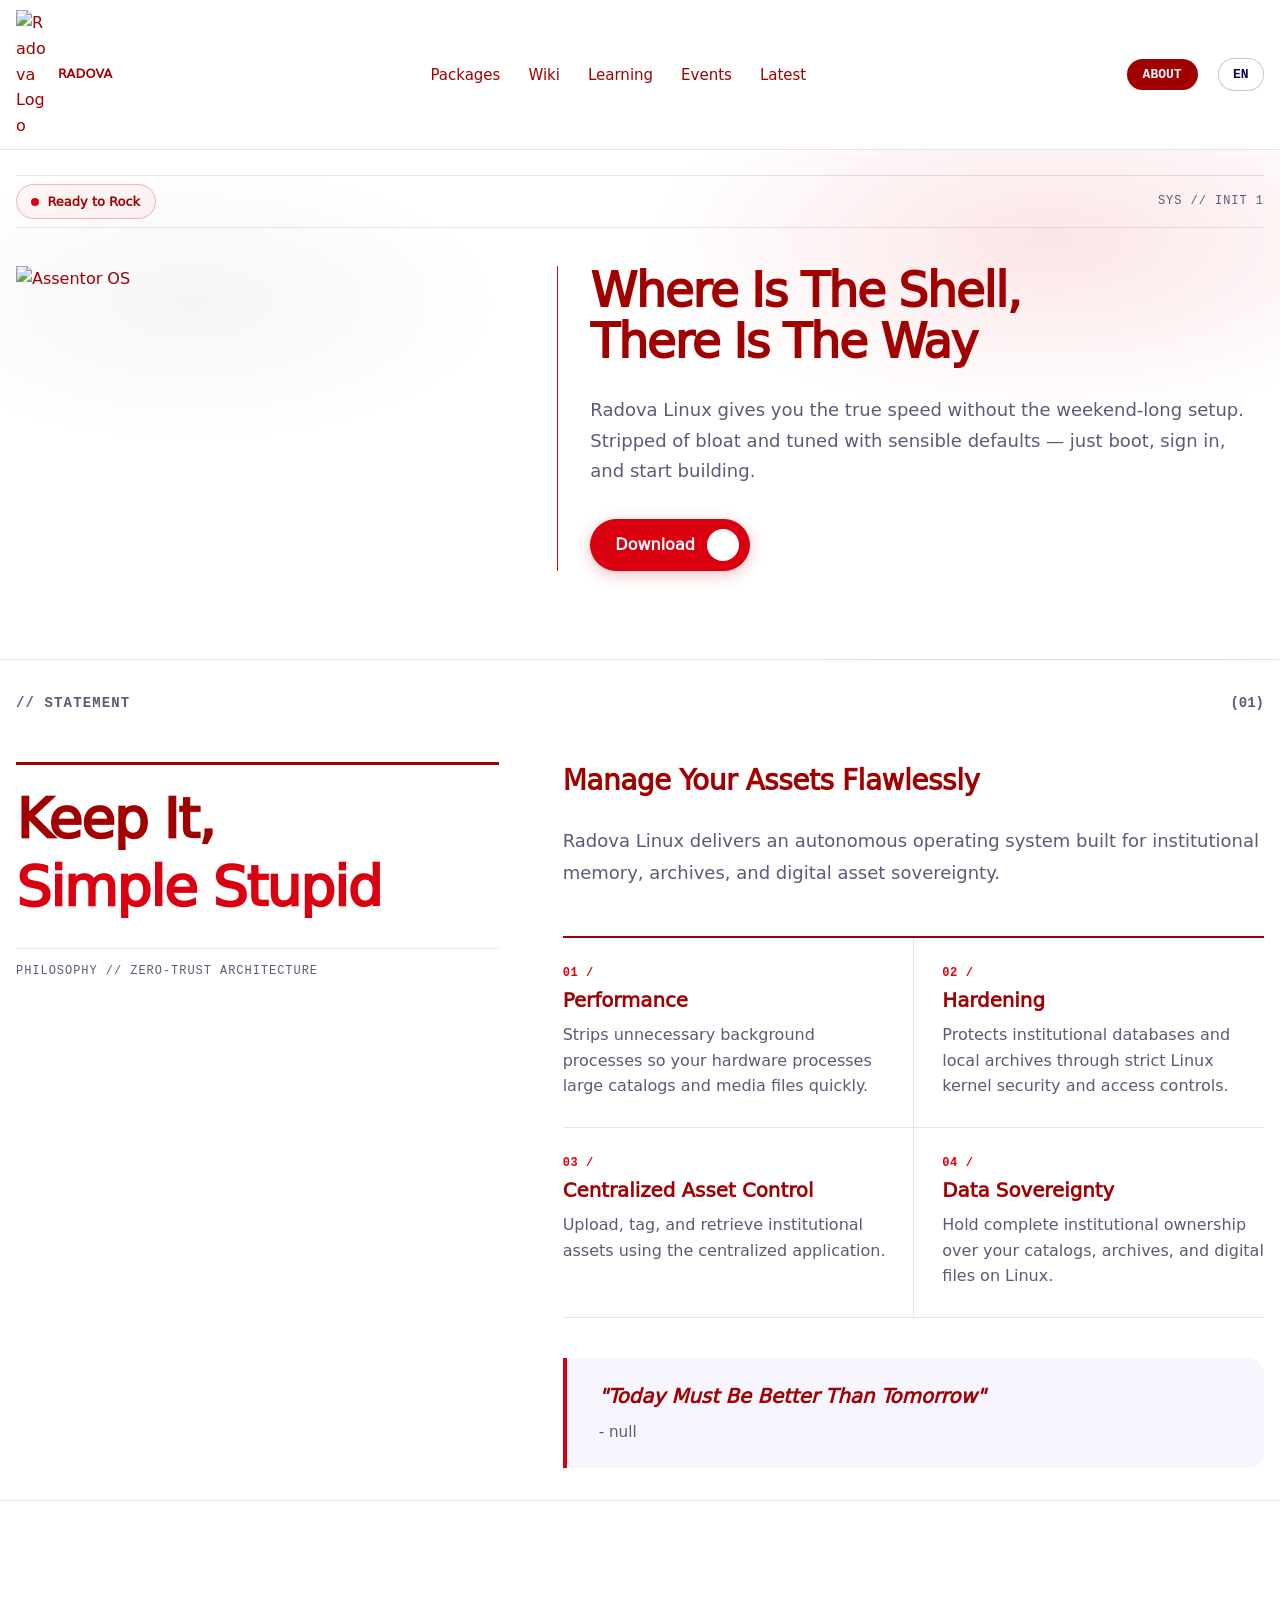
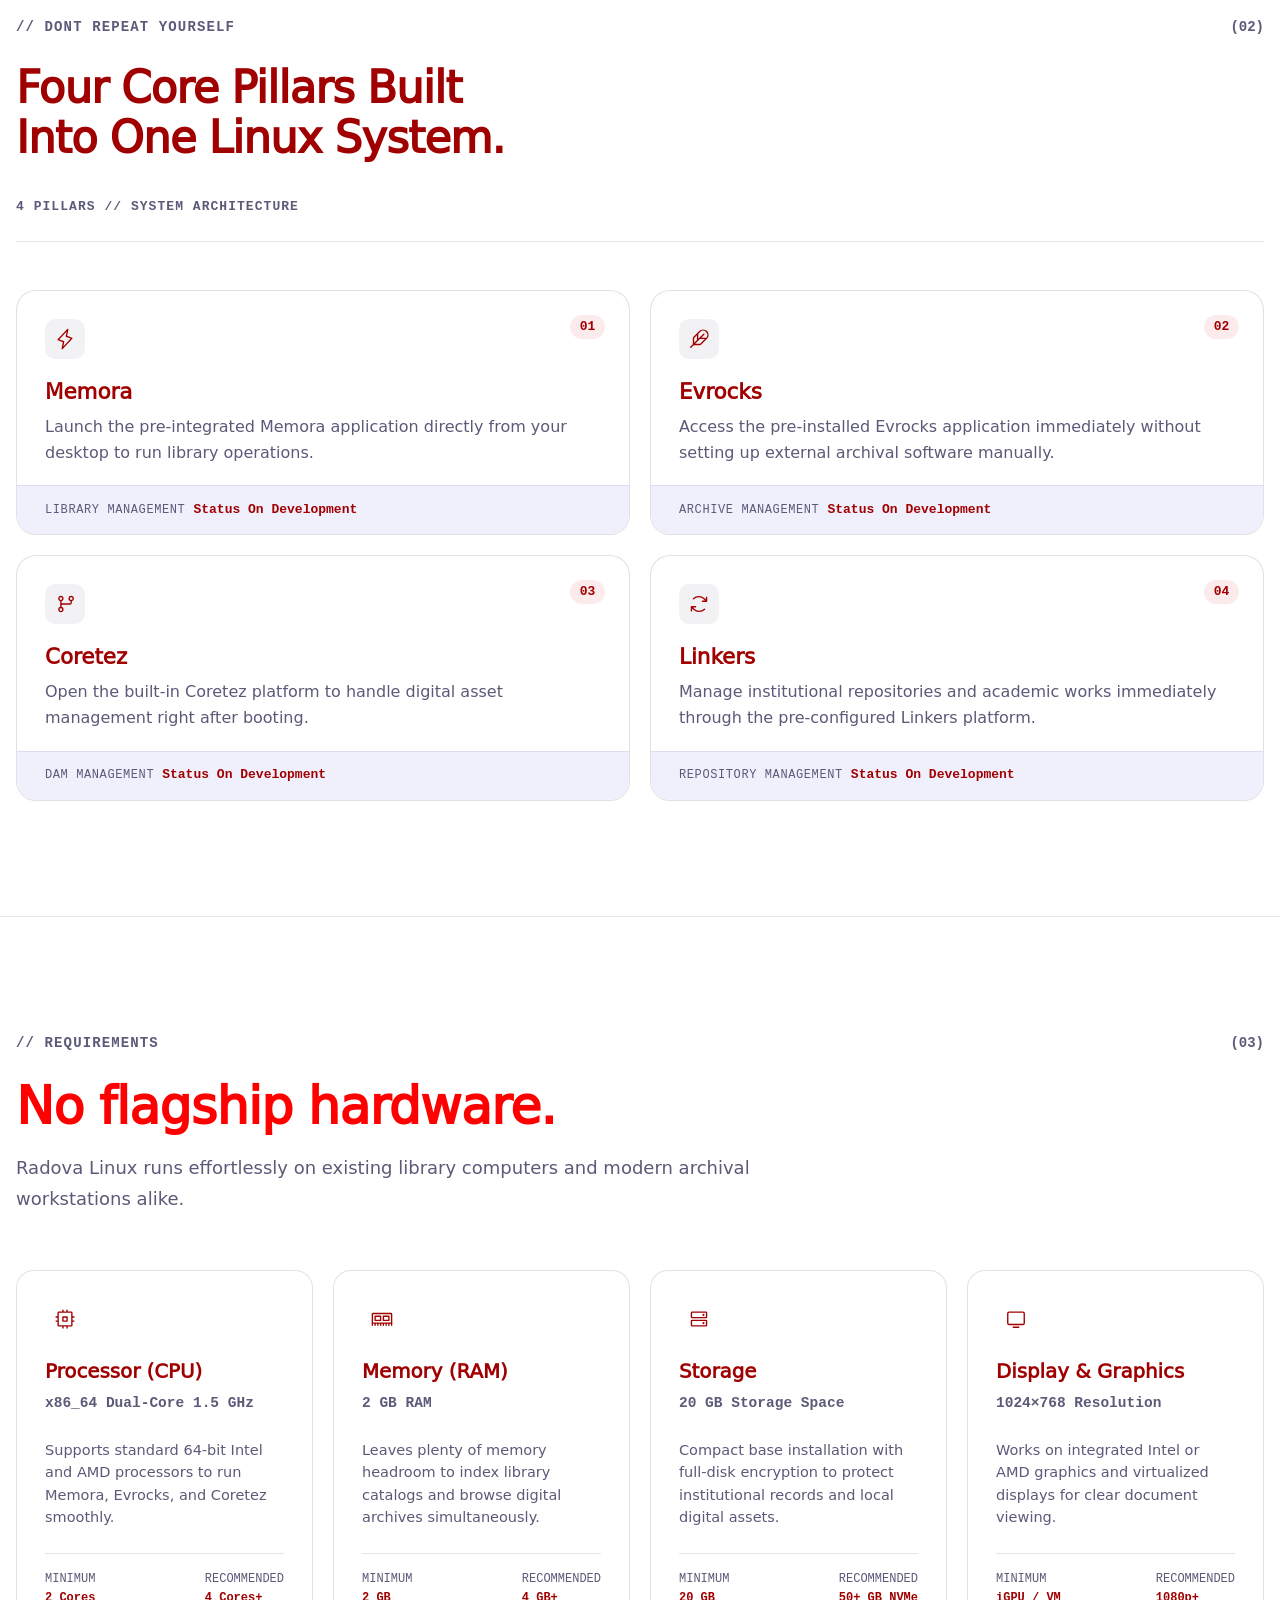
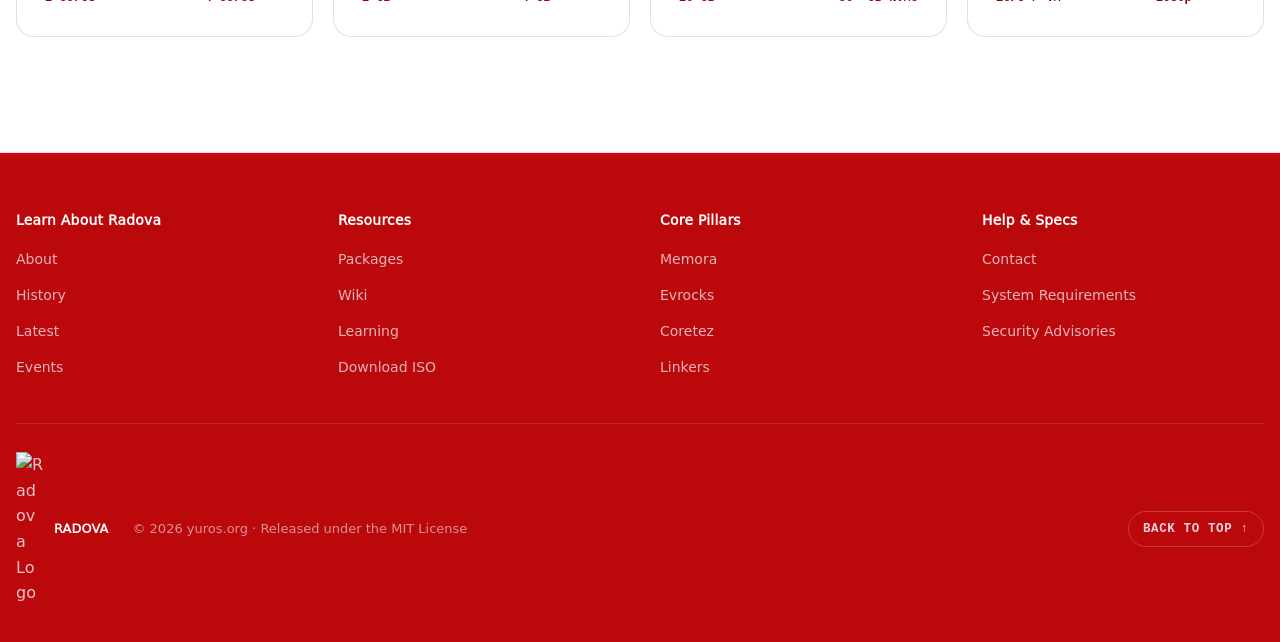
==== index.html @ 5d6f7f8e "update" ====
<!DOCTYPE html>
<html lang="en" data-theme="light">
<head>
  <meta charset="UTF-8">
  <meta name="viewport" content="width=device-width, initial-scale=1.0">
  <meta name="color-scheme" content="light">
  <title>Radova Linux — Centralized Information Management System.</title>
  <meta name="description" content="Radova Linux is a high-performance, hardened OS built for archives, libraries, museums, DAM, institutional repositories, education, healthcare, and classified data.">  <meta property="og:title" content="Radova Linux — Sovereign OS for Institutional Memory & Classified Data">
  <meta property="og:description" content="A high-performance, security-hardened Linux operating system engineered for archives, libraries, museums, DAM, institutional repositories, education, healthcare, and classified information.">
  <link rel="canonical" href="https://radova.org/">
  <link rel="preload" as="font" type="font/woff2" href="/assets/fonts/lato-latin-900.woff2" crossorigin>
  <link rel="preload" as="font" type="font/woff2" href="/assets/fonts/roboto-latin-wght.woff2" crossorigin>
  <link rel="icon" type="image/svg+xml" href="/assets/logo.png">
  <link rel="stylesheet" href="/assets/pico.min.css">
  <link rel="stylesheet" href="/assets/site.css?v=16">
  <script src="https://unpkg.com/@phosphor-icons/web" defer></script>
  <meta name="htmx-config" content='{"allowEval":false,"allowScriptTags":false,"selfRequestsOnly":true,"includeIndicatorStyles":false}'>
</head>
<body>

  <a class="skip-link" href="#main" data-i18n="skip">Skip to content</a>

<header class="site-header">
  <span class="brand-lockup">
    <img src="/assets/logo.png" alt="Radova Logo" width="32">
    <span class="brand-name">RADOVA</span>
  </span>

  <div id="primary-nav" class="header-menu">
    <nav aria-label="Primary navigation">
      <ul class="nav-list">
        <li><a target="_blank" href="https://packer.radova.org" data-i18n="nav.packages">Packages</a></li>
        <li><a target="_blank" href="https://wiki.radova.org" data-i18n="nav.wiki">Wiki</a></li>
        <li><a href="https://radova.org/learns" data-i18n="nav.learning">Learning</a></li>
        <li><a href="https://radova.org/events" data-i18n="nav.events">Events</a></li>
        <li><a href="https://radova.org/latest/" data-i18n="nav.latest">Latest</a></li>
      </ul>
    </nav>

    <nav class="navbar" aria-label="About menu">
      <ul class="nav-links">
        <li class="dropdown">
          <a id="about-menu-btn" href="#" class="btn-navy" aria-haspopup="true" aria-expanded="false" data-i18n="nav.about">About</a>
          <div class="menu-arrow" aria-hidden="true"></div>
          <div class="dropdown-content" role="menu">
            <a class="d-content-h" href="https://radova.org/about/" role="menuitem" data-i18n="nav.about">About</a>
            <a class="d-content-r" href="https://radova.org/about/history" role="menuitem" data-i18n="nav.history">History</a>
            <a class="d-content-c" href="https://radova.org/about/contact" role="menuitem" data-i18n="nav.contact">Contact</a>
            <button type="button" class="d-content-back" role="menuitem" data-i18n="nav.back">Back</button>
          </div>
        </li>
      </ul>
    </nav>
  </div>

  <button type="button" id="lang-toggle" class="btn-lang" aria-label="Switch language to Indonesian">EN</button>

  <button
    type="button"
    class="nav-toggle"
    aria-label="Buka menu navigasi"
    aria-controls="primary-nav"
    aria-expanded="false"
  >
    <span></span>
    <span></span>
    <span></span>
  </button>
</header>
  <main id="main" tabindex="-1">

    <section id="hero" class="hero" aria-labelledby="hero-title">
      <div class="hero-spec-strip" data-sys="SYS // INIT 1 ">
        <p class="hero-chip" data-i18n="hero.chip">Ready to Rock</p>
      </div>

      

      <div class="hero-split">
        <div class="hero-split-left">
          <figure>
            <img src="assets/sketsa-rumah(no_background).png" alt="Assentor OS">
          </figure>
        </div>

        <div class="hero-split-right">
          <h1 id="hero-title" data-i18n-prefix="hero.title1">Where is the shell, <br><span data-i18n="hero.title2">there is the way</span></h1>
          <p class="lead hero-lead" data-i18n="hero.lead">Radova Linux gives you the true speed without the weekend-long setup. Stripped of bloat and tuned with sensible defaults — just boot, sign in, and start building.</p>

          <p class="hero-actions">
            <a href="https://sourceforge.net/projects/memora/files/radova-linux-2026.11.06-x86_64.iso/download" class="btn btn-lg btn-primary btn-arrow" data-i18n="hero.download">Download</a>
          </p>
        </div>
      </div>
    </section>

    <section id="manifesto" data-label="statement" aria-labelledby="manifesto-title">
      <div class="manifesto-grid">
        <div class="manifesto-col-left">
          <h2 id="manifesto-title" class="manifesto-title" data-i18n-prefix="manifesto.title1">Keep it, <br><span data-i18n="manifesto.title2">simple stupid</span></h2>
        </div>

        <div class="manifesto-col-right">
          <p class="manifesto-lead" data-i18n="manifesto.lead">Manage your assets flawlessly</p>
          <p class="manifesto-deep" data-i18n="manifesto.deep">Radova Linux delivers an autonomous operating system built for institutional memory, archives, and digital asset sovereignty.</p>

          <div class="swiss-ledger">
            <article class="ledger-item" data-index="01 /">
              <h3 data-i18n="manifesto.p1.title">Performance</h3>
              <p data-i18n="manifesto.p1.desc">Strips unnecessary background processes so your hardware processes large catalogs and media files quickly.</p>
            </article>
            <article class="ledger-item" data-index="02 /">
              <h3 data-i18n="manifesto.p2.title">Hardening</h3>
              <p data-i18n="manifesto.p2.desc">Protects institutional databases and local archives through strict Linux kernel security and access controls.</p>
            </article>
            <article class="ledger-item" data-index="03 /">
              <h3 data-i18n="manifesto.p3.title">Centralized Asset Control</h3>
              <p data-i18n="manifesto.p3.desc">Upload, tag, and retrieve institutional assets using the centralized application.</p>
            </article>
            <article class="ledger-item" data-index="04 /">
              <h3 data-i18n="manifesto.p4.title">Data Sovereignty</h3>
              <p data-i18n="manifesto.p4.desc">Hold complete institutional ownership over your catalogs, archives, and digital files on Linux.</p>
            </article>
          </div>

          <blockquote class="manifesto-quote">
            <p data-i18n="manifesto.quote">"Today must be better than tomorrow"</p>
            <cite> - null</cite>
          </blockquote>
        </div>
      </div>
    </section>

    <section id="fitur" data-label="DONT REPEAT YOURSELF" aria-labelledby="fitur-title">
      <div class="fitur-head">
        <h2 id="fitur-title" data-i18n-prefix="fitur.title1">Four core Pillars built <span data-i18n="fitur.title2">into one Linux system.</span></h2>
        <p class="fitur-head-meta" data-i18n="fitur.meta">4 PILLARS // SYSTEM ARCHITECTURE</p>
      </div>

      <div class="fitur-matrix">
        <!-- KARTU B: 4 Kolom Baris 1 Kanan -->
        <article class="fitur-card spec-card-interlock card-b" data-index="02">
          <div class="card-zone-body">
            <span class="card-index-pill" aria-hidden="true">01</span>
            <span class="card-icon-wrap"><span class="icon-phosphor icon-lightning" aria-hidden="true"></span></span>
            <h3> Memora </h3>
            <p data-i18n="fitur.memora.desc">Launch the pre-integrated Memora application directly from your desktop to run library operations.</p>
          </div>
          <div class="card-dock">
            <dl class="mini-ui">
              <div class="mini-row"><dt data-i18n="fitur.memora.dt">LIBRARY MANAGEMENT</dt><dd data-i18n="fitur.dev">Status On Development</dd></div>
            </dl>
          </div>
        </article>

        <!-- KARTU C: 3 Kolom Baris 1 Kanan -->
        <article class="fitur-card spec-card-interlock card-c" data-index="03">
          <div class="card-zone-body">
            <span class="card-index-pill" aria-hidden="true">02</span>
            <span class="card-icon-wrap"><span class="icon-phosphor icon-feather" aria-hidden="true"></span></span>
            <h3> Evrocks </h3>
            <p data-i18n="fitur.evrocks.desc">Access the pre-installed Evrocks application immediately without setting up external archival software manually.</p>
          </div>
          <div class="card-dock">
            <dl class="mini-ui">
              <div class="mini-row"><dt data-i18n="fitur.evrocks.dt">ARCHIVE MANAGEMENT</dt><dd data-i18n="fitur.dev">Status On Development</dd></div>
            </dl>
          </div>
        </article>

        <!-- KARTU D: 3 Kolom Baris 2 Kanan -->
        <article class="fitur-card spec-card-interlock card-d" data-index="04">
          <div class="card-zone-body">
            <span class="card-index-pill" aria-hidden="true">03</span>
            <span class="card-icon-wrap"><span class="icon-phosphor icon-git-branch" aria-hidden="true"></span></span>
            <h3> Coretez </h3>
            <p data-i18n="fitur.coretez.desc">Open the built-in Coretez platform to handle digital asset management right after booting.</p>
          </div>
          <div class="card-dock">
            <dl class="mini-ui">
              <div class="mini-row"><dt data-i18n="fitur.coretez.dt">DAM MANAGEMENT</dt><dd data-i18n="fitur.dev">Status On Development</dd></div>
            </dl>
          </div>
        </article>

        <!-- KARTU E: 4 Kolom Baris 2 Kanan -->
        <article class="fitur-card spec-card-interlock card-e" data-index="05">
          <div class="card-zone-body">
            <span class="card-index-pill" aria-hidden="true">04</span>
            <span class="card-icon-wrap"><span class="icon-phosphor icon-arrows-clockwise" aria-hidden="true"></span></span>
            <h3> Linkers </h3>
            <p data-i18n="fitur.linkers.desc">Manage institutional repositories and academic works immediately through the pre-configured Linkers platform.</p>
          </div>
          <div class="card-dock">
            <dl class="mini-ui">
              <div class="mini-row"><dt data-i18n="fitur.linkers.dt">REPOSITORY MANAGEMENT</dt><dd data-i18n="fitur.dev">Status On Development</dd></div>
            </dl>
          </div>
        </article>
      </div>
    </section>

    <section id="spesifikasi" data-label="Requirements" aria-labelledby="spesifikasi-title">
      <h2 id="spesifikasi-title" class="section-center" data-i18n="specs.title">No flagship hardware.</h2>
      <p class="lead section-lead" data-i18n="specs.lead">Radova Linux runs effortlessly on existing library computers and modern archival workstations alike.</p>

      <div class="specs-grid">
        <article class="spec-card" data-icon="cpu">
          <h3 data-i18n="specs.cpu.title">Processor (CPU)</h3>
          <p class="spec-val"><strong data-i18n="specs.cpu.val">x86_64 Dual-Core 1.5 GHz</strong></p>
          <p data-i18n="specs.cpu.desc">Supports standard 64-bit Intel and AMD processors to run Memora, Evrocks, and Coretez smoothly.</p>
          <dl class="mini-ui">
            <div class="mini-row"><dt data-i18n="specs.min">Minimum</dt><dd data-i18n="specs.cpu.min">2 Cores</dd></div>
            <div class="mini-row"><dt data-i18n="specs.rec">Recommended</dt><dd data-i18n="specs.cpu.rec">4 Cores+</dd></div>
          </dl>
        </article>

        <article class="spec-card" data-icon="memory">
          <h3 data-i18n="specs.ram.title">Memory (RAM)</h3>
          <p class="spec-val"><strong data-i18n="specs.ram.val">2 GB RAM</strong></p>
          <p data-i18n="specs.ram.desc">Leaves plenty of memory headroom to index library catalogs and browse digital archives simultaneously.</p>
          <dl class="mini-ui">
            <div class="mini-row"><dt data-i18n="specs.min">Minimum</dt><dd>2 GB</dd></div>
            <div class="mini-row"><dt data-i18n="specs.rec">Recommended</dt><dd>4 GB+</dd></div>
          </dl>
        </article>

        <article class="spec-card" data-icon="hard-drives">
          <h3 data-i18n="specs.disk.title">Storage</h3>
          <p class="spec-val"><strong data-i18n="specs.disk.val">20 GB Storage Space</strong></p>
          <p data-i18n="specs.disk.desc">Compact base installation with full-disk encryption to protect institutional records and local digital assets.</p>
          <dl class="mini-ui">
            <div class="mini-row"><dt data-i18n="specs.min">Minimum</dt><dd>20 GB</dd></div>
            <div class="mini-row"><dt data-i18n="specs.rec">Recommended</dt><dd>50+ GB NVMe</dd></div>
          </dl>
        </article>

        <article class="spec-card" data-icon="monitor">
          <h3 data-i18n="specs.disp.title">Display & Graphics</h3>
          <p class="spec-val"><strong data-i18n="specs.disp.val">1024×768 Resolution</strong></p>
          <p data-i18n="specs.disp.desc">Works on integrated Intel or AMD graphics and virtualized displays for clear document viewing.</p>
          <dl class="mini-ui">
            <div class="mini-row"><dt data-i18n="specs.min">Minimum</dt><dd>iGPU / VM</dd></div>
            <div class="mini-row"><dt data-i18n="specs.rec">Recommended</dt><dd>1080p+</dd></div>
          </dl>
        </article>
      </div>
    </section>

  </main>

  <footer class="site-footer">
    <div class="footer-grid">
      <nav class="footer-col" aria-label="Learn About Radova">
        <h3 class="footer-heading" data-i18n="footer.col1">Learn About Radova</h3>
        <ul class="footer-links">
          <li><a href="https://radova.org/about/" hx-boost="false" data-i18n="nav.about">About</a></li>
          <li><a href="https://radova.org/about/history" hx-boost="false" data-i18n="nav.history">History</a></li>
          <li><a href="https://radova.org/latest/" hx-boost="false" data-i18n="nav.latest">Latest</a></li>
          <li><a href="https://radova.org/events" hx-boost="false" data-i18n="nav.events">Events</a></li>
        </ul>
      </nav>

      <nav class="footer-col" aria-label="Resources">
        <h3 class="footer-heading" data-i18n="footer.col2">Resources</h3>
        <ul class="footer-links">
          <li><a target="_blank" rel="noopener" href="https://packer.radova.org" data-i18n="nav.packages">Packages</a></li>
          <li><a target="_blank" rel="noopener" href="https://wiki.radova.org" data-i18n="nav.wiki">Wiki</a></li>
          <li><a href="https://radova.org/learns" hx-boost="false" data-i18n="nav.learning">Learning</a></li>
          <li><a href="https://sourceforge.net/projects/memora/files/radova-linux-2026.11.06-x86_64.iso/download" hx-boost="false" data-i18n="footer.download">Download ISO</a></li>
        </ul>
      </nav>

      <nav class="footer-col" aria-label="Core Pillars">
        <h3 class="footer-heading" data-i18n="footer.col3">Core Pillars</h3>
        <ul class="footer-links">
          <li><a href="#fitur">Memora</a></li>
          <li><a href="#fitur">Evrocks</a></li>
          <li><a href="#fitur">Coretez</a></li>
          <li><a href="#fitur">Linkers</a></li>
        </ul>
      </nav>

      <nav class="footer-col" aria-label="Help and Specs">
        <h3 class="footer-heading" data-i18n="footer.col4">Help &amp; Specs</h3>
        <ul class="footer-links">
          <li><a href="https://radova.org/about/contact" hx-boost="false" data-i18n="nav.contact">Contact</a></li>
          <li><a href="#spesifikasi" data-i18n="footer.specs">System Requirements</a></li>
          <li><a href="https://radova.org/latest/security/" hx-boost="false" data-i18n="footer.security">Security Advisories</a></li>
        </ul>
      </nav>
    </div>

    <div class="footer-bottom">
      <div class="footer-brand-bar">
        <span class="brand-lockup brand-lockup-light">
          <img src="assets/logo-white.png" alt="Radova Logo" width="28">
          <span class="brand-name">RADOVA</span>
        </span>
        <p class="footer-copy" data-i18n="footer.copy">© 2026 yuros.org · Released under the MIT License</p>
      </div>

      <a class="footer-top" href="#main" data-i18n="footer.top">Back to top ↑</a>
    </div>
  </footer>

  <script src="/assets/htmx.min.js" defer></script>
  <script src="/assets/site.js?v=6" defer></script>
  <script src="/assets/navbar.js?v=3" defer></script>
</body>
</html>
---- assets/site.css ----
@font-face {
  font-family: "Lato";
  src: url("/assets/fonts/lato-latin-700.woff2") format("woff2");
  font-weight: 700;
  font-style: normal;
  font-display: swap;
}

@font-face {
  font-family: "Lato";
  src: url("/assets/fonts/lato-latin-900.woff2") format("woff2");
  font-weight: 900;
  font-style: normal;
  font-display: swap;
}

@font-face {
  font-family: "Lato Fallback";
  src: local("system-ui"), local("-apple-system"), local("Segoe UI"), sans-serif;
  size-adjust: 99%;
}

@font-face {
  font-family: "Roboto Variable";
  src: url("/assets/fonts/roboto-latin-wght.woff2") format("woff2-variations");
  font-weight: 400 700;
  font-style: normal;
  font-display: swap;
}

@font-face {
  font-family: "Roboto Fallback";
  src: local("system-ui"), local("-apple-system"), local("Segoe UI"), sans-serif;
  size-adjust: 100%;
}

:root {
  color-scheme: light;
  --font-heading: "Lato", "Lato Fallback", system-ui, -apple-system, sans-serif;
  --font-body: "Roboto Variable", "Roboto Fallback", system-ui, -apple-system, sans-serif;
  --font-mono: ui-monospace, SFMono-Regular, Menlo, Consolas, monospace;

  --red-900: #A10000;
  --red-700: #BB080B;
  --red-600: #DB000F;
  --red-500: #FF0000;
  --blue: #0035c6;
  --lavender: #F7F6FF;
  --white: #FFFFFF;
  --muted: #5b5a78;
  --line: rgba(14, 3, 71, 0.10);
  --navy-gradient: linear-gradient(135deg, #0E0347 0%, #0E0347 55%, #0B2E8D 130%);

  --pico-font-family: var(--font-body);
  --pico-color: #0E0347;
  --pico-muted-color: #5b5a78;
  --pico-background-color: #ffffff;
  --pico-primary: #A10000;
  --pico-primary-background: #DB000F;
  --pico-primary-hover-background: #BB080B;
  --pico-primary-underline: rgba(161, 0, 0, 0.5);
  --pico-primary-inverse: #ffffff;
  --pico-secondary: #0E0347;
  --pico-secondary-background: #0E0347;
  --pico-card-background-color: #ffffff;
  --pico-card-border-color: rgba(14, 3, 71, 0.10);
  --pico-border-radius: 12px;
  --pico-form-element-focus-color: #DB000F;

  /* Pico CSS .container alignment: 100% (<576px), 510px (sm), 700px (md), 950px (lg), 1200px (xl) */
  --pad-x: 1rem;
  --pad-y: clamp(5rem, 9vw, 7.5rem);

  --ic-arrow-up-right: url("data:image/svg+xml,%3Csvg%20xmlns%3D%22http%3A%2F%2Fwww.w3.org%2F2000%2Fsvg%22%20viewBox%3D%220%200%20256%20256%22%20fill%3D%22currentColor%22%3E%3Cpath%20d%3D%22M200%2C64V168a8%2C8%2C0%2C0%2C1-16%2C0V83.31L69.66%2C197.66a8%2C8%2C0%2C0%2C1-11.32-11.32L172.69%2C72H88a8%2C8%2C0%2C0%2C1%2C0-16H192A8%2C8%2C0%2C0%2C1%2C200%2C64Z%22%2F%3E%3C%2Fsvg%3E");
  --ic-arrows-clockwise: url("data:image/svg+xml,%3Csvg%20xmlns%3D%22http%3A%2F%2Fwww.w3.org%2F2000%2Fsvg%22%20viewBox%3D%220%200%20256%20256%22%20fill%3D%22currentColor%22%3E%3Cpath%20d%3D%22M224%2C48V96a8%2C8%2C0%2C0%2C1-8%2C8H168a8%2C8%2C0%2C0%2C1%2C0-16h28.69L182.06%2C73.37a79.56%2C79.56%2C0%2C0%2C0-56.13-23.43h-.45A79.52%2C79.52%2C0%2C0%2C0%2C69.59%2C72.71%2C8%2C8%2C0%2C0%2C1%2C58.41%2C61.27a96%2C96%2C0%2C0%2C1%2C135%2C.79L208%2C76.69V48a8%2C8%2C0%2C0%2C1%2C16%2C0ZM186.41%2C183.29a80%2C80%2C0%2C0%2C1-112.47-.66L59.31%2C168H88a8%2C8%2C0%2C0%2C0%2C0-16H40a8%2C8%2C0%2C0%2C0-8%2C8v48a8%2C8%2C0%2C0%2C0%2C16%2C0V179.31l14.63%2C14.63A95.43%2C95.43%2C0%2C0%2C0%2C130%2C222.06h.53a95.36%2C95.36%2C0%2C0%2C0%2C67.07-27.33%2C8%2C8%2C0%2C0%2C0-11.18-11.44Z%22%2F%3E%3C%2Fsvg%3E");
  --ic-cpu: url("data:image/svg+xml,%3Csvg%20xmlns%3D%22http%3A%2F%2Fwww.w3.org%2F2000%2Fsvg%22%20viewBox%3D%220%200%20256%20256%22%20fill%3D%22currentColor%22%3E%3Cpath%20d%3D%22M152%2C96H104a8%2C8%2C0%2C0%2C0-8%2C8v48a8%2C8%2C0%2C0%2C0%2C8%2C8h48a8%2C8%2C0%2C0%2C0%2C8-8V104A8%2C8%2C0%2C0%2C0%2C152%2C96Zm-8%2C48H112V112h32Zm88%2C0H216V112h16a8%2C8%2C0%2C0%2C0%2C0-16H216V56a16%2C16%2C0%2C0%2C0-16-16H160V24a8%2C8%2C0%2C0%2C0-16%2C0V40H112V24a8%2C8%2C0%2C0%2C0-16%2C0V40H56A16%2C16%2C0%2C0%2C0%2C40%2C56V96H24a8%2C8%2C0%2C0%2C0%2C0%2C16H40v32H24a8%2C8%2C0%2C0%2C0%2C0%2C16H40v40a16%2C16%2C0%2C0%2C0%2C16%2C16H96v16a8%2C8%2C0%2C0%2C0%2C16%2C0V216h32v16a8%2C8%2C0%2C0%2C0%2C16%2C0V216h40a16%2C16%2C0%2C0%2C0%2C16-16V160h16a8%2C8%2C0%2C0%2C0%2C0-16Zm-32%2C56H56V56H200v95.87s0%2C.09%2C0%2C.13%2C0%2C.09%2C0%2C.13V200Z%22%2F%3E%3C%2Fsvg%3E");
  --ic-download-simple: url("data:image/svg+xml,%3Csvg%20xmlns%3D%22http%3A%2F%2Fwww.w3.org%2F2000%2Fsvg%22%20viewBox%3D%220%200%20256%20256%22%20fill%3D%22currentColor%22%3E%3Cpath%20d%3D%22M224%2C144v64a8%2C8%2C0%2C0%2C1-8%2C8H40a8%2C8%2C0%2C0%2C1-8-8V144a8%2C8%2C0%2C0%2C1%2C16%2C0v56H208V144a8%2C8%2C0%2C0%2C1%2C16%2C0Zm-101.66%2C5.66a8%2C8%2C0%2C0%2C0%2C11.32%2C0l40-40a8%2C8%2C0%2C0%2C0-11.32-11.32L136%2C124.69V32a8%2C8%2C0%2C0%2C0-16%2C0v92.69L93.66%2C98.34a8%2C8%2C0%2C0%2C0-11.32%2C11.32Z%22%2F%3E%3C%2Fsvg%3E");
  --ic-feather: url("data:image/svg+xml,%3Csvg%20xmlns%3D%22http%3A%2F%2Fwww.w3.org%2F2000%2Fsvg%22%20viewBox%3D%220%200%20256%20256%22%20fill%3D%22currentColor%22%3E%3Cpath%20d%3D%22M221.28%2C34.75a64%2C64%2C0%2C0%2C0-90.49%2C0L60.69%2C104A15.9%2C15.9%2C0%2C0%2C0%2C56%2C115.31v73.38L26.34%2C218.34a8%2C8%2C0%2C0%2C0%2C11.32%2C11.32L67.32%2C200H140.7A15.92%2C15.92%2C0%2C0%2C0%2C152%2C195.32l0%2C0%2C69.23-70A64%2C64%2C0%2C0%2C0%2C221.28%2C34.75ZM142.07%2C46.06A48%2C48%2C0%2C0%2C1%2C211.79%2C112H155.33l34.35-34.34a8%2C8%2C0%2C0%2C0-11.32-11.32L120%2C124.69V67.87ZM72%2C115.35l32-31.67v57l-32%2C32ZM140.7%2C184H83.32l56-56h56.74Z%22%2F%3E%3C%2Fsvg%3E");
  --ic-git-branch: url("data:image/svg+xml,%3Csvg%20xmlns%3D%22http%3A%2F%2Fwww.w3.org%2F2000%2Fsvg%22%20viewBox%3D%220%200%20256%20256%22%20fill%3D%22currentColor%22%3E%3Cpath%20d%3D%22M232%2C64a32%2C32%2C0%2C1%2C0-40%2C31v17a8%2C8%2C0%2C0%2C1-8%2C8H96a23.84%2C23.84%2C0%2C0%2C0-8%2C1.38V95a32%2C32%2C0%2C1%2C0-16%2C0v66a32%2C32%2C0%2C1%2C0%2C16%2C0V144a8%2C8%2C0%2C0%2C1%2C8-8h88a24%2C24%2C0%2C0%2C0%2C24-24V95A32.06%2C32.06%2C0%2C0%2C0%2C232%2C64ZM64%2C64A16%2C16%2C0%2C1%2C1%2C80%2C80%2C16%2C16%2C0%2C0%2C1%2C64%2C64ZM96%2C192a16%2C16%2C0%2C1%2C1-16-16A16%2C16%2C0%2C0%2C1%2C96%2C192ZM200%2C80a16%2C16%2C0%2C1%2C1%2C16-16A16%2C16%2C0%2C0%2C1%2C200%2C80Z%22%2F%3E%3C%2Fsvg%3E");
  --ic-hard-drives: url("data:image/svg+xml,%3Csvg%20xmlns%3D%22http%3A%2F%2Fwww.w3.org%2F2000%2Fsvg%22%20viewBox%3D%220%200%20256%20256%22%20fill%3D%22currentColor%22%3E%3Cpath%20d%3D%22M208%2C136H48a16%2C16%2C0%2C0%2C0-16%2C16v48a16%2C16%2C0%2C0%2C0%2C16%2C16H208a16%2C16%2C0%2C0%2C0%2C16-16V152A16%2C16%2C0%2C0%2C0%2C208%2C136Zm0%2C64H48V152H208v48Zm0-160H48A16%2C16%2C0%2C0%2C0%2C32%2C56v48a16%2C16%2C0%2C0%2C0%2C16%2C16H208a16%2C16%2C0%2C0%2C0%2C16-16V56A16%2C16%2C0%2C0%2C0%2C208%2C40Zm0%2C64H48V56H208v48ZM192%2C80a12%2C12%2C0%2C1%2C1-12-12A12%2C12%2C0%2C0%2C1%2C192%2C80Zm0%2C96a12%2C12%2C0%2C1%2C1-12-12A12%2C12%2C0%2C0%2C1%2C192%2C176Z%22%2F%3E%3C%2Fsvg%3E");
  --ic-lightning: url("data:image/svg+xml,%3Csvg%20xmlns%3D%22http%3A%2F%2Fwww.w3.org%2F2000%2Fsvg%22%20viewBox%3D%220%200%20256%20256%22%20fill%3D%22currentColor%22%3E%3Cpath%20d%3D%22M215.79%2C118.17a8%2C8%2C0%2C0%2C0-5-5.66L153.18%2C90.9l14.66-73.33a8%2C8%2C0%2C0%2C0-13.69-7l-112%2C120a8%2C8%2C0%2C0%2C0%2C3%2C13l57.63%2C21.61L88.16%2C238.43a8%2C8%2C0%2C0%2C0%2C13.69%2C7l112-120A8%2C8%2C0%2C0%2C0%2C215.79%2C118.17ZM109.37%2C214l10.47-52.38a8%2C8%2C0%2C0%2C0-5-9.06L62%2C132.71l84.62-90.66L136.16%2C94.43a8%2C8%2C0%2C0%2C0%2C5%2C9.06l52.8%2C19.8Z%22%2F%3E%3C%2Fsvg%3E");
  --ic-memory: url("data:image/svg+xml,%3Csvg%20xmlns%3D%22http%3A%2F%2Fwww.w3.org%2F2000%2Fsvg%22%20viewBox%3D%220%200%20256%20256%22%20fill%3D%22currentColor%22%3E%3Cpath%20d%3D%22M232%2C56H24A16%2C16%2C0%2C0%2C0%2C8%2C72V200a8%2C8%2C0%2C0%2C0%2C16%2C0V184H40v16a8%2C8%2C0%2C0%2C0%2C16%2C0V184H72v16a8%2C8%2C0%2C0%2C0%2C16%2C0V184h16v16a8%2C8%2C0%2C0%2C0%2C16%2C0V184h16v16a8%2C8%2C0%2C0%2C0%2C16%2C0V184h16v16a8%2C8%2C0%2C0%2C0%2C16%2C0V184h16v16a8%2C8%2C0%2C0%2C0%2C16%2C0V184h16v16a8%2C8%2C0%2C0%2C0%2C16%2C0V72A16%2C16%2C0%2C0%2C0%2C232%2C56ZM24%2C72H232v96H24Zm88%2C80a8%2C8%2C0%2C0%2C0%2C8-8V96a8%2C8%2C0%2C0%2C0-8-8H48a8%2C8%2C0%2C0%2C0-8%2C8v48a8%2C8%2C0%2C0%2C0%2C8%2C8ZM56%2C104h48v32H56Zm88%2C48h64a8%2C8%2C0%2C0%2C0%2C8-8V96a8%2C8%2C0%2C0%2C0-8-8H144a8%2C8%2C0%2C0%2C0-8%2C8v48A8%2C8%2C0%2C0%2C0%2C144%2C152Zm8-48h48v32H152Z%22%2F%3E%3C%2Fsvg%3E");
  --ic-monitor: url("data:image/svg+xml,%3Csvg%20xmlns%3D%22http%3A%2F%2Fwww.w3.org%2F2000%2Fsvg%22%20viewBox%3D%220%200%20256%20256%22%20fill%3D%22currentColor%22%3E%3Cpath%20d%3D%22M208%2C40H48A24%2C24%2C0%2C0%2C0%2C24%2C64V176a24%2C24%2C0%2C0%2C0%2C24%2C24H208a24%2C24%2C0%2C0%2C0%2C24-24V64A24%2C24%2C0%2C0%2C0%2C208%2C40Zm8%2C136a8%2C8%2C0%2C0%2C1-8%2C8H48a8%2C8%2C0%2C0%2C1-8-8V64a8%2C8%2C0%2C0%2C1%2C8-8H208a8%2C8%2C0%2C0%2C1%2C8%2C8Zm-48%2C48a8%2C8%2C0%2C0%2C1-8%2C8H96a8%2C8%2C0%2C0%2C1%2C0-16h64A8%2C8%2C0%2C0%2C1%2C168%2C224Z%22%2F%3E%3C%2Fsvg%3E");
  --ic-shield-check: url("data:image/svg+xml,%3Csvg%20xmlns%3D%22http%3A%2F%2Fwww.w3.org%2F2000%2Fsvg%22%20viewBox%3D%220%200%20256%20256%22%20fill%3D%22currentColor%22%3E%3Cpath%20d%3D%22M208%2C40H48A16%2C16%2C0%2C0%2C0%2C32%2C56v56c0%2C52.72%2C25.52%2C84.67%2C46.93%2C102.19%2C23.06%2C18.86%2C46%2C25.26%2C47%2C25.53a8%2C8%2C0%2C0%2C0%2C4.2%2C0c1-.27%2C23.91-6.67%2C47-25.53C198.48%2C196.67%2C224%2C164.72%2C224%2C112V56A16%2C16%2C0%2C0%2C0%2C208%2C40Zm0%2C72c0%2C37.07-13.66%2C67.16-40.6%2C89.42A129.3%2C129.3%2C0%2C0%2C1%2C128%2C223.62a128.25%2C128.25%2C0%2C0%2C1-38.92-21.81C61.82%2C179.51%2C48%2C149.3%2C48%2C112l0-56%2C160%2C0ZM82.34%2C141.66a8%2C8%2C0%2C0%2C1%2C11.32-11.32L112%2C148.69l50.34-50.35a8%2C8%2C0%2C0%2C1%2C11.32%2C11.32l-56%2C56a8%2C8%2C0%2C0%2C1-11.32%2C0Z%22%2F%3E%3C%2Fsvg%3E");
  --ic-stack: url("data:image/svg+xml,%3Csvg%20xmlns%3D%22http%3A%2F%2Fwww.w3.org%2F2000%2Fsvg%22%20viewBox%3D%220%200%20256%20256%22%20fill%3D%22currentColor%22%3E%3Cpath%20d%3D%22M230.91%2C172A8%2C8%2C0%2C0%2C1%2C228%2C182.91l-96%2C56a8%2C8%2C0%2C0%2C1-8.06%2C0l-96-56A8%2C8%2C0%2C0%2C1%2C36%2C169.09l92%2C53.65%2C92-53.65A8%2C8%2C0%2C0%2C1%2C230.91%2C172ZM220%2C121.09l-92%2C53.65L36%2C121.09A8%2C8%2C0%2C0%2C0%2C28%2C134.91l96%2C56a8%2C8%2C0%2C0%2C0%2C8.06%2C0l96-56A8%2C8%2C0%2C1%2C0%2C220%2C121.09ZM24%2C80a8%2C8%2C0%2C0%2C1%2C4-6.91l96-56a8%2C8%2C0%2C0%2C1%2C8.06%2C0l96%2C56a8%2C8%2C0%2C0%2C1%2C0%2C13.82l-96%2C56a8%2C8%2C0%2C0%2C1-8.06%2C0l-96-56A8%2C8%2C0%2C0%2C1%2C24%2C80Zm23.88%2C0L128%2C126.74%2C208.12%2C80%2C128%2C33.26Z%22%2F%3E%3C%2Fsvg%3E");
  --ic-terminal-window: url("data:image/svg+xml,%3Csvg%20xmlns%3D%22http%3A%2F%2Fwww.w3.org%2F2000%2Fsvg%22%20viewBox%3D%220%200%20256%20256%22%20fill%3D%22currentColor%22%3E%3Cpath%20d%3D%22M128%2C128a8%2C8%2C0%2C0%2C1-3%2C6.25l-40%2C32a8%2C8%2C0%2C1%2C1-10-12.5L107.19%2C128%2C75%2C102.25a8%2C8%2C0%2C1%2C1%2C10-12.5l40%2C32A8%2C8%2C0%2C0%2C1%2C128%2C128Zm48%2C24H136a8%2C8%2C0%2C0%2C0%2C0%2C16h40a8%2C8%2C0%2C0%2C0%2C0-16Zm56-96V200a16%2C16%2C0%2C0%2C1-16%2C16H40a16%2C16%2C0%2C0%2C1-16-16V56A16%2C16%2C0%2C0%2C1%2C40%2C40H216A16%2C16%2C0%2C0%2C1%2C232%2C56ZM216%2C200V56H40V200H216Z%22%2F%3E%3C%2Fsvg%3E");
  --ic-arrow-red: url("data:image/svg+xml,%3Csvg%20fill%3D%22%23DB000F%22%20xmlns%3D%22http%3A%2F%2Fwww.w3.org%2F2000%2Fsvg%22%20viewBox%3D%220%200%20256%20256%22%20fill%3D%22currentColor%22%3E%3Cpath%20d%3D%22M200%2C64V168a8%2C8%2C0%2C0%2C1-16%2C0V83.31L69.66%2C197.66a8%2C8%2C0%2C0%2C1-11.32-11.32L172.69%2C72H88a8%2C8%2C0%2C0%2C1%2C0-16H192A8%2C8%2C0%2C0%2C1%2C200%2C64Z%22%2F%3E%3C%2Fsvg%3E");
  --ic-download-red: url("data:image/svg+xml,%3Csvg%20fill%3D%22%23DB000F%22%20xmlns%3D%22http%3A%2F%2Fwww.w3.org%2F2000%2Fsvg%22%20viewBox%3D%220%200%20256%20256%22%20fill%3D%22currentColor%22%3E%3Cpath%20d%3D%22M224%2C144v64a8%2C8%2C0%2C0%2C1-8%2C8H40a8%2C8%2C0%2C0%2C1-8-8V144a8%2C8%2C0%2C0%2C1%2C16%2C0v56H208V144a8%2C8%2C0%2C0%2C1%2C16%2C0Zm-101.66%2C5.66a8%2C8%2C0%2C0%2C0%2C11.32%2C0l40-40a8%2C8%2C0%2C0%2C0-11.32-11.32L136%2C124.69V32a8%2C8%2C0%2C0%2C0-16%2C0v92.69L93.66%2C98.34a8%2C8%2C0%2C0%2C0-11.32%2C11.32Z%22%2F%3E%3C%2Fsvg%3E");
  --ic-arrow-white: url("data:image/svg+xml,%3Csvg%20fill%3D%22%23FFFFFF%22%20xmlns%3D%22http%3A%2F%2Fwww.w3.org%2F2000%2Fsvg%22%20viewBox%3D%220%200%20256%20256%22%20fill%3D%22currentColor%22%3E%3Cpath%20d%3D%22M200%2C64V168a8%2C8%2C0%2C0%2C1-16%2C0V83.31L69.66%2C197.66a8%2C8%2C0%2C0%2C1-11.32-11.32L172.69%2C72H88a8%2C8%2C0%2C0%2C1%2C0-16H192A8%2C8%2C0%2C0%2C1%2C200%2C64Z%22%2F%3E%3C%2Fsvg%3E");
  --ic-stack-white: url("data:image/svg+xml,%3Csvg%20fill%3D%22%23FFFFFF%22%20xmlns%3D%22http%3A%2F%2Fwww.w3.org%2F2000%2Fsvg%22%20viewBox%3D%220%200%20256%20256%22%20fill%3D%22currentColor%22%3E%3Cpath%20d%3D%22M230.91%2C172A8%2C8%2C0%2C0%2C1%2C228%2C182.91l-96%2C56a8%2C8%2C0%2C0%2C1-8.06%2C0l-96-56A8%2C8%2C0%2C0%2C1%2C36%2C169.09l92%2C53.65%2C92-53.65A8%2C8%2C0%2C0%2C1%2C230.91%2C172ZM220%2C121.09l-92%2C53.65L36%2C121.09A8%2C8%2C0%2C0%2C0%2C28%2C134.91l96%2C56a8%2C8%2C0%2C0%2C0%2C8.06%2C0l96-56A8%2C8%2C0%2C1%2C0%2C220%2C121.09ZM24%2C80a8%2C8%2C0%2C0%2C1%2C4-6.91l96-56a8%2C8%2C0%2C0%2C1%2C8.06%2C0l96%2C56a8%2C8%2C0%2C0%2C1%2C0%2C13.82l-96%2C56a8%2C8%2C0%2C0%2C1-8.06%2C0l-96-56A8%2C8%2C0%2C0%2C1%2C24%2C80Zm23.88%2C0L128%2C126.74%2C208.12%2C80%2C128%2C33.26Z%22%2F%3E%3C%2Fsvg%3E");
}

*, *::before, *::after {
  box-sizing: border-box;
}

html {
  max-width: 100%;
  overflow-x: clip;
  background-color: var(--white);
  color-scheme: light;
  scroll-behavior: smooth;
}

body {
  max-width: 100%;
  overflow-x: clip;
  margin: 0;
  padding: 0;
  background-color: var(--white);
  color: var(--red-900);
  font-family: var(--font-body);
  font-size: 16px;
  line-height: 1.6;
  -webkit-font-smoothing: antialiased;
}

body > main,
main {
  margin: 0;
  padding: 0;
  counter-reset: section-counter;
}

ul, ol, dl, li, dt, dd, figure, pre, blockquote {
  margin: 0;
  padding: 0;
  list-style: none;
}

li::marker {
  content: none;
}

p, h1, h2, h3, h4, dt, dd, td, th, code, a, span, div, article {
  min-width: 0;
  overflow-wrap: anywhere;
}

h1, h2, h3, h4, h5, h6 {
  font-family: var(--font-heading);
  color: var(--red-900);
  margin: 0 0 1rem;
  text-wrap: balance;
}

h1 {
  font-size: clamp(2.25rem, 5vw, 56px);
  font-weight: 900;
  line-height: 1.1;
  letter-spacing: -0.02em;
}

h2 {
  font-size: clamp(2rem, 4vw, 48px);
  font-weight: 900;
  line-height: 1.15;
  letter-spacing: -0.015em;
}

h3 {
  font-size: clamp(1.25rem, 2.2vw, 24px);
  font-weight: 700;
  line-height: 1.25;
}

h1 span, h2 span {
  color: var(--red-900);
}

p {
  font-family: var(--font-body);
  font-size: 16px;
  line-height: 1.65;
  color: var(--muted);
  margin: 0 0 1rem;
}

.lead {
  font-size: clamp(1.125rem, 1.8vw, 20px);
  line-height: 1.6;
  color: var(--muted);
}

.eyebrow {
  font-family: var(--font-body);
  font-size: 14px;
  font-weight: 700;
  text-transform: uppercase;
  letter-spacing: 0.08em;
  color: var(--red-900);
  margin: 0 0 0.65rem;
}

pre, code, .mini-ui, .arch-dl, .workspace-telemetry {
  font-family: var(--font-mono);
}

pre {
  overflow-x: auto;
  max-width: 100%;
  background: transparent;
  border: 0;
}

code {
  background: transparent;
  padding: 0;
  color: inherit;
  font-size: 13.5px;
}

a {
  color: var(--red-900);
  text-decoration: underline;
  text-underline-offset: 0.2em;
  transition: color 200ms cubic-bezier(.2,.7,.2,1);
}

a:hover {
  color: var(--red-700);
}

:focus-visible {
  outline: 2px solid var(--red-600);
  outline-offset: 3px;
}

.skip-link {
  position: absolute;
  top: -4rem;
  left: 1rem;
  z-index: 100;
  padding: 0.5rem 1rem;
  background: var(--red-900);
  color: var(--white);
  border-radius: 999px;
  font-weight: 600;
  text-decoration: none;
}

.skip-link:focus {
  top: 0.75rem;
}

.site-header,
main > section,
.site-footer {
  width: 100%;
  padding-inline: var(--pad-x);
}

main > section {
  position: relative;
  padding-block: var(--pad-y);
  scroll-margin-top: 5rem;
}

section[data-label] {
  counter-increment: section-counter;
}

section[data-label]::before {
  content: "// " attr(data-label);
  display: block;
  font-family: var(--font-mono);
  font-size: 14px;
  font-weight: 600;
  text-transform: uppercase;
  letter-spacing: 0.08em;
  color: var(--muted);
  margin-bottom: 1.5rem;
  grid-column: 1 / -1;
}

section[data-label]::after {
  content: "(" counter(section-counter, decimal-leading-zero) ")";
  position: absolute;
  top: var(--section-py, var(--pad-y));
  right: var(--pad-x);
  font-family: var(--font-mono);
  font-size: 14px;
  font-weight: 600;
  color: var(--muted);
  pointer-events: none;
}

/* Section 1: Header */
body > header.site-header,
.site-header {
  position: sticky;
  top: 0;
  z-index: 100;
  width: 100%;
  min-height: 48px;
  padding-block: 0.65rem;
  display: flex;
  align-items: center;
  justify-content: space-between;
  gap: 1.25rem;
  background: rgba(255, 255, 255, 0.82);
  -webkit-backdrop-filter: blur(16px) saturate(180%);
  backdrop-filter: blur(16px) saturate(180%);
  border-bottom: 1px solid var(--line);
}

@supports not (backdrop-filter: blur(1px)) {
  .site-header {
    background: var(--white);
  }
}

.brand-lockup {
  display: inline-flex;
  align-items: center;
  gap: 0.625rem;
  text-decoration: none;
}

.brand-mark {
  flex-shrink: 0;
  width: 28px;
  height: 28px;
}

.brand-name {
  font-family: var(--font-heading);
  font-weight: 900;
  font-size: 0.8rem;
  letter-spacing: 0.02em;
  text-transform: uppercase;
  color: var(--red-900);
}

.brand-lockup-light .brand-name {
  color: var(--white);
}

.nav-list {
  display: flex;
  align-items: center;
  gap: 1.75rem;
  flex-wrap: wrap;
}

.nav-list a {
  font-family: var(--font-body);
  font-size: 15px;
  font-weight: 500;
  color: var(--red-900);
  text-decoration: none;
  transition: color 200ms cubic-bezier(.2,.7,.2,1);
}

.nav-list a:hover {
  color: var(--red-600);
}

.header-cta {
  display: inline-flex;
  align-items: center;
  gap: 0.65rem;
}

/* Header Navbar & Dropdown Menu (matching abouts/contact) */
.navbar {
  margin-left: auto;
}

.nav-links {
  list-style: none;
  margin: 0;
  padding: 0;
  display: flex;
}

.nav-links li {
  list-style: none;
  margin: 0;
  padding: 0;
}

.dropdown {
  position: relative;
  display: inline-block;
}

nav.navbar li :where(a, [role="link"]) {
  margin: 0;
}

.dropdown-content {
  position: absolute;
  top: calc(100% + 18px);
  right: 0;
  left: auto;
  transform: translateY(-6px);
  background: var(--white);
  min-width: 250px;
  max-width: calc(100vw - 32px);
  border-radius: 16px;
  box-shadow: 0 16px 15px rgba(0, 0, 0, 0.08);
  z-index: 999;
  opacity: 0;
  visibility: hidden;
  transition: opacity 0.25s ease, transform 0.25s ease, visibility 0.25s ease;
  border: 1px solid #A3A3A3;
  overflow: hidden;
}

.dropdown-content.active,
.btn-navy.active ~ .dropdown-content,
.dropdown:hover .dropdown-content,
.dropdown:focus-within .dropdown-content {
  opacity: 1;
  visibility: visible;
  transform: translateY(0);
}

.dropdown-content a,
.dropdown-content button.d-content-back {
  display: flex;
  justify-content: space-between;
  align-items: center;
  gap: 1rem;
  width: 100%;
  margin: 0;
  padding: 1.2rem 1.5rem;
  background: transparent;
  color: #A3A3A3;
  font-family: var(--font-heading);
  font-weight: 700;
  font-size: 13px;
  text-transform: uppercase;
  letter-spacing: 1px;
  text-decoration: none;
  text-align: left;
  border: none;
  border-bottom: 1px solid #F0F0F0;
  border-radius: 0;
  cursor: pointer;
  transition: all 0.2s ease;
  white-space: nowrap;
}

.dropdown-content :last-child {
  border-bottom: none;
}

.dropdown-content a:hover,
.dropdown-content a:focus,
.dropdown-content button.d-content-back:hover,
.dropdown-content button.d-content-back:focus {
  background-color: #db000f;
  color: var(--white);
  border-color: #DB000F;
}

.dropdown-content button.d-content-back {
  color: var(--red-900);
}

.dropdown-content button.d-content-back:hover,
.dropdown-content button.d-content-back:focus {
  border-radius: 0 0 16px 16px;
}

.dropdown-content a i.ph {
  font-size: 20px;
  opacity: 0.7;
  flex-shrink: 0;
  transition: opacity 0.2s ease;
}

.dropdown-content a:hover i.ph,
.dropdown-content a:focus i.ph {
  opacity: 1;
  color: var(--white);
}

.d-content-h:hover {
  border-radius: 16px 16px 0 0;
}

.d-content-r:hover {
  border-radius: 0;
}

.d-content-c:hover {
  border-radius: 0 0 16px 16px;
}

.menu-arrow {
  position: absolute;
  top: 100%;
  right: 20px;
  left: auto;
  transform: none;
  width: 0;
  height: 0;
  border-left: 10px solid transparent;
  border-right: 10px solid transparent;
  border-bottom: 10px solid #A3A3A3;
  z-index: 1000;
  display: none;
  margin-top: 8px;
}

.btn-navy.active + .menu-arrow,
.dropdown:hover .menu-arrow,
.dropdown:focus-within .menu-arrow {
  display: block;
}

/* Buttons (Override v7.2 Poin 2) */
a.btn, button.btn, .copy-btn {
  text-decoration: none;
  cursor: pointer;
  user-select: none;
}

.btn {
  display: inline-flex;
  align-items: center;
  justify-content: center;
  height: 48px;
  padding-inline: 1.5rem;
  border-radius: 9999px;
  font-family: var(--font-body);
  font-size: 16px;
  font-weight: 500;
  line-height: 1;
  white-space: nowrap;
  border: 1.5px solid transparent;
  transition: transform 200ms cubic-bezier(.2,.7,.2,1), background-color 200ms cubic-bezier(.2,.7,.2,1), border-color 200ms cubic-bezier(.2,.7,.2,1), color 200ms cubic-bezier(.2,.7,.2,1), box-shadow 200ms cubic-bezier(.2,.7,.2,1);
}

.btn:active {
  transform: scale(0.98);
}

.btn-sm {
  height: 38px;
  padding-inline: 1.15rem;
  font-size: 14px;
  font-weight: 600;
}

.btn-lg {
  height: 52px;
  padding-inline: 1.5rem;
  font-size: 16px;
  font-weight: 600;
}

.btn-navy {
  background-color: var(--red-900);
  border: none;
  color: #f7f6ff;
  font-family: var(--font-mono);
  font-weight: 700;
  font-size: 13px;
  text-transform: uppercase;
  padding: 0.5rem 1rem;
  cursor: pointer;
  border-radius: 16px;
  transition: all 0.2s ease;
  display: inline-block;
  text-decoration: none;
  line-height: normal;
}

.btn-navy:hover {
  background-color: rgba(14, 3, 71, 0.05);
  color: var(--red-900);
}

.btn-navy.active {
  background-color: var(--red-900);
  color: var(--white);
}

.btn-primary {
  background-color: var(--red-600);
  border-color: var(--red-600);
  color: var(--white);
  box-shadow: 0 4px 16px rgba(219, 0, 15, 0.24);
}

.btn-primary:hover {
  background-color: var(--red-700);
  border-color: var(--red-700);
  color: var(--white);
}

.btn-primary:active {
  background-color: var(--red-900);
  border-color: var(--red-900);
}

.btn-outline {
  background-color: transparent;
  border-color: var(--red-900);
  color: var(--red-900);
}

.btn-outline:hover {
  background-color: rgba(219, 0, 15, 0.08);
  color: var(--red-900);
}

.btn-white {
  background-color: var(--white);
  border-color: var(--white);
  color: var(--red-900);
  box-shadow: 0 8px 24px rgba(14, 3, 71, 0.18);
}

.btn-white:hover {
  background-color: var(--lavender);
  border-color: var(--lavender);
  color: var(--red-900);
}

.btn-arrow,
.btn-arrow-red {
  padding-inline: 1.5rem 0.625rem;
  gap: 0.75rem;
}

.btn-arrow::after,
.btn-arrow-red::after {
  content: "";
  display: inline-block;
  width: 32px;
  height: 32px;
  border-radius: 50%;
  flex-shrink: 0;
  transition: transform 200ms cubic-bezier(.2,.7,.2,1);
}

.btn-arrow::after {
  background: var(--white) var(--ic-arrow-red) center / 18px 18px no-repeat;
}

.btn-arrow-red::after {
  background: var(--red-600) var(--ic-arrow-white) center / 18px 18px no-repeat;
}

/* Satu-satunya Tombol Unduh File ISO (#unduh) - Island Button Architecture */
.btn-iso-full {
  display: inline-flex;
  align-items: center;
  justify-content: space-between;
  gap: 1.5rem;
  min-height: 60px;
  padding: 0.45rem 0.55rem 0.45rem 2rem;
  border-radius: 9999px;
  background: linear-gradient(135deg, var(--red-600) 0%, var(--red-700) 100%);
  color: var(--white);
  font-family: var(--font-body);
  font-size: 16.5px;
  font-weight: 700;
  letter-spacing: 0.01em;
  border: 1px solid rgba(255, 255, 255, 0.25);
  box-shadow:
    0 1px 2px rgba(161, 0, 0, 0.2),
    0 8px 24px -4px rgba(219, 0, 15, 0.35);
  transition:
    transform 350ms cubic-bezier(0.16, 1, 0.3, 1),
    box-shadow 350ms cubic-bezier(0.16, 1, 0.3, 1),
    background 350ms cubic-bezier(0.16, 1, 0.3, 1);
  cursor: pointer;
  text-decoration: none;
}

.btn-iso-full:hover {
  background: linear-gradient(135deg, var(--red-500) 0%, var(--red-600) 100%);
  transform: translateY(-2px);
  box-shadow:
    0 0 0 1px rgba(255, 255, 255, 0.4) inset,
    0 14px 34px -4px rgba(219, 0, 15, 0.5);
  color: var(--white);
}

.btn-iso-full:active {
  transform: scale(0.98);
  box-shadow: 0 4px 12px -2px rgba(219, 0, 15, 0.35);
}

.btn-iso-full::after {
  content: "";
  display: inline-flex;
  align-items: center;
  justify-content: center;
  width: 44px;
  height: 44px;
  border-radius: 50%;
  flex-shrink: 0;
  background: var(--white) var(--ic-download-red) center / 20px 20px no-repeat;
  box-shadow: 0 2px 6px rgba(14, 3, 71, 0.12);
  transition: transform 350ms cubic-bezier(0.16, 1, 0.3, 1);
}

.btn-iso-full:hover::after {
  transform: translateY(2px) scale(1.06);
}

.btn-arrow:hover::after,
.btn-arrow-red:hover::after {
  transform: translateX(10px);
}

/* Section 2: Hero ("The Radova Workbench") */
.hero {
  background:
    radial-gradient(45% 50% at 82% 18%, rgba(219, 0, 15, 0.10), transparent 70%),
    radial-gradient(35% 40% at 15% 30%, rgba(14, 3, 71, 0.04), transparent 70%),
    #FFFFFF;
  padding-top: clamp(1rem, 2vw, 1.75rem);
  padding-bottom: clamp(3.5rem, 7vw, 5.5rem);
  border-bottom: 1px solid var(--line);
}

/* Baris 1: Industrial Spec-Strip */
.hero-spec-strip {
  border-top: 1px solid var(--line);
  border-bottom: 1px solid var(--line);
  padding-block: 0.5rem;
  margin-bottom: clamp(1.5rem, 3vw, 2.5rem);
  display: flex;
  justify-content: space-between;
  align-items: center;
  flex-wrap: wrap;
  gap: 1rem;
}

.hero-spec-strip::after {
  content: attr(data-sys);
  font-family: var(--font-mono);
  font-size: 12px;
  color: var(--muted);
  text-transform: uppercase;
  letter-spacing: 0.08em;
}

.hero-chip {
  display: inline-flex;
  align-items: center;
  gap: 0.5rem;
  padding: 0.35rem 0.9rem;
  border-radius: 999px;
  border: 1px solid rgba(219, 0, 15, 0.25);
  background: rgba(219, 0, 15, 0.04);
  color: var(--red-900);
  font-size: 13px;
  font-weight: 700;
  margin: 0;
}

.hero-chip::before {
  content: "";
  width: 8px;
  height: 8px;
  border-radius: 50%;
  background: var(--red-600);
}

@keyframes chipPulse {
  0%, 100% { transform: scale(1); opacity: 1; }
  50% { transform: scale(1.35); opacity: 0.65; }
}

/* Baris 2: Monumental Asymmetric Editorial Split */
.hero-split {
  display: grid;
  gap: 2rem;
}

@media (min-width: 1024px) {
  .hero-split {
    grid-template-columns: repeat(12, 1fr);
    gap: clamp(2rem, 4vw, 3.5rem);
    align-items: start;
  }

  .hero-split-left {
    grid-column: 1 / 6;
  }

  .hero-split-right {
    grid-column: 6 / 13;
    border-left: 1px solid var(--red-600);
    padding-left: clamp(1.5rem, 2.5vw, 2.5rem);
  }
}

.hero-split-right h1 {
  font-family: var(--font-heading);
  font-size: clamp(1.5rem, 5.5vw, 3rem);
  font-weight: 900;
  line-height: 1.05;
  letter-spacing: -0.03em;
  color: var(--red-900);
  margin: 0;
  margin-bottom: 1.75rem;
  text-transform: capitalize;
}

.hero-split-left h1 span {
  color: var(--red-600);
}

.hero-lead {
  font-size: 1.125rem;
  line-height: 1.7;
  color: var(--muted);
  margin-bottom: 2rem;
}

.hero-actions {
  display: flex;
  align-items: center;
  gap: 1rem;
  flex-wrap: wrap;
  margin: 0;
}

/* ==========================================================================
   Section 3: Manifesto ("The Swiss Editorial Ledger")
   ========================================================================== */
#manifesto {
  --section-py: clamp(2rem, 1vw, 5.5rem);
  background: #FFFFFF;
  border-bottom: 1px solid var(--line);
  padding-block: var(--section-py);
}

#manifesto::before {
  margin-bottom: 3rem;
}

.manifesto-grid {
  display: grid;
  gap: 3rem;
}

@media (min-width: 1024px) {
  .manifesto-grid {
    grid-template-columns: repeat(12, 1fr);
    gap: clamp(2rem, 5vw, 4rem);
    align-items: start;
  }

  .manifesto-col-left {
    grid-column: 1 / 6;
    align-self: start;
    position: sticky;
    top: 6.5rem;
  }

  .manifesto-col-right {
    grid-column: 6 / 13;
  }
}

.manifesto-col-left {
  border-top: 3px solid var(--red-900);
  padding-top: 1.5rem;
}

.manifesto-eyebrow {
  font-family: var(--font-mono);
  font-size: 12px;
  font-weight: 700;
  color: var(--red-600);
  letter-spacing: 0.12em;
  text-transform: uppercase;
  margin-bottom: 1rem;
}

.manifesto-title {
  font-family: var(--font-heading);
  font-size: clamp(2.5rem, 4.4vw, 3.75rem);
  font-weight: 900;
  line-height: 1.05;
  letter-spacing: -0.03em;
  color: var(--red-900);
  margin: 0;
  text-transform: capitalize;
}

.manifesto-title span {
  display: block;
  color: var(--red-600);
  margin-top: 0.15em;
}

.manifesto-title::after {
  content: "PHILOSOPHY // ZERO-TRUST ARCHITECTURE";
  display: block;
  margin-top: 2rem;
  font-family: var(--font-mono);
  font-size: 12px;
  font-weight: 400;
  letter-spacing: 0.08em;
  color: var(--muted);
  padding-top: 1rem;
  border-top: 1px solid var(--line);
}

.manifesto-lead {
  font-family: "Lato", var(--font-heading);
  font-size: clamp(1.375rem, 2.2vw, 4rem);
  font-weight: 700;
  line-height: 1.38;
  color: var(--red-900);
  margin-bottom: 1.5rem;
  letter-spacing: -0.015em;
  text-transform: capitalize;
}

.manifesto-deep {
  font-size: 1.125rem;
  line-height: 1.75;
  color: var(--muted);
  margin-bottom: 3rem;
  max-width: 62ch;
}

/* Swiss Hairline Ledger (Grid 2x2) */
.swiss-ledger {
  display: grid;
  grid-template-columns: 1fr;
  border-top: 2px solid var(--red-900);
  border-bottom: 1px solid var(--line);
}

main #manifesto .swiss-ledger article.ledger-item,
.ledger-item {
  margin: 0;
  border-radius: 0;
  background: transparent;
  box-shadow: none;
  border: 0;
  padding: 1.75rem 1.5rem 1.75rem 0;
  position: relative;
}

@media (max-width: 767px) {
  main #manifesto .swiss-ledger article.ledger-item:not(:first-child),
  .ledger-item:not(:first-child) {
    border-top: 1px solid var(--line);
  }
}

@media (min-width: 768px) {
  .swiss-ledger {
    grid-template-columns: repeat(2, 1fr);
  }
  main #manifesto .swiss-ledger article.ledger-item:nth-child(2n),
  .ledger-item:nth-child(2n) {
    border-left: 1px solid var(--line);
    padding-left: 1.75rem;
    padding-right: 0;
  }
  main #manifesto .swiss-ledger article.ledger-item:nth-child(n+3),
  .ledger-item:nth-child(n+3) {
    border-top: 1px solid var(--line);
  }
}

.ledger-item h3 {
  font-family: var(--font-heading);
  font-size: 1.25rem;
  font-weight: 900;
  color: var(--red-900);
  line-height: 1.3;
  margin-bottom: 0.5rem;
}

.ledger-item h3::before {
  content: attr(data-index);
  font-family: var(--font-mono);
  font-size: 12px;
  font-weight: 700;
  color: var(--red-600);
  display: block;
  margin-bottom: 0.4rem;
  letter-spacing: 0.05em;
}

.ledger-item:nth-child(1) h3::before { content: "01 /"; }
.ledger-item:nth-child(2) h3::before { content: "02 /"; }
.ledger-item:nth-child(3) h3::before { content: "03 /"; }
.ledger-item:nth-child(4) h3::before { content: "04 /"; }

.ledger-item p {
  font-size: 1rem;
  line-height: 1.6;
  color: var(--muted);
  margin: 0;
  text-align: left;
}

.manifesto-quote {
  margin-top: 2.5rem;
  background: var(--lavender);
  border-left: 4px solid var(--red-600);
  padding: 1.5rem 2rem;
  border-radius: 0 16px 16px 0;
}

.manifesto-quote p {
  font-family: var(--font-heading);
  font-size: 1.25rem;
  font-weight: 700;
  font-style: italic;
  color: var(--red-900);
  line-height: 1.5;
  margin-bottom: 0.5rem;
  text-transform: capitalize;
}

.manifesto-quote cite {
  display: block;
  font-family: var(--font-body);
  font-size: 0.95rem;
  font-style: normal;
  font-weight: 500;
  color: var(--muted);
}

/* ==========================================================================
   Section 4: Fitur ("The Interlocking Architectural Matrix")
   ========================================================================== */
#fitur {
  background: var(--white);
  border-bottom: 1px solid var(--line);
  padding-block: clamp(5rem, 9vw, 7.5rem);
}

.fitur-head {
  justify-content: space-between;
  align-items: flex-end;
  flex-wrap: wrap;
  gap: 1.5rem;
  margin-bottom: 3rem;
  padding-bottom: 1.5rem;
  border-bottom: 1px solid var(--line);
}

.fitur-head h2 {
  margin: 0;
  text-align: left;
  font-size: clamp(2rem, 3.8vw, 2.75rem);
  font-weight: 900;
  line-height: 1.15;
  letter-spacing: -0.02em;
  color: var(--red-900);
  display: block;
  text-transform: capitalize;
}

@media (min-width: 768px) {
  .fitur-head h2 {
    max-width: 70%;
  }
}

.fitur-head-meta {
  font-family: var(--font-mono);
  font-size: 13px;
  font-weight: 600;
  color: var(--muted);
  text-transform: uppercase;
  letter-spacing: 0.08em;
  margin: 0;
  margin-top: 2rem;
}

.fitur-matrix {
  display: grid;
  gap: 1.25rem;
}

main #fitur .fitur-matrix article.fitur-card {
  margin: 0;
}

@media (min-width: 1024px) {
  .fitur-matrix {
    grid-template-columns: repeat(2, 1fr);
    align-items: stretch;
  }
}
/* Kartu B, C, D, E: The Asymmetric Spec-Board */
.spec-card-interlock {
  background: #FFFFFF;
  border-radius: 20px;
  border: 1px solid rgba(14, 3, 71, 0.12);
  padding: 0;
  overflow: hidden;
  display: flex;
  flex-direction: column;
  justify-content: space-between;
  position: relative;
  transition: border-color 200ms ease, box-shadow 200ms ease, transform 200ms ease;
}

@media (hover: hover) {
  .spec-card-interlock:hover {
    border-color: var(--red-600);
    box-shadow: 0 10px 30px rgba(14, 3, 71, 0.08);
    transform: translateY(-2px);
  }

  .spec-card-interlock:hover .card-dock {
    background: var(--red-900);
    color: var(--white);
  }

  .spec-card-interlock:hover .card-dock dt,
  .spec-card-interlock:hover .card-dock dd,
  .spec-card-interlock:hover .card-dock code {
    color: var(--white);
  }
}

.card-zone-body {
  padding: 1.75rem 1.75rem 1.25rem;
  position: relative;
  display: flex;
  flex-direction: column;
  align-items: flex-start;
}

.card-index-pill {
  font-family: var(--font-mono);
  font-size: 13px;
  font-weight: 700;
  color: var(--red-900);
  background: rgba(219, 0, 15, 0.08);
  padding: 0.25rem 0.6rem;
  border-radius: 99px;
  position: absolute;
  top: 1.5rem;
  right: 1.5rem;
  line-height: 1.2;
}

.card-icon-wrap {
  width: 40px;
  height: 40px;
  border-radius: 10px;
  background: rgba(14, 3, 71, 0.05);
  display: inline-flex;
  align-items: center;
  justify-content: center;
  margin-bottom: 1.25rem;
}

.icon-phosphor {
  display: inline-block;
  width: 22px;
  height: 22px;
  background-color: var(--red-900);
}

.icon-lightning {
  -webkit-mask: var(--ic-lightning) center / contain no-repeat;
  mask: var(--ic-lightning) center / contain no-repeat;
}

.icon-feather {
  -webkit-mask: var(--ic-feather) center / contain no-repeat;
  mask: var(--ic-feather) center / contain no-repeat;
}

.icon-git-branch {
  -webkit-mask: var(--ic-git-branch) center / contain no-repeat;
  mask: var(--ic-git-branch) center / contain no-repeat;
}

.icon-arrows-clockwise {
  -webkit-mask: var(--ic-arrows-clockwise) center / contain no-repeat;
  mask: var(--ic-arrows-clockwise) center / contain no-repeat;
}

.icon-cpu {
  -webkit-mask: var(--ic-cpu) center / contain no-repeat;
  mask: var(--ic-cpu) center / contain no-repeat;
}

.icon-memory {
  -webkit-mask: var(--ic-memory) center / contain no-repeat;
  mask: var(--ic-memory) center / contain no-repeat;
}

.icon-hard-drives {
  -webkit-mask: var(--ic-hard-drives) center / contain no-repeat;
  mask: var(--ic-hard-drives) center / contain no-repeat;
}

.icon-monitor {
  -webkit-mask: var(--ic-monitor) center / contain no-repeat;
  mask: var(--ic-monitor) center / contain no-repeat;
}

.card-zone-body h3 {
  font-family: var(--font-heading);
  font-size: 1.35rem;
  font-weight: 900;
  color: var(--red-900);
  line-height: 1.25;
  margin-top: 0;
  margin-bottom: 0.5rem;
}

.card-zone-body p {
  font-size: 1rem;
  line-height: 1.6;
  color: var(--muted);
  margin: 0;
}

.card-dock {
  background: #F0EFFC;
  border-top: 1px solid rgba(14, 3, 71, 0.08);
  padding: 0.85rem 1.75rem;
  margin-top: auto;
  font-family: var(--font-mono);
  font-size: 13px;
  color: var(--red-900);
  width: 100%;
  transition: background 200ms ease, color 200ms ease;
}

.card-dock code {
  display: block;
  font-size: 13px;
  white-space: nowrap;
  color: inherit;
}

.card-dock .mini-ui {
  display: flex;
  align-items: center;
  justify-content: space-between;
  gap: 1rem;
  flex-wrap: wrap;
}

.card-dock .mini-row {
  display: inline-flex;
  align-items: center;
  gap: 0.5rem;
}

.card-dock dt {
  color: var(--muted);
  font-size: 12px;
  text-transform: uppercase;
  letter-spacing: 0.05em;
}

.card-dock dd {
  color: inherit;
  font-weight: 700;
}

/* ==========================================================================
   Section 6: Spesifikasi
   ========================================================================== */
#spesifikasi {
  background: #FFFFFF;
  border-bottom: 1px solid var(--line);
  padding-block: clamp(5rem, 9vw, 7.5rem);
}

.section-center {
  text-align: left;
  font-family: var(--font-heading);
  font-size: clamp(2.25rem, 4vw, 3.25rem);
  font-weight: 900;
  line-height: 1.15;
  color: var(--red-500);
  margin-bottom: 1rem;
}

.section-center span {
  color: var(--red-600);
}

.section-lead {
  font-size: 1.125rem;
  line-height: 1.7;
  color: var(--muted);
  max-width: 65ch;
  margin-bottom: 3.5rem;
}

.specs-grid {
  display: grid;
  grid-template-columns: 1fr;
  gap: 1.25rem;
}

@media (min-width: 576px) {
  .specs-grid {
    grid-template-columns: repeat(2, 1fr);
  }
}

@media (min-width: 1024px) {
  .specs-grid {
    grid-template-columns: repeat(4, 1fr);
  }
}

.spec-card {
  background: #FFFFFF;
  border: 1px solid rgba(14, 3, 71, 0.12);
  border-radius: 18px;
  padding: 1.75rem;
  display: flex;
  flex-direction: column;
  position: relative;
  transition: border-color 200ms ease, box-shadow 200ms ease;
}

.spec-card::before {
  content: "";
  display: block;
  width: 40px;
  height: 40px;
  border-radius: 10px;
  background: rgba(14, 3, 71, 0.05);
  margin-bottom: 1.25rem;
  -webkit-mask: var(--ic-cpu) center / 22px 22px no-repeat;
  mask: var(--ic-cpu) center / 22px 22px no-repeat;
  background-color: var(--red-900);
}

.spec-card[data-icon="cpu"]::before {
  -webkit-mask-image: var(--ic-cpu);
  mask-image: var(--ic-cpu);
}
.spec-card[data-icon="memory"]::before {
  -webkit-mask-image: var(--ic-memory);
  mask-image: var(--ic-memory);
}
.spec-card[data-icon="hard-drives"]::before {
  -webkit-mask-image: var(--ic-hard-drives);
  mask-image: var(--ic-hard-drives);
}
.spec-card[data-icon="monitor"]::before {
  -webkit-mask-image: var(--ic-monitor);
  mask-image: var(--ic-monitor);
}

.spec-card h3 {
  font-family: var(--font-heading);
  font-size: 1.25rem;
  font-weight: 900;
  color: var(--red-900);
  margin-bottom: 0.5rem;
}

.spec-val {
  font-size: 14px;
  color: var(--red-900);
  font-family: var(--font-mono);
  margin-bottom: 0.75rem;
}

.spec-card p {
  font-size: 14.5px;
  line-height: 1.55;
  color: var(--muted);
  margin-bottom: 1.5rem;
}

.spec-card .mini-ui {
  margin-top: auto;
  border-top: 1px solid var(--line);
  padding-top: 1rem;
  display: flex;
  flex-wrap: wrap;
  justify-content: space-between;
  gap: 0.75rem;
  font-size: 12px;
}

.spec-card .mini-row {
  display: flex;
  flex-direction: column;
}

.spec-card dt {
  color: var(--muted);
  text-transform: uppercase;
}

.spec-card dd {
  color: var(--red-900);
  font-weight: 700;
}

/* ==========================================================================
   Section 9: Footer (AWS-style multi-column directory)
   ========================================================================== */
.site-footer {
  background: var(--red-700);
  border-top: 3px solid var(--red-600);
  padding-block: 3.5rem 2.25rem;
  color: rgba(247, 246, 255, 0.78);
}

.footer-grid {
  display: grid;
  grid-template-columns: 1fr;
  gap: 2.25rem 2rem;
  padding-bottom: 2.75rem;
  border-bottom: 1px solid rgba(255, 255, 255, 0.12);
}

@media (min-width: 576px) {
  .footer-grid {
    grid-template-columns: repeat(2, 1fr);
  }
}

@media (min-width: 1024px) {
  .footer-grid {
    grid-template-columns: repeat(4, 1fr);
    gap: 2.5rem;
  }
}

nav.footer-col {
  display: block;
}

.footer-heading {
  font-family: var(--font-heading);
  font-size: 14px;
  font-weight: 700;
  letter-spacing: 0.02em;
  color: var(--white);
  margin: 0 0 1rem;
}

.footer-links {
  display: flex;
  flex-direction: column;
  gap: 0.65rem;
  margin: 0;
  padding: 0;
}

.footer-links a {
  color: rgba(247, 246, 255, 0.72);
  font-size: 14px;
  font-weight: 400;
  text-decoration: none;
  transition: color 160ms ease;
}

.footer-links a:hover {
  color: var(--white);
  text-decoration: underline;
  text-underline-offset: 4px;
}

.footer-bottom {
  display: flex;
  flex-direction: column;
  align-items: flex-start;
  gap: 1.25rem;
  padding-top: 1.75rem;
}

@media (min-width: 768px) {
  .footer-bottom {
    flex-direction: row;
    align-items: center;
    justify-content: space-between;
  }
}

.footer-brand-bar {
  display: flex;
  flex-wrap: wrap;
  align-items: center;
  gap: 0.75rem 1.5rem;
}

.footer-copy {
  font-size: 13px;
  color: rgba(247, 246, 255, 0.58);
  margin: 0;
}

.footer-top {
  font-family: var(--font-mono);
  font-size: 12.5px;
  font-weight: 700;
  text-transform: uppercase;
  letter-spacing: 0.05em;
  color: rgba(247, 246, 255, 0.85);
  text-decoration: none;
  padding: 0.45rem 0.9rem;
  border: 1px solid rgba(255, 255, 255, 0.2);
  border-radius: 999px;
  transition: border-color 160ms ease, color 160ms ease, background-color 160ms ease;
}

.footer-top:hover {
  color: var(--white);
  border-color: var(--red-600);
  background-color: rgba(219, 0, 15, 0.16);
}

/* Hamburger Toggle Button (Hidden on Desktop) */
/* Wrapper Menu Desktop */
.header-menu {
  display: flex;
  align-items: center;
  justify-content: space-between;
  flex: 1;
  gap: 1.5rem;
  margin-left: 1.5rem;
}

/* Hamburger Toggle Button (Hidden on Desktop) */
.nav-toggle {
  display: none;
  flex-direction: column;
  justify-content: center;
  align-items: center;
  gap: 5px;
  width: 38px;
  height: 38px;
  padding: 0;
  margin: 0;
  margin-left: auto;
  background: transparent;
  border: 1px solid var(--line);
  border-radius: 10px;
  cursor: pointer;
  transition: background-color 0.2s ease, border-color 0.2s ease;
}

.nav-toggle:hover {
  background-color: rgba(14, 3, 71, 0.05);
  border-color: var(--red-900);
}

.nav-toggle span {
  display: block;
  width: 18px;
  height: 2px;
  background-color: var(--red-900);
  border-radius: 2px;
  transition: transform 0.25s ease, opacity 0.2s ease;
}

.nav-toggle[aria-expanded="true"] span:nth-child(1) {
  transform: translateY(7px) rotate(45deg);
}

.nav-toggle[aria-expanded="true"] span:nth-child(2) {
  opacity: 0;
}

.nav-toggle[aria-expanded="true"] span:nth-child(3) {
  transform: translateY(-7px) rotate(-45deg);
}


@media (max-width: 767px) {
  .site-header {
    position: sticky;
    top: 0;
    z-index: 1000;
    flex-wrap: nowrap;
    padding-block: 0.65rem;
    background: var(--white);
    -webkit-backdrop-filter: none;
    backdrop-filter: none;
  }

  .nav-toggle {
    display: inline-flex;
    position: relative;
    z-index: 1002;
  }

  /* Full-screen Mobile Menu Overlay */
  .header-menu {
    display: none;
    position: fixed;
    inset: 0;
    top: 58px;
    z-index: 999;
    flex-direction: column;
    align-items: stretch;
    justify-content: flex-start;
    width: 100%;
    height: calc(100dvh - 58px);
    margin-left: 0;
    padding: 0.75rem var(--pad-x) 2rem;
    background: var(--white);
    border-top: 1px solid var(--line);
    overflow-y: auto;
    gap: 0.125rem;
  }

  .header-menu.is-open {
    display: flex;
  }

  /* Reset bawaan Pico CSS pada nav, ul, dan li */
  .header-menu nav,
  .header-menu ul,
  .header-menu li {
    display: block;
    width: 100%;
    margin: 0;
    padding: 0;
  }

  .nav-list,
  .dropdown-content {
    display: flex !important;
    flex-direction: column;
    align-items: stretch;
    gap: 0.125rem;
  }

  /* Hilangkan garis & jarak pemisah antara kelompok menu utama dan About */
  .navbar {
    margin: 0;
    padding: 0;
    border-top: none;
  }

  .navbar .btn-navy,
  .dropdown-content button.d-content-back,
  .menu-arrow,
  .dropdown:hover .menu-arrow,
  .dropdown:focus-within .menu-arrow {
    display: none;
  }

  .dropdown-content {
    position: static;
    opacity: 1;
    visibility: visible;
    transform: none;
    min-width: 100%;
    max-width: 100%;
    border: none;
    border-radius: 0;
    box-shadow: none;
    background: transparent;
  }

  /* Samakan ukuran, jarak, dan lebar penuh (rata sampai ujung) untuk SEMUA link */
  .nav-list a,
  .dropdown-content a {
    display: flex;
    align-items: center;
    justify-content: flex-start;
    width: 100%;
    margin: 0;
    padding: 0.55rem 0.75rem;
    color: var(--red-900);
    font-family: var(--font-body);
    font-size: 15.5px;
    font-weight: 700;
    line-height: 1.3;
    text-transform: none;
    letter-spacing: 0;
    border: none;
    border-radius: 10px;
    box-sizing: border-box;
  }

  .nav-list a:hover,
  .nav-list a:focus,
  .dropdown-content a:hover,
  .dropdown-content a:focus {
    background-color: rgba(219, 0, 15, 0.08);
    color: var(--red-600);
    border-radius: 10px;
  }
}

/* Wrapper Menu Desktop (Rata Tengah untuk Link Utama, About di Kanan) */
@media (min-width: 768px) {
  .header-menu {
    display: flex;
    align-items: center;
    flex: 1;
    gap: 2.9rem;
  }

  .header-menu > nav:first-child {
    margin-inline: auto;
  }

  .header-menu .navbar {
    margin-left: 0;
  }
}

button.btn-lang {
  margin: 0;
  width: auto;
  flex-shrink: 0;
  display: inline-flex;
  align-items: center;
  justify-content: center;
  background-color: var(--white);
  border: 1.5px solid rgba(14, 3, 71, 0.22);
  color: #0E0347;
  font-family: var(--font-mono);
  font-weight: 700;
  font-size: 13px;
  text-transform: uppercase;
  padding: 0.5rem 0.9rem;
  border-radius: 16px;
  cursor: pointer;
  line-height: normal;
  transition: border-color 0.2s ease, color 0.2s ease, background-color 0.2s ease;
}

button.btn-lang:hover {
  border-color: var(--red-900);
  color: var(--red-900);
  background-color: var(--lavender);
}

@media (max-width: 767px) {
  button.btn-lang {
    margin-left: auto;
    padding: 0.45rem 0.75rem;
    position: relative;
    z-index: 1002;
  }

  .nav-toggle {
    margin-left: 0;
  }
}
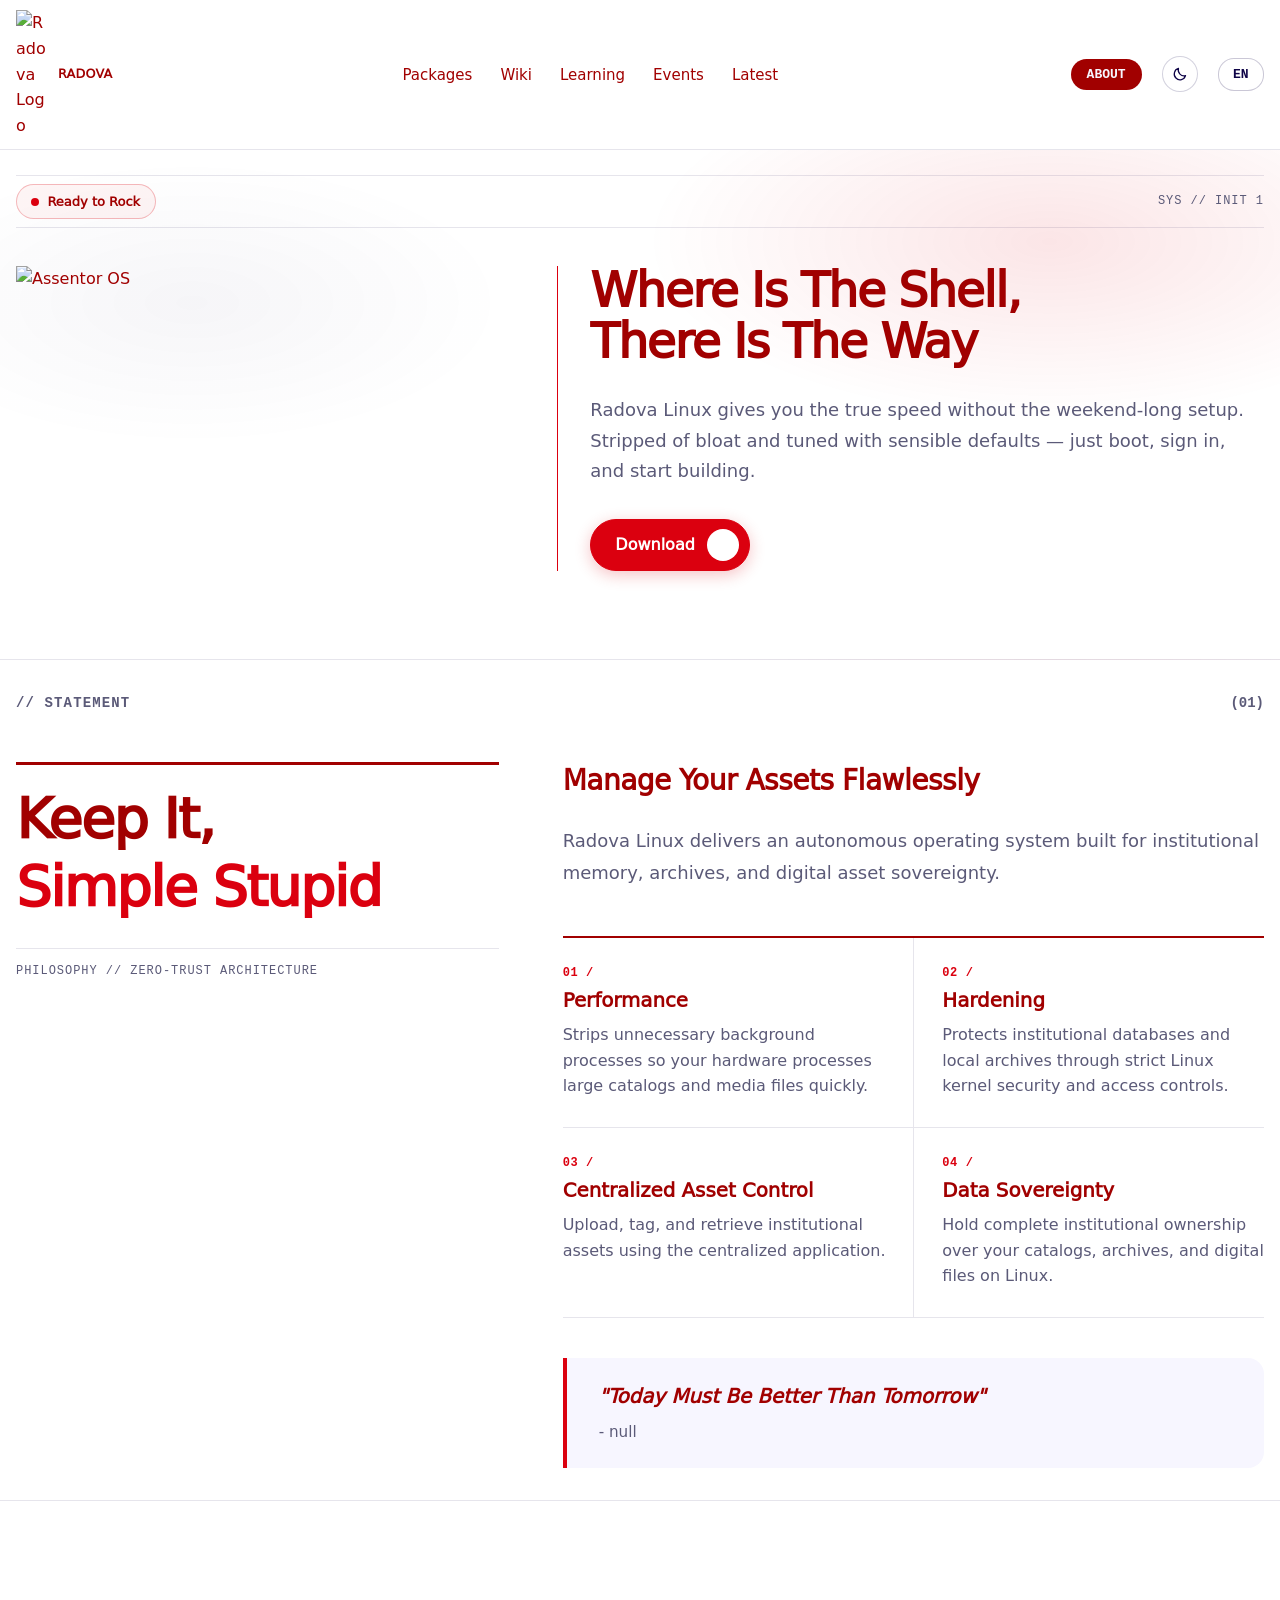
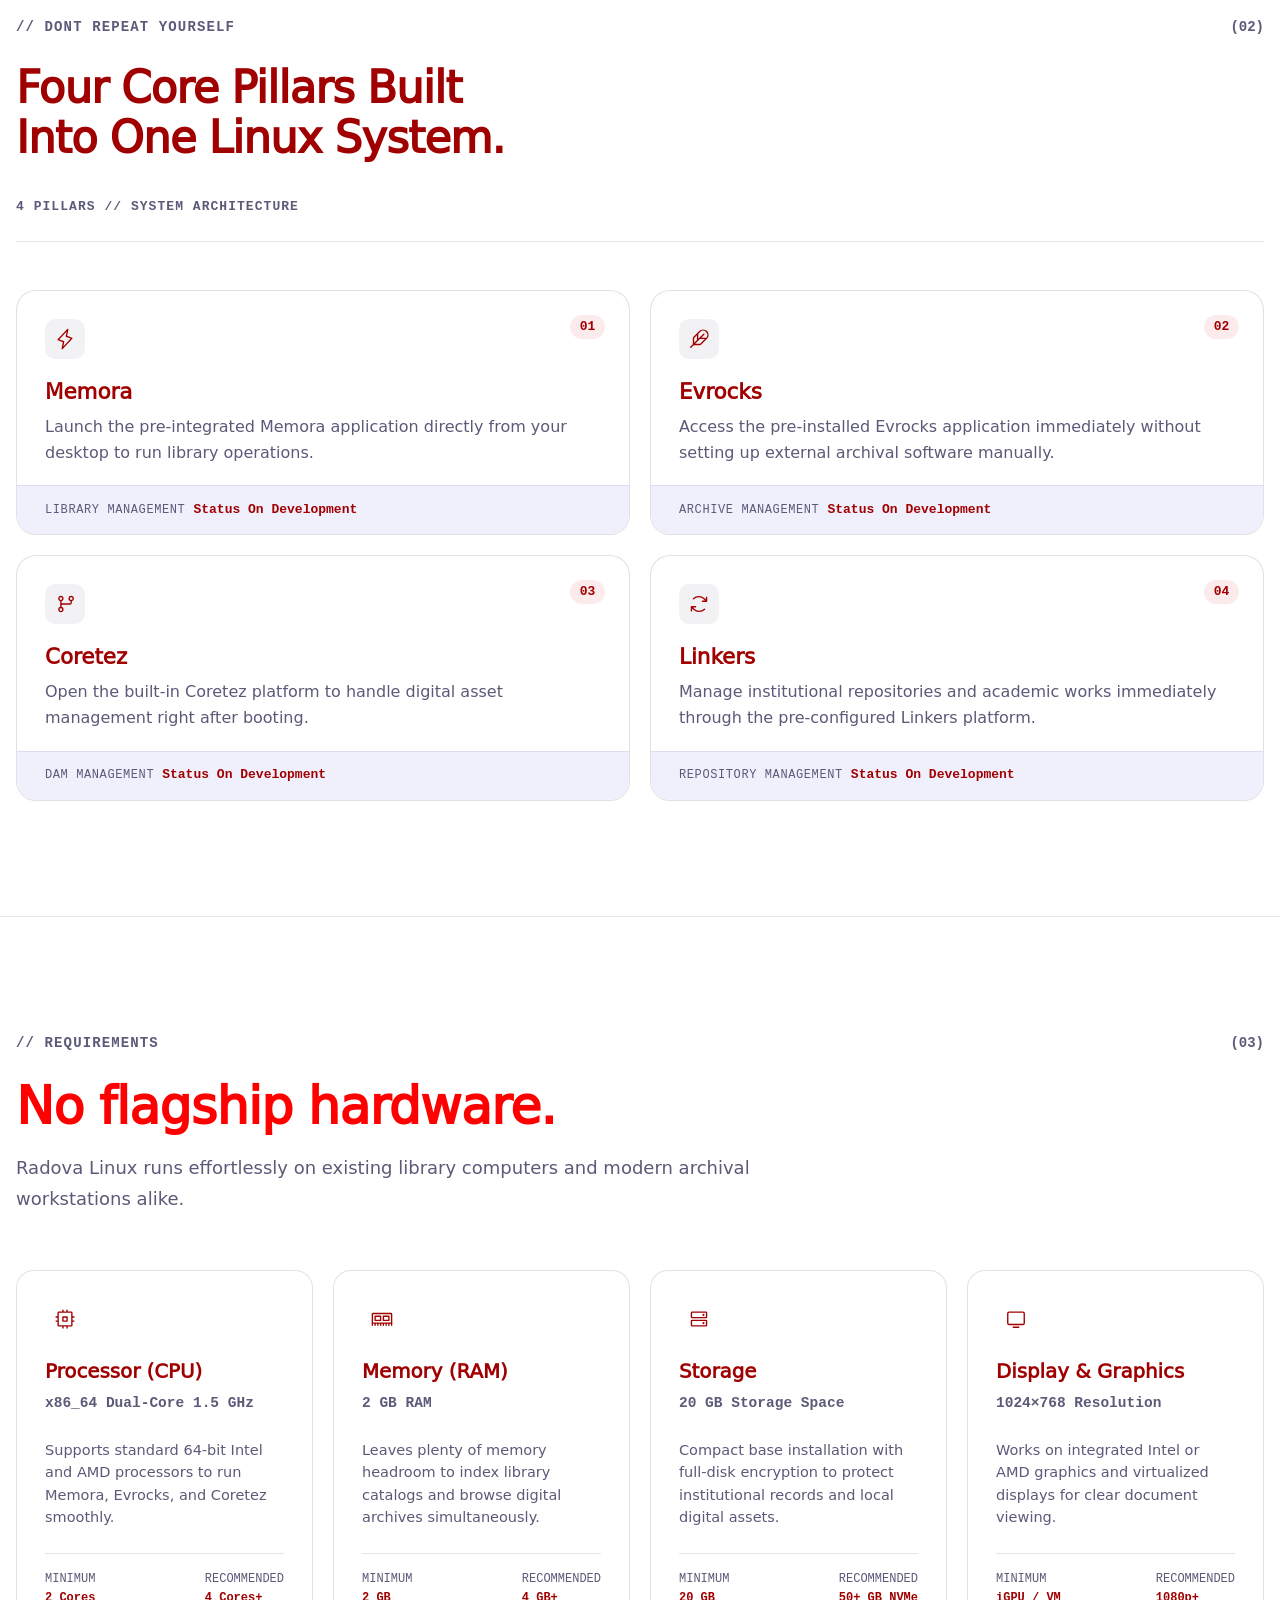
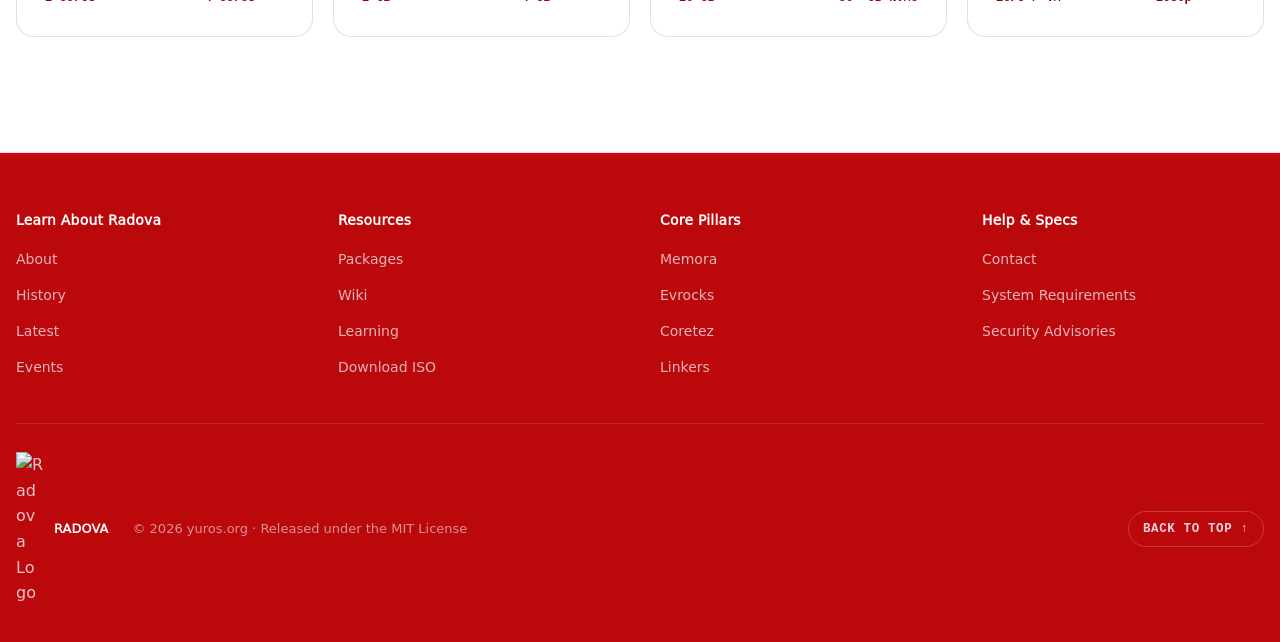
==== commit c6c74c87: "update" ====
--- a/index.html
+++ b/index.html
@@ -12,7 +12,7 @@
   <link rel="preload" as="font" type="font/woff2" href="/assets/fonts/roboto-latin-wght.woff2" crossorigin>
   <link rel="icon" type="image/svg+xml" href="/assets/logo.png">
   <link rel="stylesheet" href="/assets/pico.min.css">
-  <link rel="stylesheet" href="/assets/site.css?v=16">
+  <link rel="stylesheet" href="/assets/site.css?v=19">
   <script src="https://unpkg.com/@phosphor-icons/web" defer></script>
   <meta name="htmx-config" content='{"allowEval":false,"allowScriptTags":false,"selfRequestsOnly":true,"includeIndicatorStyles":false}'>
 </head>
@@ -52,6 +52,10 @@
       </ul>
     </nav>
   </div>
+
+  <button type="button" id="theme-toggle" class="btn-theme" data-set-theme="light" hx-get="assets/theme-dark.html" hx-target="#theme-toggle" hx-swap="outerHTML" aria-label="Switch to dark mode" aria-pressed="false" title="Switch to dark mode">
+    <svg width="16" height="16" viewBox="0 0 256 256" fill="none" stroke="currentColor" stroke-width="20" stroke-linecap="round" stroke-linejoin="round" aria-hidden="true"><path d="M216.7 152.6A91.9 91.9 0 0 1 103.4 39.3a92 92 0 1 0 113.3 113.3Z"/></svg>
+  </button>
 
   <button type="button" id="lang-toggle" class="btn-lang" aria-label="Switch language to Indonesian">EN</button>
 
@@ -305,7 +309,7 @@
   </footer>
 
   <script src="/assets/htmx.min.js" defer></script>
-  <script src="/assets/site.js?v=6" defer></script>
+  <script src="/assets/site.js?v=7" defer></script>
   <script src="/assets/navbar.js?v=3" defer></script>
 </body>
 </html>
--- a/assets/site.css
+++ b/assets/site.css
@@ -1754,4 +1754,300 @@
   .nav-toggle {
     margin-left: 0;
   }
-}+}
+
+
+/* ==========================================================================
+   Dark Mode Toggle Button & Official Radova Dark Palette (darkmode.pdf)
+   Background: #0B0711 | Card: #150B52 | Deep Navy: #0E0347
+   Primary Text: #FFFFFF | Secondary Text: #C4C0D4
+   Primary: #A10000 | Hover: #BB080B | CTA Accent: #DB000F | Blue: #0035C6
+   ========================================================================== */
+button.btn-theme {
+  display: inline-flex;
+  align-items: center;
+  justify-content: center;
+  width: 36px;
+  height: 36px;
+  min-height: 36px;
+  margin: 0;
+  margin-left: auto;
+  padding: 0;
+  border-radius: 999px;
+  border: 1.5px solid rgba(14, 3, 71, 0.18);
+  background: #ffffff;
+  color: #0E0347;
+  cursor: pointer;
+  flex-shrink: 0;
+  transition: border-color 160ms ease, color 160ms ease, background-color 160ms ease, transform 140ms ease;
+}
+
+button.btn-theme + button.btn-lang {
+  margin-left: 0;
+}
+
+@media (min-width: 768px) {
+  button.btn-theme {
+    margin-left: 0;
+  }
+}
+
+button.btn-theme:hover {
+  border-color: #DB000F;
+  color: #DB000F;
+  background: #F7F6FF;
+}
+
+button.btn-theme:active {
+  transform: scale(0.96);
+}
+
+:root[data-theme="dark"] {
+  color-scheme: dark;
+  /* Keep --white and --red-900 intact so buttons & accents never invert */
+  --lavender: #150B52;
+  --muted: #C4C0D4;
+  --line: rgba(196, 192, 212, 0.18);
+
+  --pico-background-color: #0B0711;
+  --pico-color: #FFFFFF;
+  --pico-muted-color: #C4C0D4;
+  --pico-h1-color: #FFFFFF;
+  --pico-h2-color: #FFFFFF;
+  --pico-h3-color: #FFFFFF;
+  --pico-primary: #DB000F;
+  --pico-primary-hover: #BB080B;
+  --pico-card-background-color: #150B52;
+  --pico-card-border-color: rgba(196, 192, 212, 0.18);
+}
+
+:root[data-theme="dark"],
+:root[data-theme="dark"] body {
+  background-color: #0B0711;
+  color: #FFFFFF;
+}
+
+:root[data-theme="dark"] h1,
+:root[data-theme="dark"] h2,
+:root[data-theme="dark"] h3,
+:root[data-theme="dark"] h4,
+:root[data-theme="dark"] h5,
+:root[data-theme="dark"] h6,
+:root[data-theme="dark"] .hero-split-right h1,
+:root[data-theme="dark"] .manifesto-title,
+:root[data-theme="dark"] .fitur-head h2,
+:root[data-theme="dark"] .section-center,
+:root[data-theme="dark"] .card-zone-body h3,
+:root[data-theme="dark"] .spec-card h3,
+:root[data-theme="dark"] .spec-val,
+:root[data-theme="dark"] .ledger-item h3,
+:root[data-theme="dark"] .manifesto-quote p {
+  color: #FFFFFF;
+}
+
+:root[data-theme="dark"] .hero-split-left h1 span,
+:root[data-theme="dark"] .manifesto-title span,
+:root[data-theme="dark"] .section-center span,
+:root[data-theme="dark"] .manifesto-eyebrow,
+:root[data-theme="dark"] .eyebrow {
+  color: #DB000F;
+}
+
+:root[data-theme="dark"] .site-header {
+  background: rgba(11, 7, 17, 0.88);
+  border-bottom-color: rgba(196, 192, 212, 0.16);
+}
+
+:root[data-theme="dark"] .brand-name,
+:root[data-theme="dark"] .nav-list a {
+  color: #FFFFFF;
+}
+
+:root[data-theme="dark"] .nav-toggle span {
+  background-color: #FFFFFF;
+}
+
+:root[data-theme="dark"] .nav-list a:hover {
+  color: #DB000F;
+}
+
+:root[data-theme="dark"] .dropdown-content {
+  background-color: #150B52;
+  border-color: rgba(196, 192, 212, 0.22);
+  box-shadow: 0 16px 36px rgba(0, 0, 0, 0.45);
+}
+
+:root[data-theme="dark"] .dropdown-content a,
+:root[data-theme="dark"] .dropdown-content button.d-content-back {
+  color: #FFFFFF;
+}
+
+:root[data-theme="dark"] .dropdown-content a:hover,
+:root[data-theme="dark"] .dropdown-content button.d-content-back:hover {
+  background-color: #0E0347;
+  color: #FFFFFF;
+}
+
+:root[data-theme="dark"] .btn-navy {
+  background-color: #150B52;
+  border-color: rgba(196, 192, 212, 0.28);
+  color: #FFFFFF;
+}
+
+:root[data-theme="dark"] .btn-navy:hover {
+  background-color: #DB000F;
+  border-color: #DB000F;
+  color: #FFFFFF;
+}
+
+:root[data-theme="dark"] .btn-outline,
+:root[data-theme="dark"] .btn-white {
+  background-color: #150B52;
+  border-color: rgba(196, 192, 212, 0.28);
+  color: #FFFFFF;
+}
+
+:root[data-theme="dark"] .btn-outline:hover,
+:root[data-theme="dark"] .btn-white:hover {
+  background-color: #0E0347;
+  border-color: #DB000F;
+  color: #FFFFFF;
+}
+
+:root[data-theme="dark"] button.btn-theme,
+:root[data-theme="dark"] button.btn-lang {
+  background-color: #150B52;
+  border-color: rgba(196, 192, 212, 0.28);
+  color: #F7F6FF;
+}
+
+:root[data-theme="dark"] button.btn-theme:hover,
+:root[data-theme="dark"] button.btn-lang:hover {
+  border-color: #DB000F;
+  color: #FFFFFF;
+  background-color: #0E0347;
+}
+
+:root[data-theme="dark"] .hero {
+  background:
+    radial-gradient(46% 52% at 82% 18%, rgba(219, 0, 15, 0.16), transparent 72%),
+    radial-gradient(38% 46% at 15% 32%, rgba(21, 11, 82, 0.45), transparent 72%),
+    #0B0711;
+}
+
+:root[data-theme="dark"] #manifesto,
+:root[data-theme="dark"] #fitur,
+:root[data-theme="dark"] #spesifikasi {
+  background-color: #0B0711;
+}
+
+:root[data-theme="dark"] .hero-spec-strip {
+  background: transparent;
+  border-color: rgba(196, 192, 212, 0.16);
+  color: #C4C0D4;
+}
+
+:root[data-theme="dark"] .hero-chip {
+  background-color: rgba(219, 0, 15, 0.14);
+  border-color: rgba(219, 0, 15, 0.45);
+  color: #FFFFFF;
+}
+
+:root[data-theme="dark"] .card-index-pill {
+  background-color: rgba(219, 0, 15, 0.18);
+  color: #FFFFFF;
+}
+
+:root[data-theme="dark"] .ledger-item {
+  background: transparent;
+  border-color: rgba(196, 192, 212, 0.16);
+  color: #FFFFFF;
+}
+
+:root[data-theme="dark"] .ledger-item h3::before {
+  color: #DB000F;
+}
+
+:root[data-theme="dark"] .manifesto-quote {
+  background-color: #150B52;
+  border-color: rgba(196, 192, 212, 0.16);
+  border-left: 3px solid #DB000F;
+  color: #FFFFFF;
+}
+
+:root[data-theme="dark"] .spec-card-interlock,
+:root[data-theme="dark"] .spec-card {
+  background-color: #150B52;
+  border-color: rgba(196, 192, 212, 0.16);
+  color: #FFFFFF;
+}
+
+:root[data-theme="dark"] .card-icon-wrap {
+  background-color: #0E0347;
+  border: 1px solid rgba(196, 192, 212, 0.18);
+}
+
+:root[data-theme="dark"] .icon-phosphor,
+:root[data-theme="dark"] .spec-card::before {
+  background-color: #F7F6FF;
+}
+
+:root[data-theme="dark"] .card-dock {
+  background-color: #0E0347;
+  border-top-color: rgba(196, 192, 212, 0.14);
+}
+
+:root[data-theme="dark"] .card-dock code {
+  background-color: #0B0711;
+  color: #F7F6FF;
+  border-color: rgba(196, 192, 212, 0.2);
+}
+
+:root[data-theme="dark"] .card-dock dd,
+:root[data-theme="dark"] .spec-card dd {
+  color: #FFFFFF;
+}
+
+:root[data-theme="dark"] .card-dock dt,
+:root[data-theme="dark"] .spec-card dt,
+:root[data-theme="dark"] .card-zone-body p,
+:root[data-theme="dark"] .spec-card p,
+:root[data-theme="dark"] .ledger-item p,
+:root[data-theme="dark"] .manifesto-lead,
+:root[data-theme="dark"] .manifesto-deep,
+:root[data-theme="dark"] .manifesto-quote cite,
+:root[data-theme="dark"] .fitur-head-meta,
+:root[data-theme="dark"] .section-lead,
+:root[data-theme="dark"] .hero-lead,
+:root[data-theme="dark"] .lead {
+  color: #C4C0D4;
+}
+
+:root[data-theme="dark"] .spec-card-interlock:hover,
+:root[data-theme="dark"] .spec-card:hover {
+  border-color: #DB000F;
+  box-shadow: 0 14px 34px rgba(0, 0, 0, 0.45);
+}
+
+:root[data-theme="dark"] .btn-outline {
+  background-color: transparent;
+  border-color: rgba(196, 192, 212, 0.35);
+  color: #FFFFFF;
+}
+
+:root[data-theme="dark"] .btn-outline:hover {
+  background-color: rgba(219, 0, 15, 0.16);
+  border-color: #DB000F;
+  color: #FFFFFF;
+}
+
+:root[data-theme="dark"] .site-footer {
+  background: linear-gradient(180deg, #0E0347 0%, #0B0711 100%);
+  border-top-color: #DB000F;
+}
+
+@media (max-width: 767px) {
+  :root[data-theme="dark"] .header-menu {
+    background-color: #0B0711;
+  }
+}
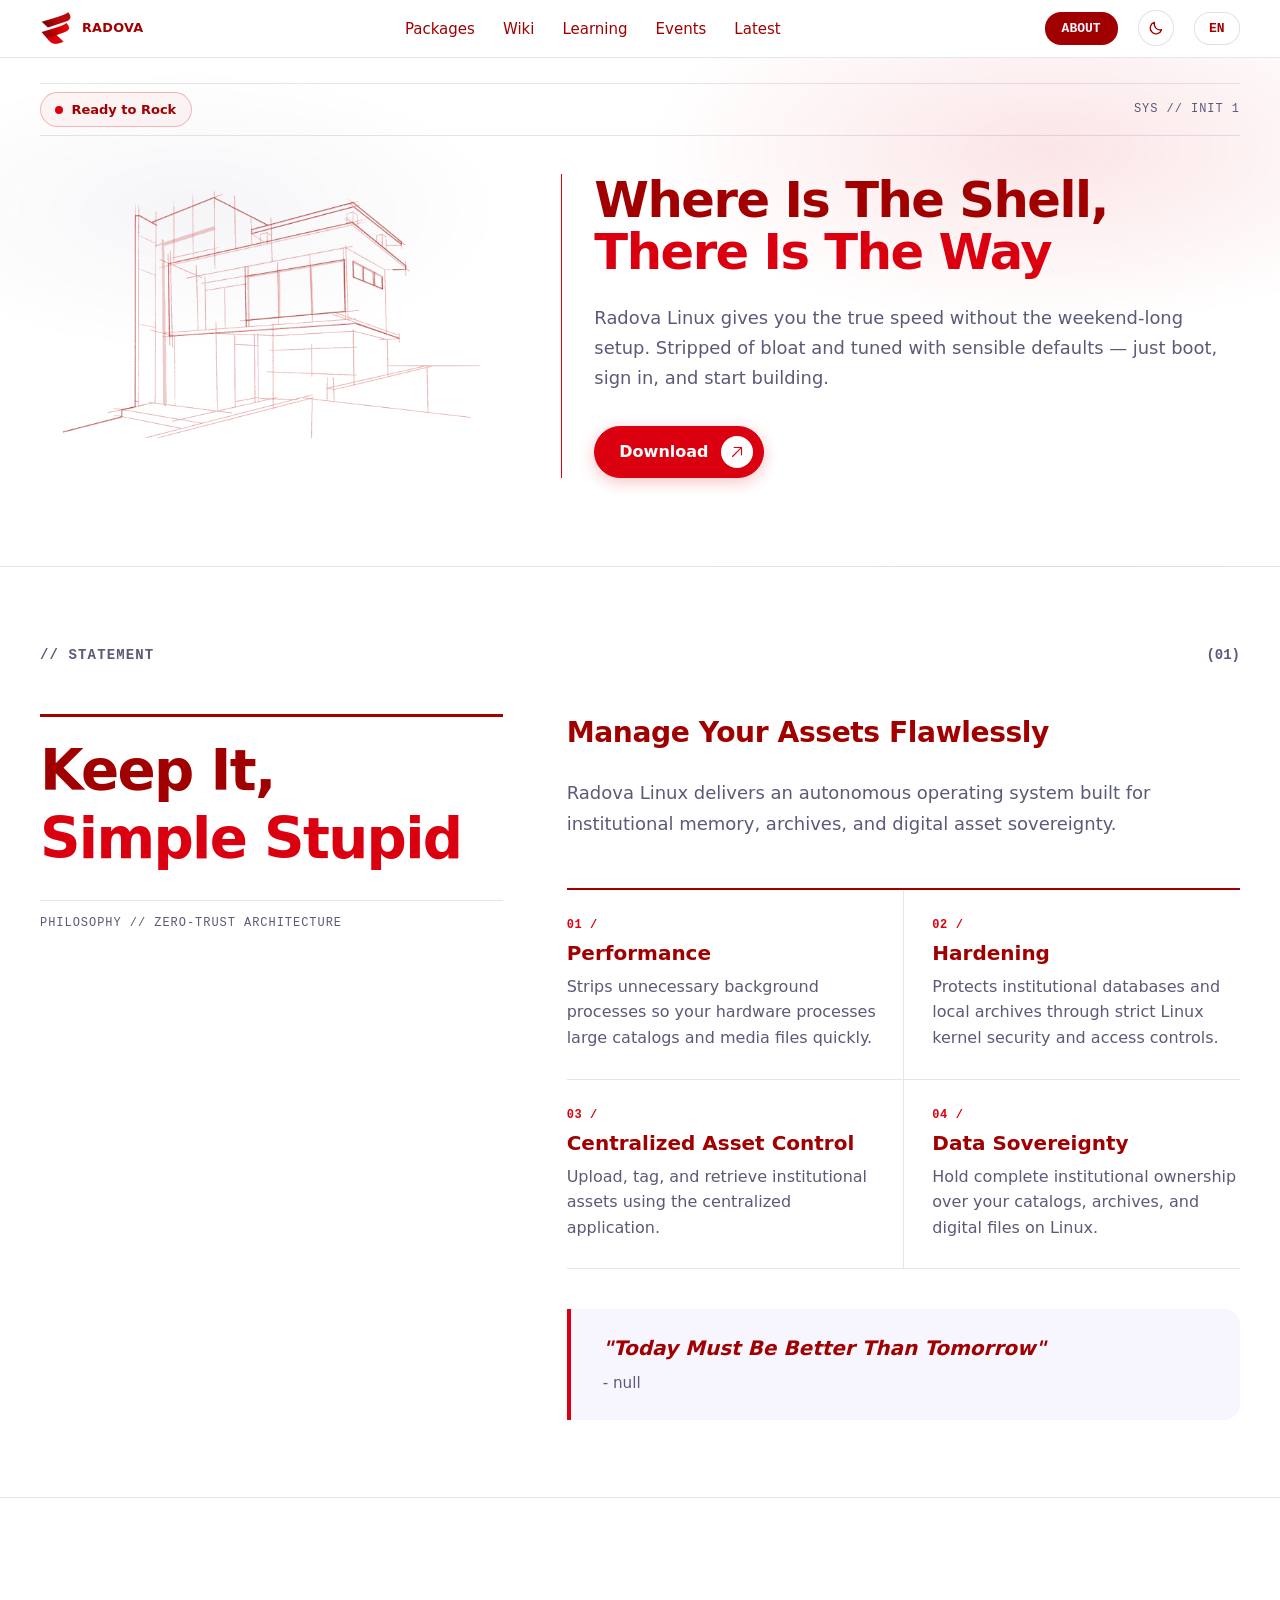
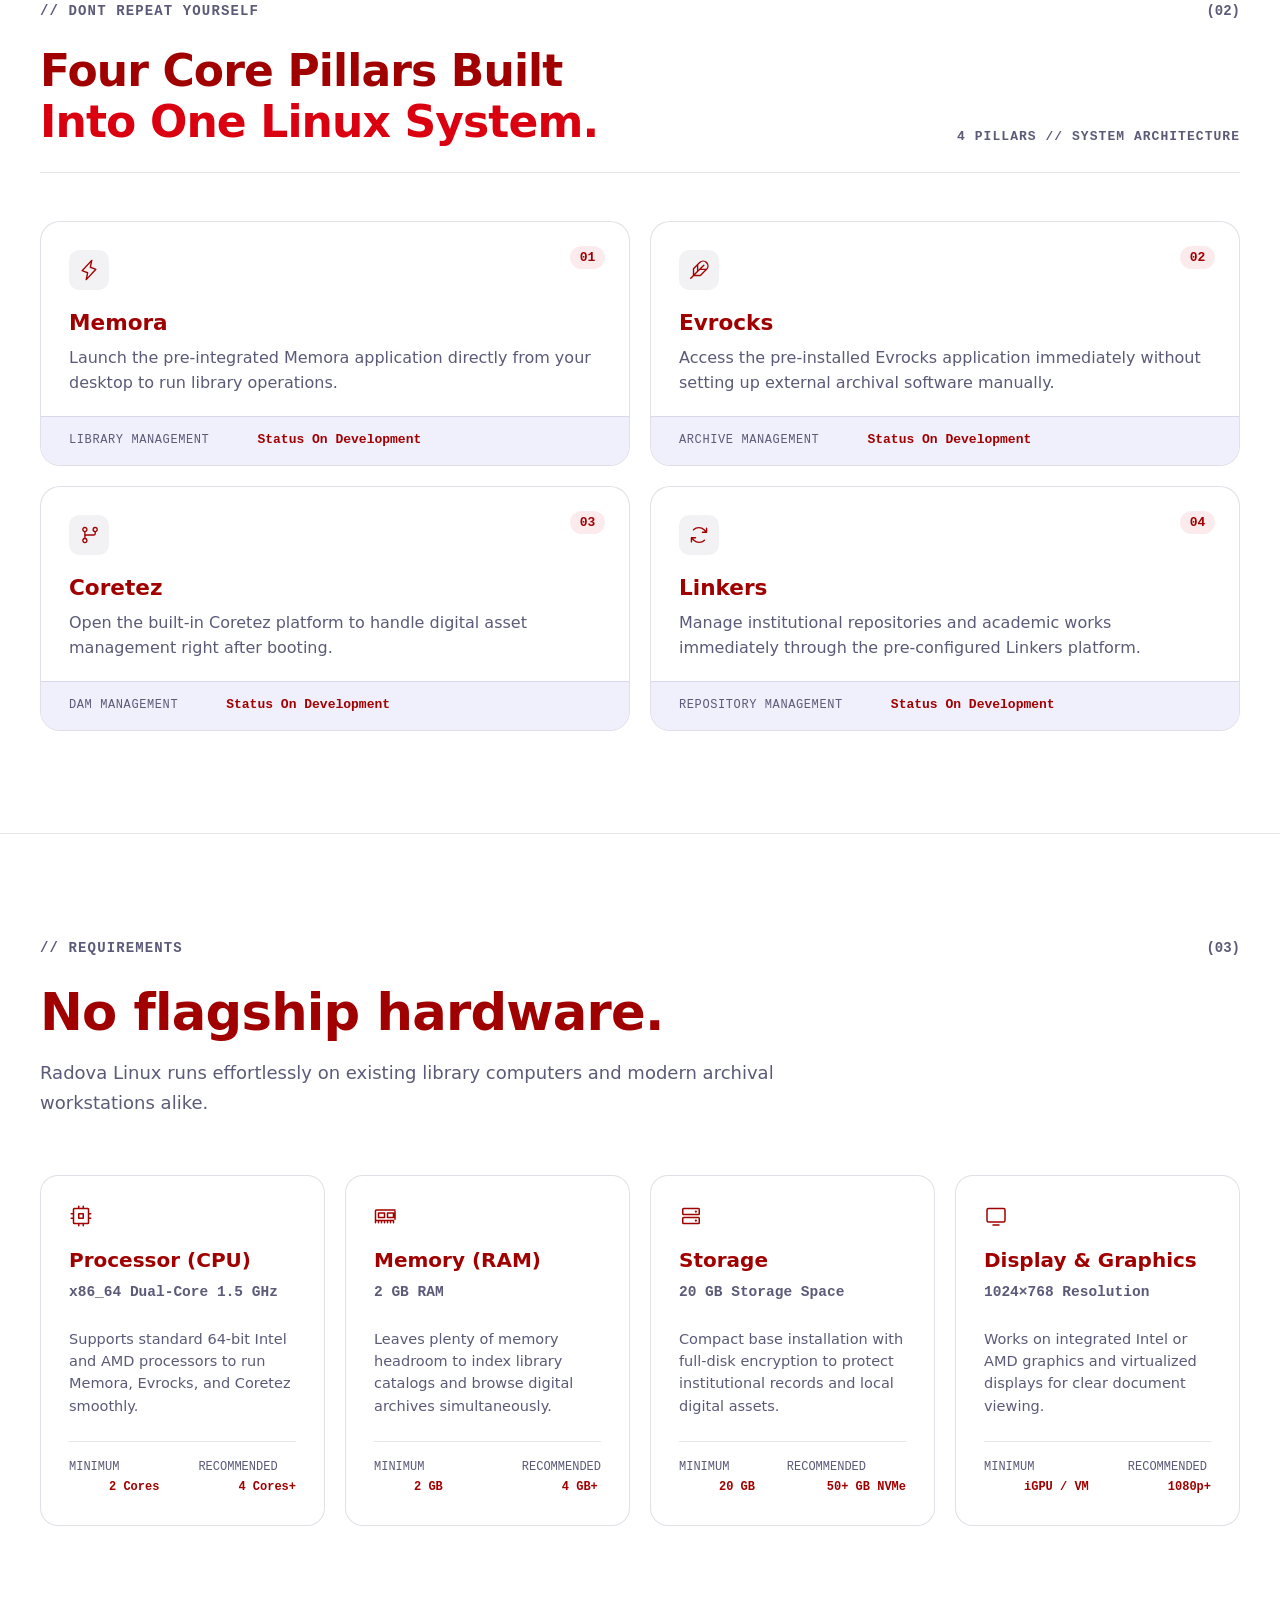
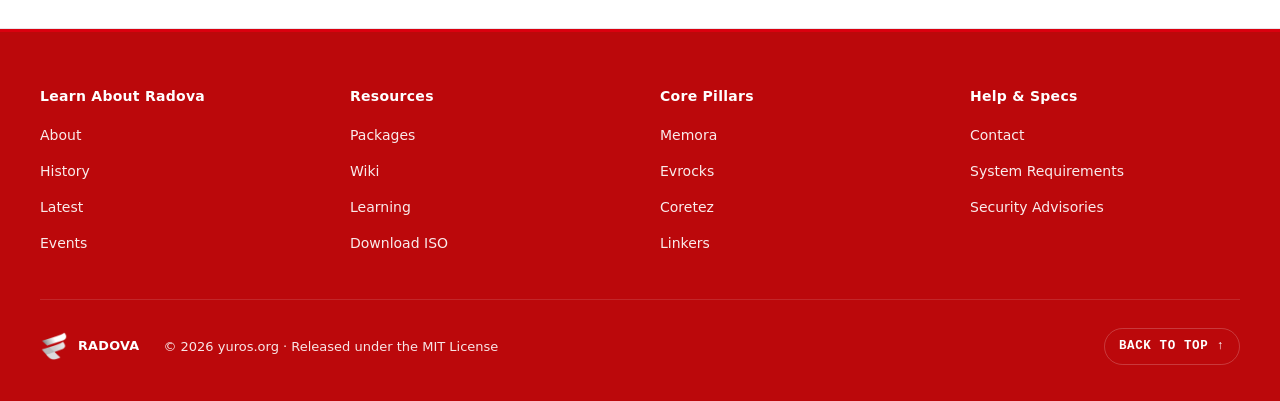
==== commit bc7cb708: "Refactor code structure and remove redundant functions for improved readability and maintainability" ====
--- a/index.html
+++ b/index.html
@@ -8,12 +8,9 @@
   <meta name="description" content="Radova Linux is a high-performance, hardened OS built for archives, libraries, museums, DAM, institutional repositories, education, healthcare, and classified data.">  <meta property="og:title" content="Radova Linux — Sovereign OS for Institutional Memory & Classified Data">
   <meta property="og:description" content="A high-performance, security-hardened Linux operating system engineered for archives, libraries, museums, DAM, institutional repositories, education, healthcare, and classified information.">
   <link rel="canonical" href="https://radova.org/">
-  <link rel="preload" as="font" type="font/woff2" href="/assets/fonts/lato-latin-900.woff2" crossorigin>
-  <link rel="preload" as="font" type="font/woff2" href="/assets/fonts/roboto-latin-wght.woff2" crossorigin>
-  <link rel="icon" type="image/svg+xml" href="/assets/logo.png">
-  <link rel="stylesheet" href="/assets/pico.min.css">
-  <link rel="stylesheet" href="/assets/site.css?v=19">
-  <script src="https://unpkg.com/@phosphor-icons/web" defer></script>
+  <link rel="preload" as="image" type="image/webp" imagesrcset="assets/media/sketsa-rumah-800.webp 800w, assets/media/sketsa-rumah.webp 1920w" imagesizes="(max-width: 1023px) calc(100vw - 2rem), 42vw" fetchpriority="high">
+  <link rel="icon" type="image/png" href="assets/media/logo.png">
+  <link rel="stylesheet" href="assets/css/home.bundle.css?v=5">
   <meta name="htmx-config" content='{"allowEval":false,"allowScriptTags":false,"selfRequestsOnly":true,"includeIndicatorStyles":false}'>
 </head>
 <body>
@@ -22,7 +19,7 @@
 
 <header class="site-header">
   <span class="brand-lockup">
-    <img src="/assets/logo.png" alt="Radova Logo" width="32">
+    <img src="assets/media/logo-64.webp" alt="Radova Logo" width="32" height="32" decoding="async">
     <span class="brand-name">RADOVA</span>
   </span>
 
@@ -53,7 +50,7 @@
     </nav>
   </div>
 
-  <button type="button" id="theme-toggle" class="btn-theme" data-set-theme="light" hx-get="assets/theme-dark.html" hx-target="#theme-toggle" hx-swap="outerHTML" aria-label="Switch to dark mode" aria-pressed="false" title="Switch to dark mode">
+  <button type="button" id="theme-toggle" class="btn-theme" aria-label="Switch to dark mode" aria-pressed="false" title="Switch to dark mode">
     <svg width="16" height="16" viewBox="0 0 256 256" fill="none" stroke="currentColor" stroke-width="20" stroke-linecap="round" stroke-linejoin="round" aria-hidden="true"><path d="M216.7 152.6A91.9 91.9 0 0 1 103.4 39.3a92 92 0 1 0 113.3 113.3Z"/></svg>
   </button>
 
@@ -83,7 +80,7 @@
       <div class="hero-split">
         <div class="hero-split-left">
           <figure>
-            <img src="assets/sketsa-rumah(no_background).png" alt="Assentor OS">
+            <img src="assets/media/sketsa-rumah.webp" srcset="assets/media/sketsa-rumah-800.webp 800w, assets/media/sketsa-rumah.webp 1920w" sizes="(max-width: 1023px) calc(100vw - 2rem), 42vw" alt="Assentor OS" width="1920" height="1080" fetchpriority="high">
           </figure>
         </div>
 
@@ -298,7 +295,7 @@
     <div class="footer-bottom">
       <div class="footer-brand-bar">
         <span class="brand-lockup brand-lockup-light">
-          <img src="assets/logo-white.png" alt="Radova Logo" width="28">
+          <img src="assets/media/logo-white-64.webp" alt="Radova Logo" width="28" height="28" loading="lazy" decoding="async">
           <span class="brand-name">RADOVA</span>
         </span>
         <p class="footer-copy" data-i18n="footer.copy">© 2026 yuros.org · Released under the MIT License</p>
@@ -308,8 +305,6 @@
     </div>
   </footer>
 
-  <script src="/assets/htmx.min.js" defer></script>
-  <script src="/assets/site.js?v=7" defer></script>
-  <script src="/assets/navbar.js?v=3" defer></script>
+  <script>(()=>{let l;const f=(e)=>{if(l)return;l=1;const c=document.createElement("link");c.rel="stylesheet";c.href="assets/css/fonts.css";document.head.appendChild(c);const j=document.createElement("script");j.src="assets/js/home.bundle.js?v=5";const t=e&&e.target&&e.target.closest&&e.target.closest("button,#about-menu-btn");if(t)j.onload=()=>t.click();document.body.appendChild(j);const s=document.createElement("script");s.src="assets/js/htmx.min.js";document.body.appendChild(s)};try{if(localStorage.getItem("radova-theme")==="dark"||localStorage.getItem("radova-lang")==="id")f()}catch(_){}["pointerdown","keydown","touchstart","scroll"].forEach(e=>addEventListener(e,f,{once:true,passive:true}))})();</script>
 </body>
 </html>
--- a/assets/css/home.bundle.css
+++ b/assets/css/home.bundle.css
@@ -0,0 +1 @@
+:root{color-scheme:light;--font-heading:"Lato",system-ui,-apple-system,sans-serif;--font-body:"Roboto Variable",system-ui,-apple-system,sans-serif;--font-mono:ui-monospace,SFMono-Regular,Menlo,Consolas,monospace;--red-900:#A10000;--red-700:#BB080B;--red-600:#DB000F;--red-500:#FF0000;--navy-950:#0B0711;--navy-900:#0E0347;--navy-800:#150B52;--blue:#0035C6;--lavender:#F7F6FF;--white:#FFFFFF;--surface-page:#FFFFFF;--surface-card:#FFFFFF;--surface-subtle:#F7F6FF;--surface-dock:#F0EFFC;--surface-header:rgba(255,255,255,0.82);--text-primary:var(--red-900);--text-heading:var(--red-900);--text-muted:#5B5A78;--text-accent:var(--red-600);--border-line:rgba(14,3,71,0.10);--border-card:rgba(14,3,71,0.12);--container-max:100%;--pad-x:1rem;--pad-y:clamp(4rem,8vw,7rem);--ic-arrow-red:url("data:image/svg+xml,%3Csvg%20xmlns%3D%22http%3A%2F%2Fwww.w3.org%2F2000%2Fsvg%22%20viewBox%3D%220%200%20256%20256%22%20fill%3D%22%23DB000F%22%3E%3Cpath%20d%3D%22M200%2C64V168a8%2C8%2C0%2C0%2C1-16%2C0V83.31L69.66%2C197.66a8%2C8%2C0%2C0%2C1-11.32-11.32L172.69%2C72H88a8%2C8%2C0%2C0%2C1%2C0-16H192A8%2C8%2C0%2C0%2C1%2C200%2C64Z%22%2F%3E%3C%2Fsvg%3E");--ic-arrows-clockwise:url("data:image/svg+xml,%3Csvg%20xmlns%3D%22http%3A%2F%2Fwww.w3.org%2F2000%2Fsvg%22%20viewBox%3D%220%200%20256%20256%22%20fill%3D%22currentColor%22%3E%3Cpath%20d%3D%22M224%2C48V96a8%2C8%2C0%2C0%2C1-8%2C8H168a8%2C8%2C0%2C0%2C1%2C0-16h28.69L182.06%2C73.37a79.56%2C79.56%2C0%2C0%2C0-56.13-23.43h-.45A79.52%2C79.52%2C0%2C0%2C0%2C69.59%2C72.71%2C8%2C8%2C0%2C0%2C1%2C58.41%2C61.27a96%2C96%2C0%2C0%2C1%2C135%2C.79L208%2C76.69V48a8%2C8%2C0%2C0%2C1%2C16%2C0ZM186.41%2C183.29a80%2C80%2C0%2C0%2C1-112.47-.66L59.31%2C168H88a8%2C8%2C0%2C0%2C0%2C0-16H40a8%2C8%2C0%2C0%2C0-8%2C8v48a8%2C8%2C0%2C0%2C0%2C16%2C0V179.31l14.63%2C14.63A95.43%2C95.43%2C0%2C0%2C0%2C130%2C222.06h.53a95.36%2C95.36%2C0%2C0%2C0%2C67.07-27.33%2C8%2C8%2C0%2C0%2C0-11.18-11.44Z%22%2F%3E%3C%2Fsvg%3E");--ic-cpu:url("data:image/svg+xml,%3Csvg%20xmlns%3D%22http%3A%2F%2Fwww.w3.org%2F2000%2Fsvg%22%20viewBox%3D%220%200%20256%20256%22%20fill%3D%22currentColor%22%3E%3Cpath%20d%3D%22M152%2C96H104a8%2C8%2C0%2C0%2C0-8%2C8v48a8%2C8%2C0%2C0%2C0%2C8%2C8h48a8%2C8%2C0%2C0%2C0%2C8-8V104A8%2C8%2C0%2C0%2C0%2C152%2C96Zm-8%2C48H112V112h32Zm88%2C0H216V112h16a8%2C8%2C0%2C0%2C0%2C0-16H216V56a16%2C16%2C0%2C0%2C0-16-16H160V24a8%2C8%2C0%2C0%2C0-16%2C0V40H112V24a8%2C8%2C0%2C0%2C0-16%2C0V40H56A16%2C16%2C0%2C0%2C0%2C40%2C56V96H24a8%2C8%2C0%2C0%2C0%2C0%2C16H40v32H24a8%2C8%2C0%2C0%2C0%2C0%2C16H40v40a16%2C16%2C0%2C0%2C0%2C16%2C16H96v16a8%2C8%2C0%2C0%2C0%2C16%2C0V216h32v16a8%2C8%2C0%2C0%2C0%2C16%2C0V216h40a16%2C16%2C0%2C0%2C0%2C16-16V160h16a8%2C8%2C0%2C0%2C0%2C0-16Zm-32%2C56H56V56H200v95.87s0%2C.09%2C0%2C.13%2C0%2C.09%2C0%2C.13V200Z%22%2F%3E%3C%2Fsvg%3E");--ic-feather:url("data:image/svg+xml,%3Csvg%20xmlns%3D%22http%3A%2F%2Fwww.w3.org%2F2000%2Fsvg%22%20viewBox%3D%220%200%20256%20256%22%20fill%3D%22currentColor%22%3E%3Cpath%20d%3D%22M221.28%2C34.75a64%2C64%2C0%2C0%2C0-90.49%2C0L60.69%2C104A15.9%2C15.9%2C0%2C0%2C0%2C56%2C115.31v73.38L26.34%2C218.34a8%2C8%2C0%2C0%2C0%2C11.32%2C11.32L67.32%2C200H140.7A15.92%2C15.92%2C0%2C0%2C0%2C152%2C195.32l0%2C0%2C69.23-70A64%2C64%2C0%2C0%2C0%2C221.28%2C34.75ZM142.07%2C46.06A48%2C48%2C0%2C0%2C1%2C211.79%2C112H155.33l34.35-34.34a8%2C8%2C0%2C0%2C0-11.32-11.32L120%2C124.69V67.87ZM72%2C115.35l32-31.67v57l-32%2C32ZM140.7%2C184H83.32l56-56h56.74Z%22%2F%3E%3C%2Fsvg%3E");--ic-git-branch:url("data:image/svg+xml,%3Csvg%20xmlns%3D%22http%3A%2F%2Fwww.w3.org%2F2000%2Fsvg%22%20viewBox%3D%220%200%20256%20256%22%20fill%3D%22currentColor%22%3E%3Cpath%20d%3D%22M232%2C64a32%2C32%2C0%2C1%2C0-40%2C31v17a8%2C8%2C0%2C0%2C1-8%2C8H96a23.84%2C23.84%2C0%2C0%2C0-8%2C1.38V95a32%2C32%2C0%2C1%2C0-16%2C0v66a32%2C32%2C0%2C1%2C0%2C16%2C0V144a8%2C8%2C0%2C0%2C1%2C8-8h88a24%2C24%2C0%2C0%2C0%2C24-24V95A32.06%2C32.06%2C0%2C0%2C0%2C232%2C64ZM64%2C64A16%2C16%2C0%2C1%2C1%2C80%2C80%2C16%2C16%2C0%2C0%2C1%2C64%2C64ZM96%2C192a16%2C16%2C0%2C1%2C1-16-16A16%2C16%2C0%2C0%2C1%2C96%2C192ZM200%2C80a16%2C16%2C0%2C1%2C1%2C16-16A16%2C16%2C0%2C0%2C1%2C200%2C80Z%22%2F%3E%3C%2Fsvg%3E");--ic-hard-drives:url("data:image/svg+xml,%3Csvg%20xmlns%3D%22http%3A%2F%2Fwww.w3.org%2F2000%2Fsvg%22%20viewBox%3D%220%200%20256%20256%22%20fill%3D%22currentColor%22%3E%3Cpath%20d%3D%22M208%2C136H48a16%2C16%2C0%2C0%2C0-16%2C16v48a16%2C16%2C0%2C0%2C0%2C16%2C16H208a16%2C16%2C0%2C0%2C0%2C16-16V152A16%2C16%2C0%2C0%2C0%2C208%2C136Zm0%2C64H48V152H208v48Zm0-160H48A16%2C16%2C0%2C0%2C0%2C32%2C56v48a16%2C16%2C0%2C0%2C0%2C16%2C16H208a16%2C16%2C0%2C0%2C0%2C16-16V56A16%2C16%2C0%2C0%2C0%2C208%2C40Zm0%2C64H48V56H208v48ZM192%2C80a12%2C12%2C0%2C1%2C1-12-12A12%2C12%2C0%2C0%2C1%2C192%2C80Zm0%2C96a12%2C12%2C0%2C1%2C1-12-12A12%2C12%2C0%2C0%2C1%2C192%2C176Z%22%2F%3E%3C%2Fsvg%3E");--ic-lightning:url("data:image/svg+xml,%3Csvg%20xmlns%3D%22http%3A%2F%2Fwww.w3.org%2F2000%2Fsvg%22%20viewBox%3D%220%200%20256%20256%22%20fill%3D%22currentColor%22%3E%3Cpath%20d%3D%22M215.79%2C118.17a8%2C8%2C0%2C0%2C0-5-5.66L153.18%2C90.9l14.66-73.33a8%2C8%2C0%2C0%2C0-13.69-7l-112%2C120a8%2C8%2C0%2C0%2C0%2C3%2C13l57.63%2C21.61L88.16%2C238.43a8%2C8%2C0%2C0%2C0%2C13.69%2C7l112-120A8%2C8%2C0%2C0%2C0%2C215.79%2C118.17ZM109.37%2C214l10.47-52.38a8%2C8%2C0%2C0%2C0-5-9.06L62%2C132.71l84.62-90.66L136.16%2C94.43a8%2C8%2C0%2C0%2C0%2C5%2C9.06l52.8%2C19.8Z%22%2F%3E%3C%2Fsvg%3E");--ic-memory:url("data:image/svg+xml,%3Csvg%20xmlns%3D%22http%3A%2F%2Fwww.w3.org%2F2000%2Fsvg%22%20viewBox%3D%220%200%20256%20256%22%20fill%3D%22currentColor%22%3E%3Cpath%20d%3D%22M232%2C56H24A16%2C16%2C0%2C0%2C0%2C8%2C72V200a8%2C8%2C0%2C0%2C0%2C16%2C0V184H40v16a8%2C8%2C0%2C0%2C0%2C16%2C0V184H72v16a8%2C8%2C0%2C0%2C0%2C16%2C0V184h16v16a8%2C8%2C0%2C0%2C0%2C16%2C0V184h16v16a8%2C8%2C0%2C0%2C0%2C16%2C0V184h16v16a8%2C8%2C0%2C0%2C0%2C16%2C0V184h16v16a8%2C8%2C0%2C0%2C0%2C16%2C0V72A16%2C16%2C0%2C0%2C0%2C232%2C56ZM24%2C72H232v96H24Zm88%2C80a8%2C8%2C0%2C0%2C0%2C8-8V96a8%2C8%2C0%2C0%2C0-8-8H48a8%2C8%2C0%2C0%2C0-8%2C8v48a8%2C8%2C0%2C0%2C0%2C8%2C8ZM56%2C104h48v32H56Zm88%2C48h64a8%2C8%2C0%2C0%2C0%2C8-8V96a8%2C8%2C0%2C0%2C0-8-8H144a8%2C8%2C0%2C0%2C0-8%2C8v48A8%2C8%2C0%2C0%2C0%2C144%2C152Zm8-48h48v32H152Z%22%2F%3E%3C%2Fsvg%3E");--ic-monitor:url("data:image/svg+xml,%3Csvg%20xmlns%3D%22http%3A%2F%2Fwww.w3.org%2F2000%2Fsvg%22%20viewBox%3D%220%200%20256%20256%22%20fill%3D%22currentColor%22%3E%3Cpath%20d%3D%22M208%2C40H48A24%2C24%2C0%2C0%2C0%2C24%2C64V176a24%2C24%2C0%2C0%2C0%2C24%2C24H208a24%2C24%2C0%2C0%2C0%2C24-24V64A24%2C24%2C0%2C0%2C0%2C208%2C40Zm8%2C136a8%2C8%2C0%2C0%2C1-8%2C8H48a8%2C8%2C0%2C0%2C1-8-8V64a8%2C8%2C0%2C0%2C1%2C8-8H208a8%2C8%2C0%2C0%2C1%2C8%2C8Zm-48%2C48a8%2C8%2C0%2C0%2C1-8%2C8H96a8%2C8%2C0%2C0%2C1%2C0-16h64A8%2C8%2C0%2C0%2C1%2C168%2C224Z%22%2F%3E%3C%2Fsvg%3E")}:root[data-theme="dark"]{color-scheme:dark;--surface-page:#0B0711;--surface-card:#150B52;--surface-subtle:#150B52;--surface-dock:#0E0347;--surface-header:rgba(11,7,17,0.88);--text-primary:#FFFFFF;--text-heading:#FFFFFF;--text-muted:#C4C0D4;--text-accent:#DB000F;--border-line:rgba(196,192,212,0.18);--border-card:rgba(196,192,212,0.16)}*,*::before,*::after{box-sizing:border-box}html,body{max-width:100%;overflow-x:clip;margin:0;padding:0;background-color:var(--surface-page);color:var(--text-primary);font-family:var(--font-body);font-size:16px;line-height:1.6;-webkit-font-smoothing:antialiased}img{max-width:100%;height:auto}ul[class],ol[class],dl[class],figure,blockquote{margin:0;padding:0}ul[class],ol[class],ul[class] li,ol[class] li{list-style:none}p,h1,h2,h3,h4,dt,dd,article{min-width:0;overflow-wrap:break-word}h1,h2,h3,h4,h5,h6{font-family:var(--font-heading);color:var(--text-heading);margin:0 0 1rem;text-wrap:balance}h1{font-size:clamp(2.25rem,5vw,56px);font-weight:900;line-height:1.1;letter-spacing:-0.02em}h2{font-size:clamp(2rem,4vw,48px);font-weight:900;line-height:1.15;letter-spacing:-0.015em}h3{font-size:clamp(1.25rem,2.2vw,24px);font-weight:700;line-height:1.25}h1 span,h2 span{color:var(--text-accent)}p{font-family:var(--font-body);font-size:16px;line-height:1.65;color:var(--text-muted);margin:0 0 1rem}.lead{font-size:clamp(1.125rem,1.8vw,20px);line-height:1.6;color:var(--text-muted)}a{color:var(--text-heading);text-decoration:underline;text-underline-offset:0.2em}a:hover{color:var(--red-700)}:focus-visible{outline:2px solid var(--red-600);outline-offset:3px}.skip-link{position:absolute;top:-4rem;left:1rem;z-index:1000;padding:0.5rem 1rem;background:var(--red-900);color:var(--white);border-radius:999px;font-weight:600;text-decoration:none}.skip-link:focus{top:0.75rem}@media (min-width:576px){:root{--container-max:510px}}@media (min-width:768px){:root{--container-max:700px}}@media (min-width:1024px){:root{--container-max:950px}}@media (min-width:1280px){:root{--container-max:1200px}}@media (min-width:1536px){:root{--container-max:1450px}}.site-header,main>section,.site-footer{width:100%;padding-inline:max(var(--pad-x),calc((100% - var(--container-max))/2))}main>section{position:relative;padding-block:var(--pad-y);scroll-margin-top:5rem}body>main,main{margin:0;padding:0;counter-reset:section-counter}section[data-label]{counter-increment:section-counter}section[data-label]::before{content:"// " attr(data-label);display:block;font-family:var(--font-mono);font-size:14px;font-weight:600;text-transform:uppercase;letter-spacing:0.08em;color:var(--text-muted);margin-bottom:1.5rem}section[data-label]::after{content:"(" counter(section-counter,decimal-leading-zero) ")";position:absolute;top:var(--section-py,var(--pad-y));right:max(var(--pad-x),calc((100% - var(--container-max))/2));font-family:var(--font-mono);font-size:14px;font-weight:600;color:var(--text-muted);pointer-events:none}body>header.site-header,.site-header{position:sticky;top:0;z-index:100;width:100%;min-height:48px;padding-block:0.65rem;display:flex;align-items:center;justify-content:space-between;gap:1.25rem;background:var(--surface-header);border-bottom:1px solid var(--border-line)}.brand-lockup{display:inline-flex;align-items:center;gap:0.625rem;text-decoration:none;flex-shrink:0}.brand-name{font-family:var(--font-heading);font-weight:900;font-size:0.8rem;letter-spacing:0.02em;text-transform:uppercase;color:var(--text-heading)}.brand-lockup-light .brand-name{color:var(--white)}.header-menu{display:flex;align-items:center;justify-content:space-between;flex:1;gap:1.5rem;margin-left:1.5rem}.nav-list{display:flex;align-items:center;gap:1.75rem;flex-wrap:wrap}.nav-list a{font-family:var(--font-body);font-size:15px;font-weight:500;color:var(--text-heading);text-decoration:none}.nav-list a:hover{color:var(--red-600)}.navbar{margin-left:auto}.nav-links{list-style:none;margin:0;padding:0;display:flex}.nav-links li{list-style:none;margin:0;padding:0}nav.navbar li :where(a,[role="link"]){margin:0}.dropdown{position:relative;display:inline-block}.dropdown-content{position:absolute;top:calc(100% + 18px);right:0;left:auto;background:var(--surface-card);min-width:250px;max-width:calc(100vw - 32px);border-radius:16px;box-shadow:0 16px 24px rgba(0,0,0,0.12);z-index:999;opacity:0;visibility:hidden;border:1px solid var(--border-card);overflow:hidden}.dropdown-content.active,.btn-navy.active~.dropdown-content,.dropdown:hover .dropdown-content,.dropdown:focus-within .dropdown-content{opacity:1;visibility:visible}.dropdown-content a,.dropdown-content button.d-content-back{display:flex;justify-content:space-between;align-items:center;gap:1rem;width:100%;margin:0;padding:1.1rem 1.5rem;background:transparent;color:var(--text-muted);font-family:var(--font-heading);font-weight:700;font-size:13px;text-transform:uppercase;letter-spacing:1px;text-decoration:none;text-align:left;border:none;border-bottom:1px solid var(--border-line);border-radius:0;cursor:pointer;white-space:nowrap}.dropdown-content :last-child{border-bottom:none}.dropdown-content a:hover,.dropdown-content a:focus,.dropdown-content button.d-content-back:hover,.dropdown-content button.d-content-back:focus{background-color:var(--red-600);color:var(--white)}.dropdown-content button.d-content-back{color:var(--text-heading)}.menu-arrow{position:absolute;top:100%;right:20px;width:0;height:0;border-left:10px solid transparent;border-right:10px solid transparent;border-bottom:10px solid var(--border-card);z-index:1000;display:none;margin-top:8px}.btn-navy.active+.menu-arrow,.dropdown:hover .menu-arrow,.dropdown:focus-within .menu-arrow{display:block}button.btn-theme{display:inline-flex;align-items:center;justify-content:center;width:36px;height:36px;min-height:36px;margin:0 0 0 auto;padding:0;border-radius:999px;border:1.5px solid var(--border-card);background:var(--surface-card);color:var(--text-heading);cursor:pointer;flex-shrink:0}button.btn-theme:hover{border-color:var(--red-600);color:var(--red-600);background:var(--surface-subtle)}button.btn-lang{margin:0;width:auto;flex-shrink:0;display:inline-flex;align-items:center;justify-content:center;background-color:var(--surface-card);border:1.5px solid var(--border-card);color:var(--text-heading);font-family:var(--font-mono);font-weight:700;font-size:13px;text-transform:uppercase;padding:0.5rem 0.9rem;border-radius:16px;cursor:pointer;line-height:normal}button.btn-lang:hover{border-color:var(--red-600);color:var(--red-600);background-color:var(--surface-subtle)}button.btn-theme+button.btn-lang{margin-left:0}.nav-toggle{display:none;flex-direction:column;justify-content:center;align-items:center;gap:5px;width:38px;height:38px;padding:0;margin:0;background:transparent;border:1px solid var(--border-line);border-radius:10px;cursor:pointer;flex-shrink:0}.nav-toggle:hover{background-color:rgba(14,3,71,0.05);border-color:var(--text-heading)}.nav-toggle span{display:block;width:18px;height:2px;background-color:var(--text-heading);border-radius:2px}.nav-toggle[aria-expanded="true"] span:nth-child(1){transform:translateY(7px) rotate(45deg)}.nav-toggle[aria-expanded="true"] span:nth-child(2){opacity:0}.nav-toggle[aria-expanded="true"] span:nth-child(3){transform:translateY(-7px) rotate(-45deg)}@media (min-width:768px){.header-menu{display:flex;align-items:center;flex:1;gap:2.9rem}.header-menu>nav:first-child{margin-inline:auto}.header-menu .navbar,button.btn-theme{margin-left:0}}@media (max-width:767px){.site-header{z-index:1000;flex-wrap:nowrap;background:var(--surface-page)}.nav-toggle{display:inline-flex;position:relative;z-index:1002}button.btn-lang{padding:0.45rem 0.75rem;position:relative;z-index:1002}.header-menu{display:none;position:fixed;inset:0;top:58px;z-index:999;flex-direction:column;align-items:stretch;justify-content:flex-start;width:100%;height:calc(100dvh - 58px);margin-left:0;padding:0.75rem var(--pad-x) 2rem;background:var(--surface-page);border-top:1px solid var(--border-line);overflow-y:auto;gap:0.125rem}.header-menu.is-open{display:flex}.header-menu nav,.header-menu ul,.header-menu li{display:block;width:100%;margin:0;padding:0}.nav-list,.dropdown-content{display:flex;flex-direction:column;align-items:stretch;gap:0.125rem}.navbar{margin:0;padding:0;border-top:none}.navbar .btn-navy,.dropdown-content button.d-content-back,.menu-arrow,.dropdown:hover .menu-arrow,.dropdown:focus-within .menu-arrow{display:none}.dropdown-content{position:static;opacity:1;visibility:visible;transform:none;min-width:100%;max-width:100%;border:none;border-radius:0;box-shadow:none;background:transparent}.nav-list a,.dropdown-content a{display:flex;align-items:center;justify-content:flex-start;width:100%;margin:0;padding:0.55rem 0.75rem;color:var(--text-heading);font-family:var(--font-body);font-size:15.5px;font-weight:700;line-height:1.3;text-transform:none;letter-spacing:0;border:none;border-radius:10px}.nav-list a:hover,.nav-list a:focus,.dropdown-content a:hover,.dropdown-content a:focus{background-color:rgba(219,0,15,0.08);color:var(--red-600);border-radius:10px}}:root[data-theme="dark"] .dropdown-content{box-shadow:0 16px 36px rgba(0,0,0,0.45)}:root[data-theme="dark"] .dropdown-content a,:root[data-theme="dark"] .dropdown-content button.d-content-back{color:#FFFFFF}:root[data-theme="dark"] .dropdown-content a:hover,:root[data-theme="dark"] .dropdown-content button.d-content-back:hover,:root[data-theme="dark"] button.btn-theme:hover,:root[data-theme="dark"] button.btn-lang:hover{background-color:var(--navy-900);color:#FFFFFF}a.btn,button.btn{text-decoration:none;cursor:pointer;user-select:none}.btn{display:inline-flex;align-items:center;justify-content:center;width:auto;margin:0;height:48px;padding:0 1.5rem;border-radius:9999px;font-family:var(--font-body);font-size:16px;font-weight:500;line-height:1;white-space:nowrap;border:1.5px solid transparent}.btn-lg{height:52px;padding-inline:1.5rem;font-size:16px;font-weight:600}.btn-primary{background-color:var(--red-600);border-color:var(--red-600);color:var(--white);box-shadow:0 4px 16px rgba(219,0,15,0.24)}.btn-primary:hover{background-color:var(--red-700);border-color:var(--red-700);color:var(--white)}.btn-primary:active{background-color:var(--red-900);border-color:var(--red-900)}.btn-navy{display:inline-block;width:auto;margin:0;padding:0.5rem 1rem;background-color:var(--red-900);border:1px solid transparent;color:var(--lavender);font-family:var(--font-mono);font-weight:700;font-size:13px;text-transform:uppercase;line-height:normal;border-radius:16px;cursor:pointer;text-decoration:none}.btn-navy:hover{background-color:rgba(14,3,71,0.05);color:var(--red-900)}.btn-navy.active{background-color:var(--red-900);color:var(--white)}.btn-arrow{padding-inline:1.5rem 0.625rem;gap:0.75rem}.btn-arrow::after{content:"";display:inline-block;width:32px;height:32px;border-radius:50%;flex-shrink:0;background:var(--white) var(--ic-arrow-red) center/18px 18px no-repeat}:root[data-theme="dark"] .btn-navy{background-color:var(--navy-800);border-color:rgba(196,192,212,0.28);color:var(--white)}:root[data-theme="dark"] .btn-navy:hover{background-color:var(--red-600);border-color:var(--red-600);color:var(--white)}.hero{background:radial-gradient(45% 50% at 82% 18%,rgba(219,0,15,0.10),transparent 70%),radial-gradient(35% 40% at 15% 30%,rgba(14,3,71,0.04),transparent 70%),var(--surface-page);padding-top:clamp(1rem,2vw,1.75rem);padding-bottom:clamp(3.5rem,7vw,5.5rem);border-bottom:1px solid var(--border-line)}.hero-spec-strip{border-top:1px solid var(--border-line);border-bottom:1px solid var(--border-line);padding-block:0.5rem;margin-bottom:clamp(1.5rem,3vw,2.5rem);display:flex;justify-content:space-between;align-items:center;flex-wrap:wrap;gap:1rem}.hero-spec-strip::after{content:attr(data-sys);font-family:var(--font-mono);font-size:12px;color:var(--text-muted);text-transform:uppercase;letter-spacing:0.08em}.hero-chip{display:inline-flex;align-items:center;gap:0.5rem;padding:0.35rem 0.9rem;border-radius:999px;border:1px solid rgba(219,0,15,0.25);background:rgba(219,0,15,0.04);color:var(--text-heading);font-size:13px;font-weight:700;margin:0}.hero-chip::before{content:"";width:8px;height:8px;border-radius:50%;background:var(--red-600);flex-shrink:0}.hero-split{display:grid;grid-template-columns:1fr;gap:2rem}.hero-split-left,.hero-split-right{min-width:0}.hero-split h1{font-family:var(--font-heading);font-size:clamp(1.85rem,4.8vw,3.25rem);font-weight:900;line-height:1.05;letter-spacing:-0.03em;color:var(--text-heading);margin:0 0 1.5rem;text-transform:capitalize}.hero-split h1 span{color:var(--text-accent)}.hero-lead{font-size:clamp(1rem,1.4vw,1.125rem);line-height:1.7;color:var(--text-muted);margin:0 0 2rem;max-width:60ch}.hero-actions{display:flex;align-items:center;gap:1rem;flex-wrap:wrap;margin:0}@media (min-width:1024px){.hero-split{grid-template-columns:repeat(12,1fr);gap:clamp(2rem,4vw,3.5rem);align-items:start}.hero-split-left{grid-column:1/6}.hero-split-right{grid-column:6/13;border-left:1px solid var(--red-600);padding-left:clamp(1.5rem,2.5vw,2.5rem)}}@media (min-width:1280px){.hero-split h1{font-size:3.1rem}}@media (min-width:1536px){.hero-split{gap:4rem}.hero-split h1{font-size:3.5rem}.hero-split-right{padding-left:3rem}}:root[data-theme="dark"] .hero{background:radial-gradient(46% 52% at 82% 18%,rgba(219,0,15,0.16),transparent 72%),radial-gradient(38% 46% at 15% 32%,rgba(21,11,82,0.45),transparent 72%),var(--surface-page)}:root[data-theme="dark"] .hero-chip{background-color:rgba(219,0,15,0.14);border-color:rgba(219,0,15,0.45);color:var(--white)}.card-icon-wrap{width:40px;height:40px;border-radius:10px;background:rgba(14,3,71,0.05);display:inline-flex;align-items:center;justify-content:center;margin-bottom:1.25rem}.icon-phosphor{display:inline-block;width:22px;height:22px;background-color:var(--red-900)}.icon-lightning{-webkit-mask:var(--ic-lightning) center/contain no-repeat;mask:var(--ic-lightning) center/contain no-repeat}.icon-feather{-webkit-mask:var(--ic-feather) center/contain no-repeat;mask:var(--ic-feather) center/contain no-repeat}.icon-git-branch{-webkit-mask:var(--ic-git-branch) center/contain no-repeat;mask:var(--ic-git-branch) center/contain no-repeat}.icon-arrows-clockwise{-webkit-mask:var(--ic-arrows-clockwise) center/contain no-repeat;mask:var(--ic-arrows-clockwise) center/contain no-repeat}article.spec-card-interlock,.spec-card-interlock{margin:0;padding:0;background:var(--surface-card);border-radius:20px;border:1px solid var(--border-card);box-shadow:none;overflow:hidden;display:flex;flex-direction:column;justify-content:space-between;position:relative}.card-zone-body{padding:1.75rem 1.75rem 1.25rem;position:relative;display:flex;flex-direction:column;align-items:flex-start}.card-index-pill{font-family:var(--font-mono);font-size:13px;font-weight:700;color:var(--red-900);background:rgba(219,0,15,0.08);padding:0.25rem 0.6rem;border-radius:99px;position:absolute;top:1.5rem;right:1.5rem;line-height:1.2}.card-zone-body h3{font-family:var(--font-heading);font-size:1.35rem;font-weight:900;color:var(--text-heading);line-height:1.25;margin:0 0 0.5rem}.card-zone-body p{font-size:1rem;line-height:1.6;color:var(--text-muted);margin:0}.card-dock{background:var(--surface-dock);border-top:1px solid var(--border-line);padding:0.85rem 1.75rem;margin-top:auto;font-family:var(--font-mono);font-size:13px;color:var(--text-heading);width:100%}.card-dock .mini-ui{display:flex;align-items:center;justify-content:space-between;gap:1rem;flex-wrap:wrap;font-family:var(--font-mono)}.card-dock .mini-row{display:inline-flex;align-items:center;gap:0.5rem}.card-dock dt{color:var(--text-muted);font-size:12px;text-transform:uppercase;letter-spacing:0.05em}.card-dock dd{color:inherit;font-weight:700}@media (hover:hover){.spec-card-interlock:hover{border-color:var(--red-600);box-shadow:0 10px 30px rgba(14,3,71,0.08);transform:translateY(-2px)}.spec-card-interlock:hover .card-dock{background:var(--red-900);color:var(--white)}.spec-card-interlock:hover .card-dock dt,.spec-card-interlock:hover .card-dock dd{color:var(--white)}}article.spec-card,.spec-card{margin:0;background:var(--surface-card);border:1px solid var(--border-card);border-radius:18px;padding:1.75rem;box-shadow:none;display:flex;flex-direction:column;position:relative}.spec-card:hover{border-color:var(--red-600);box-shadow:0 10px 28px rgba(14,3,71,0.06)}.spec-card::before{content:"";display:block;width:24px;height:24px;margin-bottom:1.25rem;background-color:var(--red-900);-webkit-mask:var(--ic-cpu) center/contain no-repeat;mask:var(--ic-cpu) center/contain no-repeat}.spec-card[data-icon="cpu"]::before{-webkit-mask-image:var(--ic-cpu);mask-image:var(--ic-cpu)}.spec-card[data-icon="memory"]::before{-webkit-mask-image:var(--ic-memory);mask-image:var(--ic-memory)}.spec-card[data-icon="hard-drives"]::before{-webkit-mask-image:var(--ic-hard-drives);mask-image:var(--ic-hard-drives)}.spec-card[data-icon="monitor"]::before{-webkit-mask-image:var(--ic-monitor);mask-image:var(--ic-monitor)}.spec-card h3{font-family:var(--font-heading);font-size:1.25rem;font-weight:900;color:var(--text-heading);margin:0 0 0.5rem}.spec-val{font-size:14px;color:var(--text-heading);font-family:var(--font-mono);margin-bottom:0.75rem}.spec-card p{font-size:14.5px;line-height:1.55;color:var(--text-muted);margin:0 0 1.5rem}.spec-card .mini-ui{margin-top:auto;border-top:1px solid var(--border-line);padding-top:1rem;display:flex;flex-wrap:wrap;justify-content:space-between;gap:0.75rem;font-family:var(--font-mono);font-size:12px}.spec-card .mini-row{display:flex;flex-direction:column}.spec-card dt{color:var(--text-muted);text-transform:uppercase}.spec-card dd{color:var(--text-heading);font-weight:700}:root[data-theme="dark"] .card-index-pill{background-color:rgba(219,0,15,0.18);color:var(--white)}:root[data-theme="dark"] .card-icon-wrap{background-color:var(--navy-900);border:1px solid var(--border-line)}:root[data-theme="dark"] .icon-phosphor,:root[data-theme="dark"] .spec-card::before{background-color:var(--lavender)}:root[data-theme="dark"] .spec-card-interlock:hover,:root[data-theme="dark"] .spec-card:hover{box-shadow:0 14px 34px rgba(0,0,0,0.45)}.site-footer{background:var(--red-700);border-top:3px solid var(--red-600);padding-block:3.5rem 2.25rem;color:rgba(255,255,255,0.92)}.footer-grid{display:grid;grid-template-columns:1fr;gap:2.25rem 2rem;padding-bottom:2.75rem;border-bottom:1px solid rgba(255,255,255,0.12)}nav.footer-col{display:block}.footer-heading{font-family:var(--font-heading);font-size:14px;font-weight:700;letter-spacing:0.02em;color:var(--white);margin:0 0 1rem}nav.footer-col ul.footer-links,.footer-links{display:flex;flex-direction:column;align-items:flex-start;gap:0.65rem;margin:0;padding:0;list-style:none}nav.footer-col ul.footer-links li,.footer-links li{margin:0;padding:0;list-style:none}.footer-links a{display:inline-block;margin:0;padding:0;color:rgba(255,255,255,0.92);font-size:14px;font-weight:400;text-decoration:none}.footer-links a:hover{color:var(--white);text-decoration:underline;text-underline-offset:4px}.footer-bottom{display:flex;flex-direction:column;align-items:flex-start;gap:1.25rem;padding-top:1.75rem}.footer-brand-bar{display:flex;flex-wrap:wrap;align-items:center;gap:0.75rem 1.5rem}.footer-copy{font-size:13px;color:rgba(255,255,255,0.90);margin:0}.footer-top{font-family:var(--font-mono);font-size:12.5px;font-weight:700;text-transform:uppercase;letter-spacing:0.05em;color:#FFFFFF;text-decoration:none;padding:0.45rem 0.9rem;border:1px solid rgba(255,255,255,0.2);border-radius:999px}.footer-top:hover{color:var(--white);border-color:var(--red-600);background-color:rgba(219,0,15,0.16)}@media (min-width:576px){.footer-grid{grid-template-columns:repeat(2,1fr)}}@media (min-width:768px){.footer-bottom{flex-direction:row;align-items:center;justify-content:space-between}}@media (min-width:1024px){.footer-grid{grid-template-columns:repeat(4,1fr);gap:2.5rem}}@media (min-width:1536px){.footer-grid{gap:3rem}}:root[data-theme="dark"] .site-footer{background:linear-gradient(180deg,var(--navy-900) 0%,var(--navy-950) 100%);border-top-color:var(--red-600)}#manifesto{--section-py:clamp(3.5rem,6vw,5.5rem);background:var(--surface-page);border-bottom:1px solid var(--border-line);padding-block:var(--section-py)}#manifesto::before{margin-bottom:3rem}.manifesto-grid{display:grid;grid-template-columns:1fr;gap:3rem}.manifesto-col-left{border-top:3px solid var(--red-900);padding-top:1.5rem}.manifesto-title{font-family:var(--font-heading);font-size:clamp(2.25rem,4.4vw,3.75rem);font-weight:900;line-height:1.05;letter-spacing:-0.03em;color:var(--text-heading);margin:0;text-transform:capitalize}.manifesto-title span{display:block;color:var(--text-accent);margin-top:0.15em}.manifesto-title::after{content:"PHILOSOPHY // ZERO-TRUST ARCHITECTURE";display:block;margin-top:2rem;font-family:var(--font-mono);font-size:12px;font-weight:400;letter-spacing:0.08em;color:var(--text-muted);padding-top:1rem;border-top:1px solid var(--border-line)}.manifesto-lead{font-family:var(--font-heading);font-size:clamp(1.375rem,2.2vw,2rem);font-weight:700;line-height:1.38;color:var(--text-heading);margin-bottom:1.5rem;letter-spacing:-0.015em;text-transform:capitalize}.manifesto-deep{font-size:1.125rem;line-height:1.75;color:var(--text-muted);margin-bottom:3rem;max-width:62ch}.swiss-ledger{display:grid;grid-template-columns:1fr;border-top:2px solid var(--red-900);border-bottom:1px solid var(--border-line)}article.ledger-item,.ledger-item{margin:0;border-radius:0;background:transparent;box-shadow:none;border:0;padding:1.75rem 1.5rem 1.75rem 0;position:relative}.ledger-item h3{font-family:var(--font-heading);font-size:1.25rem;font-weight:900;color:var(--text-heading);line-height:1.3;margin:0 0 0.5rem}.ledger-item h3::before{content:attr(data-index);font-family:var(--font-mono);font-size:12px;font-weight:700;color:var(--text-accent);display:block;margin-bottom:0.4rem;letter-spacing:0.05em}.ledger-item:nth-child(1) h3::before{content:"01 /"}.ledger-item:nth-child(2) h3::before{content:"02 /"}.ledger-item:nth-child(3) h3::before{content:"03 /"}.ledger-item:nth-child(4) h3::before{content:"04 /"}.ledger-item p{font-size:1rem;line-height:1.6;color:var(--text-muted);margin:0;text-align:left}.manifesto-quote{margin-top:2.5rem;background:var(--surface-subtle);border-left:4px solid var(--red-600);padding:1.5rem 2rem;border-radius:0 16px 16px 0}.manifesto-quote p{font-family:var(--font-heading);font-size:1.25rem;font-weight:700;font-style:italic;color:var(--text-heading);line-height:1.5;margin-bottom:0.5rem;text-transform:capitalize}.manifesto-quote cite{display:block;font-family:var(--font-body);font-size:0.95rem;font-style:normal;font-weight:500;color:var(--text-muted)}#fitur{background:var(--surface-page);border-bottom:1px solid var(--border-line)}.fitur-head{display:flex;justify-content:space-between;align-items:flex-end;flex-wrap:wrap;gap:1.5rem;margin-bottom:3rem;padding-bottom:1.5rem;border-bottom:1px solid var(--border-line)}.fitur-head h2{margin:0;text-align:left;font-size:clamp(2rem,3.8vw,2.75rem);font-weight:900;line-height:1.15;letter-spacing:-0.02em;color:var(--text-heading);text-transform:capitalize}.fitur-head-meta{font-family:var(--font-mono);font-size:13px;font-weight:600;color:var(--text-muted);text-transform:uppercase;letter-spacing:0.08em;margin:0}.fitur-matrix{display:grid;grid-template-columns:1fr;gap:1.25rem}#spesifikasi{background:var(--surface-page);border-bottom:1px solid var(--border-line)}.section-center{text-align:left;font-family:var(--font-heading);font-size:clamp(2.25rem,4vw,3.25rem);font-weight:900;line-height:1.15;color:var(--text-heading);margin-bottom:1rem}.section-lead{font-size:1.125rem;line-height:1.7;color:var(--text-muted);max-width:65ch;margin-bottom:3.5rem}.specs-grid{display:grid;grid-template-columns:1fr;gap:1.25rem}@media (max-width:767px){article.ledger-item:not(:first-child),.ledger-item:not(:first-child){border-top:1px solid var(--border-line)}}@media (min-width:576px){.specs-grid{grid-template-columns:repeat(2,1fr)}}@media (min-width:768px){.swiss-ledger{grid-template-columns:repeat(2,1fr)}article.ledger-item:nth-child(2n),.ledger-item:nth-child(2n){border-left:1px solid var(--border-line);padding-left:1.75rem;padding-right:0}article.ledger-item:nth-child(n+3),.ledger-item:nth-child(n+3){border-top:1px solid var(--border-line)}.fitur-head h2{max-width:70%}}@media (min-width:1024px){.manifesto-grid{grid-template-columns:repeat(12,1fr);gap:clamp(2rem,5vw,4rem);align-items:start}.manifesto-col-left{grid-column:1/6;position:sticky;top:6.5rem}.manifesto-col-right{grid-column:6/13}.fitur-matrix{grid-template-columns:repeat(2,1fr);align-items:stretch}.specs-grid{grid-template-columns:repeat(4,1fr)}}@media (min-width:1536px){.manifesto-grid{gap:4.5rem}.fitur-matrix,.specs-grid{gap:1.75rem}}:root[data-theme="dark"] .manifesto-col-left,:root[data-theme="dark"] .swiss-ledger{border-top-color:var(--red-600)}:root[data-theme="dark"] .manifesto-quote{border:1px solid var(--border-card);border-left:3px solid var(--red-600)}
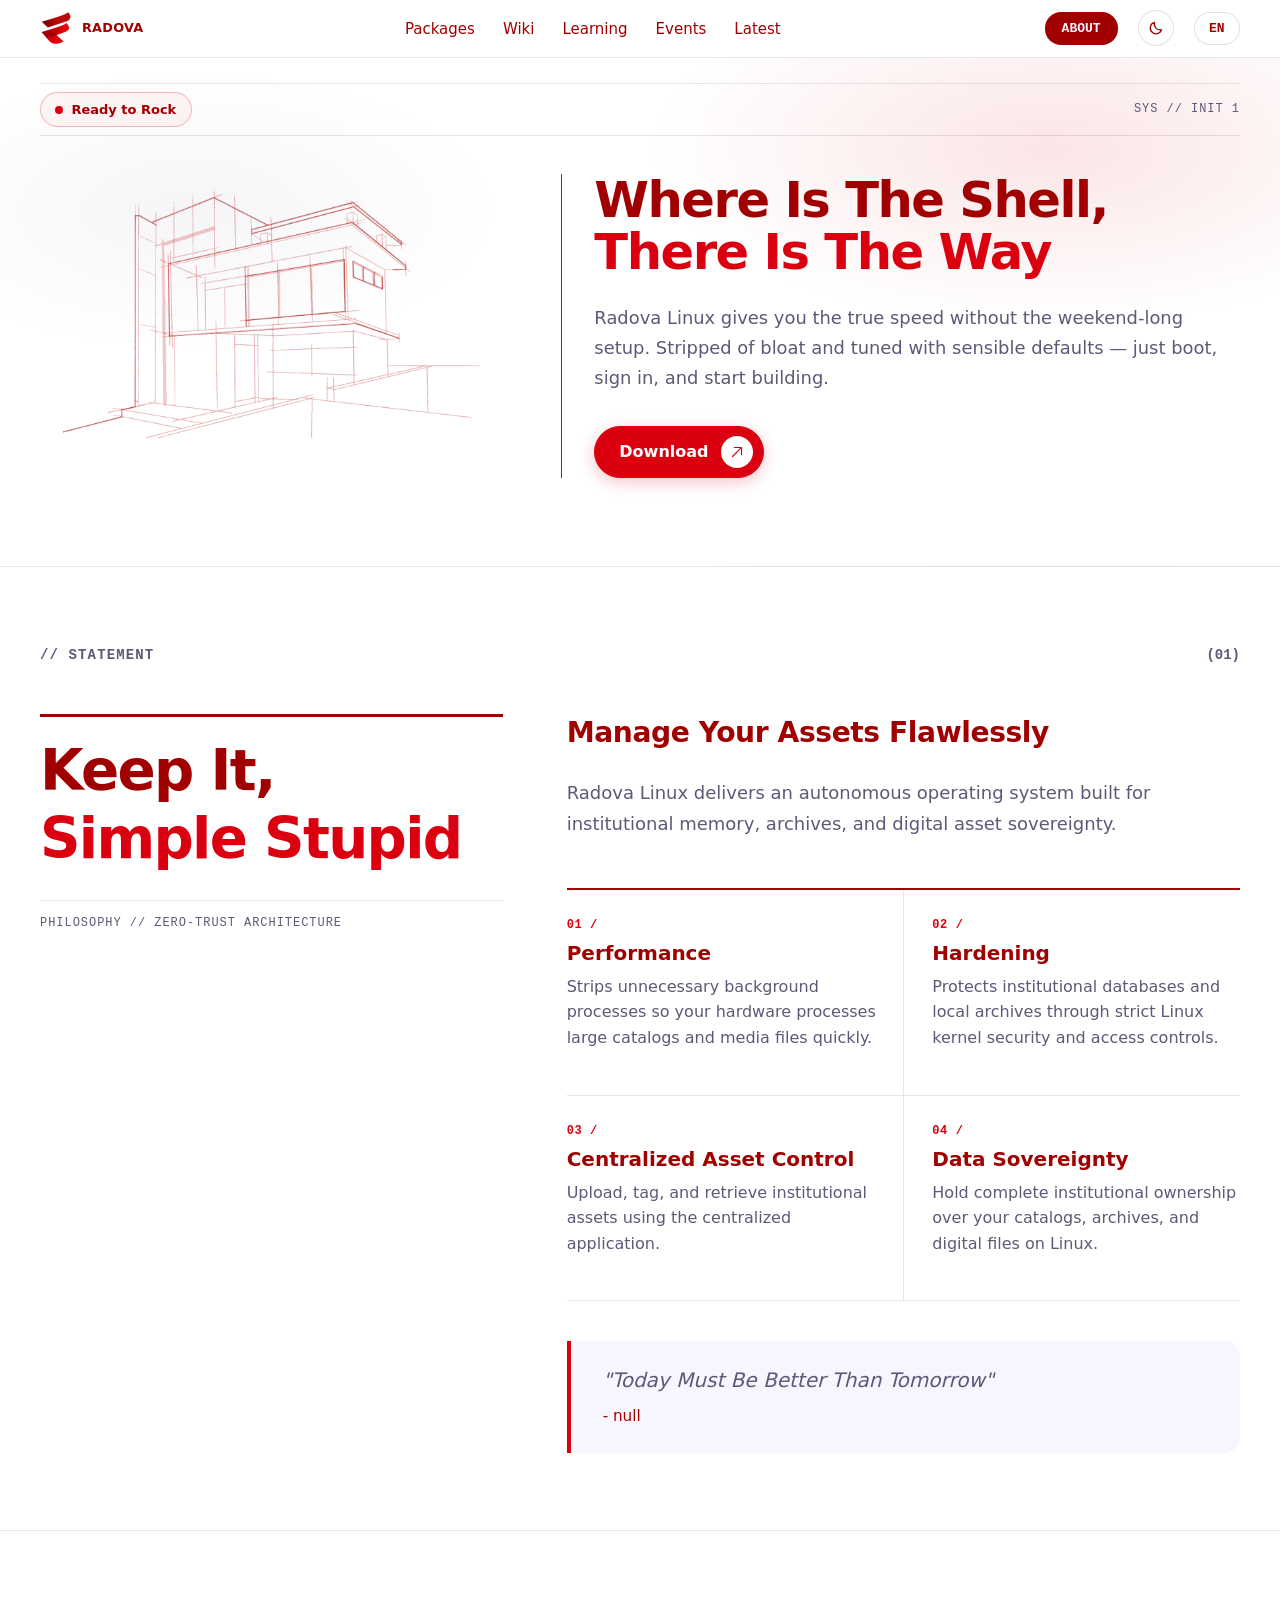
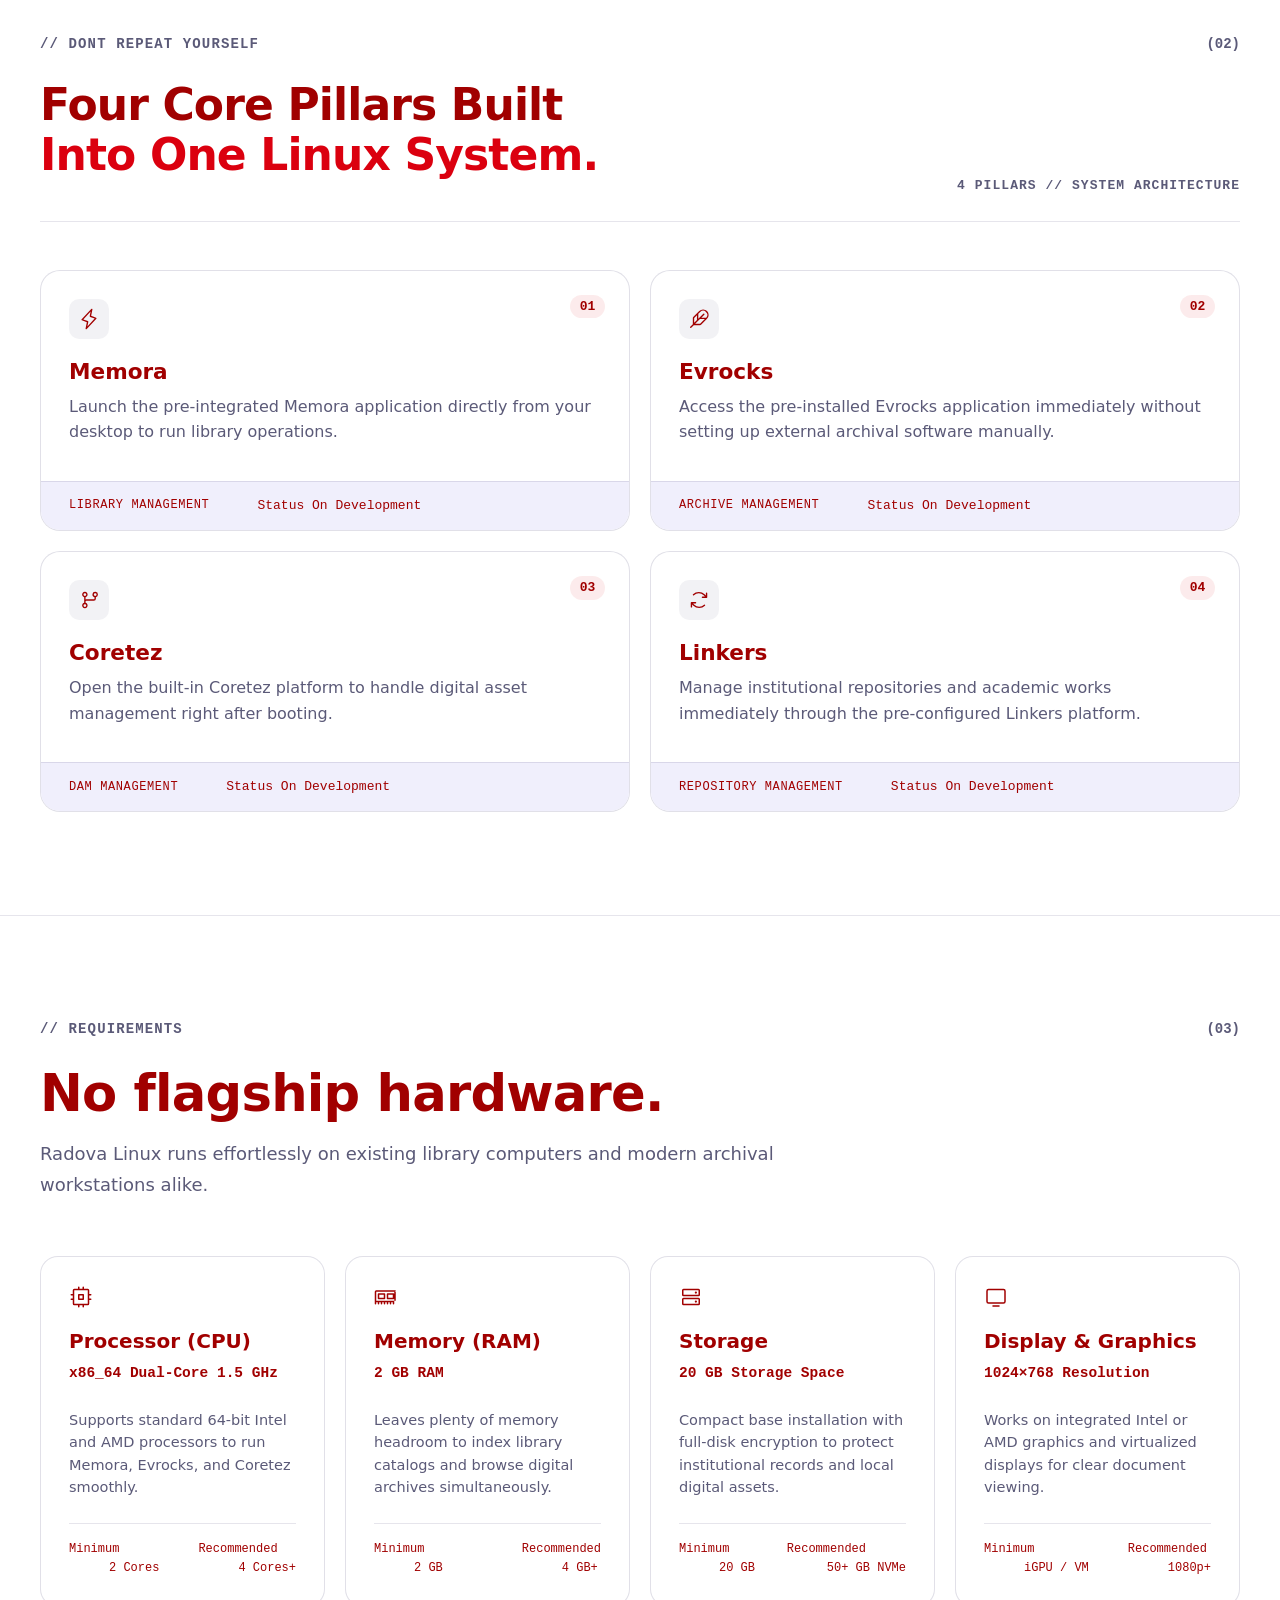
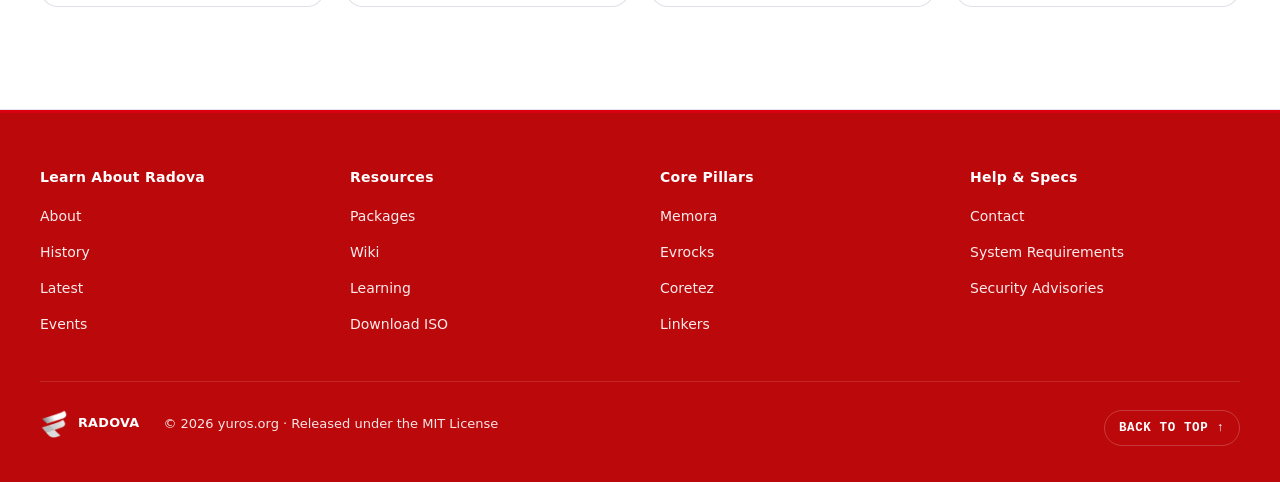
==== commit a48a98c7: "update" ====
--- a/index.html
+++ b/index.html
@@ -4,40 +4,43 @@
   <meta charset="UTF-8">
   <meta name="viewport" content="width=device-width, initial-scale=1.0">
   <meta name="color-scheme" content="light">
+  <script>try{if(localStorage.getItem("radova-theme")==="dark")document.documentElement.setAttribute("data-theme","dark")}catch(_){}</script>
   <title>Radova Linux — Centralized Information Management System.</title>
   <meta name="description" content="Radova Linux is a high-performance, hardened OS built for archives, libraries, museums, DAM, institutional repositories, education, healthcare, and classified data.">  <meta property="og:title" content="Radova Linux — Sovereign OS for Institutional Memory & Classified Data">
   <meta property="og:description" content="A high-performance, security-hardened Linux operating system engineered for archives, libraries, museums, DAM, institutional repositories, education, healthcare, and classified information.">
   <link rel="canonical" href="https://radova.org/">
   <link rel="preload" as="image" type="image/webp" imagesrcset="assets/media/sketsa-rumah-800.webp 800w, assets/media/sketsa-rumah.webp 1920w" imagesizes="(max-width: 1023px) calc(100vw - 2rem), 42vw" fetchpriority="high">
   <link rel="icon" type="image/png" href="assets/media/logo.png">
-  <link rel="stylesheet" href="assets/css/home.bundle.css?v=5">
+  <style>:root{color-scheme:light;--font-heading:"Lato",system-ui,-apple-system,sans-serif;--font-body:"Roboto Variable",system-ui,-apple-system,sans-serif;--font-mono:ui-monospace,SFMono-Regular,Menlo,Consolas,monospace;--red-900:#A10000;--red-700:#BB080B;--red-600:#DB000F;--red-500:#FF0000;--navy-950:#0B0711;--navy-900:#0E0347;--navy-800:#150B52;--blue:#0035C6;--lavender:#F7F6FF;--white:#FFFFFF;--surface-page:#FFFFFF;--surface-card:#FFFFFF;--surface-subtle:#F7F6FF;--surface-dock:#F0EFFC;--surface-header:rgba(255,255,255,0.82);--text-primary:var(--red-900);--text-heading:var(--red-900);--text-muted:#5B5A78;--text-accent:var(--red-600);--border-line:rgba(14,3,71,0.10);--border-card:rgba(14,3,71,0.12);--container-max:100%;--pad-x:1rem;--pad-y:clamp(4rem,8vw,7rem)}:root[data-theme="dark"]{color-scheme:dark;--surface-page:#0B0711;--surface-card:#150B52;--surface-subtle:#150B52;--surface-dock:#0E0347;--surface-header:rgba(11,7,17,0.88);--text-primary:#FFFFFF;--text-heading:#FFFFFF;--text-muted:#C4C0D4;--text-accent:#DB000F;--border-line:rgba(196,192,212,0.18);--border-card:rgba(196,192,212,0.16)}*,*::before,*::after{box-sizing:border-box}html,body{max-width:100%;overflow-x:clip;margin:0;padding:0;background-color:var(--surface-page);color:var(--text-primary);font-family:var(--font-body);font-size:16px;line-height:1.6;-webkit-font-smoothing:antialiased}img{max-width:100%;height:auto}ul[class],ol[class],dl[class],figure,blockquote{margin:0;padding:0}ul[class],ol[class],ul[class] li,ol[class] li{list-style:none}p,h1,h2,h3,h4,dt,dd,article{min-width:0;overflow-wrap:break-word}h1,h2,h3,h4,h5,h6{font-family:var(--font-heading);color:var(--text-heading);margin:0 0 1rem;text-wrap:balance}h1{font-size:clamp(2.25rem,5vw,56px);font-weight:900;line-height:1.1;letter-spacing:-0.02em}h2{font-size:clamp(2rem,4vw,48px);font-weight:900;line-height:1.15;letter-spacing:-0.015em}h3{font-size:clamp(1.25rem,2.2vw,24px);font-weight:700;line-height:1.25}h1 span,h2 span{color:var(--text-accent)}p{font-family:var(--font-body);font-size:16px;line-height:1.65;color:var(--text-muted);margin:0 0 1rem}.lead{font-size:clamp(1.125rem,1.8vw,20px);line-height:1.6;color:var(--text-muted)}a{color:var(--text-heading);text-decoration:underline;text-underline-offset:0.2em}a:hover{color:var(--red-700)}:focus-visible{outline:2px solid var(--red-600);outline-offset:3px}.skip-link{position:absolute;top:-4rem;left:1rem;z-index:1000;padding:0.5rem 1rem;background:var(--red-900);color:var(--white);border-radius:999px;font-weight:600;text-decoration:none}.skip-link:focus{top:0.75rem}@media (min-width:576px){:root{--container-max:510px}}@media (min-width:768px){:root{--container-max:700px}}@media (min-width:1024px){:root{--container-max:950px}}@media (min-width:1280px){:root{--container-max:1200px}}@media (min-width:1536px){:root{--container-max:1450px}}.site-header,main>section,.site-footer{width:100%;padding-inline:max(var(--pad-x),calc((100% - var(--container-max))/2))}main>section{position:relative;padding-block:var(--pad-y);scroll-margin-top:5rem}body>main,main{margin:0;padding:0;counter-reset:section-counter}section[data-label]{counter-increment:section-counter}section[data-label]::before{content:"// " attr(data-label);display:block;font-family:var(--font-mono);font-size:14px;font-weight:600;text-transform:uppercase;letter-spacing:0.08em;color:var(--text-muted);margin-bottom:1.5rem}section[data-label]::after{content:"(" counter(section-counter,decimal-leading-zero) ")";position:absolute;top:var(--section-py,var(--pad-y));right:max(var(--pad-x),calc((100% - var(--container-max))/2));font-family:var(--font-mono);font-size:14px;font-weight:600;color:var(--text-muted);pointer-events:none}body>header.site-header,.site-header{position:sticky;top:0;z-index:100;min-height:48px;padding-block:0.65rem;gap:1.25rem;background:var(--surface-header);border-bottom:1px solid var(--border-line)}.brand-lockup{gap:0.625rem;flex-shrink:0}.brand-name{font-size:0.8rem;letter-spacing:0.02em;color:var(--text-heading)}.brand-lockup-light .brand-name{color:var(--white)}.header-menu{display:flex;align-items:center;justify-content:space-between;flex:1;gap:1.5rem;margin-left:1.5rem}.nav-list{gap:1.75rem}.nav-list a{font-family:var(--font-body);font-size:15px;font-weight:500;color:var(--text-heading)}.nav-list a:hover{color:var(--red-600)}.navbar{margin-left:auto}.nav-links{list-style:none}.nav-links li{list-style:none;margin:0;padding:0}nav.navbar li :where(a,[role="link"]){margin:0}.dropdown{display:inline-block}.dropdown-content{position:absolute;top:calc(100% + 18px);right:0;left:auto;background:var(--surface-card);min-width:250px;max-width:calc(100vw - 32px);border-radius:16px;box-shadow:0 16px 24px rgba(0,0,0,0.12);z-index:999;opacity:0;visibility:hidden;border:1px solid var(--border-card);overflow:hidden}.dropdown-content.active,.btn-navy.active~.dropdown-content,.dropdown:hover .dropdown-content,.dropdown:focus-within .dropdown-content{opacity:1;visibility:visible}.dropdown-content a,.dropdown-content button.d-content-back{display:flex;justify-content:space-between;align-items:center;gap:1rem;width:100%;margin:0;padding:1.1rem 1.5rem;background:transparent;color:var(--text-muted);font-family:var(--font-heading);font-weight:700;font-size:13px;text-transform:uppercase;letter-spacing:1px;text-decoration:none;text-align:left;border:none;border-bottom:1px solid var(--border-line);border-radius:0;cursor:pointer;white-space:nowrap}.dropdown-content :last-child{border-bottom:none}.dropdown-content a:hover,.dropdown-content a:focus,.dropdown-content button.d-content-back:hover,.dropdown-content button.d-content-back:focus{background-color:var(--red-600);color:var(--white)}.dropdown-content button.d-content-back{color:var(--text-heading)}.menu-arrow{position:absolute;top:100%;right:20px;width:0;height:0;border-left:10px solid transparent;border-right:10px solid transparent;border-bottom:10px solid var(--border-card);z-index:1000;display:none;margin-top:8px}.btn-navy.active+.menu-arrow,.dropdown:hover .menu-arrow,.dropdown:focus-within .menu-arrow{display:block}button.btn-theme{width:36px;height:36px;min-height:36px;margin:0 0 0 auto;border-radius:999px;border:1.5px solid var(--border-card);background:var(--surface-card);color:var(--text-heading);cursor:pointer}button.btn-theme:hover{border-color:var(--red-600);color:var(--red-600);background:var(--surface-subtle)}button.btn-lang{width:auto;background-color:var(--surface-card);border:1.5px solid var(--border-card);color:var(--text-heading);font-size:13px;padding:0.5rem 0.9rem;border-radius:16px;cursor:pointer;line-height:normal}button.btn-lang:hover{border-color:var(--red-600);color:var(--red-600);background-color:var(--surface-subtle)}button.btn-theme+button.btn-lang{margin-left:0}.nav-toggle{display:none;gap:5px;width:38px;height:38px;background:transparent;border:1px solid var(--border-line);border-radius:10px;cursor:pointer;flex-shrink:0}.nav-toggle:hover{background-color:rgba(14,3,71,0.05);border-color:var(--text-heading)}.nav-toggle span{display:block;width:18px;height:2px;background-color:var(--text-heading);border-radius:2px}.nav-toggle[aria-expanded="true"] span:nth-child(1){transform:translateY(7px) rotate(45deg)}.nav-toggle[aria-expanded="true"] span:nth-child(2){opacity:0}.nav-toggle[aria-expanded="true"] span:nth-child(3){transform:translateY(-7px) rotate(-45deg)}@media (min-width:768px){.header-menu{display:flex;align-items:center;flex:1;gap:2.9rem}.header-menu>nav:first-child{margin-inline:auto}.header-menu .navbar,button.btn-theme{margin-left:0}}@media (max-width:767px){.site-header{z-index:1000;flex-wrap:nowrap;background:var(--surface-page)}.nav-toggle{display:inline-flex;position:relative;z-index:1002}button.btn-lang{padding:0.45rem 0.75rem;position:relative;z-index:1002}.header-menu{display:none;position:fixed;inset:0;top:58px;z-index:999;flex-direction:column;align-items:stretch;justify-content:flex-start;width:100%;height:calc(100dvh - 58px);margin-left:0;padding:0.75rem var(--pad-x) 2rem;background:var(--surface-page);border-top:1px solid var(--border-line);overflow-y:auto;gap:0.125rem}.header-menu.is-open{display:flex}.header-menu nav,.header-menu ul,.header-menu li{display:block;width:100%;margin:0;padding:0}.nav-list,.dropdown-content{display:flex;flex-direction:column;align-items:stretch;gap:0.125rem}.navbar{margin:0;padding:0;border-top:none}.navbar .btn-navy,.dropdown-content button.d-content-back,.menu-arrow,.dropdown:hover .menu-arrow,.dropdown:focus-within .menu-arrow{display:none}.dropdown-content{position:static;opacity:1;visibility:visible;transform:none;min-width:100%;max-width:100%;border:none;border-radius:0;box-shadow:none;background:transparent}.nav-list a,.dropdown-content a{display:flex;align-items:center;justify-content:flex-start;width:100%;margin:0;padding:0.55rem 0.75rem;color:var(--text-heading);font-family:var(--font-body);font-size:15.5px;font-weight:700;line-height:1.3;text-transform:none;letter-spacing:0;border:none;border-radius:10px}.nav-list a:hover,.nav-list a:focus,.dropdown-content a:hover,.dropdown-content a:focus{background-color:rgba(219,0,15,0.08);color:var(--red-600);border-radius:10px}}:root[data-theme="dark"] .dropdown-content{box-shadow:0 16px 36px rgba(0,0,0,0.45)}:root[data-theme="dark"] .dropdown-content a,:root[data-theme="dark"] .dropdown-content button.d-content-back{color:#FFFFFF}:root[data-theme="dark"] .dropdown-content a:hover,:root[data-theme="dark"] .dropdown-content button.d-content-back:hover,:root[data-theme="dark"] button.btn-theme:hover,:root[data-theme="dark"] button.btn-lang:hover{background-color:var(--navy-900);color:#FFFFFF}a.btn,button.btn{text-decoration:none;cursor:pointer;user-select:none}.btn{display:inline-flex;align-items:center;justify-content:center;width:auto;margin:0;height:48px;padding:0 1.5rem;border-radius:9999px;font-family:var(--font-body);font-size:16px;font-weight:500;line-height:1;white-space:nowrap;border:1.5px solid transparent}.btn-lg{height:52px;padding-inline:1.5rem;font-size:16px;font-weight:600}.btn-primary{background-color:var(--red-600);border-color:var(--red-600);color:var(--white);box-shadow:0 4px 16px rgba(219,0,15,0.24)}.btn-primary:hover{background-color:var(--red-700);border-color:var(--red-700);color:var(--white)}.btn-primary:active{background-color:var(--red-900);border-color:var(--red-900)}.btn-navy{display:inline-block;width:auto;margin:0;padding:0.5rem 1rem;background-color:var(--red-900);border:1px solid transparent;color:var(--lavender);font-size:13px;line-height:normal;border-radius:16px;cursor:pointer}.btn-navy:hover{background-color:rgba(14,3,71,0.05);color:var(--red-900)}.btn-navy.active{background-color:var(--red-900);color:var(--white)}.btn-arrow{padding-inline:1.5rem 0.625rem;gap:0.75rem}.btn-arrow::after{content:"";display:inline-block;width:32px;height:32px;border-radius:50%;flex-shrink:0;background:var(--white)}:root[data-theme="dark"] .btn-navy{background-color:var(--navy-800);border-color:rgba(196,192,212,0.28);color:var(--white)}:root[data-theme="dark"] .btn-navy:hover{background-color:var(--red-600);border-color:var(--red-600);color:var(--white)}.hero{background:radial-gradient(45% 50% at 82% 18%,rgba(219,0,15,0.10),transparent 70%),radial-gradient(35% 40% at 15% 30%,rgba(14,3,71,0.04),transparent 70%),var(--surface-page);padding-top:clamp(1rem,2vw,1.75rem);padding-bottom:clamp(3.5rem,7vw,5.5rem);border-bottom:1px solid var(--border-line)}.hero-spec-strip{border-top:1px solid var(--border-line);border-bottom:1px solid var(--border-line);padding-block:0.5rem;margin-bottom:clamp(1.5rem,3vw,2.5rem);gap:1rem}.hero-spec-strip::after{content:attr(data-sys);font-family:var(--font-mono);font-size:12px;color:var(--text-muted);text-transform:uppercase;letter-spacing:0.08em}.hero-chip{gap:0.5rem;padding:0.35rem 0.9rem;border-radius:999px;border:1px solid rgba(219,0,15,0.25);background:rgba(219,0,15,0.04);color:var(--text-heading);font-size:13px}.hero-chip::before{content:"";width:8px;height:8px;border-radius:50%;background:var(--red-600);flex-shrink:0}.hero-split{grid-template-columns:1fr;gap:2rem}.hero-split h1{font-family:var(--font-heading);font-size:clamp(1.85rem,4.8vw,3.25rem);font-weight:900;line-height:1.05;letter-spacing:-0.03em;color:var(--text-heading);margin:0 0 1.5rem;text-transform:capitalize}.hero-split h1 span{color:var(--text-accent)}.hero-lead{font-size:clamp(1rem,1.4vw,1.125rem);line-height:1.7;color:var(--text-muted);margin:0 0 2rem;max-width:60ch}.hero-actions{gap:1rem}@media (min-width:1024px){.hero-split{grid-template-columns:repeat(12,1fr);gap:clamp(2rem,4vw,3.5rem);align-items:start}.hero-split-left{grid-column:1/6}.hero-split-right{grid-column:6/13;border-left:1px solid var(--red-600);padding-left:clamp(1.5rem,2.5vw,2.5rem)}}@media (min-width:1280px){.hero-split h1{font-size:3.1rem}}@media (min-width:1536px){.hero-split{gap:4rem}.hero-split h1{font-size:3.5rem}.hero-split-right{padding-left:3rem}}:root[data-theme="dark"] .hero{background:radial-gradient(46% 52% at 82% 18%,rgba(219,0,15,0.16),transparent 72%),radial-gradient(38% 46% at 15% 32%,rgba(21,11,82,0.45),transparent 72%),var(--surface-page)}:root[data-theme="dark"] .hero-chip{background-color:rgba(219,0,15,0.14);border-color:rgba(219,0,15,0.45);color:var(--white)}.hero-split-left img{display:block;width:100%;aspect-ratio:16/9}#manifesto{--section-py:clamp(3.5rem,6vw,5.5rem);border-bottom:1px solid var(--border-line);padding-block:var(--section-py)}#manifesto::before{margin-bottom:3rem}.manifesto-grid{grid-template-columns:1fr;gap:3rem}.manifesto-col-left{border-top:3px solid var(--red-900);padding-top:1.5rem}.manifesto-title{font-size:clamp(2.25rem,4.4vw,3.75rem);line-height:1.05;letter-spacing:-0.03em;text-transform:capitalize}.manifesto-title span{display:block;color:var(--text-accent);margin-top:0.15em}.manifesto-title::after{content:"PHILOSOPHY // ZERO-TRUST ARCHITECTURE";display:block;margin-top:2rem;font-family:var(--font-mono);font-size:12px;font-weight:400;letter-spacing:0.08em;color:var(--text-muted);padding-top:1rem;border-top:1px solid var(--border-line)}.manifesto-lead{font-size:clamp(1.375rem,2.2vw,2rem);line-height:1.38;margin-bottom:1.5rem;letter-spacing:-0.015em;text-transform:capitalize}.manifesto-deep{font-size:1.125rem;line-height:1.75;margin-bottom:3rem;max-width:62ch}.swiss-ledger{grid-template-columns:1fr;border-top:2px solid var(--red-900);border-bottom:1px solid var(--border-line)}article.ledger-item,.ledger-item{border-radius:0;background:transparent;box-shadow:none;border:0;padding:1.75rem 1.5rem 1.75rem 0}.ledger-item h3{font-size:1.25rem;line-height:1.3;margin:0 0 0.5rem}.ledger-item h3::before{content:attr(data-index);font-family:var(--font-mono);font-size:12px;font-weight:700;color:var(--text-accent);display:block;margin-bottom:0.4rem;letter-spacing:0.05em}.ledger-item:nth-child(1) h3::before{content:"01 /"}.ledger-item:nth-child(2) h3::before{content:"02 /"}.ledger-item:nth-child(3) h3::before{content:"03 /"}.ledger-item:nth-child(4) h3::before{content:"04 /"}.ledger-item p{font-size:1rem;line-height:1.6;text-align:left}.manifesto-quote{margin-top:2.5rem;background:var(--surface-subtle);border-left:4px solid var(--red-600);padding:1.5rem 2rem;border-radius:0 16px 16px 0}.manifesto-quote p{font-size:1.25rem;font-style:italic;line-height:1.5;margin-bottom:0.5rem;text-transform:capitalize}.manifesto-quote cite{font-family:var(--font-body);font-size:0.95rem;font-style:normal;font-weight:500}@media (max-width:767px){article.ledger-item:not(:first-child),.ledger-item:not(:first-child){border-top:1px solid var(--border-line)}}@media (min-width:768px){.swiss-ledger{grid-template-columns:repeat(2,1fr)}article.ledger-item:nth-child(2n),.ledger-item:nth-child(2n){border-left:1px solid var(--border-line);padding-left:1.75rem;padding-right:0}article.ledger-item:nth-child(n+3),.ledger-item:nth-child(n+3){border-top:1px solid var(--border-line)}}@media (min-width:1024px){.manifesto-grid{grid-template-columns:repeat(12,1fr);gap:clamp(2rem,5vw,4rem);align-items:start}.manifesto-col-left{grid-column:1/6;position:sticky;top:6.5rem}.manifesto-col-right{grid-column:6/13}}@media (min-width:1536px){.manifesto-grid{gap:4.5rem}}:root[data-theme="dark"] .manifesto-col-left,:root[data-theme="dark"] .swiss-ledger{border-top-color:var(--red-600)}:root[data-theme="dark"] .manifesto-quote{border:1px solid var(--border-card);border-left:3px solid var(--red-600)}.d-flex{display:flex}.d-inline-flex{display:inline-flex}.d-grid{display:grid}.d-block{display:block}.flex-col{flex-direction:column}.flex-wrap{flex-wrap:wrap}.items-center{align-items:center}.justify-between{justify-content:space-between}.justify-center{justify-content:center}.m-0{margin:0}.p-0{padding:0}.rel{position:relative}.w-full{width:100%}.shrink-0{flex-shrink:0}.min-w-0{min-width:0}.font-heading{font-family:var(--font-heading)}.font-mono{font-family:var(--font-mono)}.fw-700{font-weight:700}.fw-900{font-weight:900}.uppercase{text-transform:uppercase}.no-underline{text-decoration:none}.text-heading{color:var(--text-heading)}.text-muted{color:var(--text-muted)}.bg-page{background:var(--surface-page)}</style>
+  <link rel="stylesheet" href="assets/css/home-below.css?v=8" media="print" onload="this.media='all'">
+  <link rel="stylesheet" href="assets/css/fonts.css" media="print" onload="this.media='all'">
   <meta name="htmx-config" content='{"allowEval":false,"allowScriptTags":false,"selfRequestsOnly":true,"includeIndicatorStyles":false}'>
 </head>
 <body>
 
   <a class="skip-link" href="#main" data-i18n="skip">Skip to content</a>
 
-<header class="site-header">
-  <span class="brand-lockup">
+<header class="site-header d-flex items-center justify-between w-full">
+  <span class="brand-lockup d-inline-flex items-center no-underline">
     <img src="assets/media/logo-64.webp" alt="Radova Logo" width="32" height="32" decoding="async">
-    <span class="brand-name">RADOVA</span>
+    <span class="brand-name font-heading fw-900 uppercase">RADOVA</span>
   </span>
 
   <div id="primary-nav" class="header-menu">
     <nav aria-label="Primary navigation">
-      <ul class="nav-list">
-        <li><a target="_blank" href="https://packer.radova.org" data-i18n="nav.packages">Packages</a></li>
-        <li><a target="_blank" href="https://wiki.radova.org" data-i18n="nav.wiki">Wiki</a></li>
-        <li><a href="https://radova.org/learns" data-i18n="nav.learning">Learning</a></li>
-        <li><a href="https://radova.org/events" data-i18n="nav.events">Events</a></li>
-        <li><a href="https://radova.org/latest/" data-i18n="nav.latest">Latest</a></li>
+      <ul class="nav-list d-flex items-center flex-wrap">
+        <li><a class="no-underline" target="_blank" href="https://packer.radova.org" data-i18n="nav.packages">Packages</a></li>
+        <li><a class="no-underline" target="_blank" href="https://wiki.radova.org" data-i18n="nav.wiki">Wiki</a></li>
+        <li><a class="no-underline" href="https://radova.org/learns" data-i18n="nav.learning">Learning</a></li>
+        <li><a class="no-underline" href="https://radova.org/events" data-i18n="nav.events">Events</a></li>
+        <li><a class="no-underline" href="https://radova.org/latest/" data-i18n="nav.latest">Latest</a></li>
       </ul>
     </nav>
 
     <nav class="navbar" aria-label="About menu">
-      <ul class="nav-links">
-        <li class="dropdown">
-          <a id="about-menu-btn" href="#" class="btn-navy" aria-haspopup="true" aria-expanded="false" data-i18n="nav.about">About</a>
+      <ul class="nav-links d-flex m-0 p-0">
+        <li class="dropdown rel">
+          <a id="about-menu-btn" href="#" class="btn-navy font-mono fw-700 uppercase no-underline" aria-haspopup="true" aria-expanded="false" data-i18n="nav.about">About</a>
           <div class="menu-arrow" aria-hidden="true"></div>
           <div class="dropdown-content" role="menu">
             <a class="d-content-h" href="https://radova.org/about/" role="menuitem" data-i18n="nav.about">About</a>
@@ -50,15 +53,15 @@
     </nav>
   </div>
 
-  <button type="button" id="theme-toggle" class="btn-theme" aria-label="Switch to dark mode" aria-pressed="false" title="Switch to dark mode">
+  <button type="button" id="theme-toggle" class="btn-theme d-inline-flex items-center justify-center m-0 p-0 shrink-0" aria-label="Switch to dark mode" aria-pressed="false" title="Switch to dark mode">
     <svg width="16" height="16" viewBox="0 0 256 256" fill="none" stroke="currentColor" stroke-width="20" stroke-linecap="round" stroke-linejoin="round" aria-hidden="true"><path d="M216.7 152.6A91.9 91.9 0 0 1 103.4 39.3a92 92 0 1 0 113.3 113.3Z"/></svg>
   </button>
 
-  <button type="button" id="lang-toggle" class="btn-lang" aria-label="Switch language to Indonesian">EN</button>
+  <button type="button" id="lang-toggle" class="btn-lang d-inline-flex items-center justify-center m-0 shrink-0 font-mono fw-700 uppercase" aria-label="Switch language to Indonesian">EN</button>
 
   <button
     type="button"
-    class="nav-toggle"
+    class="nav-toggle flex-col items-center justify-center m-0 p-0"
     aria-label="Buka menu navigasi"
     aria-controls="primary-nav"
     aria-expanded="false"
@@ -70,55 +73,55 @@
 </header>
   <main id="main" tabindex="-1">
 
-    <section id="hero" class="hero" aria-labelledby="hero-title">
-      <div class="hero-spec-strip" data-sys="SYS // INIT 1 ">
-        <p class="hero-chip" data-i18n="hero.chip">Ready to Rock</p>
+    <section id="hero" class="hero rel" aria-labelledby="hero-title">
+      <div class="hero-spec-strip d-flex items-center justify-between flex-wrap" data-sys="SYS // INIT 1 ">
+        <p class="hero-chip d-inline-flex items-center fw-700 m-0" data-i18n="hero.chip">Ready to Rock</p>
       </div>
 
       
 
-      <div class="hero-split">
-        <div class="hero-split-left">
+      <div class="hero-split d-grid">
+        <div class="hero-split-left min-w-0">
           <figure>
             <img src="assets/media/sketsa-rumah.webp" srcset="assets/media/sketsa-rumah-800.webp 800w, assets/media/sketsa-rumah.webp 1920w" sizes="(max-width: 1023px) calc(100vw - 2rem), 42vw" alt="Assentor OS" width="1920" height="1080" fetchpriority="high">
           </figure>
         </div>
 
-        <div class="hero-split-right">
+        <div class="hero-split-right min-w-0">
           <h1 id="hero-title" data-i18n-prefix="hero.title1">Where is the shell, <br><span data-i18n="hero.title2">there is the way</span></h1>
           <p class="lead hero-lead" data-i18n="hero.lead">Radova Linux gives you the true speed without the weekend-long setup. Stripped of bloat and tuned with sensible defaults — just boot, sign in, and start building.</p>
 
-          <p class="hero-actions">
-            <a href="https://sourceforge.net/projects/memora/files/radova-linux-2026.11.06-x86_64.iso/download" class="btn btn-lg btn-primary btn-arrow" data-i18n="hero.download">Download</a>
+          <p class="hero-actions d-flex items-center flex-wrap m-0">
+            <a href="https://sourceforge.net/projects/memora/files/radova-linux-2026.11.06-x86_64.iso/download" class="btn btn-lg btn-primary btn-arrow d-inline-flex items-center justify-center" data-i18n="hero.download">Download</a>
           </p>
         </div>
       </div>
     </section>
 
-    <section id="manifesto" data-label="statement" aria-labelledby="manifesto-title">
-      <div class="manifesto-grid">
+    <section id="manifesto" data-label="statement" aria-labelledby="manifesto-title" class=\"bg-page\">
+      <div class="manifesto-grid d-grid">
         <div class="manifesto-col-left">
-          <h2 id="manifesto-title" class="manifesto-title" data-i18n-prefix="manifesto.title1">Keep it, <br><span data-i18n="manifesto.title2">simple stupid</span></h2>
+          <h2 id="manifesto-title" class="manifesto-title font-heading fw-900 text-heading m-0" data-i18n-prefix="manifesto.title1">Keep it, <br><span data-i18n="manifesto.title2">simple stupid</span></h2>
         </div>
 
         <div class="manifesto-col-right">
-          <p class="manifesto-lead" data-i18n="manifesto.lead">Manage your assets flawlessly</p>
-          <p class="manifesto-deep" data-i18n="manifesto.deep">Radova Linux delivers an autonomous operating system built for institutional memory, archives, and digital asset sovereignty.</p>
-
-          <div class="swiss-ledger">
-            <article class="ledger-item" data-index="01 /">
+          <p class="manifesto-lead font-heading fw-700 text-heading" data-i18n="manifesto.lead">Manage your assets flawlessly</p>
+          <p class="manifesto-deep text-muted" data-i18n="manifesto.deep">Radova Linux delivers an autonomous operating system built for institutional memory, archives, and digital asset sovereignty.</p>
+
+          <div class="swiss-ledger d-grid">
+            <article class="ledger-item m-0 rel" data-index="01 /">
               <h3 data-i18n="manifesto.p1.title">Performance</h3>
               <p data-i18n="manifesto.p1.desc">Strips unnecessary background processes so your hardware processes large catalogs and media files quickly.</p>
             </article>
-            <article class="ledger-item" data-index="02 /">
+            <article class="ledger-item m-0 rel" data-index="02 /">
               <h3 data-i18n="manifesto.p2.title">Hardening</h3>
               <p data-i18n="manifesto.p2.desc">Protects institutional databases and local archives through strict Linux kernel security and access controls.</p>
             </article>
-            <article class="ledger-item" data-index="03 /">
+            <article class="ledger-item m-0 rel" data-index="03 /">
               <h3 data-i18n="manifesto.p3.title">Centralized Asset Control</h3>
               <p data-i18n="manifesto.p3.desc">Upload, tag, and retrieve institutional assets using the centralized application.</p>
             </article>
-            <article class="ledger-item" data-index="04 /">
+            <article class="ledger-item m-0 rel" data-index="04 /">
               <h3 data-i18n="manifesto.p4.title">Data Sovereignty</h3>
               <p data-i18n="manifesto.p4.desc">Hold complete institutional ownership over your catalogs, archives, and digital files on Linux.</p>
             </article>
@@ -132,117 +135,117 @@
       </div>
     </section>
 
-    <section id="fitur" data-label="DONT REPEAT YOURSELF" aria-labelledby="fitur-title">
-      <div class="fitur-head">
+    <section id="fitur" data-label="DONT REPEAT YOURSELF" aria-labelledby="fitur-title" class=\"bg-page\">
+      <div class="fitur-head items-end justify-between flex-wrap">
         <h2 id="fitur-title" data-i18n-prefix="fitur.title1">Four core Pillars built <span data-i18n="fitur.title2">into one Linux system.</span></h2>
-        <p class="fitur-head-meta" data-i18n="fitur.meta">4 PILLARS // SYSTEM ARCHITECTURE</p>
-      </div>
-
-      <div class="fitur-matrix">
+        <p class="fitur-head-meta font-mono text-muted uppercase m-0" data-i18n="fitur.meta">4 PILLARS // SYSTEM ARCHITECTURE</p>
+      </div>
+
+      <div class="fitur-matrix d-grid">
         <!-- KARTU B: 4 Kolom Baris 1 Kanan -->
-        <article class="fitur-card spec-card-interlock card-b" data-index="02">
-          <div class="card-zone-body">
-            <span class="card-index-pill" aria-hidden="true">01</span>
-            <span class="card-icon-wrap"><span class="icon-phosphor icon-lightning" aria-hidden="true"></span></span>
+        <article class="fitur-card spec-card-interlock card-b m-0 d-flex flex-col justify-between rel" data-index="02">
+          <div class="card-zone-body rel d-flex flex-col items-start">
+            <span class="card-index-pill font-mono fw-700" aria-hidden="true">01</span>
+            <span class="card-icon-wrap d-inline-flex items-center justify-center"><span class="icon-phosphor icon-lightning" aria-hidden="true"></span></span>
             <h3> Memora </h3>
             <p data-i18n="fitur.memora.desc">Launch the pre-integrated Memora application directly from your desktop to run library operations.</p>
           </div>
-          <div class="card-dock">
-            <dl class="mini-ui">
-              <div class="mini-row"><dt data-i18n="fitur.memora.dt">LIBRARY MANAGEMENT</dt><dd data-i18n="fitur.dev">Status On Development</dd></div>
+          <div class="card-dock mt-auto font-mono w-full">
+            <dl class="mini-ui d-flex flex-wrap justify-between">
+              <div class="mini-row d-inline-flex items-center"><dt data-i18n="fitur.memora.dt">LIBRARY MANAGEMENT</dt><dd data-i18n="fitur.dev">Status On Development</dd></div>
             </dl>
           </div>
         </article>
 
         <!-- KARTU C: 3 Kolom Baris 1 Kanan -->
-        <article class="fitur-card spec-card-interlock card-c" data-index="03">
-          <div class="card-zone-body">
-            <span class="card-index-pill" aria-hidden="true">02</span>
-            <span class="card-icon-wrap"><span class="icon-phosphor icon-feather" aria-hidden="true"></span></span>
+        <article class="fitur-card spec-card-interlock card-c m-0 d-flex flex-col justify-between rel" data-index="03">
+          <div class="card-zone-body rel d-flex flex-col items-start">
+            <span class="card-index-pill font-mono fw-700" aria-hidden="true">02</span>
+            <span class="card-icon-wrap d-inline-flex items-center justify-center"><span class="icon-phosphor icon-feather" aria-hidden="true"></span></span>
             <h3> Evrocks </h3>
             <p data-i18n="fitur.evrocks.desc">Access the pre-installed Evrocks application immediately without setting up external archival software manually.</p>
           </div>
-          <div class="card-dock">
-            <dl class="mini-ui">
-              <div class="mini-row"><dt data-i18n="fitur.evrocks.dt">ARCHIVE MANAGEMENT</dt><dd data-i18n="fitur.dev">Status On Development</dd></div>
+          <div class="card-dock mt-auto font-mono w-full">
+            <dl class="mini-ui d-flex flex-wrap justify-between">
+              <div class="mini-row d-inline-flex items-center"><dt data-i18n="fitur.evrocks.dt">ARCHIVE MANAGEMENT</dt><dd data-i18n="fitur.dev">Status On Development</dd></div>
             </dl>
           </div>
         </article>
 
         <!-- KARTU D: 3 Kolom Baris 2 Kanan -->
-        <article class="fitur-card spec-card-interlock card-d" data-index="04">
-          <div class="card-zone-body">
-            <span class="card-index-pill" aria-hidden="true">03</span>
-            <span class="card-icon-wrap"><span class="icon-phosphor icon-git-branch" aria-hidden="true"></span></span>
+        <article class="fitur-card spec-card-interlock card-d m-0 d-flex flex-col justify-between rel" data-index="04">
+          <div class="card-zone-body rel d-flex flex-col items-start">
+            <span class="card-index-pill font-mono fw-700" aria-hidden="true">03</span>
+            <span class="card-icon-wrap d-inline-flex items-center justify-center"><span class="icon-phosphor icon-git-branch" aria-hidden="true"></span></span>
             <h3> Coretez </h3>
             <p data-i18n="fitur.coretez.desc">Open the built-in Coretez platform to handle digital asset management right after booting.</p>
           </div>
-          <div class="card-dock">
-            <dl class="mini-ui">
-              <div class="mini-row"><dt data-i18n="fitur.coretez.dt">DAM MANAGEMENT</dt><dd data-i18n="fitur.dev">Status On Development</dd></div>
+          <div class="card-dock mt-auto font-mono w-full">
+            <dl class="mini-ui d-flex flex-wrap justify-between">
+              <div class="mini-row d-inline-flex items-center"><dt data-i18n="fitur.coretez.dt">DAM MANAGEMENT</dt><dd data-i18n="fitur.dev">Status On Development</dd></div>
             </dl>
           </div>
         </article>
 
         <!-- KARTU E: 4 Kolom Baris 2 Kanan -->
-        <article class="fitur-card spec-card-interlock card-e" data-index="05">
-          <div class="card-zone-body">
-            <span class="card-index-pill" aria-hidden="true">04</span>
-            <span class="card-icon-wrap"><span class="icon-phosphor icon-arrows-clockwise" aria-hidden="true"></span></span>
+        <article class="fitur-card spec-card-interlock card-e m-0 d-flex flex-col justify-between rel" data-index="05">
+          <div class="card-zone-body rel d-flex flex-col items-start">
+            <span class="card-index-pill font-mono fw-700" aria-hidden="true">04</span>
+            <span class="card-icon-wrap d-inline-flex items-center justify-center"><span class="icon-phosphor icon-arrows-clockwise" aria-hidden="true"></span></span>
             <h3> Linkers </h3>
             <p data-i18n="fitur.linkers.desc">Manage institutional repositories and academic works immediately through the pre-configured Linkers platform.</p>
           </div>
-          <div class="card-dock">
-            <dl class="mini-ui">
-              <div class="mini-row"><dt data-i18n="fitur.linkers.dt">REPOSITORY MANAGEMENT</dt><dd data-i18n="fitur.dev">Status On Development</dd></div>
+          <div class="card-dock mt-auto font-mono w-full">
+            <dl class="mini-ui d-flex flex-wrap justify-between">
+              <div class="mini-row d-inline-flex items-center"><dt data-i18n="fitur.linkers.dt">REPOSITORY MANAGEMENT</dt><dd data-i18n="fitur.dev">Status On Development</dd></div>
             </dl>
           </div>
         </article>
       </div>
     </section>
 
-    <section id="spesifikasi" data-label="Requirements" aria-labelledby="spesifikasi-title">
-      <h2 id="spesifikasi-title" class="section-center" data-i18n="specs.title">No flagship hardware.</h2>
-      <p class="lead section-lead" data-i18n="specs.lead">Radova Linux runs effortlessly on existing library computers and modern archival workstations alike.</p>
-
-      <div class="specs-grid">
-        <article class="spec-card" data-icon="cpu">
+    <section id="spesifikasi" data-label="Requirements" aria-labelledby="spesifikasi-title" class=\"bg-page\">
+      <h2 id="spesifikasi-title" class="section-center font-heading fw-900 text-heading" data-i18n="specs.title">No flagship hardware.</h2>
+      <p class="lead section-lead text-muted" data-i18n="specs.lead">Radova Linux runs effortlessly on existing library computers and modern archival workstations alike.</p>
+
+      <div class="specs-grid d-grid">
+        <article class="spec-card d-flex flex-col rel" data-icon="cpu">
           <h3 data-i18n="specs.cpu.title">Processor (CPU)</h3>
-          <p class="spec-val"><strong data-i18n="specs.cpu.val">x86_64 Dual-Core 1.5 GHz</strong></p>
+          <p class="spec-val font-mono"><strong data-i18n="specs.cpu.val">x86_64 Dual-Core 1.5 GHz</strong></p>
           <p data-i18n="specs.cpu.desc">Supports standard 64-bit Intel and AMD processors to run Memora, Evrocks, and Coretez smoothly.</p>
-          <dl class="mini-ui">
-            <div class="mini-row"><dt data-i18n="specs.min">Minimum</dt><dd data-i18n="specs.cpu.min">2 Cores</dd></div>
-            <div class="mini-row"><dt data-i18n="specs.rec">Recommended</dt><dd data-i18n="specs.cpu.rec">4 Cores+</dd></div>
+          <dl class="mini-ui d-flex flex-wrap justify-between mt-auto">
+            <div class="mini-row d-flex flex-col"><dt data-i18n="specs.min">Minimum</dt><dd data-i18n="specs.cpu.min">2 Cores</dd></div>
+            <div class="mini-row d-flex flex-col"><dt data-i18n="specs.rec">Recommended</dt><dd data-i18n="specs.cpu.rec">4 Cores+</dd></div>
           </dl>
         </article>
 
-        <article class="spec-card" data-icon="memory">
+        <article class="spec-card d-flex flex-col rel" data-icon="memory">
           <h3 data-i18n="specs.ram.title">Memory (RAM)</h3>
-          <p class="spec-val"><strong data-i18n="specs.ram.val">2 GB RAM</strong></p>
+          <p class="spec-val font-mono"><strong data-i18n="specs.ram.val">2 GB RAM</strong></p>
           <p data-i18n="specs.ram.desc">Leaves plenty of memory headroom to index library catalogs and browse digital archives simultaneously.</p>
-          <dl class="mini-ui">
-            <div class="mini-row"><dt data-i18n="specs.min">Minimum</dt><dd>2 GB</dd></div>
-            <div class="mini-row"><dt data-i18n="specs.rec">Recommended</dt><dd>4 GB+</dd></div>
+          <dl class="mini-ui d-flex flex-wrap justify-between mt-auto">
+            <div class="mini-row d-flex flex-col"><dt data-i18n="specs.min">Minimum</dt><dd>2 GB</dd></div>
+            <div class="mini-row d-flex flex-col"><dt data-i18n="specs.rec">Recommended</dt><dd>4 GB+</dd></div>
           </dl>
         </article>
 
-        <article class="spec-card" data-icon="hard-drives">
+        <article class="spec-card d-flex flex-col rel" data-icon="hard-drives">
           <h3 data-i18n="specs.disk.title">Storage</h3>
-          <p class="spec-val"><strong data-i18n="specs.disk.val">20 GB Storage Space</strong></p>
+          <p class="spec-val font-mono"><strong data-i18n="specs.disk.val">20 GB Storage Space</strong></p>
           <p data-i18n="specs.disk.desc">Compact base installation with full-disk encryption to protect institutional records and local digital assets.</p>
-          <dl class="mini-ui">
-            <div class="mini-row"><dt data-i18n="specs.min">Minimum</dt><dd>20 GB</dd></div>
-            <div class="mini-row"><dt data-i18n="specs.rec">Recommended</dt><dd>50+ GB NVMe</dd></div>
+          <dl class="mini-ui d-flex flex-wrap justify-between mt-auto">
+            <div class="mini-row d-flex flex-col"><dt data-i18n="specs.min">Minimum</dt><dd>20 GB</dd></div>
+            <div class="mini-row d-flex flex-col"><dt data-i18n="specs.rec">Recommended</dt><dd>50+ GB NVMe</dd></div>
           </dl>
         </article>
 
-        <article class="spec-card" data-icon="monitor">
+        <article class="spec-card d-flex flex-col rel" data-icon="monitor">
           <h3 data-i18n="specs.disp.title">Display & Graphics</h3>
-          <p class="spec-val"><strong data-i18n="specs.disp.val">1024×768 Resolution</strong></p>
+          <p class="spec-val font-mono"><strong data-i18n="specs.disp.val">1024×768 Resolution</strong></p>
           <p data-i18n="specs.disp.desc">Works on integrated Intel or AMD graphics and virtualized displays for clear document viewing.</p>
-          <dl class="mini-ui">
-            <div class="mini-row"><dt data-i18n="specs.min">Minimum</dt><dd>iGPU / VM</dd></div>
-            <div class="mini-row"><dt data-i18n="specs.rec">Recommended</dt><dd>1080p+</dd></div>
+          <dl class="mini-ui d-flex flex-wrap justify-between mt-auto">
+            <div class="mini-row d-flex flex-col"><dt data-i18n="specs.min">Minimum</dt><dd>iGPU / VM</dd></div>
+            <div class="mini-row d-flex flex-col"><dt data-i18n="specs.rec">Recommended</dt><dd>1080p+</dd></div>
           </dl>
         </article>
       </div>
@@ -250,61 +253,62 @@
 
   </main>
 
-  <footer class="site-footer">
-    <div class="footer-grid">
-      <nav class="footer-col" aria-label="Learn About Radova">
-        <h3 class="footer-heading" data-i18n="footer.col1">Learn About Radova</h3>
-        <ul class="footer-links">
-          <li><a href="https://radova.org/about/" hx-boost="false" data-i18n="nav.about">About</a></li>
-          <li><a href="https://radova.org/about/history" hx-boost="false" data-i18n="nav.history">History</a></li>
-          <li><a href="https://radova.org/latest/" hx-boost="false" data-i18n="nav.latest">Latest</a></li>
-          <li><a href="https://radova.org/events" hx-boost="false" data-i18n="nav.events">Events</a></li>
+  <footer class="site-footer w-full">
+    <div class="footer-grid d-grid">
+      <nav class="footer-col d-block" aria-label="Learn About Radova">
+        <h3 class="footer-heading font-heading fw-700 text-white" data-i18n="footer.col1">Learn About Radova</h3>
+        <ul class="footer-links d-flex flex-col m-0 p-0">
+          <li><a class="no-underline" href="https://radova.org/about/" hx-boost="false" data-i18n="nav.about">About</a></li>
+          <li><a class="no-underline" href="https://radova.org/about/history" hx-boost="false" data-i18n="nav.history">History</a></li>
+          <li><a class="no-underline" href="https://radova.org/latest/" hx-boost="false" data-i18n="nav.latest">Latest</a></li>
+          <li><a class="no-underline" href="https://radova.org/events" hx-boost="false" data-i18n="nav.events">Events</a></li>
         </ul>
       </nav>
 
-      <nav class="footer-col" aria-label="Resources">
-        <h3 class="footer-heading" data-i18n="footer.col2">Resources</h3>
-        <ul class="footer-links">
-          <li><a target="_blank" rel="noopener" href="https://packer.radova.org" data-i18n="nav.packages">Packages</a></li>
-          <li><a target="_blank" rel="noopener" href="https://wiki.radova.org" data-i18n="nav.wiki">Wiki</a></li>
-          <li><a href="https://radova.org/learns" hx-boost="false" data-i18n="nav.learning">Learning</a></li>
-          <li><a href="https://sourceforge.net/projects/memora/files/radova-linux-2026.11.06-x86_64.iso/download" hx-boost="false" data-i18n="footer.download">Download ISO</a></li>
+      <nav class="footer-col d-block" aria-label="Resources">
+        <h3 class="footer-heading font-heading fw-700 text-white" data-i18n="footer.col2">Resources</h3>
+        <ul class="footer-links d-flex flex-col m-0 p-0">
+          <li><a class="no-underline" target="_blank" rel="noopener" href="https://packer.radova.org" data-i18n="nav.packages">Packages</a></li>
+          <li><a class="no-underline" target="_blank" rel="noopener" href="https://wiki.radova.org" data-i18n="nav.wiki">Wiki</a></li>
+          <li><a class="no-underline" href="https://radova.org/learns" hx-boost="false" data-i18n="nav.learning">Learning</a></li>
+          <li><a class="no-underline" href="https://sourceforge.net/projects/memora/files/radova-linux-2026.11.06-x86_64.iso/download" hx-boost="false" data-i18n="footer.download">Download ISO</a></li>
         </ul>
       </nav>
 
-      <nav class="footer-col" aria-label="Core Pillars">
-        <h3 class="footer-heading" data-i18n="footer.col3">Core Pillars</h3>
-        <ul class="footer-links">
-          <li><a href="#fitur">Memora</a></li>
-          <li><a href="#fitur">Evrocks</a></li>
-          <li><a href="#fitur">Coretez</a></li>
-          <li><a href="#fitur">Linkers</a></li>
+      <nav class="footer-col d-block" aria-label="Core Pillars">
+        <h3 class="footer-heading font-heading fw-700 text-white" data-i18n="footer.col3">Core Pillars</h3>
+        <ul class="footer-links d-flex flex-col m-0 p-0">
+          <li><a class="no-underline" href="#fitur">Memora</a></li>
+          <li><a class="no-underline" href="#fitur">Evrocks</a></li>
+          <li><a class="no-underline" href="#fitur">Coretez</a></li>
+          <li><a class="no-underline" href="#fitur">Linkers</a></li>
         </ul>
       </nav>
 
-      <nav class="footer-col" aria-label="Help and Specs">
-        <h3 class="footer-heading" data-i18n="footer.col4">Help &amp; Specs</h3>
-        <ul class="footer-links">
-          <li><a href="https://radova.org/about/contact" hx-boost="false" data-i18n="nav.contact">Contact</a></li>
-          <li><a href="#spesifikasi" data-i18n="footer.specs">System Requirements</a></li>
-          <li><a href="https://radova.org/latest/security/" hx-boost="false" data-i18n="footer.security">Security Advisories</a></li>
+      <nav class="footer-col d-block" aria-label="Help and Specs">
+        <h3 class="footer-heading font-heading fw-700 text-white" data-i18n="footer.col4">Help &amp; Specs</h3>
+        <ul class="footer-links d-flex flex-col m-0 p-0">
+          <li><a class="no-underline" href="https://radova.org/about/contact" hx-boost="false" data-i18n="nav.contact">Contact</a></li>
+          <li><a class="no-underline" href="#spesifikasi" data-i18n="footer.specs">System Requirements</a></li>
+          <li><a class="no-underline" href="https://radova.org/latest/security/" hx-boost="false" data-i18n="footer.security">Security Advisories</a></li>
         </ul>
       </nav>
     </div>
 
-    <div class="footer-bottom">
-      <div class="footer-brand-bar">
-        <span class="brand-lockup brand-lockup-light">
+    <div class="footer-bottom d-flex flex-col items-start">
+      <div class="footer-brand-bar d-flex flex-wrap items-center">
+        <span class="brand-lockup brand-lockup-light d-inline-flex items-center no-underline">
           <img src="assets/media/logo-white-64.webp" alt="Radova Logo" width="28" height="28" loading="lazy" decoding="async">
-          <span class="brand-name">RADOVA</span>
+          <span class="brand-name font-heading fw-900 uppercase">RADOVA</span>
         </span>
-        <p class="footer-copy" data-i18n="footer.copy">© 2026 yuros.org · Released under the MIT License</p>
-      </div>
-
-      <a class="footer-top" href="#main" data-i18n="footer.top">Back to top ↑</a>
+        <p class="footer-copy m-0" data-i18n="footer.copy">© 2026 yuros.org · Released under the MIT License</p>
+      </div>
+
+      <a class="footer-top font-mono fw-700 uppercase no-underline" href="#main" data-i18n="footer.top">Back to top ↑</a>
     </div>
   </footer>
 
-  <script>(()=>{let l;const f=(e)=>{if(l)return;l=1;const c=document.createElement("link");c.rel="stylesheet";c.href="assets/css/fonts.css";document.head.appendChild(c);const j=document.createElement("script");j.src="assets/js/home.bundle.js?v=5";const t=e&&e.target&&e.target.closest&&e.target.closest("button,#about-menu-btn");if(t)j.onload=()=>t.click();document.body.appendChild(j);const s=document.createElement("script");s.src="assets/js/htmx.min.js";document.body.appendChild(s)};try{if(localStorage.getItem("radova-theme")==="dark"||localStorage.getItem("radova-lang")==="id")f()}catch(_){}["pointerdown","keydown","touchstart","scroll"].forEach(e=>addEventListener(e,f,{once:true,passive:true}))})();</script>
+  <script src="assets/js/home.bundle.js?v=5" defer></script>
+  <script src="assets/js/htmx.min.js" defer></script>
 </body>
 </html>
--- a/assets/css/home-below.css
+++ b/assets/css/home-below.css
@@ -0,0 +1 @@
+:root{--ic-arrow-red:url("data:image/svg+xml,%3Csvg%20xmlns%3D%22http%3A%2F%2Fwww.w3.org%2F2000%2Fsvg%22%20viewBox%3D%220%200%20256%20256%22%20fill%3D%22%23DB000F%22%3E%3Cpath%20d%3D%22M200%2C64V168a8%2C8%2C0%2C0%2C1-16%2C0V83.31L69.66%2C197.66a8%2C8%2C0%2C0%2C1-11.32-11.32L172.69%2C72H88a8%2C8%2C0%2C0%2C1%2C0-16H192A8%2C8%2C0%2C0%2C1%2C200%2C64Z%22%2F%3E%3C%2Fsvg%3E");--ic-arrows-clockwise:url("data:image/svg+xml,%3Csvg%20xmlns%3D%22http%3A%2F%2Fwww.w3.org%2F2000%2Fsvg%22%20viewBox%3D%220%200%20256%20256%22%20fill%3D%22currentColor%22%3E%3Cpath%20d%3D%22M224%2C48V96a8%2C8%2C0%2C0%2C1-8%2C8H168a8%2C8%2C0%2C0%2C1%2C0-16h28.69L182.06%2C73.37a79.56%2C79.56%2C0%2C0%2C0-56.13-23.43h-.45A79.52%2C79.52%2C0%2C0%2C0%2C69.59%2C72.71%2C8%2C8%2C0%2C0%2C1%2C58.41%2C61.27a96%2C96%2C0%2C0%2C1%2C135%2C.79L208%2C76.69V48a8%2C8%2C0%2C0%2C1%2C16%2C0ZM186.41%2C183.29a80%2C80%2C0%2C0%2C1-112.47-.66L59.31%2C168H88a8%2C8%2C0%2C0%2C0%2C0-16H40a8%2C8%2C0%2C0%2C0-8%2C8v48a8%2C8%2C0%2C0%2C0%2C16%2C0V179.31l14.63%2C14.63A95.43%2C95.43%2C0%2C0%2C0%2C130%2C222.06h.53a95.36%2C95.36%2C0%2C0%2C0%2C67.07-27.33%2C8%2C8%2C0%2C0%2C0-11.18-11.44Z%22%2F%3E%3C%2Fsvg%3E");--ic-cpu:url("data:image/svg+xml,%3Csvg%20xmlns%3D%22http%3A%2F%2Fwww.w3.org%2F2000%2Fsvg%22%20viewBox%3D%220%200%20256%20256%22%20fill%3D%22currentColor%22%3E%3Cpath%20d%3D%22M152%2C96H104a8%2C8%2C0%2C0%2C0-8%2C8v48a8%2C8%2C0%2C0%2C0%2C8%2C8h48a8%2C8%2C0%2C0%2C0%2C8-8V104A8%2C8%2C0%2C0%2C0%2C152%2C96Zm-8%2C48H112V112h32Zm88%2C0H216V112h16a8%2C8%2C0%2C0%2C0%2C0-16H216V56a16%2C16%2C0%2C0%2C0-16-16H160V24a8%2C8%2C0%2C0%2C0-16%2C0V40H112V24a8%2C8%2C0%2C0%2C0-16%2C0V40H56A16%2C16%2C0%2C0%2C0%2C40%2C56V96H24a8%2C8%2C0%2C0%2C0%2C0%2C16H40v32H24a8%2C8%2C0%2C0%2C0%2C0%2C16H40v40a16%2C16%2C0%2C0%2C0%2C16%2C16H96v16a8%2C8%2C0%2C0%2C0%2C16%2C0V216h32v16a8%2C8%2C0%2C0%2C0%2C16%2C0V216h40a16%2C16%2C0%2C0%2C0%2C16-16V160h16a8%2C8%2C0%2C0%2C0%2C0-16Zm-32%2C56H56V56H200v95.87s0%2C.09%2C0%2C.13%2C0%2C.09%2C0%2C.13V200Z%22%2F%3E%3C%2Fsvg%3E");--ic-feather:url("data:image/svg+xml,%3Csvg%20xmlns%3D%22http%3A%2F%2Fwww.w3.org%2F2000%2Fsvg%22%20viewBox%3D%220%200%20256%20256%22%20fill%3D%22currentColor%22%3E%3Cpath%20d%3D%22M221.28%2C34.75a64%2C64%2C0%2C0%2C0-90.49%2C0L60.69%2C104A15.9%2C15.9%2C0%2C0%2C0%2C56%2C115.31v73.38L26.34%2C218.34a8%2C8%2C0%2C0%2C0%2C11.32%2C11.32L67.32%2C200H140.7A15.92%2C15.92%2C0%2C0%2C0%2C152%2C195.32l0%2C0%2C69.23-70A64%2C64%2C0%2C0%2C0%2C221.28%2C34.75ZM142.07%2C46.06A48%2C48%2C0%2C0%2C1%2C211.79%2C112H155.33l34.35-34.34a8%2C8%2C0%2C0%2C0-11.32-11.32L120%2C124.69V67.87ZM72%2C115.35l32-31.67v57l-32%2C32ZM140.7%2C184H83.32l56-56h56.74Z%22%2F%3E%3C%2Fsvg%3E");--ic-git-branch:url("data:image/svg+xml,%3Csvg%20xmlns%3D%22http%3A%2F%2Fwww.w3.org%2F2000%2Fsvg%22%20viewBox%3D%220%200%20256%20256%22%20fill%3D%22currentColor%22%3E%3Cpath%20d%3D%22M232%2C64a32%2C32%2C0%2C1%2C0-40%2C31v17a8%2C8%2C0%2C0%2C1-8%2C8H96a23.84%2C23.84%2C0%2C0%2C0-8%2C1.38V95a32%2C32%2C0%2C1%2C0-16%2C0v66a32%2C32%2C0%2C1%2C0%2C16%2C0V144a8%2C8%2C0%2C0%2C1%2C8-8h88a24%2C24%2C0%2C0%2C0%2C24-24V95A32.06%2C32.06%2C0%2C0%2C0%2C232%2C64ZM64%2C64A16%2C16%2C0%2C1%2C1%2C80%2C80%2C16%2C16%2C0%2C0%2C1%2C64%2C64ZM96%2C192a16%2C16%2C0%2C1%2C1-16-16A16%2C16%2C0%2C0%2C1%2C96%2C192ZM200%2C80a16%2C16%2C0%2C1%2C1%2C16-16A16%2C16%2C0%2C0%2C1%2C200%2C80Z%22%2F%3E%3C%2Fsvg%3E");--ic-hard-drives:url("data:image/svg+xml,%3Csvg%20xmlns%3D%22http%3A%2F%2Fwww.w3.org%2F2000%2Fsvg%22%20viewBox%3D%220%200%20256%20256%22%20fill%3D%22currentColor%22%3E%3Cpath%20d%3D%22M208%2C136H48a16%2C16%2C0%2C0%2C0-16%2C16v48a16%2C16%2C0%2C0%2C0%2C16%2C16H208a16%2C16%2C0%2C0%2C0%2C16-16V152A16%2C16%2C0%2C0%2C0%2C208%2C136Zm0%2C64H48V152H208v48Zm0-160H48A16%2C16%2C0%2C0%2C0%2C32%2C56v48a16%2C16%2C0%2C0%2C0%2C16%2C16H208a16%2C16%2C0%2C0%2C0%2C16-16V56A16%2C16%2C0%2C0%2C0%2C208%2C40Zm0%2C64H48V56H208v48ZM192%2C80a12%2C12%2C0%2C1%2C1-12-12A12%2C12%2C0%2C0%2C1%2C192%2C80Zm0%2C96a12%2C12%2C0%2C1%2C1-12-12A12%2C12%2C0%2C0%2C1%2C192%2C176Z%22%2F%3E%3C%2Fsvg%3E");--ic-lightning:url("data:image/svg+xml,%3Csvg%20xmlns%3D%22http%3A%2F%2Fwww.w3.org%2F2000%2Fsvg%22%20viewBox%3D%220%200%20256%20256%22%20fill%3D%22currentColor%22%3E%3Cpath%20d%3D%22M215.79%2C118.17a8%2C8%2C0%2C0%2C0-5-5.66L153.18%2C90.9l14.66-73.33a8%2C8%2C0%2C0%2C0-13.69-7l-112%2C120a8%2C8%2C0%2C0%2C0%2C3%2C13l57.63%2C21.61L88.16%2C238.43a8%2C8%2C0%2C0%2C0%2C13.69%2C7l112-120A8%2C8%2C0%2C0%2C0%2C215.79%2C118.17ZM109.37%2C214l10.47-52.38a8%2C8%2C0%2C0%2C0-5-9.06L62%2C132.71l84.62-90.66L136.16%2C94.43a8%2C8%2C0%2C0%2C0%2C5%2C9.06l52.8%2C19.8Z%22%2F%3E%3C%2Fsvg%3E");--ic-memory:url("data:image/svg+xml,%3Csvg%20xmlns%3D%22http%3A%2F%2Fwww.w3.org%2F2000%2Fsvg%22%20viewBox%3D%220%200%20256%20256%22%20fill%3D%22currentColor%22%3E%3Cpath%20d%3D%22M232%2C56H24A16%2C16%2C0%2C0%2C0%2C8%2C72V200a8%2C8%2C0%2C0%2C0%2C16%2C0V184H40v16a8%2C8%2C0%2C0%2C0%2C16%2C0V184H72v16a8%2C8%2C0%2C0%2C0%2C16%2C0V184h16v16a8%2C8%2C0%2C0%2C0%2C16%2C0V184h16v16a8%2C8%2C0%2C0%2C0%2C16%2C0V184h16v16a8%2C8%2C0%2C0%2C0%2C16%2C0V184h16v16a8%2C8%2C0%2C0%2C0%2C16%2C0V72A16%2C16%2C0%2C0%2C0%2C232%2C56ZM24%2C72H232v96H24Zm88%2C80a8%2C8%2C0%2C0%2C0%2C8-8V96a8%2C8%2C0%2C0%2C0-8-8H48a8%2C8%2C0%2C0%2C0-8%2C8v48a8%2C8%2C0%2C0%2C0%2C8%2C8ZM56%2C104h48v32H56Zm88%2C48h64a8%2C8%2C0%2C0%2C0%2C8-8V96a8%2C8%2C0%2C0%2C0-8-8H144a8%2C8%2C0%2C0%2C0-8%2C8v48A8%2C8%2C0%2C0%2C0%2C144%2C152Zm8-48h48v32H152Z%22%2F%3E%3C%2Fsvg%3E");--ic-monitor:url("data:image/svg+xml,%3Csvg%20xmlns%3D%22http%3A%2F%2Fwww.w3.org%2F2000%2Fsvg%22%20viewBox%3D%220%200%20256%20256%22%20fill%3D%22currentColor%22%3E%3Cpath%20d%3D%22M208%2C40H48A24%2C24%2C0%2C0%2C0%2C24%2C64V176a24%2C24%2C0%2C0%2C0%2C24%2C24H208a24%2C24%2C0%2C0%2C0%2C24-24V64A24%2C24%2C0%2C0%2C0%2C208%2C40Zm8%2C136a8%2C8%2C0%2C0%2C1-8%2C8H48a8%2C8%2C0%2C0%2C1-8-8V64a8%2C8%2C0%2C0%2C1%2C8-8H208a8%2C8%2C0%2C0%2C1%2C8%2C8Zm-48%2C48a8%2C8%2C0%2C0%2C1-8%2C8H96a8%2C8%2C0%2C0%2C1%2C0-16h64A8%2C8%2C0%2C0%2C1%2C168%2C224Z%22%2F%3E%3C%2Fsvg%3E")}.btn-arrow::after{background:var(--white) var(--ic-arrow-red) center/18px 18px no-repeat}.card-icon-wrap{width:40px;height:40px;border-radius:10px;background:rgba(14,3,71,0.05);margin-bottom:1.25rem}.icon-phosphor{display:inline-block;width:22px;height:22px;background-color:var(--red-900)}.icon-lightning{-webkit-mask:var(--ic-lightning) center/contain no-repeat;mask:var(--ic-lightning) center/contain no-repeat}.icon-feather{-webkit-mask:var(--ic-feather) center/contain no-repeat;mask:var(--ic-feather) center/contain no-repeat}.icon-git-branch{-webkit-mask:var(--ic-git-branch) center/contain no-repeat;mask:var(--ic-git-branch) center/contain no-repeat}.icon-arrows-clockwise{-webkit-mask:var(--ic-arrows-clockwise) center/contain no-repeat;mask:var(--ic-arrows-clockwise) center/contain no-repeat}article.spec-card-interlock,.spec-card-interlock{margin:0;padding:0;background:var(--surface-card);border-radius:20px;border:1px solid var(--border-card);box-shadow:none;overflow:hidden}.card-zone-body{padding:1.75rem 1.75rem 1.25rem}.card-index-pill{font-size:13px;color:var(--red-900);background:rgba(219,0,15,0.08);padding:0.25rem 0.6rem;border-radius:99px;position:absolute;top:1.5rem;right:1.5rem;line-height:1.2}.card-zone-body h3{font-size:1.35rem;line-height:1.25;margin:0 0 0.5rem}.card-zone-body p{font-size:1rem;line-height:1.6}.card-dock{background:var(--surface-dock);border-top:1px solid var(--border-line);padding:0.85rem 1.75rem;font-size:13px;color:var(--text-heading)}.card-dock .mini-ui{gap:1rem;font-family:var(--font-mono)}.card-dock .mini-row{gap:0.5rem}.card-dock dt{font-size:12px;letter-spacing:0.05em}.card-dock dd{color:inherit}@media (hover:hover){.spec-card-interlock:hover{border-color:var(--red-600);box-shadow:0 10px 30px rgba(14,3,71,0.08);transform:translateY(-2px)}.spec-card-interlock:hover .card-dock{background:var(--red-900);color:var(--white)}.spec-card-interlock:hover .card-dock dt,.spec-card-interlock:hover .card-dock dd{color:var(--white)}}article.spec-card,.spec-card{margin:0;background:var(--surface-card);border:1px solid var(--border-card);border-radius:18px;padding:1.75rem;box-shadow:none}.spec-card:hover{border-color:var(--red-600);box-shadow:0 10px 28px rgba(14,3,71,0.06)}.spec-card::before{content:"";display:block;width:24px;height:24px;margin-bottom:1.25rem;background-color:var(--red-900);-webkit-mask:var(--ic-cpu) center/contain no-repeat;mask:var(--ic-cpu) center/contain no-repeat}.spec-card[data-icon="cpu"]::before{-webkit-mask-image:var(--ic-cpu);mask-image:var(--ic-cpu)}.spec-card[data-icon="memory"]::before{-webkit-mask-image:var(--ic-memory);mask-image:var(--ic-memory)}.spec-card[data-icon="hard-drives"]::before{-webkit-mask-image:var(--ic-hard-drives);mask-image:var(--ic-hard-drives)}.spec-card[data-icon="monitor"]::before{-webkit-mask-image:var(--ic-monitor);mask-image:var(--ic-monitor)}.spec-card h3{font-size:1.25rem;margin:0 0 0.5rem}.spec-val{font-size:14px;color:var(--text-heading);margin-bottom:0.75rem}.spec-card p{font-size:14.5px;line-height:1.55;margin:0 0 1.5rem}.spec-card .mini-ui{border-top:1px solid var(--border-line);padding-top:1rem;gap:0.75rem;font-family:var(--font-mono);font-size:12px}.spec-card dd{color:var(--text-heading)}:root[data-theme="dark"] .card-index-pill{background-color:rgba(219,0,15,0.18);color:var(--white)}:root[data-theme="dark"] .card-icon-wrap{background-color:var(--navy-900);border:1px solid var(--border-line)}:root[data-theme="dark"] .icon-phosphor,:root[data-theme="dark"] .spec-card::before{background-color:var(--lavender)}:root[data-theme="dark"] .spec-card-interlock:hover,:root[data-theme="dark"] .spec-card:hover{box-shadow:0 14px 34px rgba(0,0,0,0.45)}.site-footer{background:var(--red-700);border-top:3px solid var(--red-600);padding-block:3.5rem 2.25rem;color:rgba(255,255,255,0.92)}.footer-grid{grid-template-columns:1fr;gap:2.25rem 2rem;padding-bottom:2.75rem;border-bottom:1px solid rgba(255,255,255,0.12)}.footer-heading{font-size:14px;letter-spacing:0.02em;margin:0 0 1rem}nav.footer-col ul.footer-links,.footer-links{align-items:flex-start;gap:0.65rem;list-style:none}nav.footer-col ul.footer-links li,.footer-links li{margin:0;padding:0;list-style:none}.footer-links a{display:inline-block;margin:0;padding:0;color:rgba(255,255,255,0.92);font-size:14px;font-weight:400}.footer-links a:hover{color:var(--white);text-decoration:underline;text-underline-offset:4px}.footer-bottom{gap:1.25rem;padding-top:1.75rem}.footer-brand-bar{gap:0.75rem 1.5rem}.footer-copy{font-size:13px;color:rgba(255,255,255,0.90)}.footer-top{font-size:12.5px;letter-spacing:0.05em;color:#FFFFFF;padding:0.45rem 0.9rem;border:1px solid rgba(255,255,255,0.2);border-radius:999px}.footer-top:hover{color:var(--white);border-color:var(--red-600);background-color:rgba(219,0,15,0.16)}@media (min-width:576px){.footer-grid{grid-template-columns:repeat(2,1fr)}}@media (min-width:768px){.footer-bottom{flex-direction:row;align-items:center;justify-content:space-between}}@media (min-width:1024px){.footer-grid{grid-template-columns:repeat(4,1fr);gap:2.5rem}}@media (min-width:1536px){.footer-grid{gap:3rem}}:root[data-theme="dark"] .site-footer{background:linear-gradient(180deg,var(--navy-900) 0%,var(--navy-950) 100%);border-top-color:var(--red-600)}#fitur{border-bottom:1px solid var(--border-line)}.fitur-head{display:flex;gap:1.5rem;margin-bottom:3rem;padding-bottom:1.5rem;border-bottom:1px solid var(--border-line)}.fitur-head h2{text-align:left;font-size:clamp(2rem,3.8vw,2.75rem);line-height:1.15;letter-spacing:-0.02em;text-transform:capitalize}.fitur-head-meta{font-size:13px;font-weight:600;letter-spacing:0.08em}.fitur-matrix{grid-template-columns:1fr;gap:1.25rem}#spesifikasi{border-bottom:1px solid var(--border-line)}.section-center{text-align:left;font-size:clamp(2.25rem,4vw,3.25rem);line-height:1.15;margin-bottom:1rem}.section-lead{font-size:1.125rem;line-height:1.7;max-width:65ch;margin-bottom:3.5rem}.specs-grid{grid-template-columns:1fr;gap:1.25rem}@media (min-width:576px){.specs-grid{grid-template-columns:repeat(2,1fr)}}@media (min-width:768px){.fitur-head h2{max-width:70%}}@media (min-width:1024px){.fitur-matrix{grid-template-columns:repeat(2,1fr);align-items:stretch}.specs-grid{grid-template-columns:repeat(4,1fr)}}@media (min-width:1536px){.fitur-matrix,.specs-grid{gap:1.75rem}}.items-start{align-items:flex-start}.items-end{align-items:flex-end}.mt-auto{margin-top:auto}.text-white{color:var(--white)}
--- a/assets/css/fonts.css
+++ b/assets/css/fonts.css
@@ -0,0 +1 @@
+@font-face{font-family:"Lato";src:url("../fonts/lato-latin-700.woff2") format("woff2");font-weight:700;font-style:normal;font-display:swap}@font-face{font-family:"Lato";src:url("../fonts/lato-latin-900.woff2") format("woff2");font-weight:900;font-style:normal;font-display:swap}@font-face{font-family:"Roboto Variable";src:url("../fonts/roboto-latin-wght.woff2") format("woff2-variations");font-weight:400 700;font-style:normal;font-display:swap}
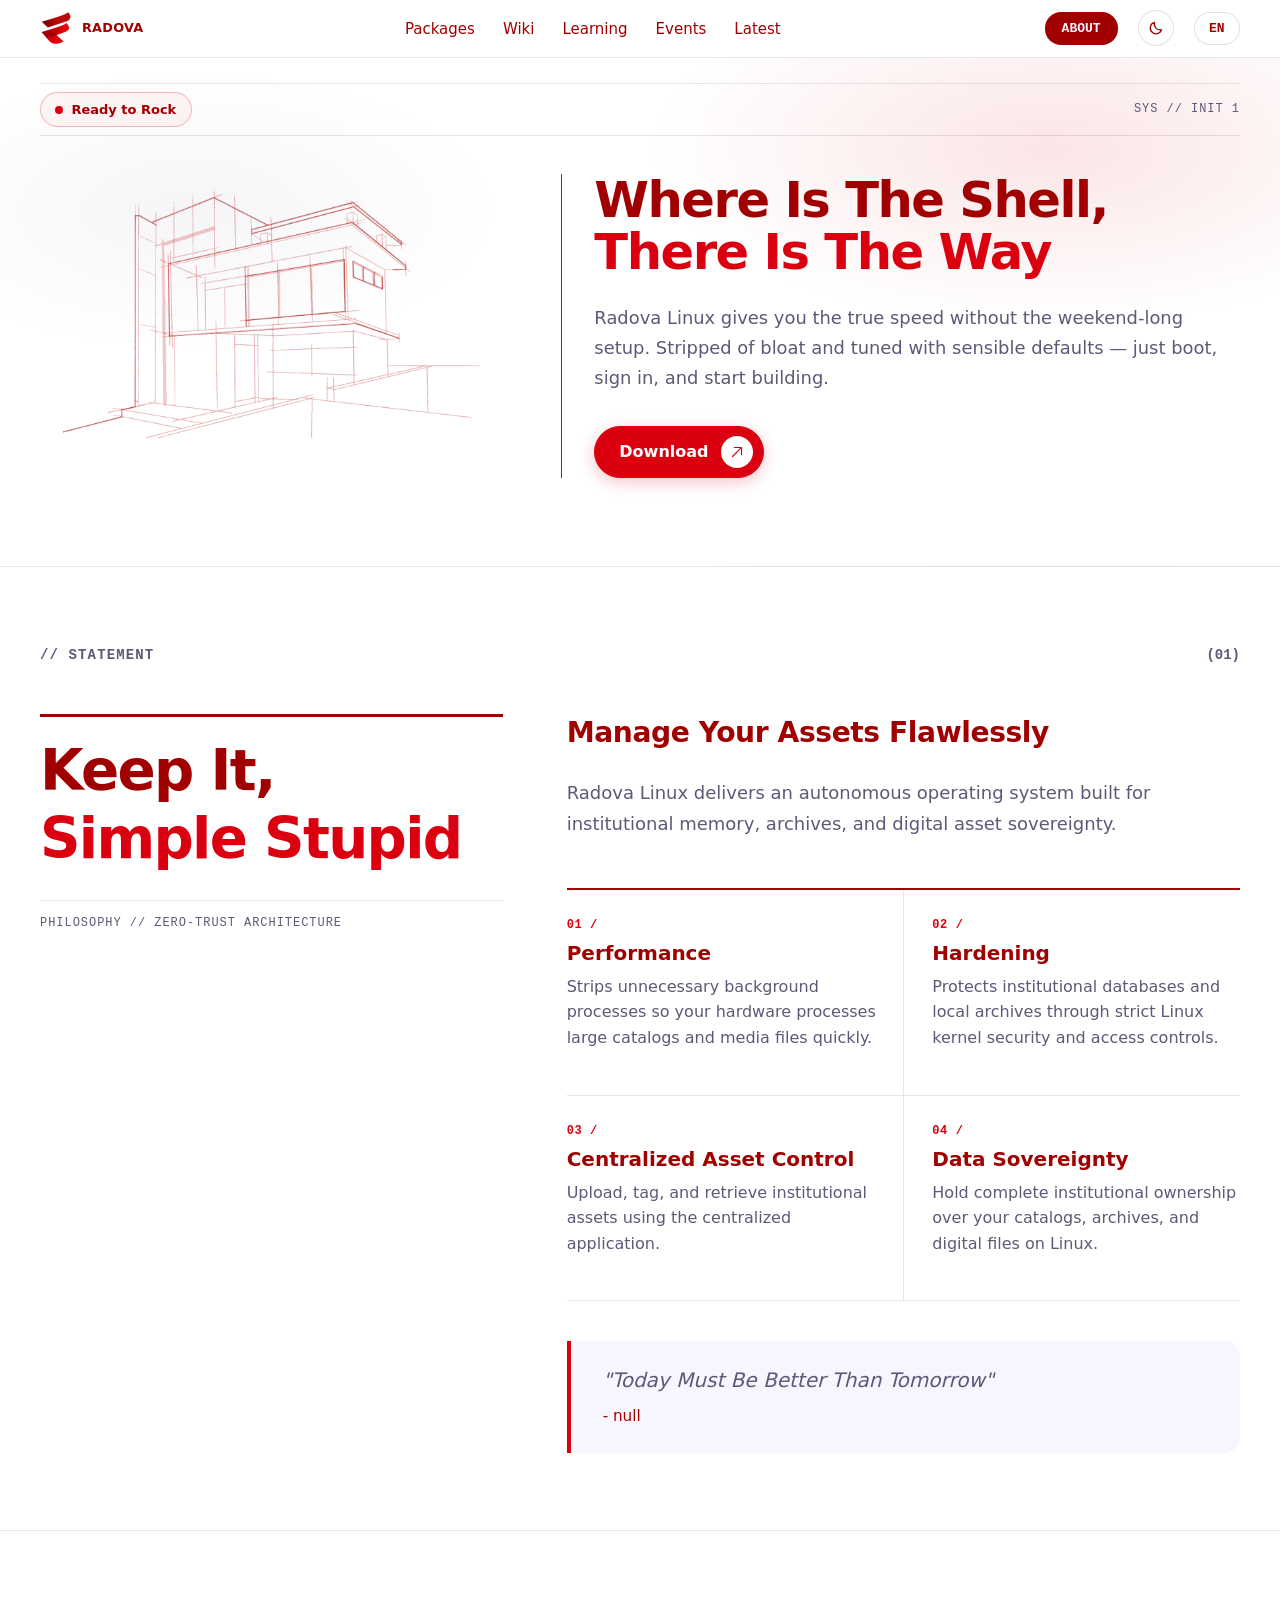
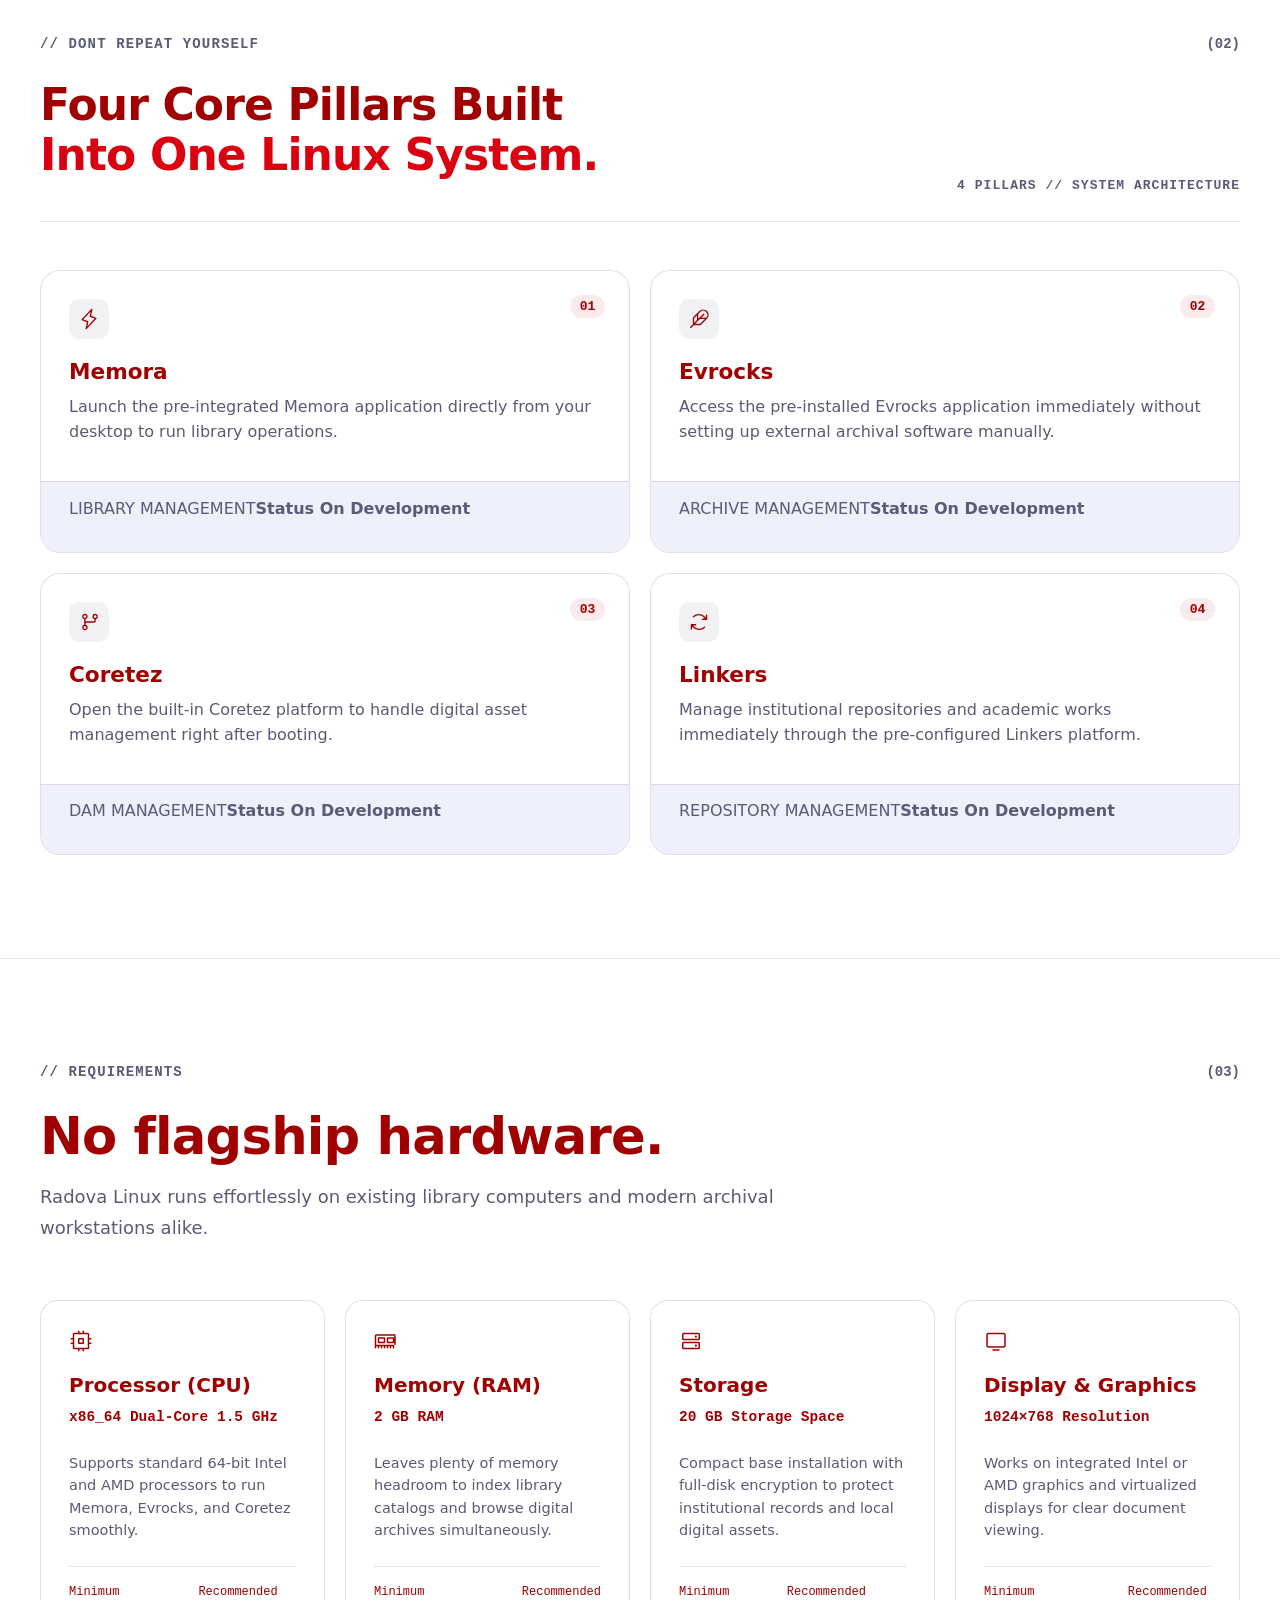
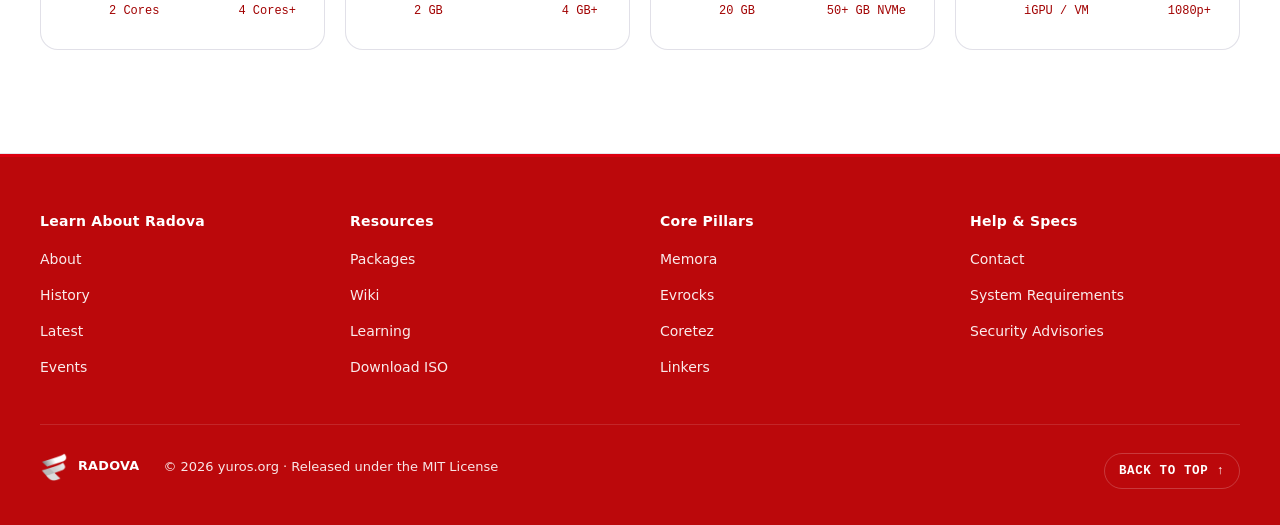
==== commit a2446743: "Refactor code structure for improved readability and maintainability" ====
--- a/index.html
+++ b/index.html
@@ -11,8 +11,8 @@
   <link rel="canonical" href="https://radova.org/">
   <link rel="preload" as="image" type="image/webp" imagesrcset="assets/media/sketsa-rumah-800.webp 800w, assets/media/sketsa-rumah.webp 1920w" imagesizes="(max-width: 1023px) calc(100vw - 2rem), 42vw" fetchpriority="high">
   <link rel="icon" type="image/png" href="assets/media/logo.png">
-  <style>:root{color-scheme:light;--font-heading:"Lato",system-ui,-apple-system,sans-serif;--font-body:"Roboto Variable",system-ui,-apple-system,sans-serif;--font-mono:ui-monospace,SFMono-Regular,Menlo,Consolas,monospace;--red-900:#A10000;--red-700:#BB080B;--red-600:#DB000F;--red-500:#FF0000;--navy-950:#0B0711;--navy-900:#0E0347;--navy-800:#150B52;--blue:#0035C6;--lavender:#F7F6FF;--white:#FFFFFF;--surface-page:#FFFFFF;--surface-card:#FFFFFF;--surface-subtle:#F7F6FF;--surface-dock:#F0EFFC;--surface-header:rgba(255,255,255,0.82);--text-primary:var(--red-900);--text-heading:var(--red-900);--text-muted:#5B5A78;--text-accent:var(--red-600);--border-line:rgba(14,3,71,0.10);--border-card:rgba(14,3,71,0.12);--container-max:100%;--pad-x:1rem;--pad-y:clamp(4rem,8vw,7rem)}:root[data-theme="dark"]{color-scheme:dark;--surface-page:#0B0711;--surface-card:#150B52;--surface-subtle:#150B52;--surface-dock:#0E0347;--surface-header:rgba(11,7,17,0.88);--text-primary:#FFFFFF;--text-heading:#FFFFFF;--text-muted:#C4C0D4;--text-accent:#DB000F;--border-line:rgba(196,192,212,0.18);--border-card:rgba(196,192,212,0.16)}*,*::before,*::after{box-sizing:border-box}html,body{max-width:100%;overflow-x:clip;margin:0;padding:0;background-color:var(--surface-page);color:var(--text-primary);font-family:var(--font-body);font-size:16px;line-height:1.6;-webkit-font-smoothing:antialiased}img{max-width:100%;height:auto}ul[class],ol[class],dl[class],figure,blockquote{margin:0;padding:0}ul[class],ol[class],ul[class] li,ol[class] li{list-style:none}p,h1,h2,h3,h4,dt,dd,article{min-width:0;overflow-wrap:break-word}h1,h2,h3,h4,h5,h6{font-family:var(--font-heading);color:var(--text-heading);margin:0 0 1rem;text-wrap:balance}h1{font-size:clamp(2.25rem,5vw,56px);font-weight:900;line-height:1.1;letter-spacing:-0.02em}h2{font-size:clamp(2rem,4vw,48px);font-weight:900;line-height:1.15;letter-spacing:-0.015em}h3{font-size:clamp(1.25rem,2.2vw,24px);font-weight:700;line-height:1.25}h1 span,h2 span{color:var(--text-accent)}p{font-family:var(--font-body);font-size:16px;line-height:1.65;color:var(--text-muted);margin:0 0 1rem}.lead{font-size:clamp(1.125rem,1.8vw,20px);line-height:1.6;color:var(--text-muted)}a{color:var(--text-heading);text-decoration:underline;text-underline-offset:0.2em}a:hover{color:var(--red-700)}:focus-visible{outline:2px solid var(--red-600);outline-offset:3px}.skip-link{position:absolute;top:-4rem;left:1rem;z-index:1000;padding:0.5rem 1rem;background:var(--red-900);color:var(--white);border-radius:999px;font-weight:600;text-decoration:none}.skip-link:focus{top:0.75rem}@media (min-width:576px){:root{--container-max:510px}}@media (min-width:768px){:root{--container-max:700px}}@media (min-width:1024px){:root{--container-max:950px}}@media (min-width:1280px){:root{--container-max:1200px}}@media (min-width:1536px){:root{--container-max:1450px}}.site-header,main>section,.site-footer{width:100%;padding-inline:max(var(--pad-x),calc((100% - var(--container-max))/2))}main>section{position:relative;padding-block:var(--pad-y);scroll-margin-top:5rem}body>main,main{margin:0;padding:0;counter-reset:section-counter}section[data-label]{counter-increment:section-counter}section[data-label]::before{content:"// " attr(data-label);display:block;font-family:var(--font-mono);font-size:14px;font-weight:600;text-transform:uppercase;letter-spacing:0.08em;color:var(--text-muted);margin-bottom:1.5rem}section[data-label]::after{content:"(" counter(section-counter,decimal-leading-zero) ")";position:absolute;top:var(--section-py,var(--pad-y));right:max(var(--pad-x),calc((100% - var(--container-max))/2));font-family:var(--font-mono);font-size:14px;font-weight:600;color:var(--text-muted);pointer-events:none}body>header.site-header,.site-header{position:sticky;top:0;z-index:100;min-height:48px;padding-block:0.65rem;gap:1.25rem;background:var(--surface-header);border-bottom:1px solid var(--border-line)}.brand-lockup{gap:0.625rem;flex-shrink:0}.brand-name{font-size:0.8rem;letter-spacing:0.02em;color:var(--text-heading)}.brand-lockup-light .brand-name{color:var(--white)}.header-menu{display:flex;align-items:center;justify-content:space-between;flex:1;gap:1.5rem;margin-left:1.5rem}.nav-list{gap:1.75rem}.nav-list a{font-family:var(--font-body);font-size:15px;font-weight:500;color:var(--text-heading)}.nav-list a:hover{color:var(--red-600)}.navbar{margin-left:auto}.nav-links{list-style:none}.nav-links li{list-style:none;margin:0;padding:0}nav.navbar li :where(a,[role="link"]){margin:0}.dropdown{display:inline-block}.dropdown-content{position:absolute;top:calc(100% + 18px);right:0;left:auto;background:var(--surface-card);min-width:250px;max-width:calc(100vw - 32px);border-radius:16px;box-shadow:0 16px 24px rgba(0,0,0,0.12);z-index:999;opacity:0;visibility:hidden;border:1px solid var(--border-card);overflow:hidden}.dropdown-content.active,.btn-navy.active~.dropdown-content,.dropdown:hover .dropdown-content,.dropdown:focus-within .dropdown-content{opacity:1;visibility:visible}.dropdown-content a,.dropdown-content button.d-content-back{display:flex;justify-content:space-between;align-items:center;gap:1rem;width:100%;margin:0;padding:1.1rem 1.5rem;background:transparent;color:var(--text-muted);font-family:var(--font-heading);font-weight:700;font-size:13px;text-transform:uppercase;letter-spacing:1px;text-decoration:none;text-align:left;border:none;border-bottom:1px solid var(--border-line);border-radius:0;cursor:pointer;white-space:nowrap}.dropdown-content :last-child{border-bottom:none}.dropdown-content a:hover,.dropdown-content a:focus,.dropdown-content button.d-content-back:hover,.dropdown-content button.d-content-back:focus{background-color:var(--red-600);color:var(--white)}.dropdown-content button.d-content-back{color:var(--text-heading)}.menu-arrow{position:absolute;top:100%;right:20px;width:0;height:0;border-left:10px solid transparent;border-right:10px solid transparent;border-bottom:10px solid var(--border-card);z-index:1000;display:none;margin-top:8px}.btn-navy.active+.menu-arrow,.dropdown:hover .menu-arrow,.dropdown:focus-within .menu-arrow{display:block}button.btn-theme{width:36px;height:36px;min-height:36px;margin:0 0 0 auto;border-radius:999px;border:1.5px solid var(--border-card);background:var(--surface-card);color:var(--text-heading);cursor:pointer}button.btn-theme:hover{border-color:var(--red-600);color:var(--red-600);background:var(--surface-subtle)}button.btn-lang{width:auto;background-color:var(--surface-card);border:1.5px solid var(--border-card);color:var(--text-heading);font-size:13px;padding:0.5rem 0.9rem;border-radius:16px;cursor:pointer;line-height:normal}button.btn-lang:hover{border-color:var(--red-600);color:var(--red-600);background-color:var(--surface-subtle)}button.btn-theme+button.btn-lang{margin-left:0}.nav-toggle{display:none;gap:5px;width:38px;height:38px;background:transparent;border:1px solid var(--border-line);border-radius:10px;cursor:pointer;flex-shrink:0}.nav-toggle:hover{background-color:rgba(14,3,71,0.05);border-color:var(--text-heading)}.nav-toggle span{display:block;width:18px;height:2px;background-color:var(--text-heading);border-radius:2px}.nav-toggle[aria-expanded="true"] span:nth-child(1){transform:translateY(7px) rotate(45deg)}.nav-toggle[aria-expanded="true"] span:nth-child(2){opacity:0}.nav-toggle[aria-expanded="true"] span:nth-child(3){transform:translateY(-7px) rotate(-45deg)}@media (min-width:768px){.header-menu{display:flex;align-items:center;flex:1;gap:2.9rem}.header-menu>nav:first-child{margin-inline:auto}.header-menu .navbar,button.btn-theme{margin-left:0}}@media (max-width:767px){.site-header{z-index:1000;flex-wrap:nowrap;background:var(--surface-page)}.nav-toggle{display:inline-flex;position:relative;z-index:1002}button.btn-lang{padding:0.45rem 0.75rem;position:relative;z-index:1002}.header-menu{display:none;position:fixed;inset:0;top:58px;z-index:999;flex-direction:column;align-items:stretch;justify-content:flex-start;width:100%;height:calc(100dvh - 58px);margin-left:0;padding:0.75rem var(--pad-x) 2rem;background:var(--surface-page);border-top:1px solid var(--border-line);overflow-y:auto;gap:0.125rem}.header-menu.is-open{display:flex}.header-menu nav,.header-menu ul,.header-menu li{display:block;width:100%;margin:0;padding:0}.nav-list,.dropdown-content{display:flex;flex-direction:column;align-items:stretch;gap:0.125rem}.navbar{margin:0;padding:0;border-top:none}.navbar .btn-navy,.dropdown-content button.d-content-back,.menu-arrow,.dropdown:hover .menu-arrow,.dropdown:focus-within .menu-arrow{display:none}.dropdown-content{position:static;opacity:1;visibility:visible;transform:none;min-width:100%;max-width:100%;border:none;border-radius:0;box-shadow:none;background:transparent}.nav-list a,.dropdown-content a{display:flex;align-items:center;justify-content:flex-start;width:100%;margin:0;padding:0.55rem 0.75rem;color:var(--text-heading);font-family:var(--font-body);font-size:15.5px;font-weight:700;line-height:1.3;text-transform:none;letter-spacing:0;border:none;border-radius:10px}.nav-list a:hover,.nav-list a:focus,.dropdown-content a:hover,.dropdown-content a:focus{background-color:rgba(219,0,15,0.08);color:var(--red-600);border-radius:10px}}:root[data-theme="dark"] .dropdown-content{box-shadow:0 16px 36px rgba(0,0,0,0.45)}:root[data-theme="dark"] .dropdown-content a,:root[data-theme="dark"] .dropdown-content button.d-content-back{color:#FFFFFF}:root[data-theme="dark"] .dropdown-content a:hover,:root[data-theme="dark"] .dropdown-content button.d-content-back:hover,:root[data-theme="dark"] button.btn-theme:hover,:root[data-theme="dark"] button.btn-lang:hover{background-color:var(--navy-900);color:#FFFFFF}a.btn,button.btn{text-decoration:none;cursor:pointer;user-select:none}.btn{display:inline-flex;align-items:center;justify-content:center;width:auto;margin:0;height:48px;padding:0 1.5rem;border-radius:9999px;font-family:var(--font-body);font-size:16px;font-weight:500;line-height:1;white-space:nowrap;border:1.5px solid transparent}.btn-lg{height:52px;padding-inline:1.5rem;font-size:16px;font-weight:600}.btn-primary{background-color:var(--red-600);border-color:var(--red-600);color:var(--white);box-shadow:0 4px 16px rgba(219,0,15,0.24)}.btn-primary:hover{background-color:var(--red-700);border-color:var(--red-700);color:var(--white)}.btn-primary:active{background-color:var(--red-900);border-color:var(--red-900)}.btn-navy{display:inline-block;width:auto;margin:0;padding:0.5rem 1rem;background-color:var(--red-900);border:1px solid transparent;color:var(--lavender);font-size:13px;line-height:normal;border-radius:16px;cursor:pointer}.btn-navy:hover{background-color:rgba(14,3,71,0.05);color:var(--red-900)}.btn-navy.active{background-color:var(--red-900);color:var(--white)}.btn-arrow{padding-inline:1.5rem 0.625rem;gap:0.75rem}.btn-arrow::after{content:"";display:inline-block;width:32px;height:32px;border-radius:50%;flex-shrink:0;background:var(--white)}:root[data-theme="dark"] .btn-navy{background-color:var(--navy-800);border-color:rgba(196,192,212,0.28);color:var(--white)}:root[data-theme="dark"] .btn-navy:hover{background-color:var(--red-600);border-color:var(--red-600);color:var(--white)}.hero{background:radial-gradient(45% 50% at 82% 18%,rgba(219,0,15,0.10),transparent 70%),radial-gradient(35% 40% at 15% 30%,rgba(14,3,71,0.04),transparent 70%),var(--surface-page);padding-top:clamp(1rem,2vw,1.75rem);padding-bottom:clamp(3.5rem,7vw,5.5rem);border-bottom:1px solid var(--border-line)}.hero-spec-strip{border-top:1px solid var(--border-line);border-bottom:1px solid var(--border-line);padding-block:0.5rem;margin-bottom:clamp(1.5rem,3vw,2.5rem);gap:1rem}.hero-spec-strip::after{content:attr(data-sys);font-family:var(--font-mono);font-size:12px;color:var(--text-muted);text-transform:uppercase;letter-spacing:0.08em}.hero-chip{gap:0.5rem;padding:0.35rem 0.9rem;border-radius:999px;border:1px solid rgba(219,0,15,0.25);background:rgba(219,0,15,0.04);color:var(--text-heading);font-size:13px}.hero-chip::before{content:"";width:8px;height:8px;border-radius:50%;background:var(--red-600);flex-shrink:0}.hero-split{grid-template-columns:1fr;gap:2rem}.hero-split h1{font-family:var(--font-heading);font-size:clamp(1.85rem,4.8vw,3.25rem);font-weight:900;line-height:1.05;letter-spacing:-0.03em;color:var(--text-heading);margin:0 0 1.5rem;text-transform:capitalize}.hero-split h1 span{color:var(--text-accent)}.hero-lead{font-size:clamp(1rem,1.4vw,1.125rem);line-height:1.7;color:var(--text-muted);margin:0 0 2rem;max-width:60ch}.hero-actions{gap:1rem}@media (min-width:1024px){.hero-split{grid-template-columns:repeat(12,1fr);gap:clamp(2rem,4vw,3.5rem);align-items:start}.hero-split-left{grid-column:1/6}.hero-split-right{grid-column:6/13;border-left:1px solid var(--red-600);padding-left:clamp(1.5rem,2.5vw,2.5rem)}}@media (min-width:1280px){.hero-split h1{font-size:3.1rem}}@media (min-width:1536px){.hero-split{gap:4rem}.hero-split h1{font-size:3.5rem}.hero-split-right{padding-left:3rem}}:root[data-theme="dark"] .hero{background:radial-gradient(46% 52% at 82% 18%,rgba(219,0,15,0.16),transparent 72%),radial-gradient(38% 46% at 15% 32%,rgba(21,11,82,0.45),transparent 72%),var(--surface-page)}:root[data-theme="dark"] .hero-chip{background-color:rgba(219,0,15,0.14);border-color:rgba(219,0,15,0.45);color:var(--white)}.hero-split-left img{display:block;width:100%;aspect-ratio:16/9}#manifesto{--section-py:clamp(3.5rem,6vw,5.5rem);border-bottom:1px solid var(--border-line);padding-block:var(--section-py)}#manifesto::before{margin-bottom:3rem}.manifesto-grid{grid-template-columns:1fr;gap:3rem}.manifesto-col-left{border-top:3px solid var(--red-900);padding-top:1.5rem}.manifesto-title{font-size:clamp(2.25rem,4.4vw,3.75rem);line-height:1.05;letter-spacing:-0.03em;text-transform:capitalize}.manifesto-title span{display:block;color:var(--text-accent);margin-top:0.15em}.manifesto-title::after{content:"PHILOSOPHY // ZERO-TRUST ARCHITECTURE";display:block;margin-top:2rem;font-family:var(--font-mono);font-size:12px;font-weight:400;letter-spacing:0.08em;color:var(--text-muted);padding-top:1rem;border-top:1px solid var(--border-line)}.manifesto-lead{font-size:clamp(1.375rem,2.2vw,2rem);line-height:1.38;margin-bottom:1.5rem;letter-spacing:-0.015em;text-transform:capitalize}.manifesto-deep{font-size:1.125rem;line-height:1.75;margin-bottom:3rem;max-width:62ch}.swiss-ledger{grid-template-columns:1fr;border-top:2px solid var(--red-900);border-bottom:1px solid var(--border-line)}article.ledger-item,.ledger-item{border-radius:0;background:transparent;box-shadow:none;border:0;padding:1.75rem 1.5rem 1.75rem 0}.ledger-item h3{font-size:1.25rem;line-height:1.3;margin:0 0 0.5rem}.ledger-item h3::before{content:attr(data-index);font-family:var(--font-mono);font-size:12px;font-weight:700;color:var(--text-accent);display:block;margin-bottom:0.4rem;letter-spacing:0.05em}.ledger-item:nth-child(1) h3::before{content:"01 /"}.ledger-item:nth-child(2) h3::before{content:"02 /"}.ledger-item:nth-child(3) h3::before{content:"03 /"}.ledger-item:nth-child(4) h3::before{content:"04 /"}.ledger-item p{font-size:1rem;line-height:1.6;text-align:left}.manifesto-quote{margin-top:2.5rem;background:var(--surface-subtle);border-left:4px solid var(--red-600);padding:1.5rem 2rem;border-radius:0 16px 16px 0}.manifesto-quote p{font-size:1.25rem;font-style:italic;line-height:1.5;margin-bottom:0.5rem;text-transform:capitalize}.manifesto-quote cite{font-family:var(--font-body);font-size:0.95rem;font-style:normal;font-weight:500}@media (max-width:767px){article.ledger-item:not(:first-child),.ledger-item:not(:first-child){border-top:1px solid var(--border-line)}}@media (min-width:768px){.swiss-ledger{grid-template-columns:repeat(2,1fr)}article.ledger-item:nth-child(2n),.ledger-item:nth-child(2n){border-left:1px solid var(--border-line);padding-left:1.75rem;padding-right:0}article.ledger-item:nth-child(n+3),.ledger-item:nth-child(n+3){border-top:1px solid var(--border-line)}}@media (min-width:1024px){.manifesto-grid{grid-template-columns:repeat(12,1fr);gap:clamp(2rem,5vw,4rem);align-items:start}.manifesto-col-left{grid-column:1/6;position:sticky;top:6.5rem}.manifesto-col-right{grid-column:6/13}}@media (min-width:1536px){.manifesto-grid{gap:4.5rem}}:root[data-theme="dark"] .manifesto-col-left,:root[data-theme="dark"] .swiss-ledger{border-top-color:var(--red-600)}:root[data-theme="dark"] .manifesto-quote{border:1px solid var(--border-card);border-left:3px solid var(--red-600)}.d-flex{display:flex}.d-inline-flex{display:inline-flex}.d-grid{display:grid}.d-block{display:block}.flex-col{flex-direction:column}.flex-wrap{flex-wrap:wrap}.items-center{align-items:center}.justify-between{justify-content:space-between}.justify-center{justify-content:center}.m-0{margin:0}.p-0{padding:0}.rel{position:relative}.w-full{width:100%}.shrink-0{flex-shrink:0}.min-w-0{min-width:0}.font-heading{font-family:var(--font-heading)}.font-mono{font-family:var(--font-mono)}.fw-700{font-weight:700}.fw-900{font-weight:900}.uppercase{text-transform:uppercase}.no-underline{text-decoration:none}.text-heading{color:var(--text-heading)}.text-muted{color:var(--text-muted)}.bg-page{background:var(--surface-page)}</style>
-  <link rel="stylesheet" href="assets/css/home-below.css?v=8" media="print" onload="this.media='all'">
+  <style>:root{color-scheme:light;--font-heading:"Lato",system-ui,-apple-system,sans-serif;--font-body:"Roboto Variable",system-ui,-apple-system,sans-serif;--font-mono:ui-monospace,SFMono-Regular,Menlo,Consolas,monospace;--red-900:#A10000;--red-700:#BB080B;--red-600:#DB000F;--red-500:#FF0000;--navy-950:#0B0711;--navy-900:#0E0347;--navy-800:#150B52;--blue:#0035C6;--lavender:#F7F6FF;--white:#FFFFFF;--surface-page:#FFFFFF;--surface-card:#FFFFFF;--surface-subtle:#F7F6FF;--surface-dock:#F0EFFC;--surface-header:rgba(255,255,255,0.82);--text-primary:var(--red-900);--text-heading:var(--red-900);--text-muted:#5B5A78;--text-accent:var(--red-600);--border-line:rgba(14,3,71,0.10);--border-card:rgba(14,3,71,0.12);--container-max:100%;--pad-x:1rem;--pad-y:clamp(4rem,8vw,7rem)}:root[data-theme="dark"]{color-scheme:dark;--surface-page:#0B0711;--surface-card:#150B52;--surface-subtle:#150B52;--surface-dock:#0E0347;--surface-header:rgba(11,7,17,0.88);--text-primary:#FFFFFF;--text-heading:#FFFFFF;--text-muted:#C4C0D4;--text-accent:#DB000F;--border-line:rgba(196,192,212,0.18);--border-card:rgba(196,192,212,0.16)}*,*::before,*::after{box-sizing:border-box}html,body{max-width:100%;overflow-x:clip;margin:0;padding:0;background-color:var(--surface-page);color:var(--text-primary);font-family:var(--font-body);font-size:16px;line-height:1.6;-webkit-font-smoothing:antialiased}img{max-width:100%;height:auto}ul[class],ol[class],dl[class],figure,blockquote{margin:0;padding:0}ul[class],ol[class],ul[class] li,ol[class] li{list-style:none}p,h1,h2,h3,h4,dt,dd,article{min-width:0;overflow-wrap:break-word}h1,h2,h3,h4,h5,h6{font-family:var(--font-heading);color:var(--text-heading);margin:0 0 1rem;text-wrap:balance}h1{font-size:clamp(2.25rem,5vw,56px);font-weight:900;line-height:1.1;letter-spacing:-0.02em}h2{font-size:clamp(2rem,4vw,48px);font-weight:900;line-height:1.15;letter-spacing:-0.015em}h3{font-size:clamp(1.25rem,2.2vw,24px);font-weight:700;line-height:1.25}h1 span,h2 span{color:var(--text-accent)}p{font-family:var(--font-body);font-size:16px;line-height:1.65;color:var(--text-muted);margin:0 0 1rem}.lead{font-size:clamp(1.125rem,1.8vw,20px);line-height:1.6;color:var(--text-muted)}a{color:var(--text-heading);text-decoration:underline;text-underline-offset:0.2em}a:hover{color:var(--red-700)}:focus-visible{outline:2px solid var(--red-600);outline-offset:3px}.skip-link{position:absolute;top:-4rem;left:1rem;z-index:1000;padding:0.5rem 1rem;background:var(--red-900);color:var(--white);border-radius:999px;font-weight:600;text-decoration:none}.skip-link:focus{top:0.75rem}@media (min-width:576px){:root{--container-max:510px}}@media (min-width:768px){:root{--container-max:700px}}@media (min-width:1024px){:root{--container-max:950px}}@media (min-width:1280px){:root{--container-max:1200px}}@media (min-width:1536px){:root{--container-max:1450px}}.site-header,main>section,.site-footer{width:100%;padding-inline:max(var(--pad-x),calc((100% - var(--container-max))/2))}main>section{position:relative;padding-block:var(--pad-y);scroll-margin-top:5rem}body>main,main{margin:0;padding:0;counter-reset:section-counter}section[data-label]{counter-increment:section-counter}section[data-label]::before{content:"// " attr(data-label);display:block;font-family:var(--font-mono);font-size:14px;font-weight:600;text-transform:uppercase;letter-spacing:0.08em;color:var(--text-muted);margin-bottom:1.5rem}section[data-label]::after{content:"(" counter(section-counter,decimal-leading-zero) ")";position:absolute;top:var(--section-py,var(--pad-y));right:max(var(--pad-x),calc((100% - var(--container-max))/2));font-family:var(--font-mono);font-size:14px;font-weight:600;color:var(--text-muted);pointer-events:none}body>header.site-header,.site-header{position:sticky;top:0;z-index:100;min-height:48px;padding-block:0.65rem;gap:1.25rem;background:var(--surface-header);border-bottom:1px solid var(--border-line)}.brand-lockup{gap:0.625rem;flex-shrink:0}.brand-name{font-size:0.8rem;letter-spacing:0.02em;color:var(--text-heading)}.brand-lockup-light .brand-name{color:var(--white)}.header-menu{display:flex;align-items:center;justify-content:space-between;flex:1;gap:1.5rem;margin-left:1.5rem}.nav-list{gap:1.75rem}.nav-list a{font-family:var(--font-body);font-size:15px;font-weight:500;color:var(--text-heading)}.nav-list a:hover{color:var(--red-600)}.navbar{margin-left:auto}.dropdown{display:inline-block}.dropdown-content{position:absolute;top:calc(100% + 18px);right:0;left:auto;background:var(--surface-card);min-width:250px;max-width:calc(100vw - 32px);border-radius:16px;box-shadow:0 16px 24px rgba(0,0,0,0.12);z-index:999;opacity:0;visibility:hidden;border:1px solid var(--border-card);overflow:hidden}.dropdown-content.active,.btn-navy.active~.dropdown-content,.dropdown:hover .dropdown-content,.dropdown:focus-within .dropdown-content{opacity:1;visibility:visible}.dropdown-content a,.dropdown-content button.d-content-back{display:flex;justify-content:space-between;align-items:center;gap:1rem;width:100%;margin:0;padding:1.1rem 1.5rem;background:transparent;color:var(--text-muted);font-family:var(--font-heading);font-weight:700;font-size:13px;text-transform:uppercase;letter-spacing:1px;text-decoration:none;text-align:left;border:none;border-bottom:1px solid var(--border-line);border-radius:0;cursor:pointer;white-space:nowrap}.dropdown-content :last-child{border-bottom:none}.dropdown-content a:hover,.dropdown-content a:focus,.dropdown-content button.d-content-back:hover,.dropdown-content button.d-content-back:focus{background-color:var(--red-600);color:var(--white)}.dropdown-content button.d-content-back{color:var(--text-heading)}.menu-arrow{position:absolute;top:100%;right:20px;width:0;height:0;border-left:10px solid transparent;border-right:10px solid transparent;border-bottom:10px solid var(--border-card);z-index:1000;display:none;margin-top:8px}.btn-navy.active+.menu-arrow,.dropdown:hover .menu-arrow,.dropdown:focus-within .menu-arrow{display:block}button.btn-theme{width:36px;height:36px;min-height:36px;margin:0 0 0 auto;border-radius:999px;border:1.5px solid var(--border-card);background:var(--surface-card);color:var(--text-heading);cursor:pointer}button.btn-theme:hover{border-color:var(--red-600);color:var(--red-600);background:var(--surface-subtle)}button.btn-lang{width:auto;background-color:var(--surface-card);border:1.5px solid var(--border-card);color:var(--text-heading);font-size:13px;padding:0.5rem 0.9rem;border-radius:16px;cursor:pointer;line-height:normal}button.btn-lang:hover{border-color:var(--red-600);color:var(--red-600);background-color:var(--surface-subtle)}button.btn-theme+button.btn-lang{margin-left:0}.nav-toggle{display:none;gap:5px;width:38px;height:38px;background:transparent;border:1px solid var(--border-line);border-radius:10px;cursor:pointer;flex-shrink:0}.nav-toggle:hover{background-color:rgba(14,3,71,0.05);border-color:var(--text-heading)}.nav-toggle span{display:block;width:18px;height:2px;background-color:var(--text-heading);border-radius:2px}.nav-toggle[aria-expanded="true"] span:nth-child(1){transform:translateY(7px) rotate(45deg)}.nav-toggle[aria-expanded="true"] span:nth-child(2){opacity:0}.nav-toggle[aria-expanded="true"] span:nth-child(3){transform:translateY(-7px) rotate(-45deg)}@media (min-width:768px){.header-menu{display:flex;align-items:center;flex:1;gap:2.9rem}.header-menu>nav:first-child{margin-inline:auto}.header-menu .navbar,button.btn-theme{margin-left:0}}@media (max-width:767px){.site-header{z-index:1000;flex-wrap:nowrap;background:var(--surface-page)}.nav-toggle{display:inline-flex;position:relative;z-index:1002}button.btn-lang{padding:0.45rem 0.75rem;position:relative;z-index:1002}.header-menu{display:none;position:fixed;inset:0;top:58px;z-index:999;flex-direction:column;align-items:stretch;justify-content:flex-start;width:100%;height:calc(100dvh - 58px);margin-left:0;padding:0.75rem var(--pad-x) 2rem;background:var(--surface-page);border-top:1px solid var(--border-line);overflow-y:auto;gap:0.125rem}.header-menu.is-open{display:flex}.header-menu nav,.header-menu ul,.header-menu li{display:block;width:100%;margin:0;padding:0}.nav-list,.dropdown-content{display:flex;flex-direction:column;align-items:stretch;gap:0.125rem}.navbar{margin:0;padding:0;border-top:none}.navbar .btn-navy,.dropdown-content button.d-content-back,.menu-arrow,.dropdown:hover .menu-arrow,.dropdown:focus-within .menu-arrow{display:none}.dropdown-content{position:static;opacity:1;visibility:visible;transform:none;min-width:100%;max-width:100%;border:none;border-radius:0;box-shadow:none;background:transparent}.nav-list a,.dropdown-content a{display:flex;align-items:center;justify-content:flex-start;width:100%;margin:0;padding:0.55rem 0.75rem;color:var(--text-heading);font-family:var(--font-body);font-size:15.5px;font-weight:700;line-height:1.3;text-transform:none;letter-spacing:0;border:none;border-radius:10px}.nav-list a:hover,.nav-list a:focus,.dropdown-content a:hover,.dropdown-content a:focus{background-color:rgba(219,0,15,0.08);color:var(--red-600);border-radius:10px}}:root[data-theme="dark"] .dropdown-content{box-shadow:0 16px 36px rgba(0,0,0,0.45)}:root[data-theme="dark"] .dropdown-content a,:root[data-theme="dark"] .dropdown-content button.d-content-back{color:#FFFFFF}:root[data-theme="dark"] .dropdown-content a:hover,:root[data-theme="dark"] .dropdown-content button.d-content-back:hover,:root[data-theme="dark"] button.btn-theme:hover,:root[data-theme="dark"] button.btn-lang:hover{background-color:var(--navy-900);color:#FFFFFF}a.btn,button.btn{text-decoration:none;cursor:pointer;user-select:none}.btn{display:inline-flex;align-items:center;justify-content:center;width:auto;margin:0;height:48px;padding:0 1.5rem;border-radius:9999px;font-family:var(--font-body);font-size:16px;font-weight:500;line-height:1;white-space:nowrap;border:1.5px solid transparent}.btn-lg{height:52px;padding-inline:1.5rem;font-size:16px;font-weight:600}.btn-primary{background-color:var(--red-600);border-color:var(--red-600);color:var(--white);box-shadow:0 4px 16px rgba(219,0,15,0.24)}.btn-primary:hover{background-color:var(--red-700);border-color:var(--red-700);color:var(--white)}.btn-primary:active{background-color:var(--red-900);border-color:var(--red-900)}.btn-navy{display:inline-block;width:auto;margin:0;padding:0.5rem 1rem;background-color:var(--red-900);border:1px solid transparent;color:var(--lavender);font-size:13px;line-height:normal;border-radius:16px;cursor:pointer}.btn-navy:hover{background-color:rgba(14,3,71,0.05);color:var(--red-900)}.btn-navy.active{background-color:var(--red-900);color:var(--white)}.btn-arrow{padding-inline:1.5rem 0.625rem;gap:0.75rem}.btn-arrow::after{content:"";display:inline-block;width:32px;height:32px;border-radius:50%;flex-shrink:0;background:var(--white)}:root[data-theme="dark"] .btn-navy{background-color:var(--navy-800);border-color:rgba(196,192,212,0.28);color:var(--white)}:root[data-theme="dark"] .btn-navy:hover{background-color:var(--red-600);border-color:var(--red-600);color:var(--white)}.hero{background:radial-gradient(45% 50% at 82% 18%,rgba(219,0,15,0.10),transparent 70%),radial-gradient(35% 40% at 15% 30%,rgba(14,3,71,0.04),transparent 70%),var(--surface-page);padding-top:clamp(1rem,2vw,1.75rem);padding-bottom:clamp(3.5rem,7vw,5.5rem);border-bottom:1px solid var(--border-line)}.hero-spec-strip{border-top:1px solid var(--border-line);border-bottom:1px solid var(--border-line);padding-block:0.5rem;margin-bottom:clamp(1.5rem,3vw,2.5rem);gap:1rem}.hero-spec-strip::after{content:attr(data-sys);font-family:var(--font-mono);font-size:12px;color:var(--text-muted);text-transform:uppercase;letter-spacing:0.08em}.hero-chip{gap:0.5rem;padding:0.35rem 0.9rem;border-radius:999px;border:1px solid rgba(219,0,15,0.25);background:rgba(219,0,15,0.04);color:var(--text-heading);font-size:13px}.hero-chip::before{content:"";width:8px;height:8px;border-radius:50%;background:var(--red-600);flex-shrink:0}.hero-split{grid-template-columns:1fr;gap:2rem}.hero-split h1{font-family:var(--font-heading);font-size:clamp(1.85rem,4.8vw,3.25rem);font-weight:900;line-height:1.05;letter-spacing:-0.03em;color:var(--text-heading);margin:0 0 1.5rem;text-transform:capitalize}.hero-split h1 span{color:var(--text-accent)}.hero-lead{font-size:clamp(1rem,1.4vw,1.125rem);line-height:1.7;color:var(--text-muted);margin:0 0 2rem;max-width:60ch}.hero-actions{gap:1rem}@media (min-width:1024px){.hero-split{grid-template-columns:repeat(12,1fr);gap:clamp(2rem,4vw,3.5rem);align-items:start}.hero-split-left{grid-column:1/6}.hero-split-right{grid-column:6/13;border-left:1px solid var(--red-600);padding-left:clamp(1.5rem,2.5vw,2.5rem)}}@media (min-width:1280px){.hero-split h1{font-size:3.1rem}}@media (min-width:1536px){.hero-split{gap:4rem}.hero-split h1{font-size:3.5rem}.hero-split-right{padding-left:3rem}}:root[data-theme="dark"] .hero{background:radial-gradient(46% 52% at 82% 18%,rgba(219,0,15,0.16),transparent 72%),radial-gradient(38% 46% at 15% 32%,rgba(21,11,82,0.45),transparent 72%),var(--surface-page)}:root[data-theme="dark"] .hero-chip{background-color:rgba(219,0,15,0.14);border-color:rgba(219,0,15,0.45);color:var(--white)}.hero-split-left img{display:block;width:100%;aspect-ratio:16/9}#manifesto{--section-py:clamp(3.5rem,6vw,5.5rem);border-bottom:1px solid var(--border-line);padding-block:var(--section-py)}#manifesto::before{margin-bottom:3rem}.manifesto-grid{grid-template-columns:1fr;gap:3rem}.manifesto-col-left{border-top:3px solid var(--red-900);padding-top:1.5rem}.manifesto-title{font-size:clamp(2.25rem,4.4vw,3.75rem);line-height:1.05;letter-spacing:-0.03em;text-transform:capitalize}.manifesto-title span{display:block;color:var(--text-accent);margin-top:0.15em}.manifesto-title::after{content:"PHILOSOPHY // ZERO-TRUST ARCHITECTURE";display:block;margin-top:2rem;font-family:var(--font-mono);font-size:12px;font-weight:400;letter-spacing:0.08em;color:var(--text-muted);padding-top:1rem;border-top:1px solid var(--border-line)}.manifesto-lead{font-size:clamp(1.375rem,2.2vw,2rem);line-height:1.38;margin-bottom:1.5rem;letter-spacing:-0.015em;text-transform:capitalize}.manifesto-deep{font-size:1.125rem;line-height:1.75;margin-bottom:3rem;max-width:62ch}.swiss-ledger{grid-template-columns:1fr;border-top:2px solid var(--red-900);border-bottom:1px solid var(--border-line)}article.ledger-item,.ledger-item{border-radius:0;background:transparent;box-shadow:none;border:0;padding:1.75rem 1.5rem 1.75rem 0}.ledger-item h3{font-size:1.25rem;line-height:1.3;margin:0 0 0.5rem}.ledger-item h3::before{content:attr(data-index);font-family:var(--font-mono);font-size:12px;font-weight:700;color:var(--text-accent);display:block;margin-bottom:0.4rem;letter-spacing:0.05em}.ledger-item:nth-child(1) h3::before{content:"01 /"}.ledger-item:nth-child(2) h3::before{content:"02 /"}.ledger-item:nth-child(3) h3::before{content:"03 /"}.ledger-item:nth-child(4) h3::before{content:"04 /"}.ledger-item p{font-size:1rem;line-height:1.6;text-align:left}.manifesto-quote{margin-top:2.5rem;background:var(--surface-subtle);border-left:4px solid var(--red-600);padding:1.5rem 2rem;border-radius:0 16px 16px 0}.manifesto-quote p{font-size:1.25rem;font-style:italic;line-height:1.5;margin-bottom:0.5rem;text-transform:capitalize}.manifesto-quote cite{font-family:var(--font-body);font-size:0.95rem;font-style:normal;font-weight:500}@media (max-width:767px){article.ledger-item:not(:first-child),.ledger-item:not(:first-child){border-top:1px solid var(--border-line)}}@media (min-width:768px){.swiss-ledger{grid-template-columns:repeat(2,1fr)}article.ledger-item:nth-child(2n),.ledger-item:nth-child(2n){border-left:1px solid var(--border-line);padding-left:1.75rem;padding-right:0}article.ledger-item:nth-child(n+3),.ledger-item:nth-child(n+3){border-top:1px solid var(--border-line)}}@media (min-width:1024px){.manifesto-grid{grid-template-columns:repeat(12,1fr);gap:clamp(2rem,5vw,4rem);align-items:start}.manifesto-col-left{grid-column:1/6;position:sticky;top:6.5rem}.manifesto-col-right{grid-column:6/13}}@media (min-width:1536px){.manifesto-grid{gap:4.5rem}}:root[data-theme="dark"] .manifesto-col-left,:root[data-theme="dark"] .swiss-ledger{border-top-color:var(--red-600)}:root[data-theme="dark"] .manifesto-quote{border:1px solid var(--border-card);border-left:3px solid var(--red-600)}.d-flex{display:flex}.d-inline-flex{display:inline-flex}.d-grid{display:grid}.d-block{display:block}.flex-col{flex-direction:column}.flex-wrap{flex-wrap:wrap}.items-center{align-items:center}.justify-between{justify-content:space-between}.justify-center{justify-content:center}.m-0{margin:0}.p-0{padding:0}.rel{position:relative}.w-full{width:100%}.shrink-0{flex-shrink:0}.min-w-0{min-width:0}.font-heading{font-family:var(--font-heading)}.font-mono{font-family:var(--font-mono)}.fw-700{font-weight:700}.fw-900{font-weight:900}.uppercase{text-transform:uppercase}.no-underline{text-decoration:none}.text-heading{color:var(--text-heading)}.text-muted{color:var(--text-muted)}.bg-page{background:var(--surface-page)}</style>
+  <link rel="stylesheet" href="assets/css/home-below.css?v=9" media="print" onload="this.media='all'">
   <link rel="stylesheet" href="assets/css/fonts.css" media="print" onload="this.media='all'">
   <meta name="htmx-config" content='{"allowEval":false,"allowScriptTags":false,"selfRequestsOnly":true,"includeIndicatorStyles":false}'>
 </head>
@@ -37,20 +37,16 @@
       </ul>
     </nav>
 
-    <nav class="navbar" aria-label="About menu">
-      <ul class="nav-links d-flex m-0 p-0">
-        <li class="dropdown rel">
-          <a id="about-menu-btn" href="#" class="btn-navy font-mono fw-700 uppercase no-underline" aria-haspopup="true" aria-expanded="false" data-i18n="nav.about">About</a>
-          <div class="menu-arrow" aria-hidden="true"></div>
-          <div class="dropdown-content" role="menu">
-            <a class="d-content-h" href="https://radova.org/about/" role="menuitem" data-i18n="nav.about">About</a>
-            <a class="d-content-r" href="https://radova.org/about/history" role="menuitem" data-i18n="nav.history">History</a>
-            <a class="d-content-c" href="https://radova.org/about/contact" role="menuitem" data-i18n="nav.contact">Contact</a>
-            <button type="button" class="d-content-back" role="menuitem" data-i18n="nav.back">Back</button>
-          </div>
-        </li>
-      </ul>
-    </nav>
+    <div class="dropdown navbar rel">
+      <button type="button" id="about-menu-btn" class="btn-navy font-mono fw-700 uppercase no-underline" aria-haspopup="true" aria-expanded="false" data-i18n="nav.about">About</button>
+      <div class="menu-arrow" aria-hidden="true"></div>
+      <div class="dropdown-content" role="menu">
+        <a class="d-content-h" href="https://radova.org/about/" role="menuitem" data-i18n="nav.about">About</a>
+        <a class="d-content-r" href="https://radova.org/about/history" role="menuitem" data-i18n="nav.history">History</a>
+        <a class="d-content-c" href="https://radova.org/about/contact" role="menuitem" data-i18n="nav.contact">Contact</a>
+        <button type="button" class="d-content-back" role="menuitem" data-i18n="nav.back">Back</button>
+      </div>
+    </div>
   </div>
 
   <button type="button" id="theme-toggle" class="btn-theme d-inline-flex items-center justify-center m-0 p-0 shrink-0" aria-label="Switch to dark mode" aria-pressed="false" title="Switch to dark mode">
@@ -82,9 +78,7 @@
 
       <div class="hero-split d-grid">
         <div class="hero-split-left min-w-0">
-          <figure>
-            <img src="assets/media/sketsa-rumah.webp" srcset="assets/media/sketsa-rumah-800.webp 800w, assets/media/sketsa-rumah.webp 1920w" sizes="(max-width: 1023px) calc(100vw - 2rem), 42vw" alt="Assentor OS" width="1920" height="1080" fetchpriority="high">
-          </figure>
+          <img src="assets/media/sketsa-rumah.webp" srcset="assets/media/sketsa-rumah-800.webp 800w, assets/media/sketsa-rumah.webp 1920w" sizes="(max-width: 1023px) calc(100vw - 2rem), 42vw" alt="Assentor OS" width="1920" height="1080" fetchpriority="high">
         </div>
 
         <div class="hero-split-right min-w-0">
@@ -98,7 +92,7 @@
       </div>
     </section>
 
-    <section id="manifesto" data-label="statement" aria-labelledby="manifesto-title" class=\"bg-page\">
+    <section id="manifesto" data-label="statement" aria-labelledby="manifesto-title" class="bg-page">
       <div class="manifesto-grid d-grid">
         <div class="manifesto-col-left">
           <h2 id="manifesto-title" class="manifesto-title font-heading fw-900 text-heading m-0" data-i18n-prefix="manifesto.title1">Keep it, <br><span data-i18n="manifesto.title2">simple stupid</span></h2>
@@ -135,7 +129,7 @@
       </div>
     </section>
 
-    <section id="fitur" data-label="DONT REPEAT YOURSELF" aria-labelledby="fitur-title" class=\"bg-page\">
+    <section id="fitur" data-label="DONT REPEAT YOURSELF" aria-labelledby="fitur-title" class="bg-page">
       <div class="fitur-head items-end justify-between flex-wrap">
         <h2 id="fitur-title" data-i18n-prefix="fitur.title1">Four core Pillars built <span data-i18n="fitur.title2">into one Linux system.</span></h2>
         <p class="fitur-head-meta font-mono text-muted uppercase m-0" data-i18n="fitur.meta">4 PILLARS // SYSTEM ARCHITECTURE</p>
@@ -143,7 +137,7 @@
 
       <div class="fitur-matrix d-grid">
         <!-- KARTU B: 4 Kolom Baris 1 Kanan -->
-        <article class="fitur-card spec-card-interlock card-b m-0 d-flex flex-col justify-between rel" data-index="02">
+        <article class="spec-card-interlock m-0 d-flex flex-col justify-between rel">
           <div class="card-zone-body rel d-flex flex-col items-start">
             <span class="card-index-pill font-mono fw-700" aria-hidden="true">01</span>
             <span class="card-icon-wrap d-inline-flex items-center justify-center"><span class="icon-phosphor icon-lightning" aria-hidden="true"></span></span>
@@ -151,14 +145,12 @@
             <p data-i18n="fitur.memora.desc">Launch the pre-integrated Memora application directly from your desktop to run library operations.</p>
           </div>
           <div class="card-dock mt-auto font-mono w-full">
-            <dl class="mini-ui d-flex flex-wrap justify-between">
-              <div class="mini-row d-inline-flex items-center"><dt data-i18n="fitur.memora.dt">LIBRARY MANAGEMENT</dt><dd data-i18n="fitur.dev">Status On Development</dd></div>
-            </dl>
+            <p class=\"mini-ui d-flex flex-wrap justify-between m-0\"><span class=\"mini-row d-inline-flex items-center\"><span class=\"mini-k text-muted uppercase\" data-i18n="fitur.memora.dt">LIBRARY MANAGEMENT</span><strong class=\"mini-v fw-700\" data-i18n="fitur.dev">Status On Development</strong></span></p>
           </div>
         </article>
 
         <!-- KARTU C: 3 Kolom Baris 1 Kanan -->
-        <article class="fitur-card spec-card-interlock card-c m-0 d-flex flex-col justify-between rel" data-index="03">
+        <article class="spec-card-interlock m-0 d-flex flex-col justify-between rel">
           <div class="card-zone-body rel d-flex flex-col items-start">
             <span class="card-index-pill font-mono fw-700" aria-hidden="true">02</span>
             <span class="card-icon-wrap d-inline-flex items-center justify-center"><span class="icon-phosphor icon-feather" aria-hidden="true"></span></span>
@@ -166,14 +158,12 @@
             <p data-i18n="fitur.evrocks.desc">Access the pre-installed Evrocks application immediately without setting up external archival software manually.</p>
           </div>
           <div class="card-dock mt-auto font-mono w-full">
-            <dl class="mini-ui d-flex flex-wrap justify-between">
-              <div class="mini-row d-inline-flex items-center"><dt data-i18n="fitur.evrocks.dt">ARCHIVE MANAGEMENT</dt><dd data-i18n="fitur.dev">Status On Development</dd></div>
-            </dl>
+            <p class=\"mini-ui d-flex flex-wrap justify-between m-0\"><span class=\"mini-row d-inline-flex items-center\"><span class=\"mini-k text-muted uppercase\" data-i18n="fitur.evrocks.dt">ARCHIVE MANAGEMENT</span><strong class=\"mini-v fw-700\" data-i18n="fitur.dev">Status On Development</strong></span></p>
           </div>
         </article>
 
         <!-- KARTU D: 3 Kolom Baris 2 Kanan -->
-        <article class="fitur-card spec-card-interlock card-d m-0 d-flex flex-col justify-between rel" data-index="04">
+        <article class="spec-card-interlock m-0 d-flex flex-col justify-between rel">
           <div class="card-zone-body rel d-flex flex-col items-start">
             <span class="card-index-pill font-mono fw-700" aria-hidden="true">03</span>
             <span class="card-icon-wrap d-inline-flex items-center justify-center"><span class="icon-phosphor icon-git-branch" aria-hidden="true"></span></span>
@@ -181,14 +171,12 @@
             <p data-i18n="fitur.coretez.desc">Open the built-in Coretez platform to handle digital asset management right after booting.</p>
           </div>
           <div class="card-dock mt-auto font-mono w-full">
-            <dl class="mini-ui d-flex flex-wrap justify-between">
-              <div class="mini-row d-inline-flex items-center"><dt data-i18n="fitur.coretez.dt">DAM MANAGEMENT</dt><dd data-i18n="fitur.dev">Status On Development</dd></div>
-            </dl>
+            <p class=\"mini-ui d-flex flex-wrap justify-between m-0\"><span class=\"mini-row d-inline-flex items-center\"><span class=\"mini-k text-muted uppercase\" data-i18n="fitur.coretez.dt">DAM MANAGEMENT</span><strong class=\"mini-v fw-700\" data-i18n="fitur.dev">Status On Development</strong></span></p>
           </div>
         </article>
 
         <!-- KARTU E: 4 Kolom Baris 2 Kanan -->
-        <article class="fitur-card spec-card-interlock card-e m-0 d-flex flex-col justify-between rel" data-index="05">
+        <article class="spec-card-interlock m-0 d-flex flex-col justify-between rel">
           <div class="card-zone-body rel d-flex flex-col items-start">
             <span class="card-index-pill font-mono fw-700" aria-hidden="true">04</span>
             <span class="card-icon-wrap d-inline-flex items-center justify-center"><span class="icon-phosphor icon-arrows-clockwise" aria-hidden="true"></span></span>
@@ -196,15 +184,13 @@
             <p data-i18n="fitur.linkers.desc">Manage institutional repositories and academic works immediately through the pre-configured Linkers platform.</p>
           </div>
           <div class="card-dock mt-auto font-mono w-full">
-            <dl class="mini-ui d-flex flex-wrap justify-between">
-              <div class="mini-row d-inline-flex items-center"><dt data-i18n="fitur.linkers.dt">REPOSITORY MANAGEMENT</dt><dd data-i18n="fitur.dev">Status On Development</dd></div>
-            </dl>
+            <p class=\"mini-ui d-flex flex-wrap justify-between m-0\"><span class=\"mini-row d-inline-flex items-center\"><span class=\"mini-k text-muted uppercase\" data-i18n="fitur.linkers.dt">REPOSITORY MANAGEMENT</span><strong class=\"mini-v fw-700\" data-i18n="fitur.dev">Status On Development</strong></span></p>
           </div>
         </article>
       </div>
     </section>
 
-    <section id="spesifikasi" data-label="Requirements" aria-labelledby="spesifikasi-title" class=\"bg-page\">
+    <section id="spesifikasi" data-label="Requirements" aria-labelledby="spesifikasi-title" class="bg-page">
       <h2 id="spesifikasi-title" class="section-center font-heading fw-900 text-heading" data-i18n="specs.title">No flagship hardware.</h2>
       <p class="lead section-lead text-muted" data-i18n="specs.lead">Radova Linux runs effortlessly on existing library computers and modern archival workstations alike.</p>
 
@@ -258,10 +244,10 @@
       <nav class="footer-col d-block" aria-label="Learn About Radova">
         <h3 class="footer-heading font-heading fw-700 text-white" data-i18n="footer.col1">Learn About Radova</h3>
         <ul class="footer-links d-flex flex-col m-0 p-0">
-          <li><a class="no-underline" href="https://radova.org/about/" hx-boost="false" data-i18n="nav.about">About</a></li>
-          <li><a class="no-underline" href="https://radova.org/about/history" hx-boost="false" data-i18n="nav.history">History</a></li>
-          <li><a class="no-underline" href="https://radova.org/latest/" hx-boost="false" data-i18n="nav.latest">Latest</a></li>
-          <li><a class="no-underline" href="https://radova.org/events" hx-boost="false" data-i18n="nav.events">Events</a></li>
+          <li><a class="no-underline" href="https://radova.org/about/" data-i18n="nav.about">About</a></li>
+          <li><a class="no-underline" href="https://radova.org/about/history" data-i18n="nav.history">History</a></li>
+          <li><a class="no-underline" href="https://radova.org/latest/" data-i18n="nav.latest">Latest</a></li>
+          <li><a class="no-underline" href="https://radova.org/events" data-i18n="nav.events">Events</a></li>
         </ul>
       </nav>
 
@@ -270,8 +256,8 @@
         <ul class="footer-links d-flex flex-col m-0 p-0">
           <li><a class="no-underline" target="_blank" rel="noopener" href="https://packer.radova.org" data-i18n="nav.packages">Packages</a></li>
           <li><a class="no-underline" target="_blank" rel="noopener" href="https://wiki.radova.org" data-i18n="nav.wiki">Wiki</a></li>
-          <li><a class="no-underline" href="https://radova.org/learns" hx-boost="false" data-i18n="nav.learning">Learning</a></li>
-          <li><a class="no-underline" href="https://sourceforge.net/projects/memora/files/radova-linux-2026.11.06-x86_64.iso/download" hx-boost="false" data-i18n="footer.download">Download ISO</a></li>
+          <li><a class="no-underline" href="https://radova.org/learns" data-i18n="nav.learning">Learning</a></li>
+          <li><a class="no-underline" href="https://sourceforge.net/projects/memora/files/radova-linux-2026.11.06-x86_64.iso/download" data-i18n="footer.download">Download ISO</a></li>
         </ul>
       </nav>
 
@@ -288,9 +274,9 @@
       <nav class="footer-col d-block" aria-label="Help and Specs">
         <h3 class="footer-heading font-heading fw-700 text-white" data-i18n="footer.col4">Help &amp; Specs</h3>
         <ul class="footer-links d-flex flex-col m-0 p-0">
-          <li><a class="no-underline" href="https://radova.org/about/contact" hx-boost="false" data-i18n="nav.contact">Contact</a></li>
+          <li><a class="no-underline" href="https://radova.org/about/contact" data-i18n="nav.contact">Contact</a></li>
           <li><a class="no-underline" href="#spesifikasi" data-i18n="footer.specs">System Requirements</a></li>
-          <li><a class="no-underline" href="https://radova.org/latest/security/" hx-boost="false" data-i18n="footer.security">Security Advisories</a></li>
+          <li><a class="no-underline" href="https://radova.org/latest/security/" data-i18n="footer.security">Security Advisories</a></li>
         </ul>
       </nav>
     </div>
--- a/assets/css/home-below.css
+++ b/assets/css/home-below.css
@@ -1 +1 @@
-:root{--ic-arrow-red:url("data:image/svg+xml,%3Csvg%20xmlns%3D%22http%3A%2F%2Fwww.w3.org%2F2000%2Fsvg%22%20viewBox%3D%220%200%20256%20256%22%20fill%3D%22%23DB000F%22%3E%3Cpath%20d%3D%22M200%2C64V168a8%2C8%2C0%2C0%2C1-16%2C0V83.31L69.66%2C197.66a8%2C8%2C0%2C0%2C1-11.32-11.32L172.69%2C72H88a8%2C8%2C0%2C0%2C1%2C0-16H192A8%2C8%2C0%2C0%2C1%2C200%2C64Z%22%2F%3E%3C%2Fsvg%3E");--ic-arrows-clockwise:url("data:image/svg+xml,%3Csvg%20xmlns%3D%22http%3A%2F%2Fwww.w3.org%2F2000%2Fsvg%22%20viewBox%3D%220%200%20256%20256%22%20fill%3D%22currentColor%22%3E%3Cpath%20d%3D%22M224%2C48V96a8%2C8%2C0%2C0%2C1-8%2C8H168a8%2C8%2C0%2C0%2C1%2C0-16h28.69L182.06%2C73.37a79.56%2C79.56%2C0%2C0%2C0-56.13-23.43h-.45A79.52%2C79.52%2C0%2C0%2C0%2C69.59%2C72.71%2C8%2C8%2C0%2C0%2C1%2C58.41%2C61.27a96%2C96%2C0%2C0%2C1%2C135%2C.79L208%2C76.69V48a8%2C8%2C0%2C0%2C1%2C16%2C0ZM186.41%2C183.29a80%2C80%2C0%2C0%2C1-112.47-.66L59.31%2C168H88a8%2C8%2C0%2C0%2C0%2C0-16H40a8%2C8%2C0%2C0%2C0-8%2C8v48a8%2C8%2C0%2C0%2C0%2C16%2C0V179.31l14.63%2C14.63A95.43%2C95.43%2C0%2C0%2C0%2C130%2C222.06h.53a95.36%2C95.36%2C0%2C0%2C0%2C67.07-27.33%2C8%2C8%2C0%2C0%2C0-11.18-11.44Z%22%2F%3E%3C%2Fsvg%3E");--ic-cpu:url("data:image/svg+xml,%3Csvg%20xmlns%3D%22http%3A%2F%2Fwww.w3.org%2F2000%2Fsvg%22%20viewBox%3D%220%200%20256%20256%22%20fill%3D%22currentColor%22%3E%3Cpath%20d%3D%22M152%2C96H104a8%2C8%2C0%2C0%2C0-8%2C8v48a8%2C8%2C0%2C0%2C0%2C8%2C8h48a8%2C8%2C0%2C0%2C0%2C8-8V104A8%2C8%2C0%2C0%2C0%2C152%2C96Zm-8%2C48H112V112h32Zm88%2C0H216V112h16a8%2C8%2C0%2C0%2C0%2C0-16H216V56a16%2C16%2C0%2C0%2C0-16-16H160V24a8%2C8%2C0%2C0%2C0-16%2C0V40H112V24a8%2C8%2C0%2C0%2C0-16%2C0V40H56A16%2C16%2C0%2C0%2C0%2C40%2C56V96H24a8%2C8%2C0%2C0%2C0%2C0%2C16H40v32H24a8%2C8%2C0%2C0%2C0%2C0%2C16H40v40a16%2C16%2C0%2C0%2C0%2C16%2C16H96v16a8%2C8%2C0%2C0%2C0%2C16%2C0V216h32v16a8%2C8%2C0%2C0%2C0%2C16%2C0V216h40a16%2C16%2C0%2C0%2C0%2C16-16V160h16a8%2C8%2C0%2C0%2C0%2C0-16Zm-32%2C56H56V56H200v95.87s0%2C.09%2C0%2C.13%2C0%2C.09%2C0%2C.13V200Z%22%2F%3E%3C%2Fsvg%3E");--ic-feather:url("data:image/svg+xml,%3Csvg%20xmlns%3D%22http%3A%2F%2Fwww.w3.org%2F2000%2Fsvg%22%20viewBox%3D%220%200%20256%20256%22%20fill%3D%22currentColor%22%3E%3Cpath%20d%3D%22M221.28%2C34.75a64%2C64%2C0%2C0%2C0-90.49%2C0L60.69%2C104A15.9%2C15.9%2C0%2C0%2C0%2C56%2C115.31v73.38L26.34%2C218.34a8%2C8%2C0%2C0%2C0%2C11.32%2C11.32L67.32%2C200H140.7A15.92%2C15.92%2C0%2C0%2C0%2C152%2C195.32l0%2C0%2C69.23-70A64%2C64%2C0%2C0%2C0%2C221.28%2C34.75ZM142.07%2C46.06A48%2C48%2C0%2C0%2C1%2C211.79%2C112H155.33l34.35-34.34a8%2C8%2C0%2C0%2C0-11.32-11.32L120%2C124.69V67.87ZM72%2C115.35l32-31.67v57l-32%2C32ZM140.7%2C184H83.32l56-56h56.74Z%22%2F%3E%3C%2Fsvg%3E");--ic-git-branch:url("data:image/svg+xml,%3Csvg%20xmlns%3D%22http%3A%2F%2Fwww.w3.org%2F2000%2Fsvg%22%20viewBox%3D%220%200%20256%20256%22%20fill%3D%22currentColor%22%3E%3Cpath%20d%3D%22M232%2C64a32%2C32%2C0%2C1%2C0-40%2C31v17a8%2C8%2C0%2C0%2C1-8%2C8H96a23.84%2C23.84%2C0%2C0%2C0-8%2C1.38V95a32%2C32%2C0%2C1%2C0-16%2C0v66a32%2C32%2C0%2C1%2C0%2C16%2C0V144a8%2C8%2C0%2C0%2C1%2C8-8h88a24%2C24%2C0%2C0%2C0%2C24-24V95A32.06%2C32.06%2C0%2C0%2C0%2C232%2C64ZM64%2C64A16%2C16%2C0%2C1%2C1%2C80%2C80%2C16%2C16%2C0%2C0%2C1%2C64%2C64ZM96%2C192a16%2C16%2C0%2C1%2C1-16-16A16%2C16%2C0%2C0%2C1%2C96%2C192ZM200%2C80a16%2C16%2C0%2C1%2C1%2C16-16A16%2C16%2C0%2C0%2C1%2C200%2C80Z%22%2F%3E%3C%2Fsvg%3E");--ic-hard-drives:url("data:image/svg+xml,%3Csvg%20xmlns%3D%22http%3A%2F%2Fwww.w3.org%2F2000%2Fsvg%22%20viewBox%3D%220%200%20256%20256%22%20fill%3D%22currentColor%22%3E%3Cpath%20d%3D%22M208%2C136H48a16%2C16%2C0%2C0%2C0-16%2C16v48a16%2C16%2C0%2C0%2C0%2C16%2C16H208a16%2C16%2C0%2C0%2C0%2C16-16V152A16%2C16%2C0%2C0%2C0%2C208%2C136Zm0%2C64H48V152H208v48Zm0-160H48A16%2C16%2C0%2C0%2C0%2C32%2C56v48a16%2C16%2C0%2C0%2C0%2C16%2C16H208a16%2C16%2C0%2C0%2C0%2C16-16V56A16%2C16%2C0%2C0%2C0%2C208%2C40Zm0%2C64H48V56H208v48ZM192%2C80a12%2C12%2C0%2C1%2C1-12-12A12%2C12%2C0%2C0%2C1%2C192%2C80Zm0%2C96a12%2C12%2C0%2C1%2C1-12-12A12%2C12%2C0%2C0%2C1%2C192%2C176Z%22%2F%3E%3C%2Fsvg%3E");--ic-lightning:url("data:image/svg+xml,%3Csvg%20xmlns%3D%22http%3A%2F%2Fwww.w3.org%2F2000%2Fsvg%22%20viewBox%3D%220%200%20256%20256%22%20fill%3D%22currentColor%22%3E%3Cpath%20d%3D%22M215.79%2C118.17a8%2C8%2C0%2C0%2C0-5-5.66L153.18%2C90.9l14.66-73.33a8%2C8%2C0%2C0%2C0-13.69-7l-112%2C120a8%2C8%2C0%2C0%2C0%2C3%2C13l57.63%2C21.61L88.16%2C238.43a8%2C8%2C0%2C0%2C0%2C13.69%2C7l112-120A8%2C8%2C0%2C0%2C0%2C215.79%2C118.17ZM109.37%2C214l10.47-52.38a8%2C8%2C0%2C0%2C0-5-9.06L62%2C132.71l84.62-90.66L136.16%2C94.43a8%2C8%2C0%2C0%2C0%2C5%2C9.06l52.8%2C19.8Z%22%2F%3E%3C%2Fsvg%3E");--ic-memory:url("data:image/svg+xml,%3Csvg%20xmlns%3D%22http%3A%2F%2Fwww.w3.org%2F2000%2Fsvg%22%20viewBox%3D%220%200%20256%20256%22%20fill%3D%22currentColor%22%3E%3Cpath%20d%3D%22M232%2C56H24A16%2C16%2C0%2C0%2C0%2C8%2C72V200a8%2C8%2C0%2C0%2C0%2C16%2C0V184H40v16a8%2C8%2C0%2C0%2C0%2C16%2C0V184H72v16a8%2C8%2C0%2C0%2C0%2C16%2C0V184h16v16a8%2C8%2C0%2C0%2C0%2C16%2C0V184h16v16a8%2C8%2C0%2C0%2C0%2C16%2C0V184h16v16a8%2C8%2C0%2C0%2C0%2C16%2C0V184h16v16a8%2C8%2C0%2C0%2C0%2C16%2C0V72A16%2C16%2C0%2C0%2C0%2C232%2C56ZM24%2C72H232v96H24Zm88%2C80a8%2C8%2C0%2C0%2C0%2C8-8V96a8%2C8%2C0%2C0%2C0-8-8H48a8%2C8%2C0%2C0%2C0-8%2C8v48a8%2C8%2C0%2C0%2C0%2C8%2C8ZM56%2C104h48v32H56Zm88%2C48h64a8%2C8%2C0%2C0%2C0%2C8-8V96a8%2C8%2C0%2C0%2C0-8-8H144a8%2C8%2C0%2C0%2C0-8%2C8v48A8%2C8%2C0%2C0%2C0%2C144%2C152Zm8-48h48v32H152Z%22%2F%3E%3C%2Fsvg%3E");--ic-monitor:url("data:image/svg+xml,%3Csvg%20xmlns%3D%22http%3A%2F%2Fwww.w3.org%2F2000%2Fsvg%22%20viewBox%3D%220%200%20256%20256%22%20fill%3D%22currentColor%22%3E%3Cpath%20d%3D%22M208%2C40H48A24%2C24%2C0%2C0%2C0%2C24%2C64V176a24%2C24%2C0%2C0%2C0%2C24%2C24H208a24%2C24%2C0%2C0%2C0%2C24-24V64A24%2C24%2C0%2C0%2C0%2C208%2C40Zm8%2C136a8%2C8%2C0%2C0%2C1-8%2C8H48a8%2C8%2C0%2C0%2C1-8-8V64a8%2C8%2C0%2C0%2C1%2C8-8H208a8%2C8%2C0%2C0%2C1%2C8%2C8Zm-48%2C48a8%2C8%2C0%2C0%2C1-8%2C8H96a8%2C8%2C0%2C0%2C1%2C0-16h64A8%2C8%2C0%2C0%2C1%2C168%2C224Z%22%2F%3E%3C%2Fsvg%3E")}.btn-arrow::after{background:var(--white) var(--ic-arrow-red) center/18px 18px no-repeat}.card-icon-wrap{width:40px;height:40px;border-radius:10px;background:rgba(14,3,71,0.05);margin-bottom:1.25rem}.icon-phosphor{display:inline-block;width:22px;height:22px;background-color:var(--red-900)}.icon-lightning{-webkit-mask:var(--ic-lightning) center/contain no-repeat;mask:var(--ic-lightning) center/contain no-repeat}.icon-feather{-webkit-mask:var(--ic-feather) center/contain no-repeat;mask:var(--ic-feather) center/contain no-repeat}.icon-git-branch{-webkit-mask:var(--ic-git-branch) center/contain no-repeat;mask:var(--ic-git-branch) center/contain no-repeat}.icon-arrows-clockwise{-webkit-mask:var(--ic-arrows-clockwise) center/contain no-repeat;mask:var(--ic-arrows-clockwise) center/contain no-repeat}article.spec-card-interlock,.spec-card-interlock{margin:0;padding:0;background:var(--surface-card);border-radius:20px;border:1px solid var(--border-card);box-shadow:none;overflow:hidden}.card-zone-body{padding:1.75rem 1.75rem 1.25rem}.card-index-pill{font-size:13px;color:var(--red-900);background:rgba(219,0,15,0.08);padding:0.25rem 0.6rem;border-radius:99px;position:absolute;top:1.5rem;right:1.5rem;line-height:1.2}.card-zone-body h3{font-size:1.35rem;line-height:1.25;margin:0 0 0.5rem}.card-zone-body p{font-size:1rem;line-height:1.6}.card-dock{background:var(--surface-dock);border-top:1px solid var(--border-line);padding:0.85rem 1.75rem;font-size:13px;color:var(--text-heading)}.card-dock .mini-ui{gap:1rem;font-family:var(--font-mono)}.card-dock .mini-row{gap:0.5rem}.card-dock dt{font-size:12px;letter-spacing:0.05em}.card-dock dd{color:inherit}@media (hover:hover){.spec-card-interlock:hover{border-color:var(--red-600);box-shadow:0 10px 30px rgba(14,3,71,0.08);transform:translateY(-2px)}.spec-card-interlock:hover .card-dock{background:var(--red-900);color:var(--white)}.spec-card-interlock:hover .card-dock dt,.spec-card-interlock:hover .card-dock dd{color:var(--white)}}article.spec-card,.spec-card{margin:0;background:var(--surface-card);border:1px solid var(--border-card);border-radius:18px;padding:1.75rem;box-shadow:none}.spec-card:hover{border-color:var(--red-600);box-shadow:0 10px 28px rgba(14,3,71,0.06)}.spec-card::before{content:"";display:block;width:24px;height:24px;margin-bottom:1.25rem;background-color:var(--red-900);-webkit-mask:var(--ic-cpu) center/contain no-repeat;mask:var(--ic-cpu) center/contain no-repeat}.spec-card[data-icon="cpu"]::before{-webkit-mask-image:var(--ic-cpu);mask-image:var(--ic-cpu)}.spec-card[data-icon="memory"]::before{-webkit-mask-image:var(--ic-memory);mask-image:var(--ic-memory)}.spec-card[data-icon="hard-drives"]::before{-webkit-mask-image:var(--ic-hard-drives);mask-image:var(--ic-hard-drives)}.spec-card[data-icon="monitor"]::before{-webkit-mask-image:var(--ic-monitor);mask-image:var(--ic-monitor)}.spec-card h3{font-size:1.25rem;margin:0 0 0.5rem}.spec-val{font-size:14px;color:var(--text-heading);margin-bottom:0.75rem}.spec-card p{font-size:14.5px;line-height:1.55;margin:0 0 1.5rem}.spec-card .mini-ui{border-top:1px solid var(--border-line);padding-top:1rem;gap:0.75rem;font-family:var(--font-mono);font-size:12px}.spec-card dd{color:var(--text-heading)}:root[data-theme="dark"] .card-index-pill{background-color:rgba(219,0,15,0.18);color:var(--white)}:root[data-theme="dark"] .card-icon-wrap{background-color:var(--navy-900);border:1px solid var(--border-line)}:root[data-theme="dark"] .icon-phosphor,:root[data-theme="dark"] .spec-card::before{background-color:var(--lavender)}:root[data-theme="dark"] .spec-card-interlock:hover,:root[data-theme="dark"] .spec-card:hover{box-shadow:0 14px 34px rgba(0,0,0,0.45)}.site-footer{background:var(--red-700);border-top:3px solid var(--red-600);padding-block:3.5rem 2.25rem;color:rgba(255,255,255,0.92)}.footer-grid{grid-template-columns:1fr;gap:2.25rem 2rem;padding-bottom:2.75rem;border-bottom:1px solid rgba(255,255,255,0.12)}.footer-heading{font-size:14px;letter-spacing:0.02em;margin:0 0 1rem}nav.footer-col ul.footer-links,.footer-links{align-items:flex-start;gap:0.65rem;list-style:none}nav.footer-col ul.footer-links li,.footer-links li{margin:0;padding:0;list-style:none}.footer-links a{display:inline-block;margin:0;padding:0;color:rgba(255,255,255,0.92);font-size:14px;font-weight:400}.footer-links a:hover{color:var(--white);text-decoration:underline;text-underline-offset:4px}.footer-bottom{gap:1.25rem;padding-top:1.75rem}.footer-brand-bar{gap:0.75rem 1.5rem}.footer-copy{font-size:13px;color:rgba(255,255,255,0.90)}.footer-top{font-size:12.5px;letter-spacing:0.05em;color:#FFFFFF;padding:0.45rem 0.9rem;border:1px solid rgba(255,255,255,0.2);border-radius:999px}.footer-top:hover{color:var(--white);border-color:var(--red-600);background-color:rgba(219,0,15,0.16)}@media (min-width:576px){.footer-grid{grid-template-columns:repeat(2,1fr)}}@media (min-width:768px){.footer-bottom{flex-direction:row;align-items:center;justify-content:space-between}}@media (min-width:1024px){.footer-grid{grid-template-columns:repeat(4,1fr);gap:2.5rem}}@media (min-width:1536px){.footer-grid{gap:3rem}}:root[data-theme="dark"] .site-footer{background:linear-gradient(180deg,var(--navy-900) 0%,var(--navy-950) 100%);border-top-color:var(--red-600)}#fitur{border-bottom:1px solid var(--border-line)}.fitur-head{display:flex;gap:1.5rem;margin-bottom:3rem;padding-bottom:1.5rem;border-bottom:1px solid var(--border-line)}.fitur-head h2{text-align:left;font-size:clamp(2rem,3.8vw,2.75rem);line-height:1.15;letter-spacing:-0.02em;text-transform:capitalize}.fitur-head-meta{font-size:13px;font-weight:600;letter-spacing:0.08em}.fitur-matrix{grid-template-columns:1fr;gap:1.25rem}#spesifikasi{border-bottom:1px solid var(--border-line)}.section-center{text-align:left;font-size:clamp(2.25rem,4vw,3.25rem);line-height:1.15;margin-bottom:1rem}.section-lead{font-size:1.125rem;line-height:1.7;max-width:65ch;margin-bottom:3.5rem}.specs-grid{grid-template-columns:1fr;gap:1.25rem}@media (min-width:576px){.specs-grid{grid-template-columns:repeat(2,1fr)}}@media (min-width:768px){.fitur-head h2{max-width:70%}}@media (min-width:1024px){.fitur-matrix{grid-template-columns:repeat(2,1fr);align-items:stretch}.specs-grid{grid-template-columns:repeat(4,1fr)}}@media (min-width:1536px){.fitur-matrix,.specs-grid{gap:1.75rem}}.items-start{align-items:flex-start}.items-end{align-items:flex-end}.mt-auto{margin-top:auto}.text-white{color:var(--white)}+:root{--ic-arrow-red:url("data:image/svg+xml,%3Csvg%20xmlns%3D%22http%3A%2F%2Fwww.w3.org%2F2000%2Fsvg%22%20viewBox%3D%220%200%20256%20256%22%20fill%3D%22%23DB000F%22%3E%3Cpath%20d%3D%22M200%2C64V168a8%2C8%2C0%2C0%2C1-16%2C0V83.31L69.66%2C197.66a8%2C8%2C0%2C0%2C1-11.32-11.32L172.69%2C72H88a8%2C8%2C0%2C0%2C1%2C0-16H192A8%2C8%2C0%2C0%2C1%2C200%2C64Z%22%2F%3E%3C%2Fsvg%3E");--ic-arrows-clockwise:url("data:image/svg+xml,%3Csvg%20xmlns%3D%22http%3A%2F%2Fwww.w3.org%2F2000%2Fsvg%22%20viewBox%3D%220%200%20256%20256%22%20fill%3D%22currentColor%22%3E%3Cpath%20d%3D%22M224%2C48V96a8%2C8%2C0%2C0%2C1-8%2C8H168a8%2C8%2C0%2C0%2C1%2C0-16h28.69L182.06%2C73.37a79.56%2C79.56%2C0%2C0%2C0-56.13-23.43h-.45A79.52%2C79.52%2C0%2C0%2C0%2C69.59%2C72.71%2C8%2C8%2C0%2C0%2C1%2C58.41%2C61.27a96%2C96%2C0%2C0%2C1%2C135%2C.79L208%2C76.69V48a8%2C8%2C0%2C0%2C1%2C16%2C0ZM186.41%2C183.29a80%2C80%2C0%2C0%2C1-112.47-.66L59.31%2C168H88a8%2C8%2C0%2C0%2C0%2C0-16H40a8%2C8%2C0%2C0%2C0-8%2C8v48a8%2C8%2C0%2C0%2C0%2C16%2C0V179.31l14.63%2C14.63A95.43%2C95.43%2C0%2C0%2C0%2C130%2C222.06h.53a95.36%2C95.36%2C0%2C0%2C0%2C67.07-27.33%2C8%2C8%2C0%2C0%2C0-11.18-11.44Z%22%2F%3E%3C%2Fsvg%3E");--ic-cpu:url("data:image/svg+xml,%3Csvg%20xmlns%3D%22http%3A%2F%2Fwww.w3.org%2F2000%2Fsvg%22%20viewBox%3D%220%200%20256%20256%22%20fill%3D%22currentColor%22%3E%3Cpath%20d%3D%22M152%2C96H104a8%2C8%2C0%2C0%2C0-8%2C8v48a8%2C8%2C0%2C0%2C0%2C8%2C8h48a8%2C8%2C0%2C0%2C0%2C8-8V104A8%2C8%2C0%2C0%2C0%2C152%2C96Zm-8%2C48H112V112h32Zm88%2C0H216V112h16a8%2C8%2C0%2C0%2C0%2C0-16H216V56a16%2C16%2C0%2C0%2C0-16-16H160V24a8%2C8%2C0%2C0%2C0-16%2C0V40H112V24a8%2C8%2C0%2C0%2C0-16%2C0V40H56A16%2C16%2C0%2C0%2C0%2C40%2C56V96H24a8%2C8%2C0%2C0%2C0%2C0%2C16H40v32H24a8%2C8%2C0%2C0%2C0%2C0%2C16H40v40a16%2C16%2C0%2C0%2C0%2C16%2C16H96v16a8%2C8%2C0%2C0%2C0%2C16%2C0V216h32v16a8%2C8%2C0%2C0%2C0%2C16%2C0V216h40a16%2C16%2C0%2C0%2C0%2C16-16V160h16a8%2C8%2C0%2C0%2C0%2C0-16Zm-32%2C56H56V56H200v95.87s0%2C.09%2C0%2C.13%2C0%2C.09%2C0%2C.13V200Z%22%2F%3E%3C%2Fsvg%3E");--ic-feather:url("data:image/svg+xml,%3Csvg%20xmlns%3D%22http%3A%2F%2Fwww.w3.org%2F2000%2Fsvg%22%20viewBox%3D%220%200%20256%20256%22%20fill%3D%22currentColor%22%3E%3Cpath%20d%3D%22M221.28%2C34.75a64%2C64%2C0%2C0%2C0-90.49%2C0L60.69%2C104A15.9%2C15.9%2C0%2C0%2C0%2C56%2C115.31v73.38L26.34%2C218.34a8%2C8%2C0%2C0%2C0%2C11.32%2C11.32L67.32%2C200H140.7A15.92%2C15.92%2C0%2C0%2C0%2C152%2C195.32l0%2C0%2C69.23-70A64%2C64%2C0%2C0%2C0%2C221.28%2C34.75ZM142.07%2C46.06A48%2C48%2C0%2C0%2C1%2C211.79%2C112H155.33l34.35-34.34a8%2C8%2C0%2C0%2C0-11.32-11.32L120%2C124.69V67.87ZM72%2C115.35l32-31.67v57l-32%2C32ZM140.7%2C184H83.32l56-56h56.74Z%22%2F%3E%3C%2Fsvg%3E");--ic-git-branch:url("data:image/svg+xml,%3Csvg%20xmlns%3D%22http%3A%2F%2Fwww.w3.org%2F2000%2Fsvg%22%20viewBox%3D%220%200%20256%20256%22%20fill%3D%22currentColor%22%3E%3Cpath%20d%3D%22M232%2C64a32%2C32%2C0%2C1%2C0-40%2C31v17a8%2C8%2C0%2C0%2C1-8%2C8H96a23.84%2C23.84%2C0%2C0%2C0-8%2C1.38V95a32%2C32%2C0%2C1%2C0-16%2C0v66a32%2C32%2C0%2C1%2C0%2C16%2C0V144a8%2C8%2C0%2C0%2C1%2C8-8h88a24%2C24%2C0%2C0%2C0%2C24-24V95A32.06%2C32.06%2C0%2C0%2C0%2C232%2C64ZM64%2C64A16%2C16%2C0%2C1%2C1%2C80%2C80%2C16%2C16%2C0%2C0%2C1%2C64%2C64ZM96%2C192a16%2C16%2C0%2C1%2C1-16-16A16%2C16%2C0%2C0%2C1%2C96%2C192ZM200%2C80a16%2C16%2C0%2C1%2C1%2C16-16A16%2C16%2C0%2C0%2C1%2C200%2C80Z%22%2F%3E%3C%2Fsvg%3E");--ic-hard-drives:url("data:image/svg+xml,%3Csvg%20xmlns%3D%22http%3A%2F%2Fwww.w3.org%2F2000%2Fsvg%22%20viewBox%3D%220%200%20256%20256%22%20fill%3D%22currentColor%22%3E%3Cpath%20d%3D%22M208%2C136H48a16%2C16%2C0%2C0%2C0-16%2C16v48a16%2C16%2C0%2C0%2C0%2C16%2C16H208a16%2C16%2C0%2C0%2C0%2C16-16V152A16%2C16%2C0%2C0%2C0%2C208%2C136Zm0%2C64H48V152H208v48Zm0-160H48A16%2C16%2C0%2C0%2C0%2C32%2C56v48a16%2C16%2C0%2C0%2C0%2C16%2C16H208a16%2C16%2C0%2C0%2C0%2C16-16V56A16%2C16%2C0%2C0%2C0%2C208%2C40Zm0%2C64H48V56H208v48ZM192%2C80a12%2C12%2C0%2C1%2C1-12-12A12%2C12%2C0%2C0%2C1%2C192%2C80Zm0%2C96a12%2C12%2C0%2C1%2C1-12-12A12%2C12%2C0%2C0%2C1%2C192%2C176Z%22%2F%3E%3C%2Fsvg%3E");--ic-lightning:url("data:image/svg+xml,%3Csvg%20xmlns%3D%22http%3A%2F%2Fwww.w3.org%2F2000%2Fsvg%22%20viewBox%3D%220%200%20256%20256%22%20fill%3D%22currentColor%22%3E%3Cpath%20d%3D%22M215.79%2C118.17a8%2C8%2C0%2C0%2C0-5-5.66L153.18%2C90.9l14.66-73.33a8%2C8%2C0%2C0%2C0-13.69-7l-112%2C120a8%2C8%2C0%2C0%2C0%2C3%2C13l57.63%2C21.61L88.16%2C238.43a8%2C8%2C0%2C0%2C0%2C13.69%2C7l112-120A8%2C8%2C0%2C0%2C0%2C215.79%2C118.17ZM109.37%2C214l10.47-52.38a8%2C8%2C0%2C0%2C0-5-9.06L62%2C132.71l84.62-90.66L136.16%2C94.43a8%2C8%2C0%2C0%2C0%2C5%2C9.06l52.8%2C19.8Z%22%2F%3E%3C%2Fsvg%3E");--ic-memory:url("data:image/svg+xml,%3Csvg%20xmlns%3D%22http%3A%2F%2Fwww.w3.org%2F2000%2Fsvg%22%20viewBox%3D%220%200%20256%20256%22%20fill%3D%22currentColor%22%3E%3Cpath%20d%3D%22M232%2C56H24A16%2C16%2C0%2C0%2C0%2C8%2C72V200a8%2C8%2C0%2C0%2C0%2C16%2C0V184H40v16a8%2C8%2C0%2C0%2C0%2C16%2C0V184H72v16a8%2C8%2C0%2C0%2C0%2C16%2C0V184h16v16a8%2C8%2C0%2C0%2C0%2C16%2C0V184h16v16a8%2C8%2C0%2C0%2C0%2C16%2C0V184h16v16a8%2C8%2C0%2C0%2C0%2C16%2C0V184h16v16a8%2C8%2C0%2C0%2C0%2C16%2C0V72A16%2C16%2C0%2C0%2C0%2C232%2C56ZM24%2C72H232v96H24Zm88%2C80a8%2C8%2C0%2C0%2C0%2C8-8V96a8%2C8%2C0%2C0%2C0-8-8H48a8%2C8%2C0%2C0%2C0-8%2C8v48a8%2C8%2C0%2C0%2C0%2C8%2C8ZM56%2C104h48v32H56Zm88%2C48h64a8%2C8%2C0%2C0%2C0%2C8-8V96a8%2C8%2C0%2C0%2C0-8-8H144a8%2C8%2C0%2C0%2C0-8%2C8v48A8%2C8%2C0%2C0%2C0%2C144%2C152Zm8-48h48v32H152Z%22%2F%3E%3C%2Fsvg%3E");--ic-monitor:url("data:image/svg+xml,%3Csvg%20xmlns%3D%22http%3A%2F%2Fwww.w3.org%2F2000%2Fsvg%22%20viewBox%3D%220%200%20256%20256%22%20fill%3D%22currentColor%22%3E%3Cpath%20d%3D%22M208%2C40H48A24%2C24%2C0%2C0%2C0%2C24%2C64V176a24%2C24%2C0%2C0%2C0%2C24%2C24H208a24%2C24%2C0%2C0%2C0%2C24-24V64A24%2C24%2C0%2C0%2C0%2C208%2C40Zm8%2C136a8%2C8%2C0%2C0%2C1-8%2C8H48a8%2C8%2C0%2C0%2C1-8-8V64a8%2C8%2C0%2C0%2C1%2C8-8H208a8%2C8%2C0%2C0%2C1%2C8%2C8Zm-48%2C48a8%2C8%2C0%2C0%2C1-8%2C8H96a8%2C8%2C0%2C0%2C1%2C0-16h64A8%2C8%2C0%2C0%2C1%2C168%2C224Z%22%2F%3E%3C%2Fsvg%3E")}.btn-arrow::after{background:var(--white) var(--ic-arrow-red) center/18px 18px no-repeat}.card-icon-wrap{width:40px;height:40px;border-radius:10px;background:rgba(14,3,71,0.05);margin-bottom:1.25rem}.icon-phosphor{display:inline-block;width:22px;height:22px;background-color:var(--red-900)}.icon-lightning{-webkit-mask:var(--ic-lightning) center/contain no-repeat;mask:var(--ic-lightning) center/contain no-repeat}.icon-feather{-webkit-mask:var(--ic-feather) center/contain no-repeat;mask:var(--ic-feather) center/contain no-repeat}.icon-git-branch{-webkit-mask:var(--ic-git-branch) center/contain no-repeat;mask:var(--ic-git-branch) center/contain no-repeat}.icon-arrows-clockwise{-webkit-mask:var(--ic-arrows-clockwise) center/contain no-repeat;mask:var(--ic-arrows-clockwise) center/contain no-repeat}article.spec-card-interlock,.spec-card-interlock{margin:0;padding:0;background:var(--surface-card);border-radius:20px;border:1px solid var(--border-card);box-shadow:none;overflow:hidden}.card-zone-body{padding:1.75rem 1.75rem 1.25rem}.card-index-pill{font-size:13px;color:var(--red-900);background:rgba(219,0,15,0.08);padding:0.25rem 0.6rem;border-radius:99px;position:absolute;top:1.5rem;right:1.5rem;line-height:1.2}.card-zone-body h3{font-size:1.35rem;line-height:1.25;margin:0 0 0.5rem}.card-zone-body p{font-size:1rem;line-height:1.6}.card-dock{background:var(--surface-dock);border-top:1px solid var(--border-line);padding:0.85rem 1.75rem;font-size:13px;color:var(--text-heading)}.card-dock .mini-ui{gap:1rem;font-family:var(--font-mono)}.card-dock .mini-row{gap:0.5rem}.card-dock .mini-k{font-size:12px;letter-spacing:0.05em}.card-dock .mini-v{color:inherit}@media (hover:hover){.spec-card-interlock:hover{border-color:var(--red-600);box-shadow:0 10px 30px rgba(14,3,71,0.08);transform:translateY(-2px)}.spec-card-interlock:hover .card-dock{background:var(--red-900);color:var(--white)}.spec-card-interlock:hover .card-dock dt,.spec-card-interlock:hover .card-dock .mini-v{color:var(--white)}}article.spec-card,.spec-card{margin:0;background:var(--surface-card);border:1px solid var(--border-card);border-radius:18px;padding:1.75rem;box-shadow:none}.spec-card:hover{border-color:var(--red-600);box-shadow:0 10px 28px rgba(14,3,71,0.06)}.spec-card::before{content:"";display:block;width:24px;height:24px;margin-bottom:1.25rem;background-color:var(--red-900);-webkit-mask:var(--ic-cpu) center/contain no-repeat;mask:var(--ic-cpu) center/contain no-repeat}.spec-card[data-icon="cpu"]::before{-webkit-mask-image:var(--ic-cpu);mask-image:var(--ic-cpu)}.spec-card[data-icon="memory"]::before{-webkit-mask-image:var(--ic-memory);mask-image:var(--ic-memory)}.spec-card[data-icon="hard-drives"]::before{-webkit-mask-image:var(--ic-hard-drives);mask-image:var(--ic-hard-drives)}.spec-card[data-icon="monitor"]::before{-webkit-mask-image:var(--ic-monitor);mask-image:var(--ic-monitor)}.spec-card h3{font-size:1.25rem;margin:0 0 0.5rem}.spec-val{font-size:14px;color:var(--text-heading);margin-bottom:0.75rem}.spec-card p{font-size:14.5px;line-height:1.55;margin:0 0 1.5rem}.spec-card .mini-ui{border-top:1px solid var(--border-line);padding-top:1rem;gap:0.75rem;font-family:var(--font-mono);font-size:12px}.spec-card dd{color:var(--text-heading)}:root[data-theme="dark"] .card-index-pill{background-color:rgba(219,0,15,0.18);color:var(--white)}:root[data-theme="dark"] .card-icon-wrap{background-color:var(--navy-900);border:1px solid var(--border-line)}:root[data-theme="dark"] .icon-phosphor,:root[data-theme="dark"] .spec-card::before{background-color:var(--lavender)}:root[data-theme="dark"] .spec-card-interlock:hover,:root[data-theme="dark"] .spec-card:hover{box-shadow:0 14px 34px rgba(0,0,0,0.45)}.site-footer{background:var(--red-700);border-top:3px solid var(--red-600);padding-block:3.5rem 2.25rem;color:rgba(255,255,255,0.92)}.footer-grid{grid-template-columns:1fr;gap:2.25rem 2rem;padding-bottom:2.75rem;border-bottom:1px solid rgba(255,255,255,0.12)}.footer-heading{font-size:14px;letter-spacing:0.02em;margin:0 0 1rem}nav.footer-col ul.footer-links,.footer-links{align-items:flex-start;gap:0.65rem;list-style:none}nav.footer-col ul.footer-links li,.footer-links li{margin:0;padding:0;list-style:none}.footer-links a{display:inline-block;margin:0;padding:0;color:rgba(255,255,255,0.92);font-size:14px;font-weight:400}.footer-links a:hover{color:var(--white);text-decoration:underline;text-underline-offset:4px}.footer-bottom{gap:1.25rem;padding-top:1.75rem}.footer-brand-bar{gap:0.75rem 1.5rem}.footer-copy{font-size:13px;color:rgba(255,255,255,0.90)}.footer-top{font-size:12.5px;letter-spacing:0.05em;color:#FFFFFF;padding:0.45rem 0.9rem;border:1px solid rgba(255,255,255,0.2);border-radius:999px}.footer-top:hover{color:var(--white);border-color:var(--red-600);background-color:rgba(219,0,15,0.16)}@media (min-width:576px){.footer-grid{grid-template-columns:repeat(2,1fr)}}@media (min-width:768px){.footer-bottom{flex-direction:row;align-items:center;justify-content:space-between}}@media (min-width:1024px){.footer-grid{grid-template-columns:repeat(4,1fr);gap:2.5rem}}@media (min-width:1536px){.footer-grid{gap:3rem}}:root[data-theme="dark"] .site-footer{background:linear-gradient(180deg,var(--navy-900) 0%,var(--navy-950) 100%);border-top-color:var(--red-600)}#fitur{border-bottom:1px solid var(--border-line)}.fitur-head{display:flex;gap:1.5rem;margin-bottom:3rem;padding-bottom:1.5rem;border-bottom:1px solid var(--border-line)}.fitur-head h2{text-align:left;font-size:clamp(2rem,3.8vw,2.75rem);line-height:1.15;letter-spacing:-0.02em;text-transform:capitalize}.fitur-head-meta{font-size:13px;font-weight:600;letter-spacing:0.08em}.fitur-matrix{grid-template-columns:1fr;gap:1.25rem}#spesifikasi{border-bottom:1px solid var(--border-line)}.section-center{text-align:left;font-size:clamp(2.25rem,4vw,3.25rem);line-height:1.15;margin-bottom:1rem}.section-lead{font-size:1.125rem;line-height:1.7;max-width:65ch;margin-bottom:3.5rem}.specs-grid{grid-template-columns:1fr;gap:1.25rem}@media (min-width:576px){.specs-grid{grid-template-columns:repeat(2,1fr)}}@media (min-width:768px){.fitur-head h2{max-width:70%}}@media (min-width:1024px){.fitur-matrix{grid-template-columns:repeat(2,1fr);align-items:stretch}.specs-grid{grid-template-columns:repeat(4,1fr)}}@media (min-width:1536px){.fitur-matrix,.specs-grid{gap:1.75rem}}.items-start{align-items:flex-start}.items-end{align-items:flex-end}.mt-auto{margin-top:auto}.text-white{color:var(--white)}
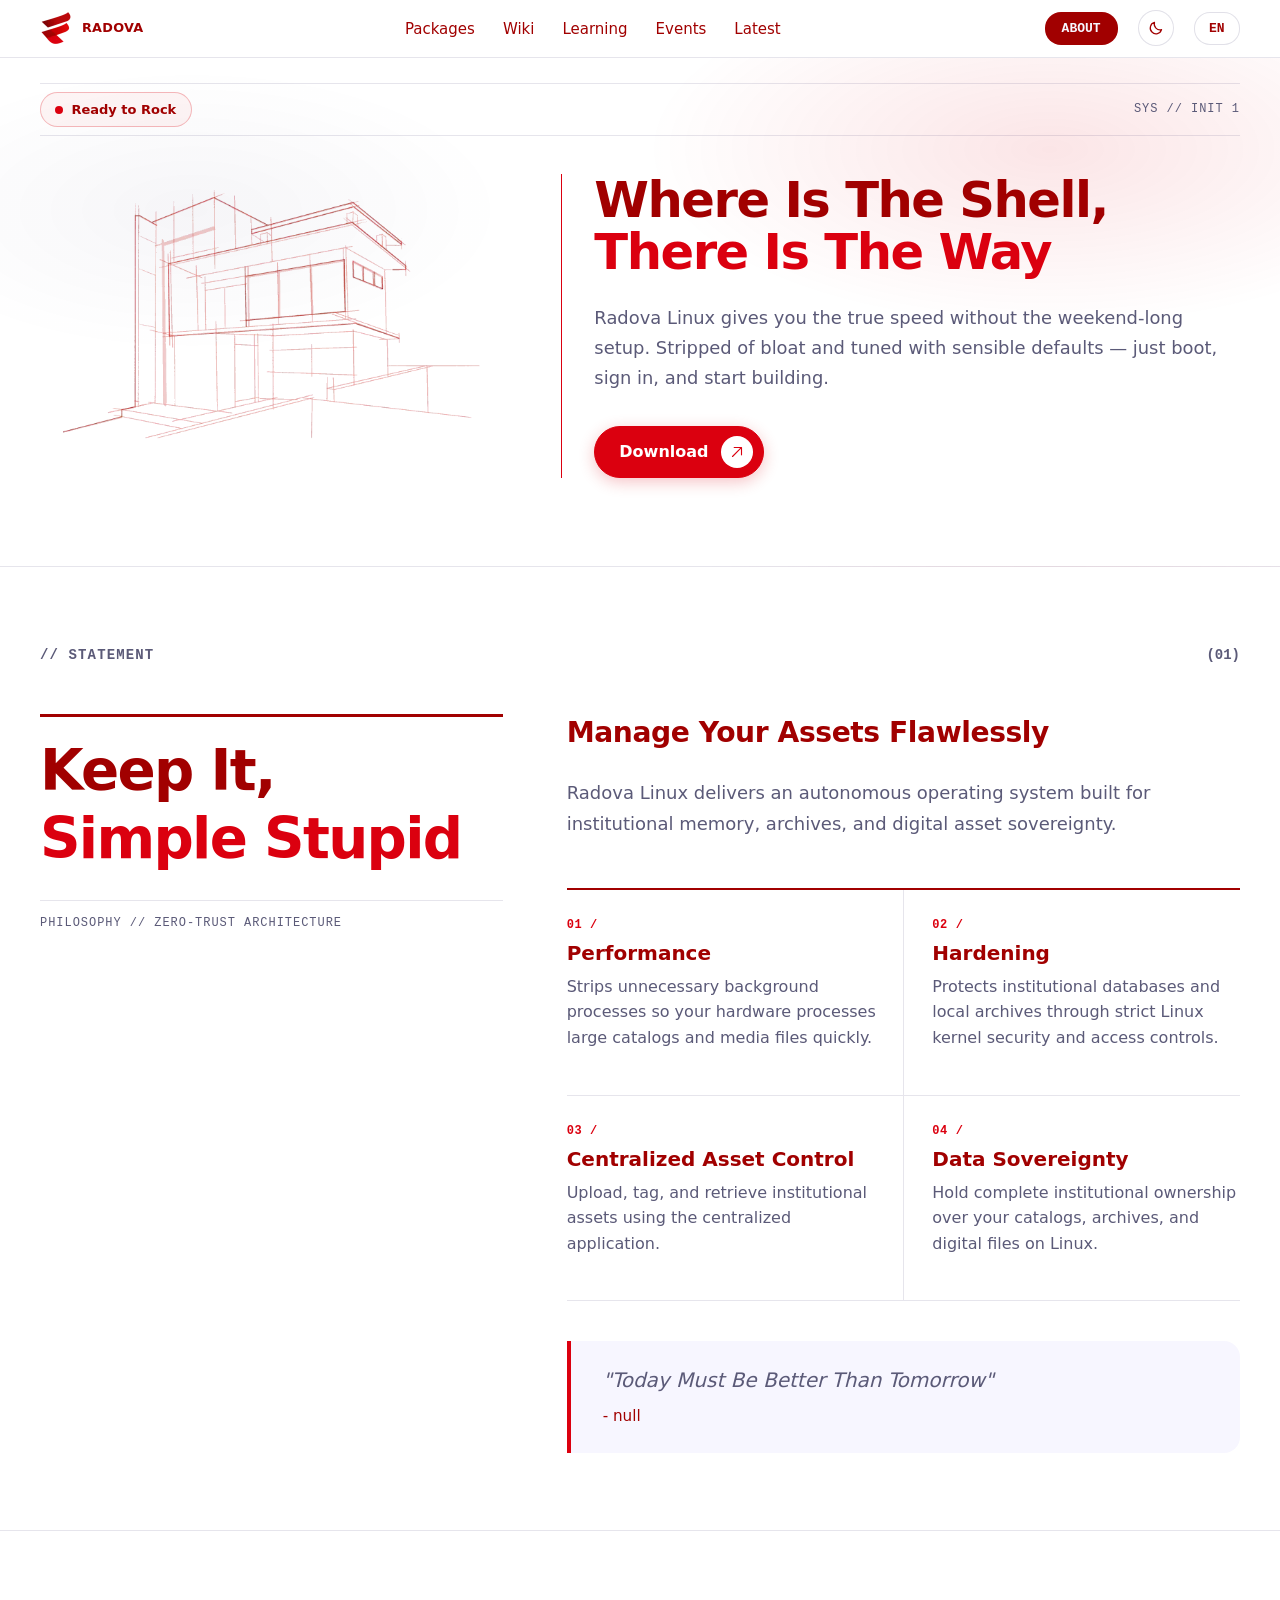
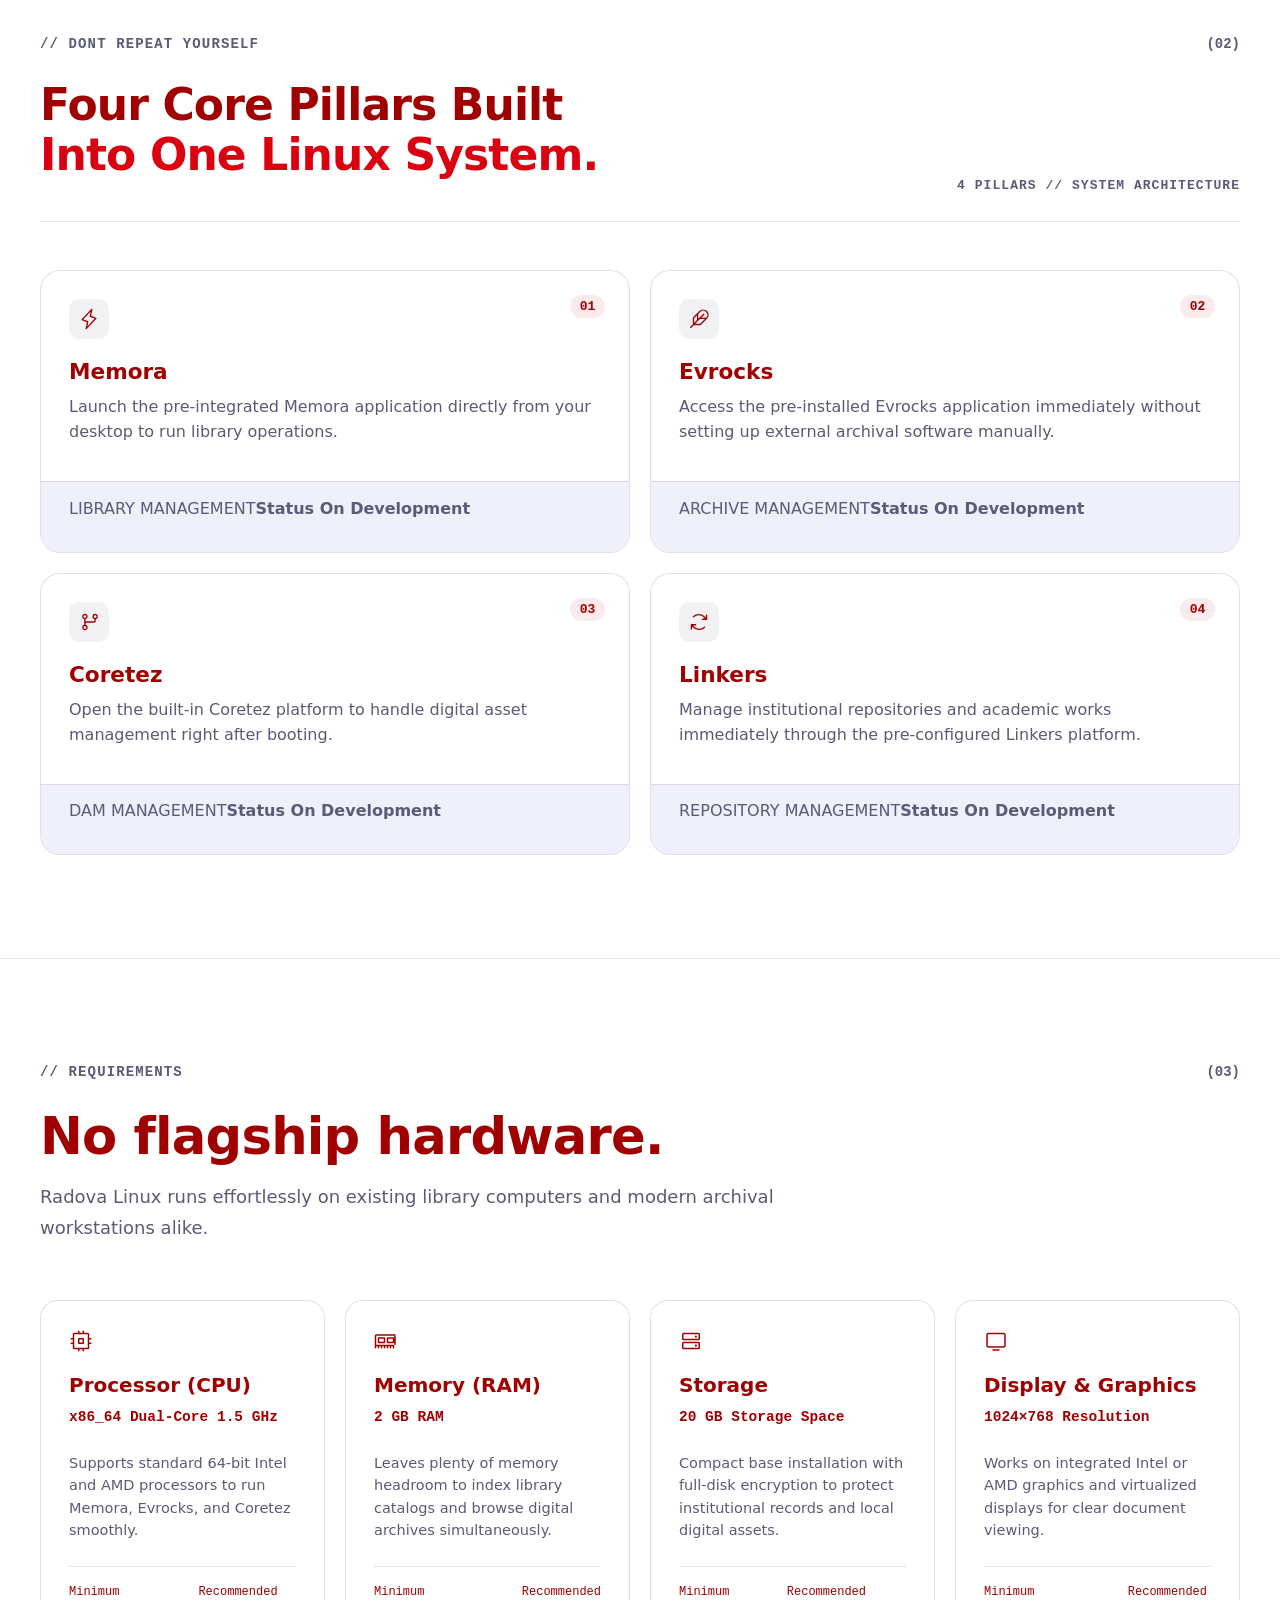
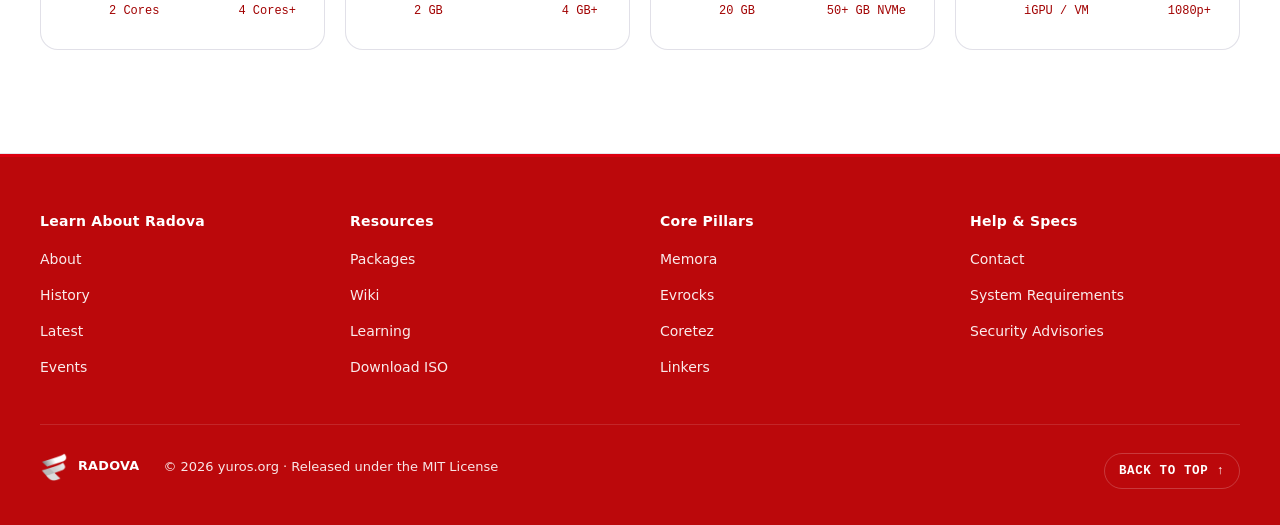
==== commit e2e6fa67: "update" ====
--- a/index.html
+++ b/index.html
@@ -9,11 +9,10 @@
   <meta name="description" content="Radova Linux is a high-performance, hardened OS built for archives, libraries, museums, DAM, institutional repositories, education, healthcare, and classified data.">  <meta property="og:title" content="Radova Linux — Sovereign OS for Institutional Memory & Classified Data">
   <meta property="og:description" content="A high-performance, security-hardened Linux operating system engineered for archives, libraries, museums, DAM, institutional repositories, education, healthcare, and classified information.">
   <link rel="canonical" href="https://radova.org/">
-  <link rel="preload" as="image" type="image/webp" imagesrcset="assets/media/sketsa-rumah-800.webp 800w, assets/media/sketsa-rumah.webp 1920w" imagesizes="(max-width: 1023px) calc(100vw - 2rem), 42vw" fetchpriority="high">
   <link rel="icon" type="image/png" href="assets/media/logo.png">
-  <style>:root{color-scheme:light;--font-heading:"Lato",system-ui,-apple-system,sans-serif;--font-body:"Roboto Variable",system-ui,-apple-system,sans-serif;--font-mono:ui-monospace,SFMono-Regular,Menlo,Consolas,monospace;--red-900:#A10000;--red-700:#BB080B;--red-600:#DB000F;--red-500:#FF0000;--navy-950:#0B0711;--navy-900:#0E0347;--navy-800:#150B52;--blue:#0035C6;--lavender:#F7F6FF;--white:#FFFFFF;--surface-page:#FFFFFF;--surface-card:#FFFFFF;--surface-subtle:#F7F6FF;--surface-dock:#F0EFFC;--surface-header:rgba(255,255,255,0.82);--text-primary:var(--red-900);--text-heading:var(--red-900);--text-muted:#5B5A78;--text-accent:var(--red-600);--border-line:rgba(14,3,71,0.10);--border-card:rgba(14,3,71,0.12);--container-max:100%;--pad-x:1rem;--pad-y:clamp(4rem,8vw,7rem)}:root[data-theme="dark"]{color-scheme:dark;--surface-page:#0B0711;--surface-card:#150B52;--surface-subtle:#150B52;--surface-dock:#0E0347;--surface-header:rgba(11,7,17,0.88);--text-primary:#FFFFFF;--text-heading:#FFFFFF;--text-muted:#C4C0D4;--text-accent:#DB000F;--border-line:rgba(196,192,212,0.18);--border-card:rgba(196,192,212,0.16)}*,*::before,*::after{box-sizing:border-box}html,body{max-width:100%;overflow-x:clip;margin:0;padding:0;background-color:var(--surface-page);color:var(--text-primary);font-family:var(--font-body);font-size:16px;line-height:1.6;-webkit-font-smoothing:antialiased}img{max-width:100%;height:auto}ul[class],ol[class],dl[class],figure,blockquote{margin:0;padding:0}ul[class],ol[class],ul[class] li,ol[class] li{list-style:none}p,h1,h2,h3,h4,dt,dd,article{min-width:0;overflow-wrap:break-word}h1,h2,h3,h4,h5,h6{font-family:var(--font-heading);color:var(--text-heading);margin:0 0 1rem;text-wrap:balance}h1{font-size:clamp(2.25rem,5vw,56px);font-weight:900;line-height:1.1;letter-spacing:-0.02em}h2{font-size:clamp(2rem,4vw,48px);font-weight:900;line-height:1.15;letter-spacing:-0.015em}h3{font-size:clamp(1.25rem,2.2vw,24px);font-weight:700;line-height:1.25}h1 span,h2 span{color:var(--text-accent)}p{font-family:var(--font-body);font-size:16px;line-height:1.65;color:var(--text-muted);margin:0 0 1rem}.lead{font-size:clamp(1.125rem,1.8vw,20px);line-height:1.6;color:var(--text-muted)}a{color:var(--text-heading);text-decoration:underline;text-underline-offset:0.2em}a:hover{color:var(--red-700)}:focus-visible{outline:2px solid var(--red-600);outline-offset:3px}.skip-link{position:absolute;top:-4rem;left:1rem;z-index:1000;padding:0.5rem 1rem;background:var(--red-900);color:var(--white);border-radius:999px;font-weight:600;text-decoration:none}.skip-link:focus{top:0.75rem}@media (min-width:576px){:root{--container-max:510px}}@media (min-width:768px){:root{--container-max:700px}}@media (min-width:1024px){:root{--container-max:950px}}@media (min-width:1280px){:root{--container-max:1200px}}@media (min-width:1536px){:root{--container-max:1450px}}.site-header,main>section,.site-footer{width:100%;padding-inline:max(var(--pad-x),calc((100% - var(--container-max))/2))}main>section{position:relative;padding-block:var(--pad-y);scroll-margin-top:5rem}body>main,main{margin:0;padding:0;counter-reset:section-counter}section[data-label]{counter-increment:section-counter}section[data-label]::before{content:"// " attr(data-label);display:block;font-family:var(--font-mono);font-size:14px;font-weight:600;text-transform:uppercase;letter-spacing:0.08em;color:var(--text-muted);margin-bottom:1.5rem}section[data-label]::after{content:"(" counter(section-counter,decimal-leading-zero) ")";position:absolute;top:var(--section-py,var(--pad-y));right:max(var(--pad-x),calc((100% - var(--container-max))/2));font-family:var(--font-mono);font-size:14px;font-weight:600;color:var(--text-muted);pointer-events:none}body>header.site-header,.site-header{position:sticky;top:0;z-index:100;min-height:48px;padding-block:0.65rem;gap:1.25rem;background:var(--surface-header);border-bottom:1px solid var(--border-line)}.brand-lockup{gap:0.625rem;flex-shrink:0}.brand-name{font-size:0.8rem;letter-spacing:0.02em;color:var(--text-heading)}.brand-lockup-light .brand-name{color:var(--white)}.header-menu{display:flex;align-items:center;justify-content:space-between;flex:1;gap:1.5rem;margin-left:1.5rem}.nav-list{gap:1.75rem}.nav-list a{font-family:var(--font-body);font-size:15px;font-weight:500;color:var(--text-heading)}.nav-list a:hover{color:var(--red-600)}.navbar{margin-left:auto}.dropdown{display:inline-block}.dropdown-content{position:absolute;top:calc(100% + 18px);right:0;left:auto;background:var(--surface-card);min-width:250px;max-width:calc(100vw - 32px);border-radius:16px;box-shadow:0 16px 24px rgba(0,0,0,0.12);z-index:999;opacity:0;visibility:hidden;border:1px solid var(--border-card);overflow:hidden}.dropdown-content.active,.btn-navy.active~.dropdown-content,.dropdown:hover .dropdown-content,.dropdown:focus-within .dropdown-content{opacity:1;visibility:visible}.dropdown-content a,.dropdown-content button.d-content-back{display:flex;justify-content:space-between;align-items:center;gap:1rem;width:100%;margin:0;padding:1.1rem 1.5rem;background:transparent;color:var(--text-muted);font-family:var(--font-heading);font-weight:700;font-size:13px;text-transform:uppercase;letter-spacing:1px;text-decoration:none;text-align:left;border:none;border-bottom:1px solid var(--border-line);border-radius:0;cursor:pointer;white-space:nowrap}.dropdown-content :last-child{border-bottom:none}.dropdown-content a:hover,.dropdown-content a:focus,.dropdown-content button.d-content-back:hover,.dropdown-content button.d-content-back:focus{background-color:var(--red-600);color:var(--white)}.dropdown-content button.d-content-back{color:var(--text-heading)}.menu-arrow{position:absolute;top:100%;right:20px;width:0;height:0;border-left:10px solid transparent;border-right:10px solid transparent;border-bottom:10px solid var(--border-card);z-index:1000;display:none;margin-top:8px}.btn-navy.active+.menu-arrow,.dropdown:hover .menu-arrow,.dropdown:focus-within .menu-arrow{display:block}button.btn-theme{width:36px;height:36px;min-height:36px;margin:0 0 0 auto;border-radius:999px;border:1.5px solid var(--border-card);background:var(--surface-card);color:var(--text-heading);cursor:pointer}button.btn-theme:hover{border-color:var(--red-600);color:var(--red-600);background:var(--surface-subtle)}button.btn-lang{width:auto;background-color:var(--surface-card);border:1.5px solid var(--border-card);color:var(--text-heading);font-size:13px;padding:0.5rem 0.9rem;border-radius:16px;cursor:pointer;line-height:normal}button.btn-lang:hover{border-color:var(--red-600);color:var(--red-600);background-color:var(--surface-subtle)}button.btn-theme+button.btn-lang{margin-left:0}.nav-toggle{display:none;gap:5px;width:38px;height:38px;background:transparent;border:1px solid var(--border-line);border-radius:10px;cursor:pointer;flex-shrink:0}.nav-toggle:hover{background-color:rgba(14,3,71,0.05);border-color:var(--text-heading)}.nav-toggle span{display:block;width:18px;height:2px;background-color:var(--text-heading);border-radius:2px}.nav-toggle[aria-expanded="true"] span:nth-child(1){transform:translateY(7px) rotate(45deg)}.nav-toggle[aria-expanded="true"] span:nth-child(2){opacity:0}.nav-toggle[aria-expanded="true"] span:nth-child(3){transform:translateY(-7px) rotate(-45deg)}@media (min-width:768px){.header-menu{display:flex;align-items:center;flex:1;gap:2.9rem}.header-menu>nav:first-child{margin-inline:auto}.header-menu .navbar,button.btn-theme{margin-left:0}}@media (max-width:767px){.site-header{z-index:1000;flex-wrap:nowrap;background:var(--surface-page)}.nav-toggle{display:inline-flex;position:relative;z-index:1002}button.btn-lang{padding:0.45rem 0.75rem;position:relative;z-index:1002}.header-menu{display:none;position:fixed;inset:0;top:58px;z-index:999;flex-direction:column;align-items:stretch;justify-content:flex-start;width:100%;height:calc(100dvh - 58px);margin-left:0;padding:0.75rem var(--pad-x) 2rem;background:var(--surface-page);border-top:1px solid var(--border-line);overflow-y:auto;gap:0.125rem}.header-menu.is-open{display:flex}.header-menu nav,.header-menu ul,.header-menu li{display:block;width:100%;margin:0;padding:0}.nav-list,.dropdown-content{display:flex;flex-direction:column;align-items:stretch;gap:0.125rem}.navbar{margin:0;padding:0;border-top:none}.navbar .btn-navy,.dropdown-content button.d-content-back,.menu-arrow,.dropdown:hover .menu-arrow,.dropdown:focus-within .menu-arrow{display:none}.dropdown-content{position:static;opacity:1;visibility:visible;transform:none;min-width:100%;max-width:100%;border:none;border-radius:0;box-shadow:none;background:transparent}.nav-list a,.dropdown-content a{display:flex;align-items:center;justify-content:flex-start;width:100%;margin:0;padding:0.55rem 0.75rem;color:var(--text-heading);font-family:var(--font-body);font-size:15.5px;font-weight:700;line-height:1.3;text-transform:none;letter-spacing:0;border:none;border-radius:10px}.nav-list a:hover,.nav-list a:focus,.dropdown-content a:hover,.dropdown-content a:focus{background-color:rgba(219,0,15,0.08);color:var(--red-600);border-radius:10px}}:root[data-theme="dark"] .dropdown-content{box-shadow:0 16px 36px rgba(0,0,0,0.45)}:root[data-theme="dark"] .dropdown-content a,:root[data-theme="dark"] .dropdown-content button.d-content-back{color:#FFFFFF}:root[data-theme="dark"] .dropdown-content a:hover,:root[data-theme="dark"] .dropdown-content button.d-content-back:hover,:root[data-theme="dark"] button.btn-theme:hover,:root[data-theme="dark"] button.btn-lang:hover{background-color:var(--navy-900);color:#FFFFFF}a.btn,button.btn{text-decoration:none;cursor:pointer;user-select:none}.btn{display:inline-flex;align-items:center;justify-content:center;width:auto;margin:0;height:48px;padding:0 1.5rem;border-radius:9999px;font-family:var(--font-body);font-size:16px;font-weight:500;line-height:1;white-space:nowrap;border:1.5px solid transparent}.btn-lg{height:52px;padding-inline:1.5rem;font-size:16px;font-weight:600}.btn-primary{background-color:var(--red-600);border-color:var(--red-600);color:var(--white);box-shadow:0 4px 16px rgba(219,0,15,0.24)}.btn-primary:hover{background-color:var(--red-700);border-color:var(--red-700);color:var(--white)}.btn-primary:active{background-color:var(--red-900);border-color:var(--red-900)}.btn-navy{display:inline-block;width:auto;margin:0;padding:0.5rem 1rem;background-color:var(--red-900);border:1px solid transparent;color:var(--lavender);font-size:13px;line-height:normal;border-radius:16px;cursor:pointer}.btn-navy:hover{background-color:rgba(14,3,71,0.05);color:var(--red-900)}.btn-navy.active{background-color:var(--red-900);color:var(--white)}.btn-arrow{padding-inline:1.5rem 0.625rem;gap:0.75rem}.btn-arrow::after{content:"";display:inline-block;width:32px;height:32px;border-radius:50%;flex-shrink:0;background:var(--white)}:root[data-theme="dark"] .btn-navy{background-color:var(--navy-800);border-color:rgba(196,192,212,0.28);color:var(--white)}:root[data-theme="dark"] .btn-navy:hover{background-color:var(--red-600);border-color:var(--red-600);color:var(--white)}.hero{background:radial-gradient(45% 50% at 82% 18%,rgba(219,0,15,0.10),transparent 70%),radial-gradient(35% 40% at 15% 30%,rgba(14,3,71,0.04),transparent 70%),var(--surface-page);padding-top:clamp(1rem,2vw,1.75rem);padding-bottom:clamp(3.5rem,7vw,5.5rem);border-bottom:1px solid var(--border-line)}.hero-spec-strip{border-top:1px solid var(--border-line);border-bottom:1px solid var(--border-line);padding-block:0.5rem;margin-bottom:clamp(1.5rem,3vw,2.5rem);gap:1rem}.hero-spec-strip::after{content:attr(data-sys);font-family:var(--font-mono);font-size:12px;color:var(--text-muted);text-transform:uppercase;letter-spacing:0.08em}.hero-chip{gap:0.5rem;padding:0.35rem 0.9rem;border-radius:999px;border:1px solid rgba(219,0,15,0.25);background:rgba(219,0,15,0.04);color:var(--text-heading);font-size:13px}.hero-chip::before{content:"";width:8px;height:8px;border-radius:50%;background:var(--red-600);flex-shrink:0}.hero-split{grid-template-columns:1fr;gap:2rem}.hero-split h1{font-family:var(--font-heading);font-size:clamp(1.85rem,4.8vw,3.25rem);font-weight:900;line-height:1.05;letter-spacing:-0.03em;color:var(--text-heading);margin:0 0 1.5rem;text-transform:capitalize}.hero-split h1 span{color:var(--text-accent)}.hero-lead{font-size:clamp(1rem,1.4vw,1.125rem);line-height:1.7;color:var(--text-muted);margin:0 0 2rem;max-width:60ch}.hero-actions{gap:1rem}@media (min-width:1024px){.hero-split{grid-template-columns:repeat(12,1fr);gap:clamp(2rem,4vw,3.5rem);align-items:start}.hero-split-left{grid-column:1/6}.hero-split-right{grid-column:6/13;border-left:1px solid var(--red-600);padding-left:clamp(1.5rem,2.5vw,2.5rem)}}@media (min-width:1280px){.hero-split h1{font-size:3.1rem}}@media (min-width:1536px){.hero-split{gap:4rem}.hero-split h1{font-size:3.5rem}.hero-split-right{padding-left:3rem}}:root[data-theme="dark"] .hero{background:radial-gradient(46% 52% at 82% 18%,rgba(219,0,15,0.16),transparent 72%),radial-gradient(38% 46% at 15% 32%,rgba(21,11,82,0.45),transparent 72%),var(--surface-page)}:root[data-theme="dark"] .hero-chip{background-color:rgba(219,0,15,0.14);border-color:rgba(219,0,15,0.45);color:var(--white)}.hero-split-left img{display:block;width:100%;aspect-ratio:16/9}#manifesto{--section-py:clamp(3.5rem,6vw,5.5rem);border-bottom:1px solid var(--border-line);padding-block:var(--section-py)}#manifesto::before{margin-bottom:3rem}.manifesto-grid{grid-template-columns:1fr;gap:3rem}.manifesto-col-left{border-top:3px solid var(--red-900);padding-top:1.5rem}.manifesto-title{font-size:clamp(2.25rem,4.4vw,3.75rem);line-height:1.05;letter-spacing:-0.03em;text-transform:capitalize}.manifesto-title span{display:block;color:var(--text-accent);margin-top:0.15em}.manifesto-title::after{content:"PHILOSOPHY // ZERO-TRUST ARCHITECTURE";display:block;margin-top:2rem;font-family:var(--font-mono);font-size:12px;font-weight:400;letter-spacing:0.08em;color:var(--text-muted);padding-top:1rem;border-top:1px solid var(--border-line)}.manifesto-lead{font-size:clamp(1.375rem,2.2vw,2rem);line-height:1.38;margin-bottom:1.5rem;letter-spacing:-0.015em;text-transform:capitalize}.manifesto-deep{font-size:1.125rem;line-height:1.75;margin-bottom:3rem;max-width:62ch}.swiss-ledger{grid-template-columns:1fr;border-top:2px solid var(--red-900);border-bottom:1px solid var(--border-line)}article.ledger-item,.ledger-item{border-radius:0;background:transparent;box-shadow:none;border:0;padding:1.75rem 1.5rem 1.75rem 0}.ledger-item h3{font-size:1.25rem;line-height:1.3;margin:0 0 0.5rem}.ledger-item h3::before{content:attr(data-index);font-family:var(--font-mono);font-size:12px;font-weight:700;color:var(--text-accent);display:block;margin-bottom:0.4rem;letter-spacing:0.05em}.ledger-item:nth-child(1) h3::before{content:"01 /"}.ledger-item:nth-child(2) h3::before{content:"02 /"}.ledger-item:nth-child(3) h3::before{content:"03 /"}.ledger-item:nth-child(4) h3::before{content:"04 /"}.ledger-item p{font-size:1rem;line-height:1.6;text-align:left}.manifesto-quote{margin-top:2.5rem;background:var(--surface-subtle);border-left:4px solid var(--red-600);padding:1.5rem 2rem;border-radius:0 16px 16px 0}.manifesto-quote p{font-size:1.25rem;font-style:italic;line-height:1.5;margin-bottom:0.5rem;text-transform:capitalize}.manifesto-quote cite{font-family:var(--font-body);font-size:0.95rem;font-style:normal;font-weight:500}@media (max-width:767px){article.ledger-item:not(:first-child),.ledger-item:not(:first-child){border-top:1px solid var(--border-line)}}@media (min-width:768px){.swiss-ledger{grid-template-columns:repeat(2,1fr)}article.ledger-item:nth-child(2n),.ledger-item:nth-child(2n){border-left:1px solid var(--border-line);padding-left:1.75rem;padding-right:0}article.ledger-item:nth-child(n+3),.ledger-item:nth-child(n+3){border-top:1px solid var(--border-line)}}@media (min-width:1024px){.manifesto-grid{grid-template-columns:repeat(12,1fr);gap:clamp(2rem,5vw,4rem);align-items:start}.manifesto-col-left{grid-column:1/6;position:sticky;top:6.5rem}.manifesto-col-right{grid-column:6/13}}@media (min-width:1536px){.manifesto-grid{gap:4.5rem}}:root[data-theme="dark"] .manifesto-col-left,:root[data-theme="dark"] .swiss-ledger{border-top-color:var(--red-600)}:root[data-theme="dark"] .manifesto-quote{border:1px solid var(--border-card);border-left:3px solid var(--red-600)}.d-flex{display:flex}.d-inline-flex{display:inline-flex}.d-grid{display:grid}.d-block{display:block}.flex-col{flex-direction:column}.flex-wrap{flex-wrap:wrap}.items-center{align-items:center}.justify-between{justify-content:space-between}.justify-center{justify-content:center}.m-0{margin:0}.p-0{padding:0}.rel{position:relative}.w-full{width:100%}.shrink-0{flex-shrink:0}.min-w-0{min-width:0}.font-heading{font-family:var(--font-heading)}.font-mono{font-family:var(--font-mono)}.fw-700{font-weight:700}.fw-900{font-weight:900}.uppercase{text-transform:uppercase}.no-underline{text-decoration:none}.text-heading{color:var(--text-heading)}.text-muted{color:var(--text-muted)}.bg-page{background:var(--surface-page)}</style>
+  <style>:root{color-scheme:light;--font-heading:"Lato",system-ui,-apple-system,sans-serif;--font-body:"Roboto Variable",system-ui,-apple-system,sans-serif;--font-mono:ui-monospace,SFMono-Regular,Menlo,Consolas,monospace;--red-900:#A10000;--red-700:#BB080B;--red-600:#DB000F;--red-500:#FF0000;--navy-950:#0B0711;--navy-900:#0E0347;--navy-800:#150B52;--blue:#0035C6;--lavender:#F7F6FF;--white:#FFFFFF;--surface-page:#FFFFFF;--surface-card:#FFFFFF;--surface-subtle:#F7F6FF;--surface-dock:#F0EFFC;--surface-header:rgba(255,255,255,0.82);--text-primary:var(--red-900);--text-heading:var(--red-900);--text-muted:#5B5A78;--text-accent:var(--red-600);--border-line:rgba(14,3,71,0.10);--border-card:rgba(14,3,71,0.12);--container-max:100%;--pad-x:1rem;--pad-y:clamp(4rem,8vw,7rem)}:root[data-theme="dark"]{color-scheme:dark;--surface-page:#0B0711;--surface-card:#150B52;--surface-subtle:#150B52;--surface-dock:#0E0347;--surface-header:rgba(11,7,17,0.88);--text-primary:#FFFFFF;--text-heading:#FFFFFF;--text-muted:#C4C0D4;--text-accent:#DB000F;--border-line:rgba(196,192,212,0.18);--border-card:rgba(196,192,212,0.16)}*,*::before,*::after{box-sizing:border-box}html,body{max-width:100%;overflow-x:clip;margin:0;padding:0;background-color:var(--surface-page);color:var(--text-primary);font-family:var(--font-body);font-size:16px;line-height:1.6;-webkit-font-smoothing:antialiased}img{max-width:100%;height:auto}ul[class],ol[class],dl[class],figure,blockquote{margin:0;padding:0}ul[class],ol[class],ul[class] li,ol[class] li{list-style:none}p,h1,h2,h3,h4,dt,dd,article{min-width:0;overflow-wrap:break-word}h1,h2,h3,h4,h5,h6{font-family:var(--font-heading);color:var(--text-heading);margin:0 0 1rem;text-wrap:balance}h1{font-size:clamp(2.25rem,5vw,56px);font-weight:900;line-height:1.1;letter-spacing:-0.02em}h2{font-size:clamp(2rem,4vw,48px);font-weight:900;line-height:1.15;letter-spacing:-0.015em}h3{font-size:clamp(1.25rem,2.2vw,24px);font-weight:700;line-height:1.25}h1 span,h2 span{color:var(--text-accent)}p{font-family:var(--font-body);font-size:16px;line-height:1.65;color:var(--text-muted);margin:0 0 1rem}.lead{font-size:clamp(1.125rem,1.8vw,20px);line-height:1.6;color:var(--text-muted)}a{color:var(--text-heading);text-decoration:underline;text-underline-offset:0.2em}a:hover{color:var(--red-700)}:focus-visible{outline:2px solid var(--red-600);outline-offset:3px}.skip-link{position:absolute;top:-4rem;left:1rem;z-index:1000;padding:0.5rem 1rem;background:var(--red-900);color:var(--white);border-radius:999px;font-weight:600;text-decoration:none}.skip-link:focus{top:0.75rem}@media (min-width:576px){:root{--container-max:510px}}@media (min-width:768px){:root{--container-max:700px}}@media (min-width:1024px){:root{--container-max:950px}}@media (min-width:1280px){:root{--container-max:1200px}}@media (min-width:1536px){:root{--container-max:1450px}}.site-header,main>section,.site-footer{width:100%;padding-inline:max(var(--pad-x),calc((100% - var(--container-max))/2))}main>section{position:relative;padding-block:var(--pad-y);scroll-margin-top:5rem}body>main,main{margin:0;padding:0;counter-reset:section-counter}section[data-label]{counter-increment:section-counter}section[data-label]::before{content:"// " attr(data-label);display:block;font-family:var(--font-mono);font-size:14px;font-weight:600;text-transform:uppercase;letter-spacing:0.08em;color:var(--text-muted);margin-bottom:1.5rem}section[data-label]::after{content:"(" counter(section-counter,decimal-leading-zero) ")";position:absolute;top:var(--section-py,var(--pad-y));right:max(var(--pad-x),calc((100% - var(--container-max))/2));font-family:var(--font-mono);font-size:14px;font-weight:600;color:var(--text-muted);pointer-events:none}body>header.site-header,.site-header{position:sticky;top:0;z-index:100;min-height:48px;padding-block:0.65rem;gap:1.25rem;background:var(--surface-header);border-bottom:1px solid var(--border-line)}.brand-lockup{gap:0.625rem;flex-shrink:0}.brand-name{font-size:0.8rem;letter-spacing:0.02em;color:var(--text-heading)}.brand-lockup-light .brand-name{color:var(--white)}.header-menu{display:flex;align-items:center;justify-content:space-between;flex:1;gap:1.5rem;margin-left:1.5rem}.nav-list{gap:1.75rem}.nav-list a{font-family:var(--font-body);font-size:15px;font-weight:500;color:var(--text-heading)}.nav-list a:hover{color:var(--red-600)}.navbar{margin-left:auto}.dropdown{display:inline-block}.dropdown-content{position:absolute;top:calc(100% + 18px);right:0;left:auto;background:var(--surface-card);min-width:250px;max-width:calc(100vw - 32px);border-radius:16px;box-shadow:0 16px 24px rgba(0,0,0,0.12);z-index:999;opacity:0;visibility:hidden;border:1px solid var(--border-card);overflow:hidden}.dropdown-content.active,.btn-navy.active~.dropdown-content,.dropdown:hover .dropdown-content,.dropdown:focus-within .dropdown-content{opacity:1;visibility:visible}.dropdown-content a,.dropdown-content button.d-content-back{display:flex;justify-content:space-between;align-items:center;gap:1rem;width:100%;margin:0;padding:1.1rem 1.5rem;background:transparent;color:var(--text-muted);font-family:var(--font-heading);font-weight:700;font-size:13px;text-transform:uppercase;letter-spacing:1px;text-decoration:none;text-align:left;border:none;border-bottom:1px solid var(--border-line);border-radius:0;cursor:pointer;white-space:nowrap}.dropdown-content :last-child{border-bottom:none}.dropdown-content a:hover,.dropdown-content a:focus,.dropdown-content button.d-content-back:hover,.dropdown-content button.d-content-back:focus{background-color:var(--red-600);color:var(--white)}.dropdown-content button.d-content-back{color:var(--text-heading)}.menu-arrow{position:absolute;top:100%;right:20px;width:0;height:0;border-left:10px solid transparent;border-right:10px solid transparent;border-bottom:10px solid var(--border-card);z-index:1000;display:none;margin-top:8px}.btn-navy.active+.menu-arrow,.dropdown:hover .menu-arrow,.dropdown:focus-within .menu-arrow{display:block}button.btn-theme{width:36px;height:36px;min-height:36px;margin:0 0 0 auto;border-radius:999px;border:1.5px solid var(--border-card);background:var(--surface-card);color:var(--text-heading);cursor:pointer}button.btn-theme:hover{border-color:var(--red-600);color:var(--red-600);background:var(--surface-subtle)}button.btn-lang{width:auto;background-color:var(--surface-card);border:1.5px solid var(--border-card);color:var(--text-heading);font-size:13px;padding:0.5rem 0.9rem;border-radius:16px;cursor:pointer;line-height:normal}button.btn-lang:hover{border-color:var(--red-600);color:var(--red-600);background-color:var(--surface-subtle)}button.btn-theme+button.btn-lang{margin-left:0}.nav-toggle{display:none;gap:5px;width:38px;height:38px;background:transparent;border:1px solid var(--border-line);border-radius:10px;cursor:pointer;flex-shrink:0}.nav-toggle:hover{background-color:rgba(14,3,71,0.05);border-color:var(--text-heading)}.nav-toggle span{display:block;width:18px;height:2px;background-color:var(--text-heading);border-radius:2px}.nav-toggle[aria-expanded="true"] span:nth-child(1){transform:translateY(7px) rotate(45deg)}.nav-toggle[aria-expanded="true"] span:nth-child(2){opacity:0}.nav-toggle[aria-expanded="true"] span:nth-child(3){transform:translateY(-7px) rotate(-45deg)}@media (min-width:768px){.header-menu{display:flex;align-items:center;flex:1;gap:2.9rem}.header-menu>nav:first-child{margin-inline:auto}.header-menu .navbar,button.btn-theme{margin-left:0}}@media (max-width:767px){.site-header{z-index:1000;flex-wrap:nowrap;background:var(--surface-page)}.nav-toggle{display:inline-flex;position:relative;z-index:1002}button.btn-lang{padding:0.45rem 0.75rem;position:relative;z-index:1002}.header-menu{display:none;position:fixed;inset:0;top:58px;z-index:999;flex-direction:column;align-items:stretch;justify-content:flex-start;width:100%;height:calc(100dvh - 58px);margin-left:0;padding:0.75rem var(--pad-x) 2rem;background:var(--surface-page);border-top:1px solid var(--border-line);overflow-y:auto;gap:0.125rem}.header-menu.is-open{display:flex}.header-menu nav,.header-menu ul,.header-menu li{display:block;width:100%;margin:0;padding:0}.nav-list,.dropdown-content{display:flex;flex-direction:column;align-items:stretch;gap:0.125rem}.navbar{margin:0;padding:0;border-top:none}.navbar .btn-navy,.dropdown-content button.d-content-back,.menu-arrow,.dropdown:hover .menu-arrow,.dropdown:focus-within .menu-arrow{display:none}.dropdown-content{position:static;opacity:1;visibility:visible;transform:none;min-width:100%;max-width:100%;border:none;border-radius:0;box-shadow:none;background:transparent}.nav-list a,.dropdown-content a{display:flex;align-items:center;justify-content:flex-start;width:100%;margin:0;padding:0.55rem 0.75rem;color:var(--text-heading);font-family:var(--font-body);font-size:15.5px;font-weight:700;line-height:1.3;text-transform:none;letter-spacing:0;border:none;border-radius:10px}.nav-list a:hover,.nav-list a:focus,.dropdown-content a:hover,.dropdown-content a:focus{background-color:rgba(219,0,15,0.08);color:var(--red-600);border-radius:10px}}:root[data-theme="dark"] .dropdown-content{box-shadow:0 16px 36px rgba(0,0,0,0.45)}:root[data-theme="dark"] .dropdown-content a,:root[data-theme="dark"] .dropdown-content button.d-content-back{color:#FFFFFF}:root[data-theme="dark"] .dropdown-content a:hover,:root[data-theme="dark"] .dropdown-content button.d-content-back:hover,:root[data-theme="dark"] button.btn-theme:hover,:root[data-theme="dark"] button.btn-lang:hover{background-color:var(--navy-900);color:#FFFFFF}a.btn,button.btn{text-decoration:none;cursor:pointer;user-select:none}.btn{display:inline-flex;align-items:center;justify-content:center;width:auto;margin:0;height:48px;padding:0 1.5rem;border-radius:9999px;font-family:var(--font-body);font-size:16px;font-weight:500;line-height:1;white-space:nowrap;border:1.5px solid transparent}.btn-lg{height:52px;padding-inline:1.5rem;font-size:16px;font-weight:600}.btn-primary{background-color:var(--red-600);border-color:var(--red-600);color:var(--white);box-shadow:0 4px 16px rgba(219,0,15,0.24)}.btn-primary:hover{background-color:var(--red-700);border-color:var(--red-700);color:var(--white)}.btn-primary:active{background-color:var(--red-900);border-color:var(--red-900)}.btn-navy{display:inline-block;width:auto;margin:0;padding:0.5rem 1rem;background-color:var(--red-900);border:1px solid transparent;color:var(--lavender);font-size:13px;line-height:normal;border-radius:16px;cursor:pointer}.btn-navy:hover{background-color:rgba(14,3,71,0.05);color:var(--red-900)}.btn-navy.active{background-color:var(--red-900);color:var(--white)}.btn-arrow{padding-inline:1.5rem 0.625rem;gap:0.75rem}.btn-arrow::after{content:"";display:inline-block;width:32px;height:32px;border-radius:50%;flex-shrink:0;background:var(--white)}:root[data-theme="dark"] .btn-navy{background-color:var(--navy-800);border-color:rgba(196,192,212,0.28);color:var(--white)}:root[data-theme="dark"] .btn-navy:hover{background-color:var(--red-600);border-color:var(--red-600);color:var(--white)}.hero{background:radial-gradient(45% 50% at 82% 18%,rgba(219,0,15,0.10),transparent 70%),radial-gradient(35% 40% at 15% 30%,rgba(14,3,71,0.04),transparent 70%),var(--surface-page);padding-top:clamp(1rem,2vw,1.75rem);padding-bottom:clamp(3.5rem,7vw,5.5rem);border-bottom:1px solid var(--border-line)}.hero-spec-strip{border-top:1px solid var(--border-line);border-bottom:1px solid var(--border-line);padding-block:0.5rem;margin-bottom:clamp(1.5rem,3vw,2.5rem);gap:1rem}.hero-spec-strip::after{content:attr(data-sys);font-family:var(--font-mono);font-size:12px;color:var(--text-muted);text-transform:uppercase;letter-spacing:0.08em}.hero-chip{gap:0.5rem;padding:0.35rem 0.9rem;border-radius:999px;border:1px solid rgba(219,0,15,0.25);background:rgba(219,0,15,0.04);color:var(--text-heading);font-size:13px}.hero-chip::before{content:"";width:8px;height:8px;border-radius:50%;background:var(--red-600);flex-shrink:0}.hero-split{grid-template-columns:1fr;gap:2rem}.hero-split h1{font-family:var(--font-heading);font-size:clamp(1.85rem,4.8vw,3.25rem);font-weight:900;line-height:1.05;letter-spacing:-0.03em;color:var(--text-heading);margin:0 0 1.5rem;text-transform:capitalize}.hero-split h1 span{color:var(--text-accent)}.hero-lead{font-size:clamp(1rem,1.4vw,1.125rem);line-height:1.7;color:var(--text-muted);margin:0 0 2rem;max-width:60ch}.hero-actions{gap:1rem}@media (min-width:1024px){.hero-split{grid-template-columns:repeat(12,1fr);gap:clamp(2rem,4vw,3.5rem);align-items:start}.hero-split-left{grid-column:1/6}.hero-split-right{grid-column:6/13;border-left:1px solid var(--red-600);padding-left:clamp(1.5rem,2.5vw,2.5rem)}}@media (min-width:1280px){.hero-split h1{font-size:3.1rem}}@media (min-width:1536px){.hero-split{gap:4rem}.hero-split h1{font-size:3.5rem}.hero-split-right{padding-left:3rem}}:root[data-theme="dark"] .hero{background:radial-gradient(46% 52% at 82% 18%,rgba(219,0,15,0.16),transparent 72%),radial-gradient(38% 46% at 15% 32%,rgba(21,11,82,0.45),transparent 72%),var(--surface-page)}:root[data-theme="dark"] .hero-chip{background-color:rgba(219,0,15,0.14);border-color:rgba(219,0,15,0.45);color:var(--white)}.hero-media{aspect-ratio:16/9;overflow:hidden;border-radius:20px}.hero-media img{display:block;width:100%;height:100%;object-fit:cover}#manifesto{--section-py:clamp(3.5rem,6vw,5.5rem);border-bottom:1px solid var(--border-line);padding-block:var(--section-py)}#manifesto::before{margin-bottom:3rem}.manifesto-grid{grid-template-columns:1fr;gap:3rem}.manifesto-col-left{border-top:3px solid var(--red-900);padding-top:1.5rem}.manifesto-title{font-size:clamp(2.25rem,4.4vw,3.75rem);line-height:1.05;letter-spacing:-0.03em;text-transform:capitalize}.manifesto-title span{display:block;color:var(--text-accent);margin-top:0.15em}.manifesto-title::after{content:"PHILOSOPHY // ZERO-TRUST ARCHITECTURE";display:block;margin-top:2rem;font-family:var(--font-mono);font-size:12px;font-weight:400;letter-spacing:0.08em;color:var(--text-muted);padding-top:1rem;border-top:1px solid var(--border-line)}.manifesto-lead{font-size:clamp(1.375rem,2.2vw,2rem);line-height:1.38;margin-bottom:1.5rem;letter-spacing:-0.015em;text-transform:capitalize}.manifesto-deep{font-size:1.125rem;line-height:1.75;margin-bottom:3rem;max-width:62ch}.swiss-ledger{grid-template-columns:1fr;border-top:2px solid var(--red-900);border-bottom:1px solid var(--border-line)}article.ledger-item,.ledger-item{border-radius:0;background:transparent;box-shadow:none;border:0;padding:1.75rem 1.5rem 1.75rem 0}.ledger-item h3{font-size:1.25rem;line-height:1.3;margin:0 0 0.5rem}.ledger-item h3::before{content:attr(data-index);font-family:var(--font-mono);font-size:12px;font-weight:700;color:var(--text-accent);display:block;margin-bottom:0.4rem;letter-spacing:0.05em}.ledger-item:nth-child(1) h3::before{content:"01 /"}.ledger-item:nth-child(2) h3::before{content:"02 /"}.ledger-item:nth-child(3) h3::before{content:"03 /"}.ledger-item:nth-child(4) h3::before{content:"04 /"}.ledger-item p{font-size:1rem;line-height:1.6;text-align:left}.manifesto-quote{margin-top:2.5rem;background:var(--surface-subtle);border-left:4px solid var(--red-600);padding:1.5rem 2rem;border-radius:0 16px 16px 0}.manifesto-quote p{font-size:1.25rem;font-style:italic;line-height:1.5;margin-bottom:0.5rem;text-transform:capitalize}.manifesto-quote cite{font-family:var(--font-body);font-size:0.95rem;font-style:normal;font-weight:500}@media (max-width:767px){article.ledger-item:not(:first-child),.ledger-item:not(:first-child){border-top:1px solid var(--border-line)}}@media (min-width:768px){.swiss-ledger{grid-template-columns:repeat(2,1fr)}article.ledger-item:nth-child(2n),.ledger-item:nth-child(2n){border-left:1px solid var(--border-line);padding-left:1.75rem;padding-right:0}article.ledger-item:nth-child(n+3),.ledger-item:nth-child(n+3){border-top:1px solid var(--border-line)}}@media (min-width:1024px){.manifesto-grid{grid-template-columns:repeat(12,1fr);gap:clamp(2rem,5vw,4rem);align-items:start}.manifesto-col-left{grid-column:1/6;position:sticky;top:6.5rem}.manifesto-col-right{grid-column:6/13}}@media (min-width:1536px){.manifesto-grid{gap:4.5rem}}:root[data-theme="dark"] .manifesto-col-left,:root[data-theme="dark"] .swiss-ledger{border-top-color:var(--red-600)}:root[data-theme="dark"] .manifesto-quote{border:1px solid var(--border-card);border-left:3px solid var(--red-600)}.d-flex{display:flex}.d-inline-flex{display:inline-flex}.d-grid{display:grid}.d-block{display:block}.flex-col{flex-direction:column}.flex-wrap{flex-wrap:wrap}.items-center{align-items:center}.justify-between{justify-content:space-between}.justify-center{justify-content:center}.m-0{margin:0}.p-0{padding:0}.rel{position:relative}.w-full{width:100%}.shrink-0{flex-shrink:0}.min-w-0{min-width:0}.font-heading{font-family:var(--font-heading)}.font-mono{font-family:var(--font-mono)}.fw-700{font-weight:700}.fw-900{font-weight:900}.uppercase{text-transform:uppercase}.no-underline{text-decoration:none}.text-heading{color:var(--text-heading)}.text-muted{color:var(--text-muted)}.bg-page{background:var(--surface-page)}</style>
   <link rel="stylesheet" href="assets/css/home-below.css?v=9" media="print" onload="this.media='all'">
-  <link rel="stylesheet" href="assets/css/fonts.css" media="print" onload="this.media='all'">
+  <noscript><link rel="stylesheet" href="assets/css/home-below.css?v=9"><link rel="stylesheet" href="assets/css/fonts.css"></noscript>
   <meta name="htmx-config" content='{"allowEval":false,"allowScriptTags":false,"selfRequestsOnly":true,"includeIndicatorStyles":false}'>
 </head>
 <body>
@@ -22,15 +21,15 @@
 
 <header class="site-header d-flex items-center justify-between w-full">
   <span class="brand-lockup d-inline-flex items-center no-underline">
-    <img src="assets/media/logo-64.webp" alt="Radova Logo" width="32" height="32" decoding="async">
+    <img src="assets/media/logo-64.webp" alt="" width="32" height="32" decoding="async">
     <span class="brand-name font-heading fw-900 uppercase">RADOVA</span>
   </span>
 
   <div id="primary-nav" class="header-menu">
     <nav aria-label="Primary navigation">
       <ul class="nav-list d-flex items-center flex-wrap">
-        <li><a class="no-underline" target="_blank" href="https://packer.radova.org" data-i18n="nav.packages">Packages</a></li>
-        <li><a class="no-underline" target="_blank" href="https://wiki.radova.org" data-i18n="nav.wiki">Wiki</a></li>
+        <li><a class="no-underline" target="_blank" rel="noopener" href="https://packer.radova.org" data-i18n="nav.packages">Packages</a></li>
+        <li><a class="no-underline" target="_blank" rel="noopener" href="https://wiki.radova.org" data-i18n="nav.wiki">Wiki</a></li>
         <li><a class="no-underline" href="https://radova.org/learns" data-i18n="nav.learning">Learning</a></li>
         <li><a class="no-underline" href="https://radova.org/events" data-i18n="nav.events">Events</a></li>
         <li><a class="no-underline" href="https://radova.org/latest/" data-i18n="nav.latest">Latest</a></li>
@@ -78,7 +77,9 @@
 
       <div class="hero-split d-grid">
         <div class="hero-split-left min-w-0">
-          <img src="assets/media/sketsa-rumah.webp" srcset="assets/media/sketsa-rumah-800.webp 800w, assets/media/sketsa-rumah.webp 1920w" sizes="(max-width: 1023px) calc(100vw - 2rem), 42vw" alt="Assentor OS" width="1920" height="1080" fetchpriority="high">
+          <div class="hero-media" data-img="assets/media/sketsa-rumah-800.webp" data-alt="Radova Linux">
+            <noscript><img src="assets/media/sketsa-rumah-800.webp" alt="Radova Linux" width="800" height="600"></noscript>
+          </div>
         </div>
 
         <div class="hero-split-right min-w-0">
@@ -242,7 +243,7 @@
   <footer class="site-footer w-full">
     <div class="footer-grid d-grid">
       <nav class="footer-col d-block" aria-label="Learn About Radova">
-        <h3 class="footer-heading font-heading fw-700 text-white" data-i18n="footer.col1">Learn About Radova</h3>
+        <h2 class="footer-heading font-heading fw-700 text-white" data-i18n="footer.col1">Learn About Radova</h2>
         <ul class="footer-links d-flex flex-col m-0 p-0">
           <li><a class="no-underline" href="https://radova.org/about/" data-i18n="nav.about">About</a></li>
           <li><a class="no-underline" href="https://radova.org/about/history" data-i18n="nav.history">History</a></li>
@@ -252,7 +253,7 @@
       </nav>
 
       <nav class="footer-col d-block" aria-label="Resources">
-        <h3 class="footer-heading font-heading fw-700 text-white" data-i18n="footer.col2">Resources</h3>
+        <h2 class="footer-heading font-heading fw-700 text-white" data-i18n="footer.col2">Resources</h2>
         <ul class="footer-links d-flex flex-col m-0 p-0">
           <li><a class="no-underline" target="_blank" rel="noopener" href="https://packer.radova.org" data-i18n="nav.packages">Packages</a></li>
           <li><a class="no-underline" target="_blank" rel="noopener" href="https://wiki.radova.org" data-i18n="nav.wiki">Wiki</a></li>
@@ -262,7 +263,7 @@
       </nav>
 
       <nav class="footer-col d-block" aria-label="Core Pillars">
-        <h3 class="footer-heading font-heading fw-700 text-white" data-i18n="footer.col3">Core Pillars</h3>
+        <h2 class="footer-heading font-heading fw-700 text-white" data-i18n="footer.col3">Core Pillars</h2>
         <ul class="footer-links d-flex flex-col m-0 p-0">
           <li><a class="no-underline" href="#fitur">Memora</a></li>
           <li><a class="no-underline" href="#fitur">Evrocks</a></li>
@@ -272,7 +273,7 @@
       </nav>
 
       <nav class="footer-col d-block" aria-label="Help and Specs">
-        <h3 class="footer-heading font-heading fw-700 text-white" data-i18n="footer.col4">Help &amp; Specs</h3>
+        <h2 class="footer-heading font-heading fw-700 text-white" data-i18n="footer.col4">Help &amp; Specs</h2>
         <ul class="footer-links d-flex flex-col m-0 p-0">
           <li><a class="no-underline" href="https://radova.org/about/contact" data-i18n="nav.contact">Contact</a></li>
           <li><a class="no-underline" href="#spesifikasi" data-i18n="footer.specs">System Requirements</a></li>
@@ -284,7 +285,7 @@
     <div class="footer-bottom d-flex flex-col items-start">
       <div class="footer-brand-bar d-flex flex-wrap items-center">
         <span class="brand-lockup brand-lockup-light d-inline-flex items-center no-underline">
-          <img src="assets/media/logo-white-64.webp" alt="Radova Logo" width="28" height="28" loading="lazy" decoding="async">
+          <img src="assets/media/logo-white-64.webp" alt="" width="28" height="28" loading="lazy" decoding="async">
           <span class="brand-name font-heading fw-900 uppercase">RADOVA</span>
         </span>
         <p class="footer-copy m-0" data-i18n="footer.copy">© 2026 yuros.org · Released under the MIT License</p>
@@ -294,7 +295,7 @@
     </div>
   </footer>
 
-  <script src="assets/js/home.bundle.js?v=5" defer></script>
-  <script src="assets/js/htmx.min.js" defer></script>
+  <script src="assets/js/loader.js" defer></script>
+  <script src="assets/js/hero-defer.js" defer></script>
 </body>
 </html>
--- a/assets/css/home-below.css
+++ b/assets/css/home-below.css
@@ -1 +1 @@
-:root{--ic-arrow-red:url("data:image/svg+xml,%3Csvg%20xmlns%3D%22http%3A%2F%2Fwww.w3.org%2F2000%2Fsvg%22%20viewBox%3D%220%200%20256%20256%22%20fill%3D%22%23DB000F%22%3E%3Cpath%20d%3D%22M200%2C64V168a8%2C8%2C0%2C0%2C1-16%2C0V83.31L69.66%2C197.66a8%2C8%2C0%2C0%2C1-11.32-11.32L172.69%2C72H88a8%2C8%2C0%2C0%2C1%2C0-16H192A8%2C8%2C0%2C0%2C1%2C200%2C64Z%22%2F%3E%3C%2Fsvg%3E");--ic-arrows-clockwise:url("data:image/svg+xml,%3Csvg%20xmlns%3D%22http%3A%2F%2Fwww.w3.org%2F2000%2Fsvg%22%20viewBox%3D%220%200%20256%20256%22%20fill%3D%22currentColor%22%3E%3Cpath%20d%3D%22M224%2C48V96a8%2C8%2C0%2C0%2C1-8%2C8H168a8%2C8%2C0%2C0%2C1%2C0-16h28.69L182.06%2C73.37a79.56%2C79.56%2C0%2C0%2C0-56.13-23.43h-.45A79.52%2C79.52%2C0%2C0%2C0%2C69.59%2C72.71%2C8%2C8%2C0%2C0%2C1%2C58.41%2C61.27a96%2C96%2C0%2C0%2C1%2C135%2C.79L208%2C76.69V48a8%2C8%2C0%2C0%2C1%2C16%2C0ZM186.41%2C183.29a80%2C80%2C0%2C0%2C1-112.47-.66L59.31%2C168H88a8%2C8%2C0%2C0%2C0%2C0-16H40a8%2C8%2C0%2C0%2C0-8%2C8v48a8%2C8%2C0%2C0%2C0%2C16%2C0V179.31l14.63%2C14.63A95.43%2C95.43%2C0%2C0%2C0%2C130%2C222.06h.53a95.36%2C95.36%2C0%2C0%2C0%2C67.07-27.33%2C8%2C8%2C0%2C0%2C0-11.18-11.44Z%22%2F%3E%3C%2Fsvg%3E");--ic-cpu:url("data:image/svg+xml,%3Csvg%20xmlns%3D%22http%3A%2F%2Fwww.w3.org%2F2000%2Fsvg%22%20viewBox%3D%220%200%20256%20256%22%20fill%3D%22currentColor%22%3E%3Cpath%20d%3D%22M152%2C96H104a8%2C8%2C0%2C0%2C0-8%2C8v48a8%2C8%2C0%2C0%2C0%2C8%2C8h48a8%2C8%2C0%2C0%2C0%2C8-8V104A8%2C8%2C0%2C0%2C0%2C152%2C96Zm-8%2C48H112V112h32Zm88%2C0H216V112h16a8%2C8%2C0%2C0%2C0%2C0-16H216V56a16%2C16%2C0%2C0%2C0-16-16H160V24a8%2C8%2C0%2C0%2C0-16%2C0V40H112V24a8%2C8%2C0%2C0%2C0-16%2C0V40H56A16%2C16%2C0%2C0%2C0%2C40%2C56V96H24a8%2C8%2C0%2C0%2C0%2C0%2C16H40v32H24a8%2C8%2C0%2C0%2C0%2C0%2C16H40v40a16%2C16%2C0%2C0%2C0%2C16%2C16H96v16a8%2C8%2C0%2C0%2C0%2C16%2C0V216h32v16a8%2C8%2C0%2C0%2C0%2C16%2C0V216h40a16%2C16%2C0%2C0%2C0%2C16-16V160h16a8%2C8%2C0%2C0%2C0%2C0-16Zm-32%2C56H56V56H200v95.87s0%2C.09%2C0%2C.13%2C0%2C.09%2C0%2C.13V200Z%22%2F%3E%3C%2Fsvg%3E");--ic-feather:url("data:image/svg+xml,%3Csvg%20xmlns%3D%22http%3A%2F%2Fwww.w3.org%2F2000%2Fsvg%22%20viewBox%3D%220%200%20256%20256%22%20fill%3D%22currentColor%22%3E%3Cpath%20d%3D%22M221.28%2C34.75a64%2C64%2C0%2C0%2C0-90.49%2C0L60.69%2C104A15.9%2C15.9%2C0%2C0%2C0%2C56%2C115.31v73.38L26.34%2C218.34a8%2C8%2C0%2C0%2C0%2C11.32%2C11.32L67.32%2C200H140.7A15.92%2C15.92%2C0%2C0%2C0%2C152%2C195.32l0%2C0%2C69.23-70A64%2C64%2C0%2C0%2C0%2C221.28%2C34.75ZM142.07%2C46.06A48%2C48%2C0%2C0%2C1%2C211.79%2C112H155.33l34.35-34.34a8%2C8%2C0%2C0%2C0-11.32-11.32L120%2C124.69V67.87ZM72%2C115.35l32-31.67v57l-32%2C32ZM140.7%2C184H83.32l56-56h56.74Z%22%2F%3E%3C%2Fsvg%3E");--ic-git-branch:url("data:image/svg+xml,%3Csvg%20xmlns%3D%22http%3A%2F%2Fwww.w3.org%2F2000%2Fsvg%22%20viewBox%3D%220%200%20256%20256%22%20fill%3D%22currentColor%22%3E%3Cpath%20d%3D%22M232%2C64a32%2C32%2C0%2C1%2C0-40%2C31v17a8%2C8%2C0%2C0%2C1-8%2C8H96a23.84%2C23.84%2C0%2C0%2C0-8%2C1.38V95a32%2C32%2C0%2C1%2C0-16%2C0v66a32%2C32%2C0%2C1%2C0%2C16%2C0V144a8%2C8%2C0%2C0%2C1%2C8-8h88a24%2C24%2C0%2C0%2C0%2C24-24V95A32.06%2C32.06%2C0%2C0%2C0%2C232%2C64ZM64%2C64A16%2C16%2C0%2C1%2C1%2C80%2C80%2C16%2C16%2C0%2C0%2C1%2C64%2C64ZM96%2C192a16%2C16%2C0%2C1%2C1-16-16A16%2C16%2C0%2C0%2C1%2C96%2C192ZM200%2C80a16%2C16%2C0%2C1%2C1%2C16-16A16%2C16%2C0%2C0%2C1%2C200%2C80Z%22%2F%3E%3C%2Fsvg%3E");--ic-hard-drives:url("data:image/svg+xml,%3Csvg%20xmlns%3D%22http%3A%2F%2Fwww.w3.org%2F2000%2Fsvg%22%20viewBox%3D%220%200%20256%20256%22%20fill%3D%22currentColor%22%3E%3Cpath%20d%3D%22M208%2C136H48a16%2C16%2C0%2C0%2C0-16%2C16v48a16%2C16%2C0%2C0%2C0%2C16%2C16H208a16%2C16%2C0%2C0%2C0%2C16-16V152A16%2C16%2C0%2C0%2C0%2C208%2C136Zm0%2C64H48V152H208v48Zm0-160H48A16%2C16%2C0%2C0%2C0%2C32%2C56v48a16%2C16%2C0%2C0%2C0%2C16%2C16H208a16%2C16%2C0%2C0%2C0%2C16-16V56A16%2C16%2C0%2C0%2C0%2C208%2C40Zm0%2C64H48V56H208v48ZM192%2C80a12%2C12%2C0%2C1%2C1-12-12A12%2C12%2C0%2C0%2C1%2C192%2C80Zm0%2C96a12%2C12%2C0%2C1%2C1-12-12A12%2C12%2C0%2C0%2C1%2C192%2C176Z%22%2F%3E%3C%2Fsvg%3E");--ic-lightning:url("data:image/svg+xml,%3Csvg%20xmlns%3D%22http%3A%2F%2Fwww.w3.org%2F2000%2Fsvg%22%20viewBox%3D%220%200%20256%20256%22%20fill%3D%22currentColor%22%3E%3Cpath%20d%3D%22M215.79%2C118.17a8%2C8%2C0%2C0%2C0-5-5.66L153.18%2C90.9l14.66-73.33a8%2C8%2C0%2C0%2C0-13.69-7l-112%2C120a8%2C8%2C0%2C0%2C0%2C3%2C13l57.63%2C21.61L88.16%2C238.43a8%2C8%2C0%2C0%2C0%2C13.69%2C7l112-120A8%2C8%2C0%2C0%2C0%2C215.79%2C118.17ZM109.37%2C214l10.47-52.38a8%2C8%2C0%2C0%2C0-5-9.06L62%2C132.71l84.62-90.66L136.16%2C94.43a8%2C8%2C0%2C0%2C0%2C5%2C9.06l52.8%2C19.8Z%22%2F%3E%3C%2Fsvg%3E");--ic-memory:url("data:image/svg+xml,%3Csvg%20xmlns%3D%22http%3A%2F%2Fwww.w3.org%2F2000%2Fsvg%22%20viewBox%3D%220%200%20256%20256%22%20fill%3D%22currentColor%22%3E%3Cpath%20d%3D%22M232%2C56H24A16%2C16%2C0%2C0%2C0%2C8%2C72V200a8%2C8%2C0%2C0%2C0%2C16%2C0V184H40v16a8%2C8%2C0%2C0%2C0%2C16%2C0V184H72v16a8%2C8%2C0%2C0%2C0%2C16%2C0V184h16v16a8%2C8%2C0%2C0%2C0%2C16%2C0V184h16v16a8%2C8%2C0%2C0%2C0%2C16%2C0V184h16v16a8%2C8%2C0%2C0%2C0%2C16%2C0V184h16v16a8%2C8%2C0%2C0%2C0%2C16%2C0V72A16%2C16%2C0%2C0%2C0%2C232%2C56ZM24%2C72H232v96H24Zm88%2C80a8%2C8%2C0%2C0%2C0%2C8-8V96a8%2C8%2C0%2C0%2C0-8-8H48a8%2C8%2C0%2C0%2C0-8%2C8v48a8%2C8%2C0%2C0%2C0%2C8%2C8ZM56%2C104h48v32H56Zm88%2C48h64a8%2C8%2C0%2C0%2C0%2C8-8V96a8%2C8%2C0%2C0%2C0-8-8H144a8%2C8%2C0%2C0%2C0-8%2C8v48A8%2C8%2C0%2C0%2C0%2C144%2C152Zm8-48h48v32H152Z%22%2F%3E%3C%2Fsvg%3E");--ic-monitor:url("data:image/svg+xml,%3Csvg%20xmlns%3D%22http%3A%2F%2Fwww.w3.org%2F2000%2Fsvg%22%20viewBox%3D%220%200%20256%20256%22%20fill%3D%22currentColor%22%3E%3Cpath%20d%3D%22M208%2C40H48A24%2C24%2C0%2C0%2C0%2C24%2C64V176a24%2C24%2C0%2C0%2C0%2C24%2C24H208a24%2C24%2C0%2C0%2C0%2C24-24V64A24%2C24%2C0%2C0%2C0%2C208%2C40Zm8%2C136a8%2C8%2C0%2C0%2C1-8%2C8H48a8%2C8%2C0%2C0%2C1-8-8V64a8%2C8%2C0%2C0%2C1%2C8-8H208a8%2C8%2C0%2C0%2C1%2C8%2C8Zm-48%2C48a8%2C8%2C0%2C0%2C1-8%2C8H96a8%2C8%2C0%2C0%2C1%2C0-16h64A8%2C8%2C0%2C0%2C1%2C168%2C224Z%22%2F%3E%3C%2Fsvg%3E")}.btn-arrow::after{background:var(--white) var(--ic-arrow-red) center/18px 18px no-repeat}.card-icon-wrap{width:40px;height:40px;border-radius:10px;background:rgba(14,3,71,0.05);margin-bottom:1.25rem}.icon-phosphor{display:inline-block;width:22px;height:22px;background-color:var(--red-900)}.icon-lightning{-webkit-mask:var(--ic-lightning) center/contain no-repeat;mask:var(--ic-lightning) center/contain no-repeat}.icon-feather{-webkit-mask:var(--ic-feather) center/contain no-repeat;mask:var(--ic-feather) center/contain no-repeat}.icon-git-branch{-webkit-mask:var(--ic-git-branch) center/contain no-repeat;mask:var(--ic-git-branch) center/contain no-repeat}.icon-arrows-clockwise{-webkit-mask:var(--ic-arrows-clockwise) center/contain no-repeat;mask:var(--ic-arrows-clockwise) center/contain no-repeat}article.spec-card-interlock,.spec-card-interlock{margin:0;padding:0;background:var(--surface-card);border-radius:20px;border:1px solid var(--border-card);box-shadow:none;overflow:hidden}.card-zone-body{padding:1.75rem 1.75rem 1.25rem}.card-index-pill{font-size:13px;color:var(--red-900);background:rgba(219,0,15,0.08);padding:0.25rem 0.6rem;border-radius:99px;position:absolute;top:1.5rem;right:1.5rem;line-height:1.2}.card-zone-body h3{font-size:1.35rem;line-height:1.25;margin:0 0 0.5rem}.card-zone-body p{font-size:1rem;line-height:1.6}.card-dock{background:var(--surface-dock);border-top:1px solid var(--border-line);padding:0.85rem 1.75rem;font-size:13px;color:var(--text-heading)}.card-dock .mini-ui{gap:1rem;font-family:var(--font-mono)}.card-dock .mini-row{gap:0.5rem}.card-dock .mini-k{font-size:12px;letter-spacing:0.05em}.card-dock .mini-v{color:inherit}@media (hover:hover){.spec-card-interlock:hover{border-color:var(--red-600);box-shadow:0 10px 30px rgba(14,3,71,0.08);transform:translateY(-2px)}.spec-card-interlock:hover .card-dock{background:var(--red-900);color:var(--white)}.spec-card-interlock:hover .card-dock dt,.spec-card-interlock:hover .card-dock .mini-v{color:var(--white)}}article.spec-card,.spec-card{margin:0;background:var(--surface-card);border:1px solid var(--border-card);border-radius:18px;padding:1.75rem;box-shadow:none}.spec-card:hover{border-color:var(--red-600);box-shadow:0 10px 28px rgba(14,3,71,0.06)}.spec-card::before{content:"";display:block;width:24px;height:24px;margin-bottom:1.25rem;background-color:var(--red-900);-webkit-mask:var(--ic-cpu) center/contain no-repeat;mask:var(--ic-cpu) center/contain no-repeat}.spec-card[data-icon="cpu"]::before{-webkit-mask-image:var(--ic-cpu);mask-image:var(--ic-cpu)}.spec-card[data-icon="memory"]::before{-webkit-mask-image:var(--ic-memory);mask-image:var(--ic-memory)}.spec-card[data-icon="hard-drives"]::before{-webkit-mask-image:var(--ic-hard-drives);mask-image:var(--ic-hard-drives)}.spec-card[data-icon="monitor"]::before{-webkit-mask-image:var(--ic-monitor);mask-image:var(--ic-monitor)}.spec-card h3{font-size:1.25rem;margin:0 0 0.5rem}.spec-val{font-size:14px;color:var(--text-heading);margin-bottom:0.75rem}.spec-card p{font-size:14.5px;line-height:1.55;margin:0 0 1.5rem}.spec-card .mini-ui{border-top:1px solid var(--border-line);padding-top:1rem;gap:0.75rem;font-family:var(--font-mono);font-size:12px}.spec-card dd{color:var(--text-heading)}:root[data-theme="dark"] .card-index-pill{background-color:rgba(219,0,15,0.18);color:var(--white)}:root[data-theme="dark"] .card-icon-wrap{background-color:var(--navy-900);border:1px solid var(--border-line)}:root[data-theme="dark"] .icon-phosphor,:root[data-theme="dark"] .spec-card::before{background-color:var(--lavender)}:root[data-theme="dark"] .spec-card-interlock:hover,:root[data-theme="dark"] .spec-card:hover{box-shadow:0 14px 34px rgba(0,0,0,0.45)}.site-footer{background:var(--red-700);border-top:3px solid var(--red-600);padding-block:3.5rem 2.25rem;color:rgba(255,255,255,0.92)}.footer-grid{grid-template-columns:1fr;gap:2.25rem 2rem;padding-bottom:2.75rem;border-bottom:1px solid rgba(255,255,255,0.12)}.footer-heading{font-size:14px;letter-spacing:0.02em;margin:0 0 1rem}nav.footer-col ul.footer-links,.footer-links{align-items:flex-start;gap:0.65rem;list-style:none}nav.footer-col ul.footer-links li,.footer-links li{margin:0;padding:0;list-style:none}.footer-links a{display:inline-block;margin:0;padding:0;color:rgba(255,255,255,0.92);font-size:14px;font-weight:400}.footer-links a:hover{color:var(--white);text-decoration:underline;text-underline-offset:4px}.footer-bottom{gap:1.25rem;padding-top:1.75rem}.footer-brand-bar{gap:0.75rem 1.5rem}.footer-copy{font-size:13px;color:rgba(255,255,255,0.90)}.footer-top{font-size:12.5px;letter-spacing:0.05em;color:#FFFFFF;padding:0.45rem 0.9rem;border:1px solid rgba(255,255,255,0.2);border-radius:999px}.footer-top:hover{color:var(--white);border-color:var(--red-600);background-color:rgba(219,0,15,0.16)}@media (min-width:576px){.footer-grid{grid-template-columns:repeat(2,1fr)}}@media (min-width:768px){.footer-bottom{flex-direction:row;align-items:center;justify-content:space-between}}@media (min-width:1024px){.footer-grid{grid-template-columns:repeat(4,1fr);gap:2.5rem}}@media (min-width:1536px){.footer-grid{gap:3rem}}:root[data-theme="dark"] .site-footer{background:linear-gradient(180deg,var(--navy-900) 0%,var(--navy-950) 100%);border-top-color:var(--red-600)}#fitur{border-bottom:1px solid var(--border-line)}.fitur-head{display:flex;gap:1.5rem;margin-bottom:3rem;padding-bottom:1.5rem;border-bottom:1px solid var(--border-line)}.fitur-head h2{text-align:left;font-size:clamp(2rem,3.8vw,2.75rem);line-height:1.15;letter-spacing:-0.02em;text-transform:capitalize}.fitur-head-meta{font-size:13px;font-weight:600;letter-spacing:0.08em}.fitur-matrix{grid-template-columns:1fr;gap:1.25rem}#spesifikasi{border-bottom:1px solid var(--border-line)}.section-center{text-align:left;font-size:clamp(2.25rem,4vw,3.25rem);line-height:1.15;margin-bottom:1rem}.section-lead{font-size:1.125rem;line-height:1.7;max-width:65ch;margin-bottom:3.5rem}.specs-grid{grid-template-columns:1fr;gap:1.25rem}@media (min-width:576px){.specs-grid{grid-template-columns:repeat(2,1fr)}}@media (min-width:768px){.fitur-head h2{max-width:70%}}@media (min-width:1024px){.fitur-matrix{grid-template-columns:repeat(2,1fr);align-items:stretch}.specs-grid{grid-template-columns:repeat(4,1fr)}}@media (min-width:1536px){.fitur-matrix,.specs-grid{gap:1.75rem}}.items-start{align-items:flex-start}.items-end{align-items:flex-end}.mt-auto{margin-top:auto}.text-white{color:var(--white)}+:root{--ic-arrow-red:url("data:image/svg+xml,%3Csvg%20xmlns%3D%22http%3A%2F%2Fwww.w3.org%2F2000%2Fsvg%22%20viewBox%3D%220%200%20256%20256%22%20fill%3D%22%23DB000F%22%3E%3Cpath%20d%3D%22M200%2C64V168a8%2C8%2C0%2C0%2C1-16%2C0V83.31L69.66%2C197.66a8%2C8%2C0%2C0%2C1-11.32-11.32L172.69%2C72H88a8%2C8%2C0%2C0%2C1%2C0-16H192A8%2C8%2C0%2C0%2C1%2C200%2C64Z%22%2F%3E%3C%2Fsvg%3E");--ic-arrows-clockwise:url("data:image/svg+xml,%3Csvg%20xmlns%3D%22http%3A%2F%2Fwww.w3.org%2F2000%2Fsvg%22%20viewBox%3D%220%200%20256%20256%22%20fill%3D%22currentColor%22%3E%3Cpath%20d%3D%22M224%2C48V96a8%2C8%2C0%2C0%2C1-8%2C8H168a8%2C8%2C0%2C0%2C1%2C0-16h28.69L182.06%2C73.37a79.56%2C79.56%2C0%2C0%2C0-56.13-23.43h-.45A79.52%2C79.52%2C0%2C0%2C0%2C69.59%2C72.71%2C8%2C8%2C0%2C0%2C1%2C58.41%2C61.27a96%2C96%2C0%2C0%2C1%2C135%2C.79L208%2C76.69V48a8%2C8%2C0%2C0%2C1%2C16%2C0ZM186.41%2C183.29a80%2C80%2C0%2C0%2C1-112.47-.66L59.31%2C168H88a8%2C8%2C0%2C0%2C0%2C0-16H40a8%2C8%2C0%2C0%2C0-8%2C8v48a8%2C8%2C0%2C0%2C0%2C16%2C0V179.31l14.63%2C14.63A95.43%2C95.43%2C0%2C0%2C0%2C130%2C222.06h.53a95.36%2C95.36%2C0%2C0%2C0%2C67.07-27.33%2C8%2C8%2C0%2C0%2C0-11.18-11.44Z%22%2F%3E%3C%2Fsvg%3E");--ic-cpu:url("data:image/svg+xml,%3Csvg%20xmlns%3D%22http%3A%2F%2Fwww.w3.org%2F2000%2Fsvg%22%20viewBox%3D%220%200%20256%20256%22%20fill%3D%22currentColor%22%3E%3Cpath%20d%3D%22M152%2C96H104a8%2C8%2C0%2C0%2C0-8%2C8v48a8%2C8%2C0%2C0%2C0%2C8%2C8h48a8%2C8%2C0%2C0%2C0%2C8-8V104A8%2C8%2C0%2C0%2C0%2C152%2C96Zm-8%2C48H112V112h32Zm88%2C0H216V112h16a8%2C8%2C0%2C0%2C0%2C0-16H216V56a16%2C16%2C0%2C0%2C0-16-16H160V24a8%2C8%2C0%2C0%2C0-16%2C0V40H112V24a8%2C8%2C0%2C0%2C0-16%2C0V40H56A16%2C16%2C0%2C0%2C0%2C40%2C56V96H24a8%2C8%2C0%2C0%2C0%2C0%2C16H40v32H24a8%2C8%2C0%2C0%2C0%2C0%2C16H40v40a16%2C16%2C0%2C0%2C0%2C16%2C16H96v16a8%2C8%2C0%2C0%2C0%2C16%2C0V216h32v16a8%2C8%2C0%2C0%2C0%2C16%2C0V216h40a16%2C16%2C0%2C0%2C0%2C16-16V160h16a8%2C8%2C0%2C0%2C0%2C0-16Zm-32%2C56H56V56H200v95.87s0%2C.09%2C0%2C.13%2C0%2C.09%2C0%2C.13V200Z%22%2F%3E%3C%2Fsvg%3E");--ic-feather:url("data:image/svg+xml,%3Csvg%20xmlns%3D%22http%3A%2F%2Fwww.w3.org%2F2000%2Fsvg%22%20viewBox%3D%220%200%20256%20256%22%20fill%3D%22currentColor%22%3E%3Cpath%20d%3D%22M221.28%2C34.75a64%2C64%2C0%2C0%2C0-90.49%2C0L60.69%2C104A15.9%2C15.9%2C0%2C0%2C0%2C56%2C115.31v73.38L26.34%2C218.34a8%2C8%2C0%2C0%2C0%2C11.32%2C11.32L67.32%2C200H140.7A15.92%2C15.92%2C0%2C0%2C0%2C152%2C195.32l0%2C0%2C69.23-70A64%2C64%2C0%2C0%2C0%2C221.28%2C34.75ZM142.07%2C46.06A48%2C48%2C0%2C0%2C1%2C211.79%2C112H155.33l34.35-34.34a8%2C8%2C0%2C0%2C0-11.32-11.32L120%2C124.69V67.87ZM72%2C115.35l32-31.67v57l-32%2C32ZM140.7%2C184H83.32l56-56h56.74Z%22%2F%3E%3C%2Fsvg%3E");--ic-git-branch:url("data:image/svg+xml,%3Csvg%20xmlns%3D%22http%3A%2F%2Fwww.w3.org%2F2000%2Fsvg%22%20viewBox%3D%220%200%20256%20256%22%20fill%3D%22currentColor%22%3E%3Cpath%20d%3D%22M232%2C64a32%2C32%2C0%2C1%2C0-40%2C31v17a8%2C8%2C0%2C0%2C1-8%2C8H96a23.84%2C23.84%2C0%2C0%2C0-8%2C1.38V95a32%2C32%2C0%2C1%2C0-16%2C0v66a32%2C32%2C0%2C1%2C0%2C16%2C0V144a8%2C8%2C0%2C0%2C1%2C8-8h88a24%2C24%2C0%2C0%2C0%2C24-24V95A32.06%2C32.06%2C0%2C0%2C0%2C232%2C64ZM64%2C64A16%2C16%2C0%2C1%2C1%2C80%2C80%2C16%2C16%2C0%2C0%2C1%2C64%2C64ZM96%2C192a16%2C16%2C0%2C1%2C1-16-16A16%2C16%2C0%2C0%2C1%2C96%2C192ZM200%2C80a16%2C16%2C0%2C1%2C1%2C16-16A16%2C16%2C0%2C0%2C1%2C200%2C80Z%22%2F%3E%3C%2Fsvg%3E");--ic-hard-drives:url("data:image/svg+xml,%3Csvg%20xmlns%3D%22http%3A%2F%2Fwww.w3.org%2F2000%2Fsvg%22%20viewBox%3D%220%200%20256%20256%22%20fill%3D%22currentColor%22%3E%3Cpath%20d%3D%22M208%2C136H48a16%2C16%2C0%2C0%2C0-16%2C16v48a16%2C16%2C0%2C0%2C0%2C16%2C16H208a16%2C16%2C0%2C0%2C0%2C16-16V152A16%2C16%2C0%2C0%2C0%2C208%2C136Zm0%2C64H48V152H208v48Zm0-160H48A16%2C16%2C0%2C0%2C0%2C32%2C56v48a16%2C16%2C0%2C0%2C0%2C16%2C16H208a16%2C16%2C0%2C0%2C0%2C16-16V56A16%2C16%2C0%2C0%2C0%2C208%2C40Zm0%2C64H48V56H208v48ZM192%2C80a12%2C12%2C0%2C1%2C1-12-12A12%2C12%2C0%2C0%2C1%2C192%2C80Zm0%2C96a12%2C12%2C0%2C1%2C1-12-12A12%2C12%2C0%2C0%2C1%2C192%2C176Z%22%2F%3E%3C%2Fsvg%3E");--ic-lightning:url("data:image/svg+xml,%3Csvg%20xmlns%3D%22http%3A%2F%2Fwww.w3.org%2F2000%2Fsvg%22%20viewBox%3D%220%200%20256%20256%22%20fill%3D%22currentColor%22%3E%3Cpath%20d%3D%22M215.79%2C118.17a8%2C8%2C0%2C0%2C0-5-5.66L153.18%2C90.9l14.66-73.33a8%2C8%2C0%2C0%2C0-13.69-7l-112%2C120a8%2C8%2C0%2C0%2C0%2C3%2C13l57.63%2C21.61L88.16%2C238.43a8%2C8%2C0%2C0%2C0%2C13.69%2C7l112-120A8%2C8%2C0%2C0%2C0%2C215.79%2C118.17ZM109.37%2C214l10.47-52.38a8%2C8%2C0%2C0%2C0-5-9.06L62%2C132.71l84.62-90.66L136.16%2C94.43a8%2C8%2C0%2C0%2C0%2C5%2C9.06l52.8%2C19.8Z%22%2F%3E%3C%2Fsvg%3E");--ic-memory:url("data:image/svg+xml,%3Csvg%20xmlns%3D%22http%3A%2F%2Fwww.w3.org%2F2000%2Fsvg%22%20viewBox%3D%220%200%20256%20256%22%20fill%3D%22currentColor%22%3E%3Cpath%20d%3D%22M232%2C56H24A16%2C16%2C0%2C0%2C0%2C8%2C72V200a8%2C8%2C0%2C0%2C0%2C16%2C0V184H40v16a8%2C8%2C0%2C0%2C0%2C16%2C0V184H72v16a8%2C8%2C0%2C0%2C0%2C16%2C0V184h16v16a8%2C8%2C0%2C0%2C0%2C16%2C0V184h16v16a8%2C8%2C0%2C0%2C0%2C16%2C0V184h16v16a8%2C8%2C0%2C0%2C0%2C16%2C0V184h16v16a8%2C8%2C0%2C0%2C0%2C16%2C0V72A16%2C16%2C0%2C0%2C0%2C232%2C56ZM24%2C72H232v96H24Zm88%2C80a8%2C8%2C0%2C0%2C0%2C8-8V96a8%2C8%2C0%2C0%2C0-8-8H48a8%2C8%2C0%2C0%2C0-8%2C8v48a8%2C8%2C0%2C0%2C0%2C8%2C8ZM56%2C104h48v32H56Zm88%2C48h64a8%2C8%2C0%2C0%2C0%2C8-8V96a8%2C8%2C0%2C0%2C0-8-8H144a8%2C8%2C0%2C0%2C0-8%2C8v48A8%2C8%2C0%2C0%2C0%2C144%2C152Zm8-48h48v32H152Z%22%2F%3E%3C%2Fsvg%3E");--ic-monitor:url("data:image/svg+xml,%3Csvg%20xmlns%3D%22http%3A%2F%2Fwww.w3.org%2F2000%2Fsvg%22%20viewBox%3D%220%200%20256%20256%22%20fill%3D%22currentColor%22%3E%3Cpath%20d%3D%22M208%2C40H48A24%2C24%2C0%2C0%2C0%2C24%2C64V176a24%2C24%2C0%2C0%2C0%2C24%2C24H208a24%2C24%2C0%2C0%2C0%2C24-24V64A24%2C24%2C0%2C0%2C0%2C208%2C40Zm8%2C136a8%2C8%2C0%2C0%2C1-8%2C8H48a8%2C8%2C0%2C0%2C1-8-8V64a8%2C8%2C0%2C0%2C1%2C8-8H208a8%2C8%2C0%2C0%2C1%2C8%2C8Zm-48%2C48a8%2C8%2C0%2C0%2C1-8%2C8H96a8%2C8%2C0%2C0%2C1%2C0-16h64A8%2C8%2C0%2C0%2C1%2C168%2C224Z%22%2F%3E%3C%2Fsvg%3E")}.btn-arrow::after{background:var(--white) var(--ic-arrow-red) center/18px 18px no-repeat}.card-icon-wrap{width:40px;height:40px;border-radius:10px;background:rgba(14,3,71,0.05);margin-bottom:1.25rem}.icon-phosphor{display:inline-block;width:22px;height:22px;background-color:var(--red-900)}.icon-lightning{-webkit-mask:var(--ic-lightning) center/contain no-repeat;mask:var(--ic-lightning) center/contain no-repeat}.icon-feather{-webkit-mask:var(--ic-feather) center/contain no-repeat;mask:var(--ic-feather) center/contain no-repeat}.icon-git-branch{-webkit-mask:var(--ic-git-branch) center/contain no-repeat;mask:var(--ic-git-branch) center/contain no-repeat}.icon-arrows-clockwise{-webkit-mask:var(--ic-arrows-clockwise) center/contain no-repeat;mask:var(--ic-arrows-clockwise) center/contain no-repeat}article.spec-card-interlock,.spec-card-interlock{margin:0;padding:0;background:var(--surface-card);border-radius:20px;border:1px solid var(--border-card);box-shadow:none;overflow:hidden}.card-zone-body{padding:1.75rem 1.75rem 1.25rem}.card-index-pill{font-size:13px;color:var(--red-900);background:rgba(219,0,15,0.08);padding:0.25rem 0.6rem;border-radius:99px;position:absolute;top:1.5rem;right:1.5rem;line-height:1.2}.card-zone-body h3{font-size:1.35rem;line-height:1.25;margin:0 0 0.5rem}.card-zone-body p{font-size:1rem;line-height:1.6}.card-dock{background:var(--surface-dock);border-top:1px solid var(--border-line);padding:0.85rem 1.75rem;font-size:13px;color:var(--text-heading)}.card-dock .mini-ui{gap:1rem;font-family:var(--font-mono)}.card-dock .mini-row{gap:0.5rem}.card-dock .mini-k{font-size:12px;letter-spacing:0.05em}.card-dock .mini-v{color:inherit}@media (hover:hover){.spec-card-interlock:hover{border-color:var(--red-600);box-shadow:0 10px 30px rgba(14,3,71,0.08);transform:translateY(-2px)}.spec-card-interlock:hover .card-dock{background:var(--red-900);color:var(--white)}.spec-card-interlock:hover .card-dock dt,.spec-card-interlock:hover .card-dock .mini-v{color:var(--white)}}article.spec-card,.spec-card{margin:0;background:var(--surface-card);border:1px solid var(--border-card);border-radius:18px;padding:1.75rem;box-shadow:none}.spec-card:hover{border-color:var(--red-600);box-shadow:0 10px 28px rgba(14,3,71,0.06)}.spec-card::before{content:"";display:block;width:24px;height:24px;margin-bottom:1.25rem;background-color:var(--red-900);-webkit-mask:var(--ic-cpu) center/contain no-repeat;mask:var(--ic-cpu) center/contain no-repeat}.spec-card[data-icon="cpu"]::before{-webkit-mask-image:var(--ic-cpu);mask-image:var(--ic-cpu)}.spec-card[data-icon="memory"]::before{-webkit-mask-image:var(--ic-memory);mask-image:var(--ic-memory)}.spec-card[data-icon="hard-drives"]::before{-webkit-mask-image:var(--ic-hard-drives);mask-image:var(--ic-hard-drives)}.spec-card[data-icon="monitor"]::before{-webkit-mask-image:var(--ic-monitor);mask-image:var(--ic-monitor)}.spec-card h3{font-size:1.25rem;margin:0 0 0.5rem}.spec-val{font-size:14px;color:var(--text-heading);margin-bottom:0.75rem}.spec-card p{font-size:14.5px;line-height:1.55;margin:0 0 1.5rem}.spec-card .mini-ui{border-top:1px solid var(--border-line);padding-top:1rem;gap:0.75rem;font-family:var(--font-mono);font-size:12px}.spec-card dd{color:var(--text-heading)}:root[data-theme="dark"] .card-index-pill{background-color:rgba(219,0,15,0.18);color:var(--white)}:root[data-theme="dark"] .card-icon-wrap{background-color:var(--navy-900);border:1px solid var(--border-line)}:root[data-theme="dark"] .icon-phosphor,:root[data-theme="dark"] .spec-card::before{background-color:var(--lavender)}:root[data-theme="dark"] .spec-card-interlock:hover,:root[data-theme="dark"] .spec-card:hover{box-shadow:0 14px 34px rgba(0,0,0,0.45)}.site-footer{background:var(--red-700);border-top:3px solid var(--red-600);padding-block:3.5rem 2.25rem;color:rgba(255,255,255,0.92)}.footer-grid{grid-template-columns:1fr;gap:2.25rem 2rem;padding-bottom:2.75rem;border-bottom:1px solid rgba(255,255,255,0.12)}.footer-heading{font-size:14px;line-height:1.25;letter-spacing:0.02em;margin:0 0 1rem}nav.footer-col ul.footer-links,.footer-links{align-items:flex-start;gap:0.65rem;list-style:none}nav.footer-col ul.footer-links li,.footer-links li{margin:0;padding:0;list-style:none}.footer-links a{display:inline-block;margin:0;padding:0;color:rgba(255,255,255,0.92);font-size:14px;font-weight:400}.footer-links a:hover{color:var(--white);text-decoration:underline;text-underline-offset:4px}.footer-bottom{gap:1.25rem;padding-top:1.75rem}.footer-brand-bar{gap:0.75rem 1.5rem}.footer-copy{font-size:13px;color:rgba(255,255,255,0.90)}.footer-top{font-size:12.5px;letter-spacing:0.05em;color:#FFFFFF;padding:0.45rem 0.9rem;border:1px solid rgba(255,255,255,0.2);border-radius:999px}.footer-top:hover{color:var(--white);border-color:var(--red-600);background-color:rgba(219,0,15,0.16)}@media (min-width:576px){.footer-grid{grid-template-columns:repeat(2,1fr)}}@media (min-width:768px){.footer-bottom{flex-direction:row;align-items:center;justify-content:space-between}}@media (min-width:1024px){.footer-grid{grid-template-columns:repeat(4,1fr);gap:2.5rem}}@media (min-width:1536px){.footer-grid{gap:3rem}}:root[data-theme="dark"] .site-footer{background:linear-gradient(180deg,var(--navy-900) 0%,var(--navy-950) 100%);border-top-color:var(--red-600)}#fitur{border-bottom:1px solid var(--border-line)}.fitur-head{display:flex;gap:1.5rem;margin-bottom:3rem;padding-bottom:1.5rem;border-bottom:1px solid var(--border-line)}.fitur-head h2{text-align:left;font-size:clamp(2rem,3.8vw,2.75rem);line-height:1.15;letter-spacing:-0.02em;text-transform:capitalize}.fitur-head-meta{font-size:13px;font-weight:600;letter-spacing:0.08em}.fitur-matrix{grid-template-columns:1fr;gap:1.25rem}#spesifikasi{border-bottom:1px solid var(--border-line)}.section-center{text-align:left;font-size:clamp(2.25rem,4vw,3.25rem);line-height:1.15;margin-bottom:1rem}.section-lead{font-size:1.125rem;line-height:1.7;max-width:65ch;margin-bottom:3.5rem}.specs-grid{grid-template-columns:1fr;gap:1.25rem}@media (min-width:576px){.specs-grid{grid-template-columns:repeat(2,1fr)}}@media (min-width:768px){.fitur-head h2{max-width:70%}}@media (min-width:1024px){.fitur-matrix{grid-template-columns:repeat(2,1fr);align-items:stretch}.specs-grid{grid-template-columns:repeat(4,1fr)}}@media (min-width:1536px){.fitur-matrix,.specs-grid{gap:1.75rem}}.items-start{align-items:flex-start}.items-end{align-items:flex-end}.mt-auto{margin-top:auto}.text-white{color:var(--white)}
--- a/assets/css/home-below.css
+++ b/assets/css/home-below.css
@@ -1 +1 @@
-:root{--ic-arrow-red:url("data:image/svg+xml,%3Csvg%20xmlns%3D%22http%3A%2F%2Fwww.w3.org%2F2000%2Fsvg%22%20viewBox%3D%220%200%20256%20256%22%20fill%3D%22%23DB000F%22%3E%3Cpath%20d%3D%22M200%2C64V168a8%2C8%2C0%2C0%2C1-16%2C0V83.31L69.66%2C197.66a8%2C8%2C0%2C0%2C1-11.32-11.32L172.69%2C72H88a8%2C8%2C0%2C0%2C1%2C0-16H192A8%2C8%2C0%2C0%2C1%2C200%2C64Z%22%2F%3E%3C%2Fsvg%3E");--ic-arrows-clockwise:url("data:image/svg+xml,%3Csvg%20xmlns%3D%22http%3A%2F%2Fwww.w3.org%2F2000%2Fsvg%22%20viewBox%3D%220%200%20256%20256%22%20fill%3D%22currentColor%22%3E%3Cpath%20d%3D%22M224%2C48V96a8%2C8%2C0%2C0%2C1-8%2C8H168a8%2C8%2C0%2C0%2C1%2C0-16h28.69L182.06%2C73.37a79.56%2C79.56%2C0%2C0%2C0-56.13-23.43h-.45A79.52%2C79.52%2C0%2C0%2C0%2C69.59%2C72.71%2C8%2C8%2C0%2C0%2C1%2C58.41%2C61.27a96%2C96%2C0%2C0%2C1%2C135%2C.79L208%2C76.69V48a8%2C8%2C0%2C0%2C1%2C16%2C0ZM186.41%2C183.29a80%2C80%2C0%2C0%2C1-112.47-.66L59.31%2C168H88a8%2C8%2C0%2C0%2C0%2C0-16H40a8%2C8%2C0%2C0%2C0-8%2C8v48a8%2C8%2C0%2C0%2C0%2C16%2C0V179.31l14.63%2C14.63A95.43%2C95.43%2C0%2C0%2C0%2C130%2C222.06h.53a95.36%2C95.36%2C0%2C0%2C0%2C67.07-27.33%2C8%2C8%2C0%2C0%2C0-11.18-11.44Z%22%2F%3E%3C%2Fsvg%3E");--ic-cpu:url("data:image/svg+xml,%3Csvg%20xmlns%3D%22http%3A%2F%2Fwww.w3.org%2F2000%2Fsvg%22%20viewBox%3D%220%200%20256%20256%22%20fill%3D%22currentColor%22%3E%3Cpath%20d%3D%22M152%2C96H104a8%2C8%2C0%2C0%2C0-8%2C8v48a8%2C8%2C0%2C0%2C0%2C8%2C8h48a8%2C8%2C0%2C0%2C0%2C8-8V104A8%2C8%2C0%2C0%2C0%2C152%2C96Zm-8%2C48H112V112h32Zm88%2C0H216V112h16a8%2C8%2C0%2C0%2C0%2C0-16H216V56a16%2C16%2C0%2C0%2C0-16-16H160V24a8%2C8%2C0%2C0%2C0-16%2C0V40H112V24a8%2C8%2C0%2C0%2C0-16%2C0V40H56A16%2C16%2C0%2C0%2C0%2C40%2C56V96H24a8%2C8%2C0%2C0%2C0%2C0%2C16H40v32H24a8%2C8%2C0%2C0%2C0%2C0%2C16H40v40a16%2C16%2C0%2C0%2C0%2C16%2C16H96v16a8%2C8%2C0%2C0%2C0%2C16%2C0V216h32v16a8%2C8%2C0%2C0%2C0%2C16%2C0V216h40a16%2C16%2C0%2C0%2C0%2C16-16V160h16a8%2C8%2C0%2C0%2C0%2C0-16Zm-32%2C56H56V56H200v95.87s0%2C.09%2C0%2C.13%2C0%2C.09%2C0%2C.13V200Z%22%2F%3E%3C%2Fsvg%3E");--ic-feather:url("data:image/svg+xml,%3Csvg%20xmlns%3D%22http%3A%2F%2Fwww.w3.org%2F2000%2Fsvg%22%20viewBox%3D%220%200%20256%20256%22%20fill%3D%22currentColor%22%3E%3Cpath%20d%3D%22M221.28%2C34.75a64%2C64%2C0%2C0%2C0-90.49%2C0L60.69%2C104A15.9%2C15.9%2C0%2C0%2C0%2C56%2C115.31v73.38L26.34%2C218.34a8%2C8%2C0%2C0%2C0%2C11.32%2C11.32L67.32%2C200H140.7A15.92%2C15.92%2C0%2C0%2C0%2C152%2C195.32l0%2C0%2C69.23-70A64%2C64%2C0%2C0%2C0%2C221.28%2C34.75ZM142.07%2C46.06A48%2C48%2C0%2C0%2C1%2C211.79%2C112H155.33l34.35-34.34a8%2C8%2C0%2C0%2C0-11.32-11.32L120%2C124.69V67.87ZM72%2C115.35l32-31.67v57l-32%2C32ZM140.7%2C184H83.32l56-56h56.74Z%22%2F%3E%3C%2Fsvg%3E");--ic-git-branch:url("data:image/svg+xml,%3Csvg%20xmlns%3D%22http%3A%2F%2Fwww.w3.org%2F2000%2Fsvg%22%20viewBox%3D%220%200%20256%20256%22%20fill%3D%22currentColor%22%3E%3Cpath%20d%3D%22M232%2C64a32%2C32%2C0%2C1%2C0-40%2C31v17a8%2C8%2C0%2C0%2C1-8%2C8H96a23.84%2C23.84%2C0%2C0%2C0-8%2C1.38V95a32%2C32%2C0%2C1%2C0-16%2C0v66a32%2C32%2C0%2C1%2C0%2C16%2C0V144a8%2C8%2C0%2C0%2C1%2C8-8h88a24%2C24%2C0%2C0%2C0%2C24-24V95A32.06%2C32.06%2C0%2C0%2C0%2C232%2C64ZM64%2C64A16%2C16%2C0%2C1%2C1%2C80%2C80%2C16%2C16%2C0%2C0%2C1%2C64%2C64ZM96%2C192a16%2C16%2C0%2C1%2C1-16-16A16%2C16%2C0%2C0%2C1%2C96%2C192ZM200%2C80a16%2C16%2C0%2C1%2C1%2C16-16A16%2C16%2C0%2C0%2C1%2C200%2C80Z%22%2F%3E%3C%2Fsvg%3E");--ic-hard-drives:url("data:image/svg+xml,%3Csvg%20xmlns%3D%22http%3A%2F%2Fwww.w3.org%2F2000%2Fsvg%22%20viewBox%3D%220%200%20256%20256%22%20fill%3D%22currentColor%22%3E%3Cpath%20d%3D%22M208%2C136H48a16%2C16%2C0%2C0%2C0-16%2C16v48a16%2C16%2C0%2C0%2C0%2C16%2C16H208a16%2C16%2C0%2C0%2C0%2C16-16V152A16%2C16%2C0%2C0%2C0%2C208%2C136Zm0%2C64H48V152H208v48Zm0-160H48A16%2C16%2C0%2C0%2C0%2C32%2C56v48a16%2C16%2C0%2C0%2C0%2C16%2C16H208a16%2C16%2C0%2C0%2C0%2C16-16V56A16%2C16%2C0%2C0%2C0%2C208%2C40Zm0%2C64H48V56H208v48ZM192%2C80a12%2C12%2C0%2C1%2C1-12-12A12%2C12%2C0%2C0%2C1%2C192%2C80Zm0%2C96a12%2C12%2C0%2C1%2C1-12-12A12%2C12%2C0%2C0%2C1%2C192%2C176Z%22%2F%3E%3C%2Fsvg%3E");--ic-lightning:url("data:image/svg+xml,%3Csvg%20xmlns%3D%22http%3A%2F%2Fwww.w3.org%2F2000%2Fsvg%22%20viewBox%3D%220%200%20256%20256%22%20fill%3D%22currentColor%22%3E%3Cpath%20d%3D%22M215.79%2C118.17a8%2C8%2C0%2C0%2C0-5-5.66L153.18%2C90.9l14.66-73.33a8%2C8%2C0%2C0%2C0-13.69-7l-112%2C120a8%2C8%2C0%2C0%2C0%2C3%2C13l57.63%2C21.61L88.16%2C238.43a8%2C8%2C0%2C0%2C0%2C13.69%2C7l112-120A8%2C8%2C0%2C0%2C0%2C215.79%2C118.17ZM109.37%2C214l10.47-52.38a8%2C8%2C0%2C0%2C0-5-9.06L62%2C132.71l84.62-90.66L136.16%2C94.43a8%2C8%2C0%2C0%2C0%2C5%2C9.06l52.8%2C19.8Z%22%2F%3E%3C%2Fsvg%3E");--ic-memory:url("data:image/svg+xml,%3Csvg%20xmlns%3D%22http%3A%2F%2Fwww.w3.org%2F2000%2Fsvg%22%20viewBox%3D%220%200%20256%20256%22%20fill%3D%22currentColor%22%3E%3Cpath%20d%3D%22M232%2C56H24A16%2C16%2C0%2C0%2C0%2C8%2C72V200a8%2C8%2C0%2C0%2C0%2C16%2C0V184H40v16a8%2C8%2C0%2C0%2C0%2C16%2C0V184H72v16a8%2C8%2C0%2C0%2C0%2C16%2C0V184h16v16a8%2C8%2C0%2C0%2C0%2C16%2C0V184h16v16a8%2C8%2C0%2C0%2C0%2C16%2C0V184h16v16a8%2C8%2C0%2C0%2C0%2C16%2C0V184h16v16a8%2C8%2C0%2C0%2C0%2C16%2C0V72A16%2C16%2C0%2C0%2C0%2C232%2C56ZM24%2C72H232v96H24Zm88%2C80a8%2C8%2C0%2C0%2C0%2C8-8V96a8%2C8%2C0%2C0%2C0-8-8H48a8%2C8%2C0%2C0%2C0-8%2C8v48a8%2C8%2C0%2C0%2C0%2C8%2C8ZM56%2C104h48v32H56Zm88%2C48h64a8%2C8%2C0%2C0%2C0%2C8-8V96a8%2C8%2C0%2C0%2C0-8-8H144a8%2C8%2C0%2C0%2C0-8%2C8v48A8%2C8%2C0%2C0%2C0%2C144%2C152Zm8-48h48v32H152Z%22%2F%3E%3C%2Fsvg%3E");--ic-monitor:url("data:image/svg+xml,%3Csvg%20xmlns%3D%22http%3A%2F%2Fwww.w3.org%2F2000%2Fsvg%22%20viewBox%3D%220%200%20256%20256%22%20fill%3D%22currentColor%22%3E%3Cpath%20d%3D%22M208%2C40H48A24%2C24%2C0%2C0%2C0%2C24%2C64V176a24%2C24%2C0%2C0%2C0%2C24%2C24H208a24%2C24%2C0%2C0%2C0%2C24-24V64A24%2C24%2C0%2C0%2C0%2C208%2C40Zm8%2C136a8%2C8%2C0%2C0%2C1-8%2C8H48a8%2C8%2C0%2C0%2C1-8-8V64a8%2C8%2C0%2C0%2C1%2C8-8H208a8%2C8%2C0%2C0%2C1%2C8%2C8Zm-48%2C48a8%2C8%2C0%2C0%2C1-8%2C8H96a8%2C8%2C0%2C0%2C1%2C0-16h64A8%2C8%2C0%2C0%2C1%2C168%2C224Z%22%2F%3E%3C%2Fsvg%3E")}.btn-arrow::after{background:var(--white) var(--ic-arrow-red) center/18px 18px no-repeat}.card-icon-wrap{width:40px;height:40px;border-radius:10px;background:rgba(14,3,71,0.05);margin-bottom:1.25rem}.icon-phosphor{display:inline-block;width:22px;height:22px;background-color:var(--red-900)}.icon-lightning{-webkit-mask:var(--ic-lightning) center/contain no-repeat;mask:var(--ic-lightning) center/contain no-repeat}.icon-feather{-webkit-mask:var(--ic-feather) center/contain no-repeat;mask:var(--ic-feather) center/contain no-repeat}.icon-git-branch{-webkit-mask:var(--ic-git-branch) center/contain no-repeat;mask:var(--ic-git-branch) center/contain no-repeat}.icon-arrows-clockwise{-webkit-mask:var(--ic-arrows-clockwise) center/contain no-repeat;mask:var(--ic-arrows-clockwise) center/contain no-repeat}article.spec-card-interlock,.spec-card-interlock{margin:0;padding:0;background:var(--surface-card);border-radius:20px;border:1px solid var(--border-card);box-shadow:none;overflow:hidden}.card-zone-body{padding:1.75rem 1.75rem 1.25rem}.card-index-pill{font-size:13px;color:var(--red-900);background:rgba(219,0,15,0.08);padding:0.25rem 0.6rem;border-radius:99px;position:absolute;top:1.5rem;right:1.5rem;line-height:1.2}.card-zone-body h3{font-size:1.35rem;line-height:1.25;margin:0 0 0.5rem}.card-zone-body p{font-size:1rem;line-height:1.6}.card-dock{background:var(--surface-dock);border-top:1px solid var(--border-line);padding:0.85rem 1.75rem;font-size:13px;color:var(--text-heading)}.card-dock .mini-ui{gap:1rem;font-family:var(--font-mono)}.card-dock .mini-row{gap:0.5rem}.card-dock .mini-k{font-size:12px;letter-spacing:0.05em}.card-dock .mini-v{color:inherit}@media (hover:hover){.spec-card-interlock:hover{border-color:var(--red-600);box-shadow:0 10px 30px rgba(14,3,71,0.08);transform:translateY(-2px)}.spec-card-interlock:hover .card-dock{background:var(--red-900);color:var(--white)}.spec-card-interlock:hover .card-dock dt,.spec-card-interlock:hover .card-dock .mini-v{color:var(--white)}}article.spec-card,.spec-card{margin:0;background:var(--surface-card);border:1px solid var(--border-card);border-radius:18px;padding:1.75rem;box-shadow:none}.spec-card:hover{border-color:var(--red-600);box-shadow:0 10px 28px rgba(14,3,71,0.06)}.spec-card::before{content:"";display:block;width:24px;height:24px;margin-bottom:1.25rem;background-color:var(--red-900);-webkit-mask:var(--ic-cpu) center/contain no-repeat;mask:var(--ic-cpu) center/contain no-repeat}.spec-card[data-icon="cpu"]::before{-webkit-mask-image:var(--ic-cpu);mask-image:var(--ic-cpu)}.spec-card[data-icon="memory"]::before{-webkit-mask-image:var(--ic-memory);mask-image:var(--ic-memory)}.spec-card[data-icon="hard-drives"]::before{-webkit-mask-image:var(--ic-hard-drives);mask-image:var(--ic-hard-drives)}.spec-card[data-icon="monitor"]::before{-webkit-mask-image:var(--ic-monitor);mask-image:var(--ic-monitor)}.spec-card h3{font-size:1.25rem;margin:0 0 0.5rem}.spec-val{font-size:14px;color:var(--text-heading);margin-bottom:0.75rem}.spec-card p{font-size:14.5px;line-height:1.55;margin:0 0 1.5rem}.spec-card .mini-ui{border-top:1px solid var(--border-line);padding-top:1rem;gap:0.75rem;font-family:var(--font-mono);font-size:12px}.spec-card dd{color:var(--text-heading)}:root[data-theme="dark"] .card-index-pill{background-color:rgba(219,0,15,0.18);color:var(--white)}:root[data-theme="dark"] .card-icon-wrap{background-color:var(--navy-900);border:1px solid var(--border-line)}:root[data-theme="dark"] .icon-phosphor,:root[data-theme="dark"] .spec-card::before{background-color:var(--lavender)}:root[data-theme="dark"] .spec-card-interlock:hover,:root[data-theme="dark"] .spec-card:hover{box-shadow:0 14px 34px rgba(0,0,0,0.45)}.site-footer{background:var(--red-700);border-top:3px solid var(--red-600);padding-block:3.5rem 2.25rem;color:rgba(255,255,255,0.92)}.footer-grid{grid-template-columns:1fr;gap:2.25rem 2rem;padding-bottom:2.75rem;border-bottom:1px solid rgba(255,255,255,0.12)}.footer-heading{font-size:14px;letter-spacing:0.02em;margin:0 0 1rem}nav.footer-col ul.footer-links,.footer-links{align-items:flex-start;gap:0.65rem;list-style:none}nav.footer-col ul.footer-links li,.footer-links li{margin:0;padding:0;list-style:none}.footer-links a{display:inline-block;margin:0;padding:0;color:rgba(255,255,255,0.92);font-size:14px;font-weight:400}.footer-links a:hover{color:var(--white);text-decoration:underline;text-underline-offset:4px}.footer-bottom{gap:1.25rem;padding-top:1.75rem}.footer-brand-bar{gap:0.75rem 1.5rem}.footer-copy{font-size:13px;color:rgba(255,255,255,0.90)}.footer-top{font-size:12.5px;letter-spacing:0.05em;color:#FFFFFF;padding:0.45rem 0.9rem;border:1px solid rgba(255,255,255,0.2);border-radius:999px}.footer-top:hover{color:var(--white);border-color:var(--red-600);background-color:rgba(219,0,15,0.16)}@media (min-width:576px){.footer-grid{grid-template-columns:repeat(2,1fr)}}@media (min-width:768px){.footer-bottom{flex-direction:row;align-items:center;justify-content:space-between}}@media (min-width:1024px){.footer-grid{grid-template-columns:repeat(4,1fr);gap:2.5rem}}@media (min-width:1536px){.footer-grid{gap:3rem}}:root[data-theme="dark"] .site-footer{background:linear-gradient(180deg,var(--navy-900) 0%,var(--navy-950) 100%);border-top-color:var(--red-600)}#fitur{border-bottom:1px solid var(--border-line)}.fitur-head{display:flex;gap:1.5rem;margin-bottom:3rem;padding-bottom:1.5rem;border-bottom:1px solid var(--border-line)}.fitur-head h2{text-align:left;font-size:clamp(2rem,3.8vw,2.75rem);line-height:1.15;letter-spacing:-0.02em;text-transform:capitalize}.fitur-head-meta{font-size:13px;font-weight:600;letter-spacing:0.08em}.fitur-matrix{grid-template-columns:1fr;gap:1.25rem}#spesifikasi{border-bottom:1px solid var(--border-line)}.section-center{text-align:left;font-size:clamp(2.25rem,4vw,3.25rem);line-height:1.15;margin-bottom:1rem}.section-lead{font-size:1.125rem;line-height:1.7;max-width:65ch;margin-bottom:3.5rem}.specs-grid{grid-template-columns:1fr;gap:1.25rem}@media (min-width:576px){.specs-grid{grid-template-columns:repeat(2,1fr)}}@media (min-width:768px){.fitur-head h2{max-width:70%}}@media (min-width:1024px){.fitur-matrix{grid-template-columns:repeat(2,1fr);align-items:stretch}.specs-grid{grid-template-columns:repeat(4,1fr)}}@media (min-width:1536px){.fitur-matrix,.specs-grid{gap:1.75rem}}.items-start{align-items:flex-start}.items-end{align-items:flex-end}.mt-auto{margin-top:auto}.text-white{color:var(--white)}+:root{--ic-arrow-red:url("data:image/svg+xml,%3Csvg%20xmlns%3D%22http%3A%2F%2Fwww.w3.org%2F2000%2Fsvg%22%20viewBox%3D%220%200%20256%20256%22%20fill%3D%22%23DB000F%22%3E%3Cpath%20d%3D%22M200%2C64V168a8%2C8%2C0%2C0%2C1-16%2C0V83.31L69.66%2C197.66a8%2C8%2C0%2C0%2C1-11.32-11.32L172.69%2C72H88a8%2C8%2C0%2C0%2C1%2C0-16H192A8%2C8%2C0%2C0%2C1%2C200%2C64Z%22%2F%3E%3C%2Fsvg%3E");--ic-arrows-clockwise:url("data:image/svg+xml,%3Csvg%20xmlns%3D%22http%3A%2F%2Fwww.w3.org%2F2000%2Fsvg%22%20viewBox%3D%220%200%20256%20256%22%20fill%3D%22currentColor%22%3E%3Cpath%20d%3D%22M224%2C48V96a8%2C8%2C0%2C0%2C1-8%2C8H168a8%2C8%2C0%2C0%2C1%2C0-16h28.69L182.06%2C73.37a79.56%2C79.56%2C0%2C0%2C0-56.13-23.43h-.45A79.52%2C79.52%2C0%2C0%2C0%2C69.59%2C72.71%2C8%2C8%2C0%2C0%2C1%2C58.41%2C61.27a96%2C96%2C0%2C0%2C1%2C135%2C.79L208%2C76.69V48a8%2C8%2C0%2C0%2C1%2C16%2C0ZM186.41%2C183.29a80%2C80%2C0%2C0%2C1-112.47-.66L59.31%2C168H88a8%2C8%2C0%2C0%2C0%2C0-16H40a8%2C8%2C0%2C0%2C0-8%2C8v48a8%2C8%2C0%2C0%2C0%2C16%2C0V179.31l14.63%2C14.63A95.43%2C95.43%2C0%2C0%2C0%2C130%2C222.06h.53a95.36%2C95.36%2C0%2C0%2C0%2C67.07-27.33%2C8%2C8%2C0%2C0%2C0-11.18-11.44Z%22%2F%3E%3C%2Fsvg%3E");--ic-cpu:url("data:image/svg+xml,%3Csvg%20xmlns%3D%22http%3A%2F%2Fwww.w3.org%2F2000%2Fsvg%22%20viewBox%3D%220%200%20256%20256%22%20fill%3D%22currentColor%22%3E%3Cpath%20d%3D%22M152%2C96H104a8%2C8%2C0%2C0%2C0-8%2C8v48a8%2C8%2C0%2C0%2C0%2C8%2C8h48a8%2C8%2C0%2C0%2C0%2C8-8V104A8%2C8%2C0%2C0%2C0%2C152%2C96Zm-8%2C48H112V112h32Zm88%2C0H216V112h16a8%2C8%2C0%2C0%2C0%2C0-16H216V56a16%2C16%2C0%2C0%2C0-16-16H160V24a8%2C8%2C0%2C0%2C0-16%2C0V40H112V24a8%2C8%2C0%2C0%2C0-16%2C0V40H56A16%2C16%2C0%2C0%2C0%2C40%2C56V96H24a8%2C8%2C0%2C0%2C0%2C0%2C16H40v32H24a8%2C8%2C0%2C0%2C0%2C0%2C16H40v40a16%2C16%2C0%2C0%2C0%2C16%2C16H96v16a8%2C8%2C0%2C0%2C0%2C16%2C0V216h32v16a8%2C8%2C0%2C0%2C0%2C16%2C0V216h40a16%2C16%2C0%2C0%2C0%2C16-16V160h16a8%2C8%2C0%2C0%2C0%2C0-16Zm-32%2C56H56V56H200v95.87s0%2C.09%2C0%2C.13%2C0%2C.09%2C0%2C.13V200Z%22%2F%3E%3C%2Fsvg%3E");--ic-feather:url("data:image/svg+xml,%3Csvg%20xmlns%3D%22http%3A%2F%2Fwww.w3.org%2F2000%2Fsvg%22%20viewBox%3D%220%200%20256%20256%22%20fill%3D%22currentColor%22%3E%3Cpath%20d%3D%22M221.28%2C34.75a64%2C64%2C0%2C0%2C0-90.49%2C0L60.69%2C104A15.9%2C15.9%2C0%2C0%2C0%2C56%2C115.31v73.38L26.34%2C218.34a8%2C8%2C0%2C0%2C0%2C11.32%2C11.32L67.32%2C200H140.7A15.92%2C15.92%2C0%2C0%2C0%2C152%2C195.32l0%2C0%2C69.23-70A64%2C64%2C0%2C0%2C0%2C221.28%2C34.75ZM142.07%2C46.06A48%2C48%2C0%2C0%2C1%2C211.79%2C112H155.33l34.35-34.34a8%2C8%2C0%2C0%2C0-11.32-11.32L120%2C124.69V67.87ZM72%2C115.35l32-31.67v57l-32%2C32ZM140.7%2C184H83.32l56-56h56.74Z%22%2F%3E%3C%2Fsvg%3E");--ic-git-branch:url("data:image/svg+xml,%3Csvg%20xmlns%3D%22http%3A%2F%2Fwww.w3.org%2F2000%2Fsvg%22%20viewBox%3D%220%200%20256%20256%22%20fill%3D%22currentColor%22%3E%3Cpath%20d%3D%22M232%2C64a32%2C32%2C0%2C1%2C0-40%2C31v17a8%2C8%2C0%2C0%2C1-8%2C8H96a23.84%2C23.84%2C0%2C0%2C0-8%2C1.38V95a32%2C32%2C0%2C1%2C0-16%2C0v66a32%2C32%2C0%2C1%2C0%2C16%2C0V144a8%2C8%2C0%2C0%2C1%2C8-8h88a24%2C24%2C0%2C0%2C0%2C24-24V95A32.06%2C32.06%2C0%2C0%2C0%2C232%2C64ZM64%2C64A16%2C16%2C0%2C1%2C1%2C80%2C80%2C16%2C16%2C0%2C0%2C1%2C64%2C64ZM96%2C192a16%2C16%2C0%2C1%2C1-16-16A16%2C16%2C0%2C0%2C1%2C96%2C192ZM200%2C80a16%2C16%2C0%2C1%2C1%2C16-16A16%2C16%2C0%2C0%2C1%2C200%2C80Z%22%2F%3E%3C%2Fsvg%3E");--ic-hard-drives:url("data:image/svg+xml,%3Csvg%20xmlns%3D%22http%3A%2F%2Fwww.w3.org%2F2000%2Fsvg%22%20viewBox%3D%220%200%20256%20256%22%20fill%3D%22currentColor%22%3E%3Cpath%20d%3D%22M208%2C136H48a16%2C16%2C0%2C0%2C0-16%2C16v48a16%2C16%2C0%2C0%2C0%2C16%2C16H208a16%2C16%2C0%2C0%2C0%2C16-16V152A16%2C16%2C0%2C0%2C0%2C208%2C136Zm0%2C64H48V152H208v48Zm0-160H48A16%2C16%2C0%2C0%2C0%2C32%2C56v48a16%2C16%2C0%2C0%2C0%2C16%2C16H208a16%2C16%2C0%2C0%2C0%2C16-16V56A16%2C16%2C0%2C0%2C0%2C208%2C40Zm0%2C64H48V56H208v48ZM192%2C80a12%2C12%2C0%2C1%2C1-12-12A12%2C12%2C0%2C0%2C1%2C192%2C80Zm0%2C96a12%2C12%2C0%2C1%2C1-12-12A12%2C12%2C0%2C0%2C1%2C192%2C176Z%22%2F%3E%3C%2Fsvg%3E");--ic-lightning:url("data:image/svg+xml,%3Csvg%20xmlns%3D%22http%3A%2F%2Fwww.w3.org%2F2000%2Fsvg%22%20viewBox%3D%220%200%20256%20256%22%20fill%3D%22currentColor%22%3E%3Cpath%20d%3D%22M215.79%2C118.17a8%2C8%2C0%2C0%2C0-5-5.66L153.18%2C90.9l14.66-73.33a8%2C8%2C0%2C0%2C0-13.69-7l-112%2C120a8%2C8%2C0%2C0%2C0%2C3%2C13l57.63%2C21.61L88.16%2C238.43a8%2C8%2C0%2C0%2C0%2C13.69%2C7l112-120A8%2C8%2C0%2C0%2C0%2C215.79%2C118.17ZM109.37%2C214l10.47-52.38a8%2C8%2C0%2C0%2C0-5-9.06L62%2C132.71l84.62-90.66L136.16%2C94.43a8%2C8%2C0%2C0%2C0%2C5%2C9.06l52.8%2C19.8Z%22%2F%3E%3C%2Fsvg%3E");--ic-memory:url("data:image/svg+xml,%3Csvg%20xmlns%3D%22http%3A%2F%2Fwww.w3.org%2F2000%2Fsvg%22%20viewBox%3D%220%200%20256%20256%22%20fill%3D%22currentColor%22%3E%3Cpath%20d%3D%22M232%2C56H24A16%2C16%2C0%2C0%2C0%2C8%2C72V200a8%2C8%2C0%2C0%2C0%2C16%2C0V184H40v16a8%2C8%2C0%2C0%2C0%2C16%2C0V184H72v16a8%2C8%2C0%2C0%2C0%2C16%2C0V184h16v16a8%2C8%2C0%2C0%2C0%2C16%2C0V184h16v16a8%2C8%2C0%2C0%2C0%2C16%2C0V184h16v16a8%2C8%2C0%2C0%2C0%2C16%2C0V184h16v16a8%2C8%2C0%2C0%2C0%2C16%2C0V72A16%2C16%2C0%2C0%2C0%2C232%2C56ZM24%2C72H232v96H24Zm88%2C80a8%2C8%2C0%2C0%2C0%2C8-8V96a8%2C8%2C0%2C0%2C0-8-8H48a8%2C8%2C0%2C0%2C0-8%2C8v48a8%2C8%2C0%2C0%2C0%2C8%2C8ZM56%2C104h48v32H56Zm88%2C48h64a8%2C8%2C0%2C0%2C0%2C8-8V96a8%2C8%2C0%2C0%2C0-8-8H144a8%2C8%2C0%2C0%2C0-8%2C8v48A8%2C8%2C0%2C0%2C0%2C144%2C152Zm8-48h48v32H152Z%22%2F%3E%3C%2Fsvg%3E");--ic-monitor:url("data:image/svg+xml,%3Csvg%20xmlns%3D%22http%3A%2F%2Fwww.w3.org%2F2000%2Fsvg%22%20viewBox%3D%220%200%20256%20256%22%20fill%3D%22currentColor%22%3E%3Cpath%20d%3D%22M208%2C40H48A24%2C24%2C0%2C0%2C0%2C24%2C64V176a24%2C24%2C0%2C0%2C0%2C24%2C24H208a24%2C24%2C0%2C0%2C0%2C24-24V64A24%2C24%2C0%2C0%2C0%2C208%2C40Zm8%2C136a8%2C8%2C0%2C0%2C1-8%2C8H48a8%2C8%2C0%2C0%2C1-8-8V64a8%2C8%2C0%2C0%2C1%2C8-8H208a8%2C8%2C0%2C0%2C1%2C8%2C8Zm-48%2C48a8%2C8%2C0%2C0%2C1-8%2C8H96a8%2C8%2C0%2C0%2C1%2C0-16h64A8%2C8%2C0%2C0%2C1%2C168%2C224Z%22%2F%3E%3C%2Fsvg%3E")}.btn-arrow::after{background:var(--white) var(--ic-arrow-red) center/18px 18px no-repeat}.card-icon-wrap{width:40px;height:40px;border-radius:10px;background:rgba(14,3,71,0.05);margin-bottom:1.25rem}.icon-phosphor{display:inline-block;width:22px;height:22px;background-color:var(--red-900)}.icon-lightning{-webkit-mask:var(--ic-lightning) center/contain no-repeat;mask:var(--ic-lightning) center/contain no-repeat}.icon-feather{-webkit-mask:var(--ic-feather) center/contain no-repeat;mask:var(--ic-feather) center/contain no-repeat}.icon-git-branch{-webkit-mask:var(--ic-git-branch) center/contain no-repeat;mask:var(--ic-git-branch) center/contain no-repeat}.icon-arrows-clockwise{-webkit-mask:var(--ic-arrows-clockwise) center/contain no-repeat;mask:var(--ic-arrows-clockwise) center/contain no-repeat}article.spec-card-interlock,.spec-card-interlock{margin:0;padding:0;background:var(--surface-card);border-radius:20px;border:1px solid var(--border-card);box-shadow:none;overflow:hidden}.card-zone-body{padding:1.75rem 1.75rem 1.25rem}.card-index-pill{font-size:13px;color:var(--red-900);background:rgba(219,0,15,0.08);padding:0.25rem 0.6rem;border-radius:99px;position:absolute;top:1.5rem;right:1.5rem;line-height:1.2}.card-zone-body h3{font-size:1.35rem;line-height:1.25;margin:0 0 0.5rem}.card-zone-body p{font-size:1rem;line-height:1.6}.card-dock{background:var(--surface-dock);border-top:1px solid var(--border-line);padding:0.85rem 1.75rem;font-size:13px;color:var(--text-heading)}.card-dock .mini-ui{gap:1rem;font-family:var(--font-mono)}.card-dock .mini-row{gap:0.5rem}.card-dock .mini-k{font-size:12px;letter-spacing:0.05em}.card-dock .mini-v{color:inherit}@media (hover:hover){.spec-card-interlock:hover{border-color:var(--red-600);box-shadow:0 10px 30px rgba(14,3,71,0.08);transform:translateY(-2px)}.spec-card-interlock:hover .card-dock{background:var(--red-900);color:var(--white)}.spec-card-interlock:hover .card-dock dt,.spec-card-interlock:hover .card-dock .mini-v{color:var(--white)}}article.spec-card,.spec-card{margin:0;background:var(--surface-card);border:1px solid var(--border-card);border-radius:18px;padding:1.75rem;box-shadow:none}.spec-card:hover{border-color:var(--red-600);box-shadow:0 10px 28px rgba(14,3,71,0.06)}.spec-card::before{content:"";display:block;width:24px;height:24px;margin-bottom:1.25rem;background-color:var(--red-900);-webkit-mask:var(--ic-cpu) center/contain no-repeat;mask:var(--ic-cpu) center/contain no-repeat}.spec-card[data-icon="cpu"]::before{-webkit-mask-image:var(--ic-cpu);mask-image:var(--ic-cpu)}.spec-card[data-icon="memory"]::before{-webkit-mask-image:var(--ic-memory);mask-image:var(--ic-memory)}.spec-card[data-icon="hard-drives"]::before{-webkit-mask-image:var(--ic-hard-drives);mask-image:var(--ic-hard-drives)}.spec-card[data-icon="monitor"]::before{-webkit-mask-image:var(--ic-monitor);mask-image:var(--ic-monitor)}.spec-card h3{font-size:1.25rem;margin:0 0 0.5rem}.spec-val{font-size:14px;color:var(--text-heading);margin-bottom:0.75rem}.spec-card p{font-size:14.5px;line-height:1.55;margin:0 0 1.5rem}.spec-card .mini-ui{border-top:1px solid var(--border-line);padding-top:1rem;gap:0.75rem;font-family:var(--font-mono);font-size:12px}.spec-card dd{color:var(--text-heading)}:root[data-theme="dark"] .card-index-pill{background-color:rgba(219,0,15,0.18);color:var(--white)}:root[data-theme="dark"] .card-icon-wrap{background-color:var(--navy-900);border:1px solid var(--border-line)}:root[data-theme="dark"] .icon-phosphor,:root[data-theme="dark"] .spec-card::before{background-color:var(--lavender)}:root[data-theme="dark"] .spec-card-interlock:hover,:root[data-theme="dark"] .spec-card:hover{box-shadow:0 14px 34px rgba(0,0,0,0.45)}.site-footer{background:var(--red-700);border-top:3px solid var(--red-600);padding-block:3.5rem 2.25rem;color:rgba(255,255,255,0.92)}.footer-grid{grid-template-columns:1fr;gap:2.25rem 2rem;padding-bottom:2.75rem;border-bottom:1px solid rgba(255,255,255,0.12)}.footer-heading{font-size:14px;line-height:1.25;letter-spacing:0.02em;margin:0 0 1rem}nav.footer-col ul.footer-links,.footer-links{align-items:flex-start;gap:0.65rem;list-style:none}nav.footer-col ul.footer-links li,.footer-links li{margin:0;padding:0;list-style:none}.footer-links a{display:inline-block;margin:0;padding:0;color:rgba(255,255,255,0.92);font-size:14px;font-weight:400}.footer-links a:hover{color:var(--white);text-decoration:underline;text-underline-offset:4px}.footer-bottom{gap:1.25rem;padding-top:1.75rem}.footer-brand-bar{gap:0.75rem 1.5rem}.footer-copy{font-size:13px;color:rgba(255,255,255,0.90)}.footer-top{font-size:12.5px;letter-spacing:0.05em;color:#FFFFFF;padding:0.45rem 0.9rem;border:1px solid rgba(255,255,255,0.2);border-radius:999px}.footer-top:hover{color:var(--white);border-color:var(--red-600);background-color:rgba(219,0,15,0.16)}@media (min-width:576px){.footer-grid{grid-template-columns:repeat(2,1fr)}}@media (min-width:768px){.footer-bottom{flex-direction:row;align-items:center;justify-content:space-between}}@media (min-width:1024px){.footer-grid{grid-template-columns:repeat(4,1fr);gap:2.5rem}}@media (min-width:1536px){.footer-grid{gap:3rem}}:root[data-theme="dark"] .site-footer{background:linear-gradient(180deg,var(--navy-900) 0%,var(--navy-950) 100%);border-top-color:var(--red-600)}#fitur{border-bottom:1px solid var(--border-line)}.fitur-head{display:flex;gap:1.5rem;margin-bottom:3rem;padding-bottom:1.5rem;border-bottom:1px solid var(--border-line)}.fitur-head h2{text-align:left;font-size:clamp(2rem,3.8vw,2.75rem);line-height:1.15;letter-spacing:-0.02em;text-transform:capitalize}.fitur-head-meta{font-size:13px;font-weight:600;letter-spacing:0.08em}.fitur-matrix{grid-template-columns:1fr;gap:1.25rem}#spesifikasi{border-bottom:1px solid var(--border-line)}.section-center{text-align:left;font-size:clamp(2.25rem,4vw,3.25rem);line-height:1.15;margin-bottom:1rem}.section-lead{font-size:1.125rem;line-height:1.7;max-width:65ch;margin-bottom:3.5rem}.specs-grid{grid-template-columns:1fr;gap:1.25rem}@media (min-width:576px){.specs-grid{grid-template-columns:repeat(2,1fr)}}@media (min-width:768px){.fitur-head h2{max-width:70%}}@media (min-width:1024px){.fitur-matrix{grid-template-columns:repeat(2,1fr);align-items:stretch}.specs-grid{grid-template-columns:repeat(4,1fr)}}@media (min-width:1536px){.fitur-matrix,.specs-grid{gap:1.75rem}}.items-start{align-items:flex-start}.items-end{align-items:flex-end}.mt-auto{margin-top:auto}.text-white{color:var(--white)}
